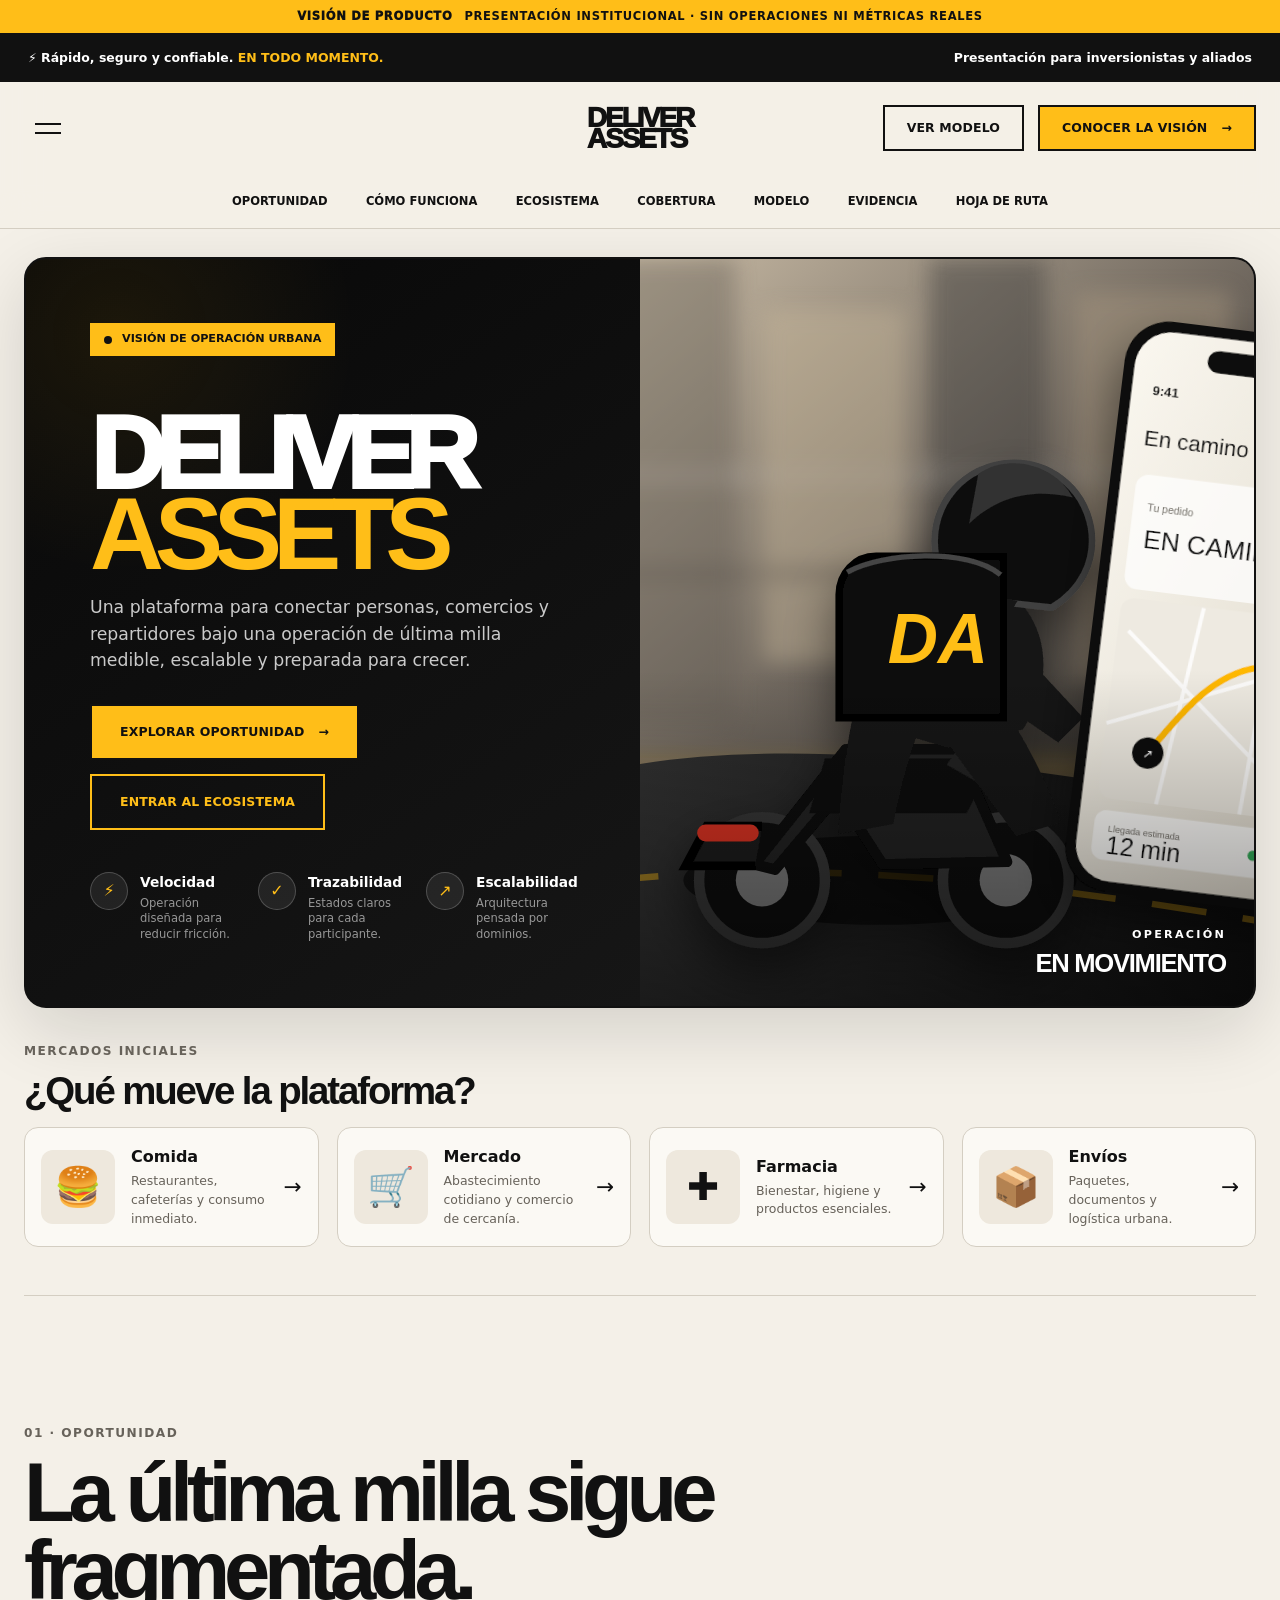
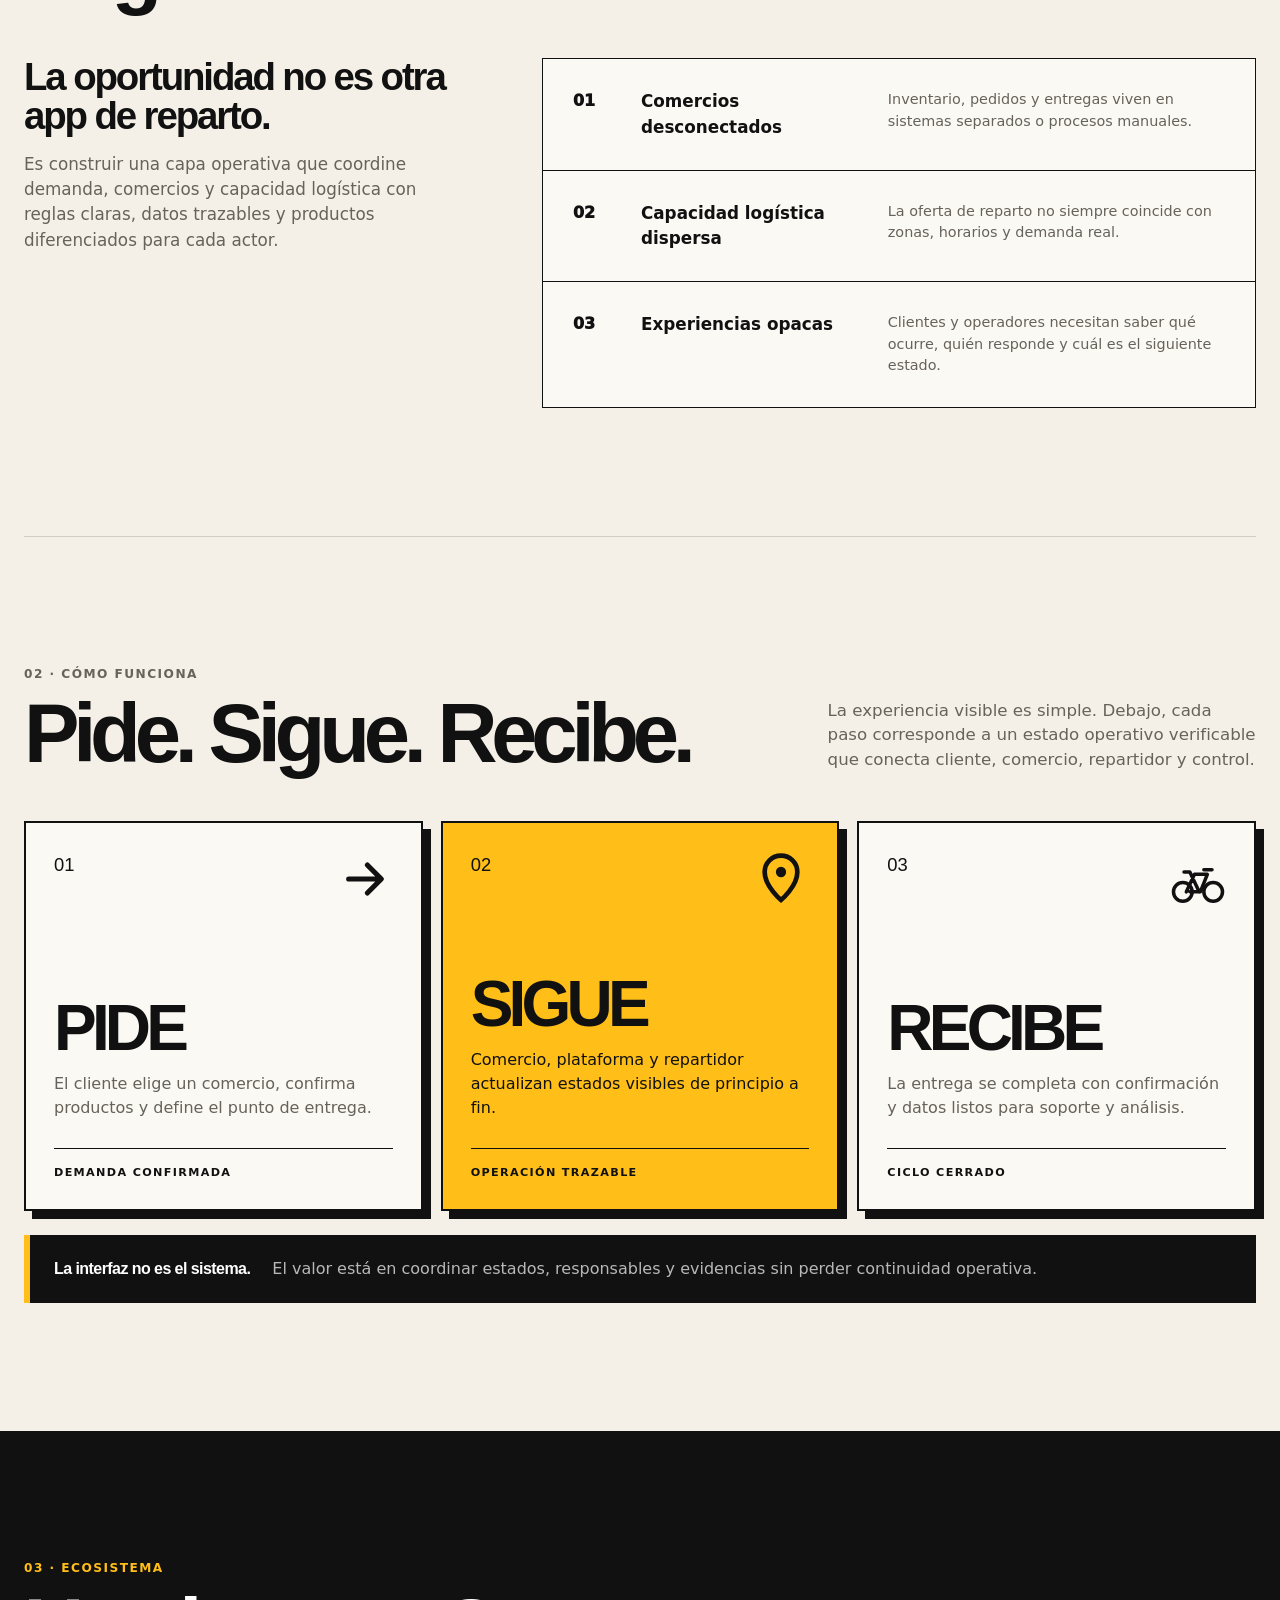
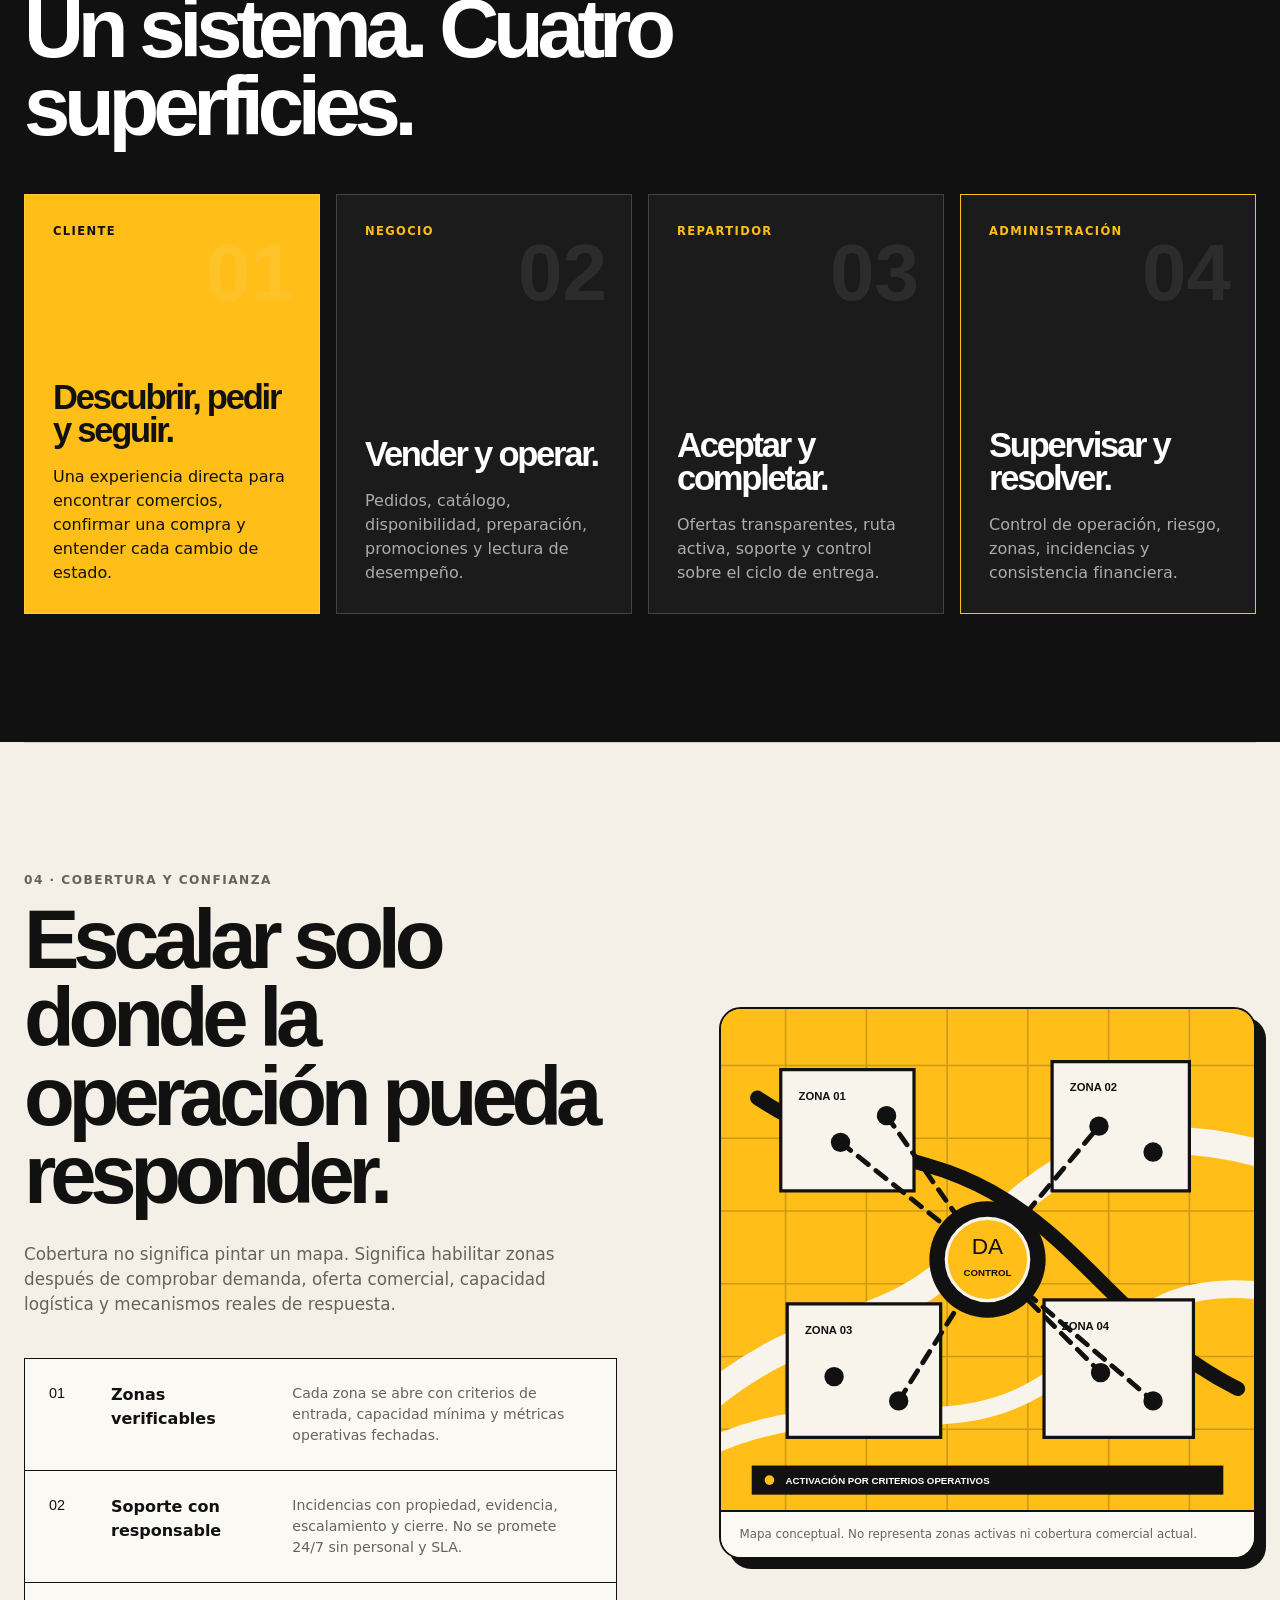
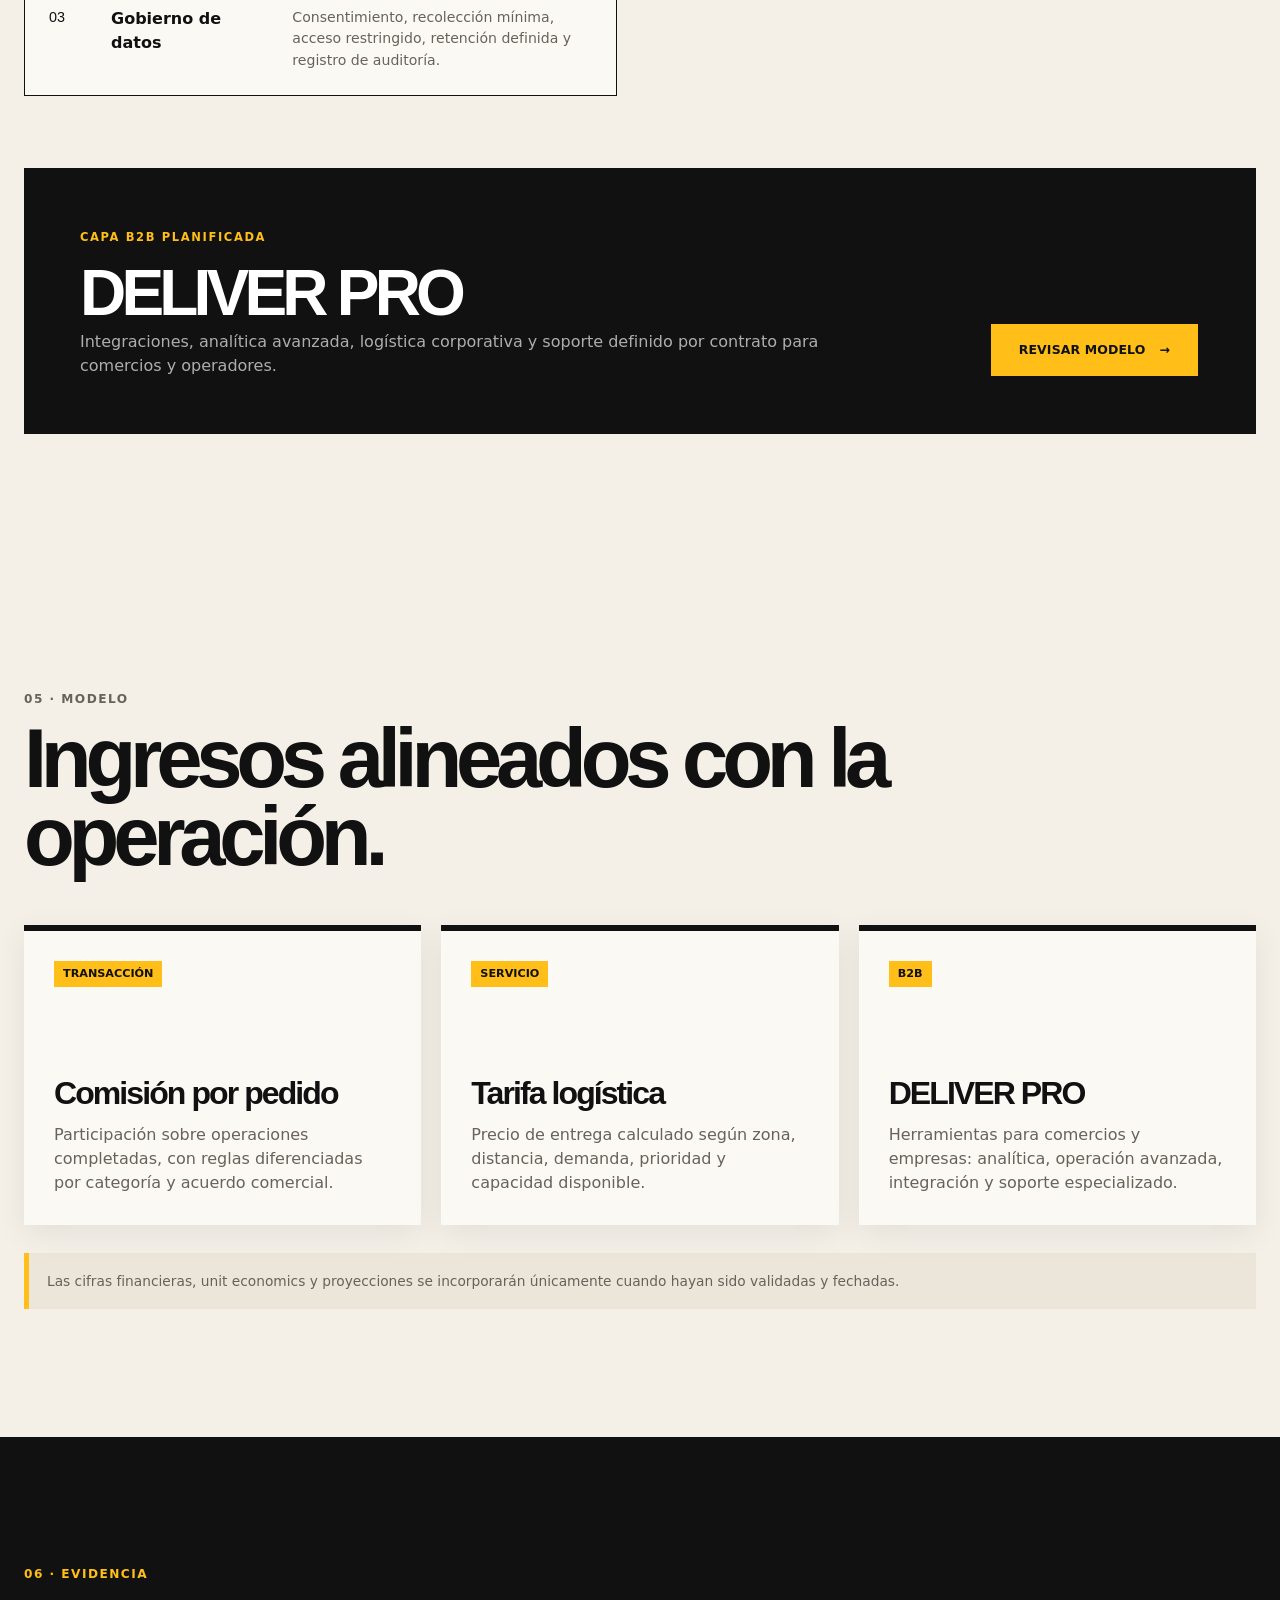
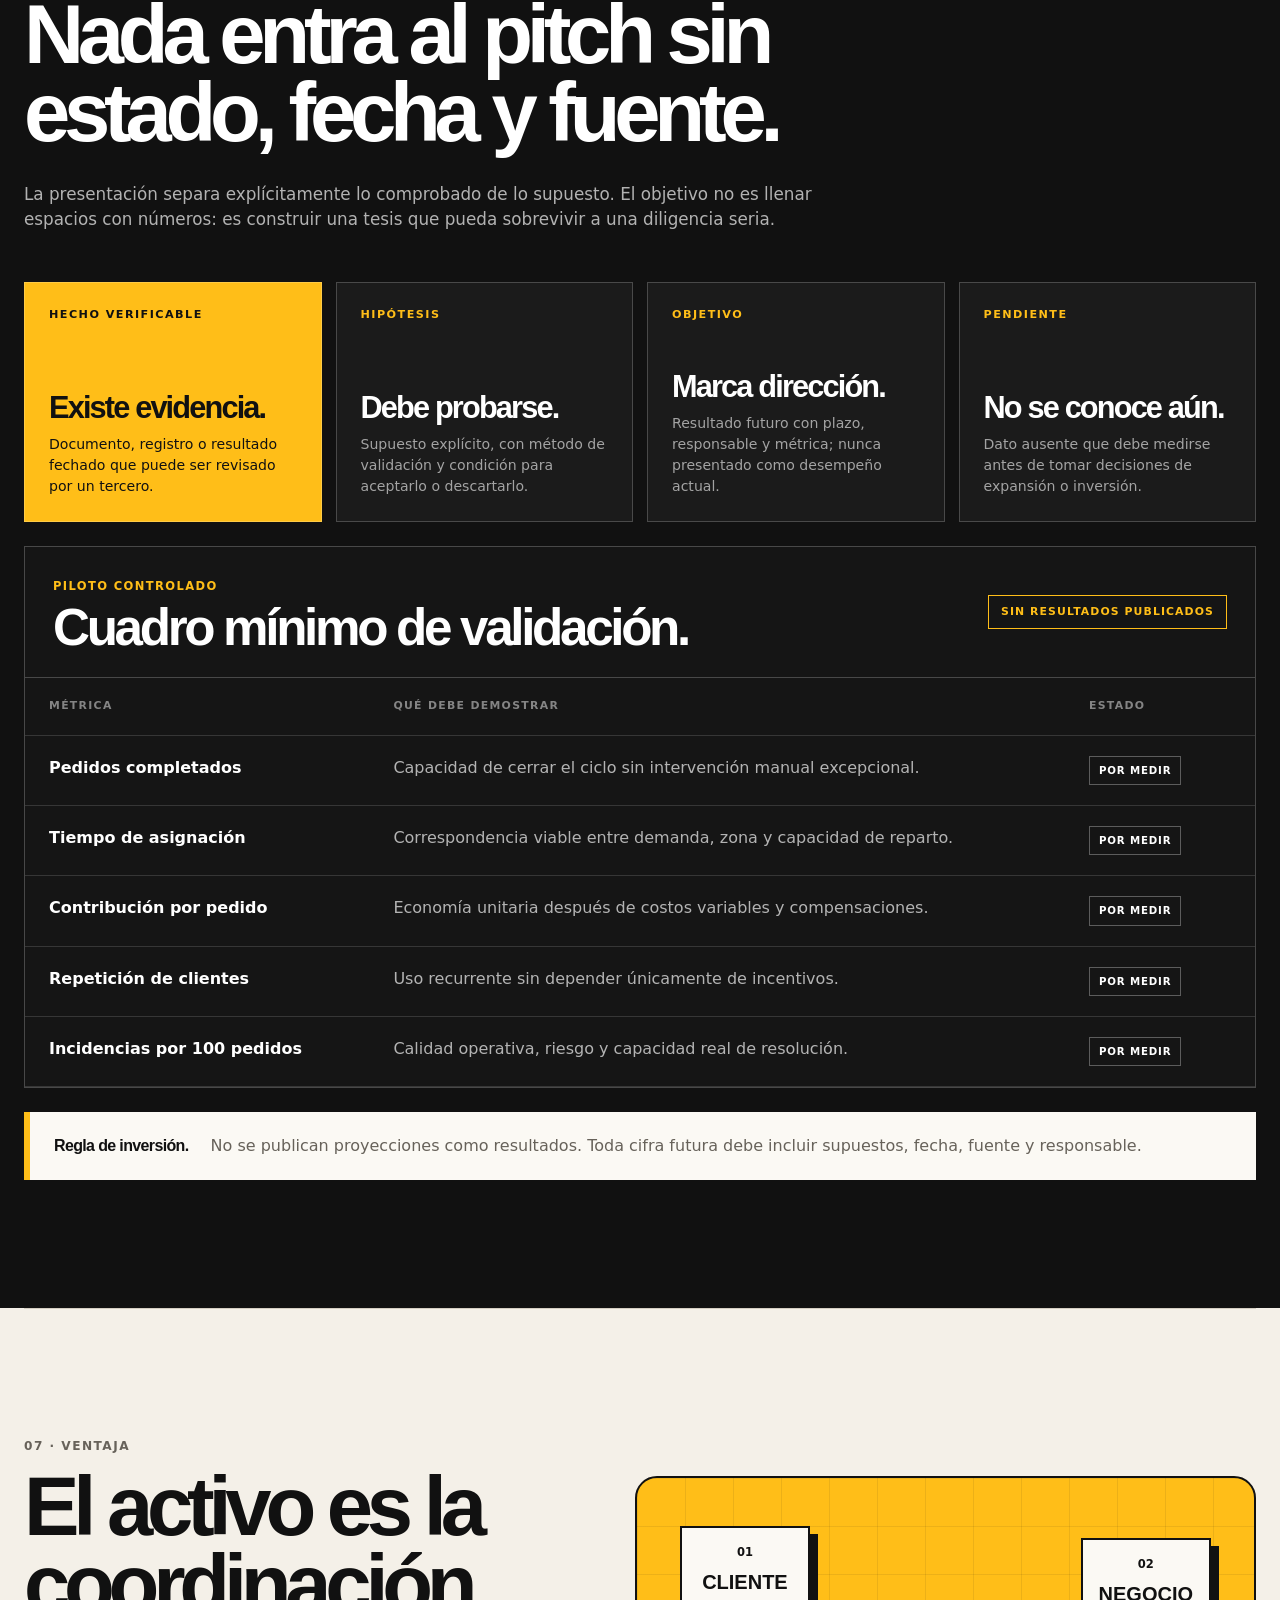
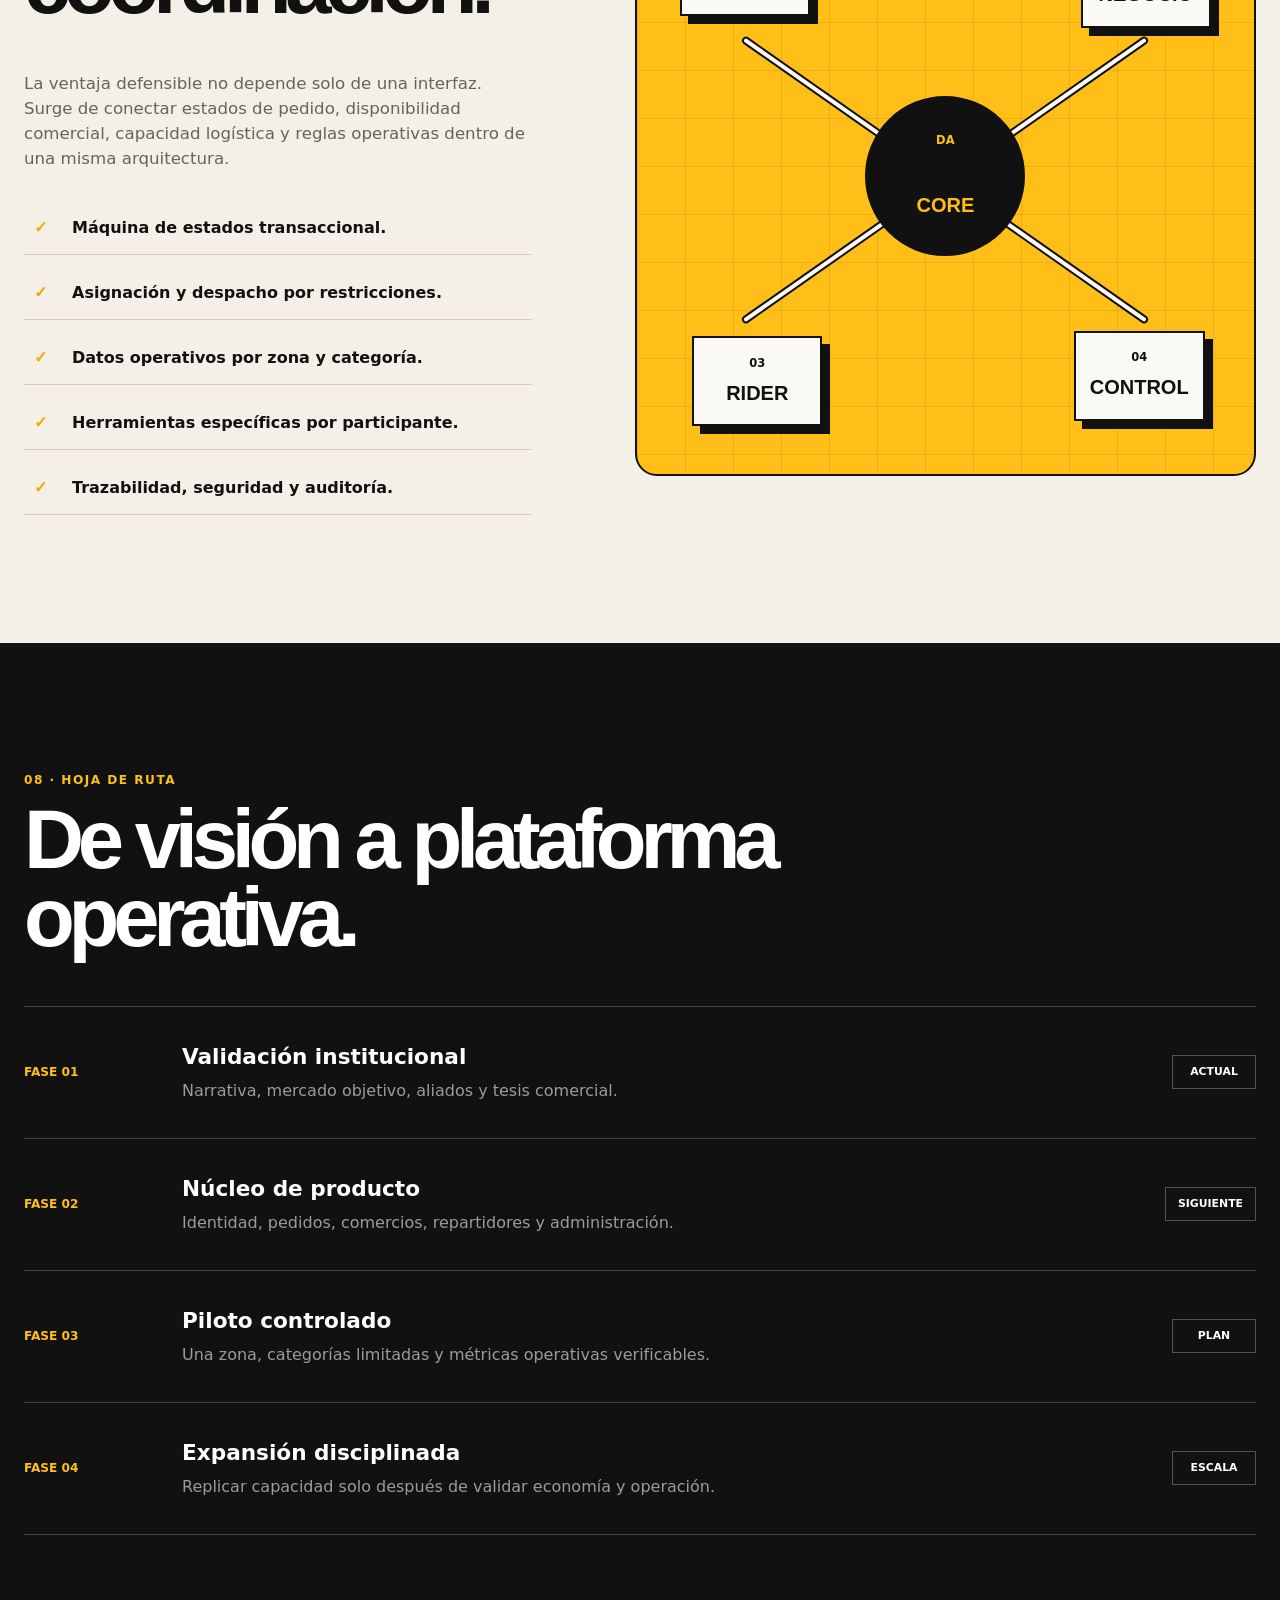
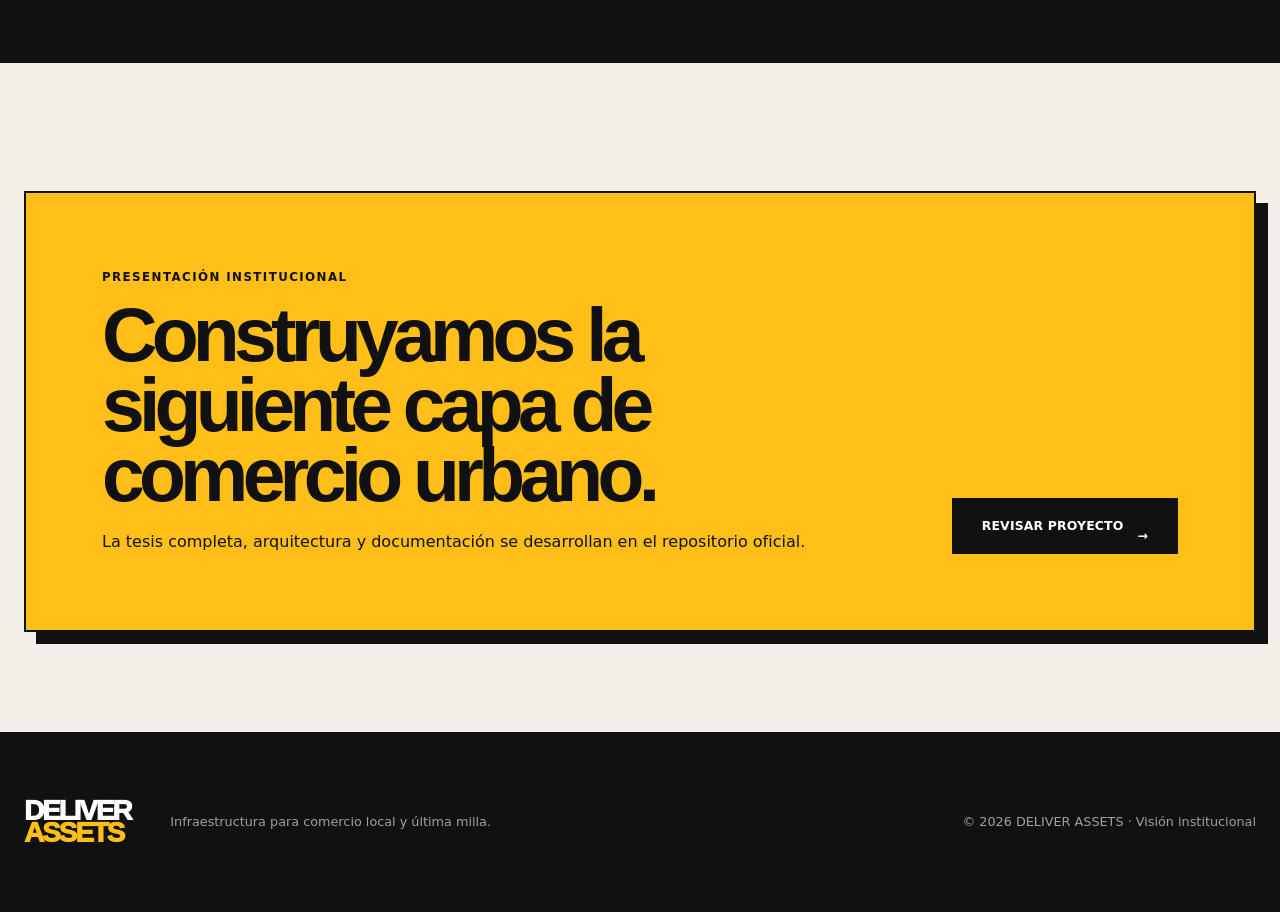
==== index.html @ 35130254 "feat: add evidence and controlled pilot framework" ====
<!doctype html>
<html lang="es">
  <head>
    <meta charset="utf-8" />
    <meta name="viewport" content="width=device-width, initial-scale=1" />
    <meta name="description" content="DELIVER ASSETS conecta clientes, comercios y repartidores bajo una visión operativa de última milla para ciudades latinoamericanas." />
    <meta name="theme-color" content="#111111" />
    <meta property="og:title" content="DELIVER ASSETS — Infraestructura para la última milla" />
    <meta property="og:description" content="Visión institucional de una plataforma para comercio local, entregas urbanas y operación de última milla." />
    <meta property="og:type" content="website" />
    <title>DELIVER ASSETS — Visión institucional</title>
    <link rel="stylesheet" href="./styles.css" />
    <link rel="stylesheet" href="./process.css" />
    <link rel="stylesheet" href="./trust.css" />
    <link rel="stylesheet" href="./evidence.css" />
    <script src="./script.js" defer></script>
  </head>
  <body>
    <a class="skip-link" href="#contenido">Saltar al contenido</a>

    <div class="vision-banner" role="note">
      <span>VISIÓN DE PRODUCTO</span>
      <strong>Presentación institucional · Sin operaciones ni métricas reales</strong>
    </div>

    <header class="site-header" data-header>
      <div class="utility-bar">
        <p><span aria-hidden="true">⚡</span> Rápido, seguro y confiable. <strong>En todo momento.</strong></p>
        <p>Presentación para inversionistas y aliados</p>
      </div>

      <div class="primary-nav-shell">
        <button class="menu-toggle" type="button" aria-expanded="false" aria-controls="primary-navigation" data-menu-toggle>
          <span class="menu-icon" aria-hidden="true"><i></i><i></i></span>
          <span class="sr-only">Abrir navegación</span>
        </button>

        <a class="brand" href="#inicio" aria-label="DELIVER ASSETS, ir al inicio">
          <span>DELIVER</span>
          <span>ASSETS</span>
        </a>

        <div class="header-actions">
          <a class="button button-ghost" href="#modelo">Ver modelo</a>
          <a class="button button-accent" href="#contacto">Conocer la visión <span aria-hidden="true">→</span></a>
        </div>
      </div>

      <nav class="primary-navigation" id="primary-navigation" aria-label="Navegación principal" data-navigation>
        <a href="#oportunidad">Oportunidad</a>
        <a href="#como-funciona">Cómo funciona</a>
        <a href="#ecosistema">Ecosistema</a>
        <a href="#cobertura">Cobertura</a>
        <a href="#modelo">Modelo</a>
        <a href="#evidencia">Evidencia</a>
        <a href="#hoja-ruta">Hoja de ruta</a>
      </nav>
    </header>

    <main id="contenido">
      <section class="hero" id="inicio" aria-labelledby="hero-title">
        <div class="hero-copy">
          <div class="live-chip"><span aria-hidden="true"></span> Visión de operación urbana</div>
          <h1 id="hero-title"><span>DELIVER</span><strong>ASSETS</strong></h1>
          <p class="hero-lead">Una plataforma para conectar personas, comercios y repartidores bajo una operación de última milla medible, escalable y preparada para crecer.</p>
          <div class="hero-actions">
            <a class="button button-accent button-large" href="#oportunidad">Explorar oportunidad <span aria-hidden="true">→</span></a>
            <a class="button button-dark-outline button-large" href="#ecosistema">Entrar al ecosistema</a>
          </div>
          <ul class="hero-trust" aria-label="Principios de producto">
            <li><i aria-hidden="true">⚡</i><span><strong>Velocidad</strong><small>Operación diseñada para reducir fricción.</small></span></li>
            <li><i aria-hidden="true">✓</i><span><strong>Trazabilidad</strong><small>Estados claros para cada participante.</small></span></li>
            <li><i aria-hidden="true">↗</i><span><strong>Escalabilidad</strong><small>Arquitectura pensada por dominios.</small></span></li>
          </ul>
        </div>

        <div class="hero-visual" aria-label="Concepto visual de repartidor y seguimiento móvil">
          <img src="./assets/hero-vision.svg" alt="Repartidor urbano junto a una interfaz móvil de seguimiento de entrega" width="663" height="570" />
          <div class="hero-visual-label"><span>OPERACIÓN</span><strong>EN MOVIMIENTO</strong></div>
        </div>
      </section>

      <section class="category-strip" aria-labelledby="category-title">
        <div class="section-heading compact-heading">
          <p>Mercados iniciales</p>
          <h2 id="category-title">¿Qué mueve la plataforma?</h2>
        </div>
        <div class="category-grid">
          <article><i aria-hidden="true">🍔</i><div><h3>Comida</h3><p>Restaurantes, cafeterías y consumo inmediato.</p></div><span aria-hidden="true">→</span></article>
          <article><i aria-hidden="true">🛒</i><div><h3>Mercado</h3><p>Abastecimiento cotidiano y comercio de cercanía.</p></div><span aria-hidden="true">→</span></article>
          <article><i aria-hidden="true">✚</i><div><h3>Farmacia</h3><p>Bienestar, higiene y productos esenciales.</p></div><span aria-hidden="true">→</span></article>
          <article><i aria-hidden="true">📦</i><div><h3>Envíos</h3><p>Paquetes, documentos y logística urbana.</p></div><span aria-hidden="true">→</span></article>
        </div>
      </section>

      <section class="opportunity section" id="oportunidad" aria-labelledby="opportunity-title">
        <div class="section-heading">
          <p>01 · Oportunidad</p>
          <h2 id="opportunity-title">La última milla sigue fragmentada.</h2>
        </div>
        <div class="opportunity-layout">
          <div class="opportunity-statement">
            <strong>La oportunidad no es otra app de reparto.</strong>
            <p>Es construir una capa operativa que coordine demanda, comercios y capacidad logística con reglas claras, datos trazables y productos diferenciados para cada actor.</p>
          </div>
          <div class="problem-grid">
            <article><span>01</span><h3>Comercios desconectados</h3><p>Inventario, pedidos y entregas viven en sistemas separados o procesos manuales.</p></article>
            <article><span>02</span><h3>Capacidad logística dispersa</h3><p>La oferta de reparto no siempre coincide con zonas, horarios y demanda real.</p></article>
            <article><span>03</span><h3>Experiencias opacas</h3><p>Clientes y operadores necesitan saber qué ocurre, quién responde y cuál es el siguiente estado.</p></article>
          </div>
        </div>
      </section>

      <section class="process section" id="como-funciona" aria-labelledby="process-title">
        <div class="process-intro">
          <div class="section-heading">
            <p>02 · Cómo funciona</p>
            <h2 id="process-title">Pide. Sigue. Recibe.</h2>
          </div>
          <p>La experiencia visible es simple. Debajo, cada paso corresponde a un estado operativo verificable que conecta cliente, comercio, repartidor y control.</p>
        </div>

        <ol class="process-grid">
          <li class="process-card">
            <div class="process-card-top">
              <span>01</span>
              <img src="./assets/icon-order.svg" alt="" width="56" height="56" aria-hidden="true" />
            </div>
            <h3>PIDE</h3>
            <p>El cliente elige un comercio, confirma productos y define el punto de entrega.</p>
            <small>Demanda confirmada</small>
          </li>
          <li class="process-card process-card-accent">
            <div class="process-card-top">
              <span>02</span>
              <img src="./assets/icon-track.svg" alt="" width="56" height="56" aria-hidden="true" />
            </div>
            <h3>SIGUE</h3>
            <p>Comercio, plataforma y repartidor actualizan estados visibles de principio a fin.</p>
            <small>Operación trazable</small>
          </li>
          <li class="process-card">
            <div class="process-card-top">
              <span>03</span>
              <img src="./assets/icon-receive.svg" alt="" width="56" height="56" aria-hidden="true" />
            </div>
            <h3>RECIBE</h3>
            <p>La entrega se completa con confirmación y datos listos para soporte y análisis.</p>
            <small>Ciclo cerrado</small>
          </li>
        </ol>

        <div class="process-system-note" role="note">
          <strong>La interfaz no es el sistema.</strong>
          <span>El valor está en coordinar estados, responsables y evidencias sin perder continuidad operativa.</span>
        </div>
      </section>

      <section class="ecosystem section dark-section" id="ecosistema" aria-labelledby="ecosystem-title">
        <div class="section-heading light-heading">
          <p>03 · Ecosistema</p>
          <h2 id="ecosystem-title">Un sistema. Cuatro superficies.</h2>
        </div>
        <div class="ecosystem-grid">
          <article class="ecosystem-card accent-yellow"><span>CLIENTE</span><h3>Descubrir, pedir y seguir.</h3><p>Una experiencia directa para encontrar comercios, confirmar una compra y entender cada cambio de estado.</p><b>01</b></article>
          <article class="ecosystem-card"><span>NEGOCIO</span><h3>Vender y operar.</h3><p>Pedidos, catálogo, disponibilidad, preparación, promociones y lectura de desempeño.</p><b>02</b></article>
          <article class="ecosystem-card"><span>REPARTIDOR</span><h3>Aceptar y completar.</h3><p>Ofertas transparentes, ruta activa, soporte y control sobre el ciclo de entrega.</p><b>03</b></article>
          <article class="ecosystem-card accent-outline"><span>ADMINISTRACIÓN</span><h3>Supervisar y resolver.</h3><p>Control de operación, riesgo, zonas, incidencias y consistencia financiera.</p><b>04</b></article>
        </div>
      </section>

      <section class="trust section" id="cobertura" aria-labelledby="trust-title">
        <div class="trust-layout">
          <div class="trust-copy">
            <div class="section-heading">
              <p>04 · Cobertura y confianza</p>
              <h2 id="trust-title">Escalar solo donde la operación pueda responder.</h2>
            </div>
            <p class="trust-lead">Cobertura no significa pintar un mapa. Significa habilitar zonas después de comprobar demanda, oferta comercial, capacidad logística y mecanismos reales de respuesta.</p>

            <div class="trust-principles">
              <article>
                <span>01</span>
                <h3>Zonas verificables</h3>
                <p>Cada zona se abre con criterios de entrada, capacidad mínima y métricas operativas fechadas.</p>
              </article>
              <article>
                <span>02</span>
                <h3>Soporte con responsable</h3>
                <p>Incidencias con propiedad, evidencia, escalamiento y cierre. No se promete 24/7 sin personal y SLA.</p>
              </article>
              <article>
                <span>03</span>
                <h3>Gobierno de datos</h3>
                <p>Consentimiento, recolección mínima, acceso restringido, retención definida y registro de auditoría.</p>
              </article>
            </div>
          </div>

          <figure class="coverage-figure">
            <img src="./assets/coverage-map.svg" alt="Mapa conceptual de una operación urbana organizada por zonas, nodos comerciales y rutas" width="660" height="620" />
            <figcaption>Mapa conceptual. No representa zonas activas ni cobertura comercial actual.</figcaption>
          </figure>
        </div>

        <div class="deliver-pro-band">
          <div>
            <span>CAPA B2B PLANIFICADA</span>
            <h3>DELIVER PRO</h3>
            <p>Integraciones, analítica avanzada, logística corporativa y soporte definido por contrato para comercios y operadores.</p>
          </div>
          <a class="button button-accent button-large" href="#modelo">Revisar modelo <span aria-hidden="true">→</span></a>
        </div>
      </section>

      <section class="model section" id="modelo" aria-labelledby="model-title">
        <div class="section-heading">
          <p>05 · Modelo</p>
          <h2 id="model-title">Ingresos alineados con la operación.</h2>
        </div>
        <div class="model-grid">
          <article><span>Transacción</span><h3>Comisión por pedido</h3><p>Participación sobre operaciones completadas, con reglas diferenciadas por categoría y acuerdo comercial.</p></article>
          <article><span>Servicio</span><h3>Tarifa logística</h3><p>Precio de entrega calculado según zona, distancia, demanda, prioridad y capacidad disponible.</p></article>
          <article><span>B2B</span><h3>DELIVER PRO</h3><p>Herramientas para comercios y empresas: analítica, operación avanzada, integración y soporte especializado.</p></article>
        </div>
        <p class="model-note">Las cifras financieras, unit economics y proyecciones se incorporarán únicamente cuando hayan sido validadas y fechadas.</p>
      </section>

      <section class="evidence section" id="evidencia" aria-labelledby="evidence-title">
        <div class="section-heading light-heading">
          <p>06 · Evidencia</p>
          <h2 id="evidence-title">Nada entra al pitch sin estado, fecha y fuente.</h2>
        </div>
        <p class="evidence-intro">La presentación separa explícitamente lo comprobado de lo supuesto. El objetivo no es llenar espacios con números: es construir una tesis que pueda sobrevivir a una diligencia seria.</p>

        <div class="evidence-legend" aria-label="Estados de evidencia">
          <article class="evidence-status evidence-status-fact">
            <span>HECHO VERIFICABLE</span>
            <h3>Existe evidencia.</h3>
            <p>Documento, registro o resultado fechado que puede ser revisado por un tercero.</p>
          </article>
          <article class="evidence-status">
            <span>HIPÓTESIS</span>
            <h3>Debe probarse.</h3>
            <p>Supuesto explícito, con método de validación y condición para aceptarlo o descartarlo.</p>
          </article>
          <article class="evidence-status">
            <span>OBJETIVO</span>
            <h3>Marca dirección.</h3>
            <p>Resultado futuro con plazo, responsable y métrica; nunca presentado como desempeño actual.</p>
          </article>
          <article class="evidence-status">
            <span>PENDIENTE</span>
            <h3>No se conoce aún.</h3>
            <p>Dato ausente que debe medirse antes de tomar decisiones de expansión o inversión.</p>
          </article>
        </div>

        <div class="pilot-panel">
          <div class="pilot-panel-header">
            <div>
              <span>PILOTO CONTROLADO</span>
              <h3>Cuadro mínimo de validación.</h3>
            </div>
            <strong>SIN RESULTADOS PUBLICADOS</strong>
          </div>

          <table class="evidence-table">
            <thead>
              <tr><th>Métrica</th><th>Qué debe demostrar</th><th>Estado</th></tr>
            </thead>
            <tbody>
              <tr>
                <td data-label="Métrica">Pedidos completados</td>
                <td data-label="Qué debe demostrar">Capacidad de cerrar el ciclo sin intervención manual excepcional.</td>
                <td data-label="Estado"><span class="measurement-status">POR MEDIR</span></td>
              </tr>
              <tr>
                <td data-label="Métrica">Tiempo de asignación</td>
                <td data-label="Qué debe demostrar">Correspondencia viable entre demanda, zona y capacidad de reparto.</td>
                <td data-label="Estado"><span class="measurement-status">POR MEDIR</span></td>
              </tr>
              <tr>
                <td data-label="Métrica">Contribución por pedido</td>
                <td data-label="Qué debe demostrar">Economía unitaria después de costos variables y compensaciones.</td>
                <td data-label="Estado"><span class="measurement-status">POR MEDIR</span></td>
              </tr>
              <tr>
                <td data-label="Métrica">Repetición de clientes</td>
                <td data-label="Qué debe demostrar">Uso recurrente sin depender únicamente de incentivos.</td>
                <td data-label="Estado"><span class="measurement-status">POR MEDIR</span></td>
              </tr>
              <tr>
                <td data-label="Métrica">Incidencias por 100 pedidos</td>
                <td data-label="Qué debe demostrar">Calidad operativa, riesgo y capacidad real de resolución.</td>
                <td data-label="Estado"><span class="measurement-status">POR MEDIR</span></td>
              </tr>
            </tbody>
          </table>
        </div>

        <div class="evidence-rule" role="note">
          <strong>Regla de inversión.</strong>
          <span>No se publican proyecciones como resultados. Toda cifra futura debe incluir supuestos, fecha, fuente y responsable.</span>
        </div>
      </section>

      <section class="advantage section split-section" id="ventaja" aria-labelledby="advantage-title">
        <div class="advantage-copy">
          <div class="section-heading">
            <p>07 · Ventaja</p>
            <h2 id="advantage-title">El activo es la coordinación.</h2>
          </div>
          <p>La ventaja defensible no depende solo de una interfaz. Surge de conectar estados de pedido, disponibilidad comercial, capacidad logística y reglas operativas dentro de una misma arquitectura.</p>
          <ul class="check-list">
            <li>Máquina de estados transaccional.</li>
            <li>Asignación y despacho por restricciones.</li>
            <li>Datos operativos por zona y categoría.</li>
            <li>Herramientas específicas por participante.</li>
            <li>Trazabilidad, seguridad y auditoría.</li>
          </ul>
        </div>
        <div class="system-map" aria-label="Diagrama conceptual del sistema">
          <div class="system-node node-core"><span>DA</span><strong>CORE</strong></div>
          <div class="system-node node-customer"><span>01</span><strong>CLIENTE</strong></div>
          <div class="system-node node-merchant"><span>02</span><strong>NEGOCIO</strong></div>
          <div class="system-node node-rider"><span>03</span><strong>RIDER</strong></div>
          <div class="system-node node-admin"><span>04</span><strong>CONTROL</strong></div>
          <i class="system-line line-a" aria-hidden="true"></i>
          <i class="system-line line-b" aria-hidden="true"></i>
          <i class="system-line line-c" aria-hidden="true"></i>
          <i class="system-line line-d" aria-hidden="true"></i>
        </div>
      </section>

      <section class="roadmap section dark-section" id="hoja-ruta" aria-labelledby="roadmap-title">
        <div class="section-heading light-heading">
          <p>08 · Hoja de ruta</p>
          <h2 id="roadmap-title">De visión a plataforma operativa.</h2>
        </div>
        <ol class="roadmap-list">
          <li><span>FASE 01</span><div><h3>Validación institucional</h3><p>Narrativa, mercado objetivo, aliados y tesis comercial.</p></div><b>ACTUAL</b></li>
          <li><span>FASE 02</span><div><h3>Núcleo de producto</h3><p>Identidad, pedidos, comercios, repartidores y administración.</p></div><b>SIGUIENTE</b></li>
          <li><span>FASE 03</span><div><h3>Piloto controlado</h3><p>Una zona, categorías limitadas y métricas operativas verificables.</p></div><b>PLAN</b></li>
          <li><span>FASE 04</span><div><h3>Expansión disciplinada</h3><p>Replicar capacidad solo después de validar economía y operación.</p></div><b>ESCALA</b></li>
        </ol>
      </section>

      <section class="contact section" id="contacto" aria-labelledby="contact-title">
        <div class="contact-panel">
          <div>
            <p>Presentación institucional</p>
            <h2 id="contact-title">Construyamos la siguiente capa de comercio urbano.</h2>
            <span>La tesis completa, arquitectura y documentación se desarrollan en el repositorio oficial.</span>
          </div>
          <a class="button button-accent button-large" href="https://github.com/morimilpabfelon-cell/DELIVER-ASESSET-prime">Revisar proyecto <span aria-hidden="true">→</span></a>
        </div>
      </section>
    </main>

    <footer class="site-footer">
      <a class="brand footer-brand" href="#inicio"><span>DELIVER</span><span>ASSETS</span></a>
      <p>Infraestructura para comercio local y última milla.</p>
      <p>© <span data-year></span> DELIVER ASSETS · Visión institucional</p>
    </footer>
  </body>
</html>
---- styles.css ----
:root {
  --ink: #111111;
  --ink-soft: #1b1b1b;
  --paper: #f4f0e8;
  --paper-light: #fbf9f4;
  --accent: #ffbe18;
  --accent-strong: #f4a900;
  --line: #d4cec2;
  --muted: #67625a;
  --white: #ffffff;
  --max-width: 1360px;
  --radius: 22px;
  --shadow: 0 22px 70px rgba(17, 17, 17, 0.14);
  --font-display: "Arial Black", "Helvetica Neue", Arial, sans-serif;
  --font-body: Inter, ui-sans-serif, system-ui, -apple-system, BlinkMacSystemFont, "Segoe UI", sans-serif;
}

* { box-sizing: border-box; }
html { scroll-behavior: smooth; scroll-padding-top: 160px; }
body { margin: 0; background: var(--paper); color: var(--ink); font-family: var(--font-body); line-height: 1.5; text-rendering: optimizeLegibility; }
body.menu-open { overflow: hidden; }
img { display: block; max-width: 100%; }
a { color: inherit; text-decoration: none; }
button, a { -webkit-tap-highlight-color: transparent; }
button, input, select, textarea { font: inherit; }
button:focus-visible, a:focus-visible { outline: 3px solid var(--accent); outline-offset: 4px; }

.sr-only { position: absolute; width: 1px; height: 1px; padding: 0; margin: -1px; overflow: hidden; clip: rect(0, 0, 0, 0); white-space: nowrap; border: 0; }
.skip-link { position: fixed; z-index: 1000; top: 12px; left: 12px; padding: 12px 16px; background: var(--accent); color: var(--ink); font-weight: 900; transform: translateY(-160%); }
.skip-link:focus { transform: translateY(0); }

.vision-banner { display: flex; justify-content: center; gap: 12px; padding: 8px 20px; background: var(--accent); border-bottom: 1px solid var(--ink); font-size: .72rem; letter-spacing: .06em; text-transform: uppercase; }
.vision-banner span { font-weight: 950; }
.vision-banner strong { font-weight: 700; }
.site-header { position: sticky; z-index: 100; top: 0; background: rgba(244, 240, 232, .96); border-bottom: 1px solid var(--line); backdrop-filter: blur(18px); }
.utility-bar { min-height: 48px; display: flex; align-items: center; justify-content: space-between; gap: 24px; padding: 0 max(28px, calc((100vw - var(--max-width)) / 2)); background: var(--ink); color: var(--white); font-size: .78rem; font-weight: 750; }
.utility-bar p { margin: 0; }
.utility-bar strong { color: var(--accent); text-transform: uppercase; }
.primary-nav-shell { width: min(calc(100% - 48px), var(--max-width)); min-height: 92px; margin: 0 auto; display: grid; grid-template-columns: 1fr auto 1fr; align-items: center; gap: 24px; }
.brand { display: inline-flex; flex-direction: column; align-items: flex-start; width: max-content; font-family: var(--font-display); font-size: clamp(1.35rem, 2.2vw, 2.1rem); font-weight: 950; letter-spacing: -.08em; line-height: .77; }
.primary-nav-shell > .brand { justify-self: center; }
.menu-toggle { width: 48px; height: 48px; display: grid; place-items: center; border: 0; background: transparent; cursor: pointer; }
.menu-icon { display: grid; gap: 7px; width: 26px; }
.menu-icon i { display: block; height: 2px; background: var(--ink); transition: transform 180ms ease; }
.menu-toggle[aria-expanded="true"] .menu-icon i:first-child { transform: translateY(4.5px) rotate(45deg); }
.menu-toggle[aria-expanded="true"] .menu-icon i:last-child { transform: translateY(-4.5px) rotate(-45deg); }
.header-actions { justify-self: end; display: flex; gap: 14px; }
.button { min-height: 46px; display: inline-flex; align-items: center; justify-content: center; gap: 14px; padding: 0 22px; border: 2px solid var(--ink); font-size: .78rem; font-weight: 900; letter-spacing: .01em; text-transform: uppercase; transition: transform 160ms ease, background 160ms ease, color 160ms ease; }
.button:hover { transform: translateY(-2px); }
.button-accent { background: var(--accent); color: var(--ink); }
.button-accent:hover { background: var(--accent-strong); }
.button-ghost { background: transparent; }
.button-dark-outline { border-color: var(--accent); background: transparent; color: var(--accent); }
.button-large { min-height: 56px; padding-inline: 28px; }
.primary-navigation { width: min(calc(100% - 48px), 760px); min-height: 54px; margin: 0 auto; display: flex; align-items: center; justify-content: center; gap: clamp(22px, 4vw, 52px); font-size: .72rem; font-weight: 900; text-transform: uppercase; }
.primary-navigation a { position: relative; padding: 16px 0; }
.primary-navigation a::after { content: ""; position: absolute; right: 0; bottom: 9px; left: 0; height: 2px; background: var(--accent); transform: scaleX(0); transform-origin: left; transition: transform 160ms ease; }
.primary-navigation a:hover::after, .primary-navigation a:focus-visible::after { transform: scaleX(1); }

.hero { width: min(calc(100% - 48px), var(--max-width)); min-height: 610px; margin: 28px auto 0; display: grid; grid-template-columns: 1fr 1fr; overflow: hidden; border: 2px solid var(--ink); border-radius: var(--radius); background: var(--ink); box-shadow: var(--shadow); }
.hero-copy { padding: clamp(38px, 5vw, 72px); display: flex; flex-direction: column; color: var(--white); background: radial-gradient(circle at 15% 10%, rgba(255, 190, 24, .08), transparent 28%), linear-gradient(145deg, #080808, #161616); }
.live-chip { width: max-content; display: flex; align-items: center; gap: 10px; padding: 8px 14px; background: var(--accent); color: var(--ink); font-size: .7rem; font-weight: 900; text-transform: uppercase; }
.live-chip span { width: 8px; height: 8px; border-radius: 50%; background: var(--ink); }
.hero h1 { margin: clamp(34px, 5vw, 58px) 0 20px; display: flex; flex-direction: column; font-family: var(--font-display); font-size: clamp(4rem, 8vw, 8.2rem); font-weight: 950; letter-spacing: -.09em; line-height: .78; }
.hero h1 span { color: var(--white); }
.hero h1 strong { color: var(--accent); }
.hero-lead { max-width: 620px; margin: 0; color: rgba(255, 255, 255, .78); font-size: clamp(1rem, 1.35vw, 1.22rem); line-height: 1.55; }
.hero-actions { display: flex; flex-wrap: wrap; gap: 14px; margin-top: 30px; }
.hero-trust { margin: auto 0 0; padding: 42px 0 0; display: grid; grid-template-columns: repeat(3, 1fr); gap: 18px; list-style: none; }
.hero-trust li { min-width: 0; display: flex; gap: 12px; align-items: flex-start; }
.hero-trust i { flex: 0 0 38px; width: 38px; height: 38px; display: grid; place-items: center; border: 1px solid rgba(255, 255, 255, .2); border-radius: 50%; background: rgba(255, 255, 255, .08); color: var(--accent); font-style: normal; }
.hero-trust span { display: grid; gap: 3px; }
.hero-trust strong { font-size: .86rem; }
.hero-trust small { color: rgba(255, 255, 255, .56); font-size: .72rem; line-height: 1.35; }
.hero-visual { position: relative; min-height: 610px; overflow: hidden; background: #2c2c2c; }
.hero-visual img { width: 100%; height: 100%; object-fit: cover; }
.hero-visual::after { content: ""; position: absolute; inset: 0; background: linear-gradient(180deg, transparent 55%, rgba(0, 0, 0, .46)); pointer-events: none; }
.hero-visual-label { position: absolute; z-index: 2; right: 28px; bottom: 24px; display: grid; justify-items: end; color: var(--white); }
.hero-visual-label span { font-size: .7rem; font-weight: 900; letter-spacing: .2em; }
.hero-visual-label strong { font-family: var(--font-display); font-size: clamp(1.3rem, 2vw, 2.2rem); letter-spacing: -.05em; }

.category-strip, .section { width: min(calc(100% - 48px), var(--max-width)); margin-inline: auto; }
.category-strip { padding: 34px 0 48px; }
.section { padding: clamp(80px, 10vw, 140px) 0; }
.section-heading { max-width: 980px; margin-bottom: 48px; }
.compact-heading { margin-bottom: 18px; }
.section-heading > p { margin: 0 0 12px; color: var(--muted); font-size: .76rem; font-weight: 900; letter-spacing: .12em; text-transform: uppercase; }
.section-heading h2 { margin: 0; font-family: var(--font-display); font-size: clamp(2.5rem, 6.5vw, 6.4rem); letter-spacing: -.075em; line-height: .94; }
.compact-heading h2 { font-size: clamp(1.8rem, 3vw, 2.7rem); letter-spacing: -.055em; }
.category-grid { display: grid; grid-template-columns: repeat(4, 1fr); gap: 18px; }
.category-grid article { min-height: 120px; padding: 16px; display: grid; grid-template-columns: 74px 1fr auto; align-items: center; gap: 16px; border: 1px solid var(--line); border-radius: 14px; background: var(--paper-light); }
.category-grid article > i { width: 74px; height: 74px; display: grid; place-items: center; border-radius: 12px; background: #eee8dd; font-size: 2.4rem; font-style: normal; }
.category-grid h3, .category-grid p { margin: 0; }
.category-grid h3 { font-size: 1rem; }
.category-grid p { margin-top: 3px; color: var(--muted); font-size: .78rem; }
.category-grid article > span { font-size: 1.35rem; }

.opportunity { border-top: 1px solid var(--line); }
.opportunity-layout { display: grid; grid-template-columns: .75fr 1.25fr; gap: clamp(36px, 7vw, 110px); }
.opportunity-statement strong { display: block; font-family: var(--font-display); font-size: clamp(1.8rem, 3vw, 3.4rem); letter-spacing: -.055em; line-height: 1; }
.opportunity-statement p { color: var(--muted); font-size: 1.05rem; }
.problem-grid { display: grid; gap: 1px; background: var(--ink); border: 1px solid var(--ink); }
.problem-grid article { padding: 30px; display: grid; grid-template-columns: 46px .8fr 1.2fr; gap: 22px; align-items: start; background: var(--paper-light); }
.problem-grid span { font-weight: 950; }
.problem-grid h3, .problem-grid p { margin: 0; }
.problem-grid h3 { font-size: 1.05rem; }
.problem-grid p { color: var(--muted); font-size: .9rem; }

.dark-section { position: relative; width: 100%; max-width: none; padding-inline: max(24px, calc((100vw - var(--max-width)) / 2)); background: var(--ink); color: var(--white); }
.light-heading > p { color: var(--accent); }
.ecosystem-grid { display: grid; grid-template-columns: repeat(4, 1fr); gap: 16px; }
.ecosystem-card { position: relative; min-height: 420px; padding: 28px; display: flex; flex-direction: column; border: 1px solid rgba(255, 255, 255, .18); background: var(--ink-soft); }
.ecosystem-card > span { color: var(--accent); font-size: .72rem; font-weight: 900; letter-spacing: .12em; }
.ecosystem-card h3 { margin: auto 0 18px; font-family: var(--font-display); font-size: clamp(1.7rem, 2.7vw, 3.2rem); letter-spacing: -.065em; line-height: .95; }
.ecosystem-card p { margin: 0; color: rgba(255, 255, 255, .64); }
.ecosystem-card b { position: absolute; right: 24px; top: 18px; color: rgba(255, 255, 255, .08); font-family: var(--font-display); font-size: 5rem; }
.accent-yellow { background: var(--accent); color: var(--ink); }
.accent-yellow > span, .accent-yellow p { color: var(--ink); }
.accent-outline { border-color: var(--accent); }

.model-grid { display: grid; grid-template-columns: repeat(3, 1fr); gap: 20px; }
.model-grid article { min-height: 300px; padding: 30px; display: flex; flex-direction: column; border-top: 6px solid var(--ink); background: var(--paper-light); box-shadow: 0 8px 30px rgba(17, 17, 17, .07); }
.model-grid span { width: max-content; padding: 5px 9px; background: var(--accent); font-size: .7rem; font-weight: 900; text-transform: uppercase; }
.model-grid h3 { margin: auto 0 14px; font-family: var(--font-display); font-size: clamp(1.7rem, 2.5vw, 2.8rem); letter-spacing: -.06em; line-height: .96; }
.model-grid p { margin: 0; color: var(--muted); }
.model-note { margin: 28px 0 0; padding: 18px; border-left: 5px solid var(--accent); background: #ebe5da; color: var(--muted); font-size: .86rem; }

.split-section { display: grid; grid-template-columns: .9fr 1.1fr; gap: clamp(50px, 8vw, 120px); align-items: center; border-top: 1px solid var(--line); }
.advantage-copy > p { max-width: 680px; color: var(--muted); font-size: 1.04rem; }
.check-list { margin: 30px 0 0; padding: 0; display: grid; gap: 12px; list-style: none; }
.check-list li { padding: 14px 16px 14px 48px; position: relative; border-bottom: 1px solid var(--line); font-weight: 800; }
.check-list li::before { content: "✓"; position: absolute; left: 10px; color: var(--accent-strong); font-weight: 950; }
.system-map { position: relative; min-height: 600px; overflow: hidden; border: 2px solid var(--ink); border-radius: var(--radius); background: linear-gradient(rgba(17, 17, 17, .08) 1px, transparent 1px), linear-gradient(90deg, rgba(17, 17, 17, .08) 1px, transparent 1px), var(--accent); background-size: 48px 48px; }
.system-node { position: absolute; z-index: 3; min-width: 130px; min-height: 90px; padding: 14px; display: grid; place-items: center; border: 2px solid var(--ink); background: var(--paper-light); box-shadow: 8px 8px 0 var(--ink); }
.system-node span { font-size: .72rem; font-weight: 900; }
.system-node strong { font-family: var(--font-display); font-size: 1.25rem; }
.node-core { left: 50%; top: 50%; width: 160px; height: 160px; transform: translate(-50%, -50%); border-radius: 50%; background: var(--ink); color: var(--accent); box-shadow: none; }
.node-customer { left: 7%; top: 8%; }
.node-merchant { right: 7%; top: 10%; }
.node-rider { left: 9%; bottom: 8%; }
.node-admin { right: 8%; bottom: 9%; }
.system-line { position: absolute; z-index: 1; left: 50%; top: 50%; width: 40%; height: 8px; border: 2px solid var(--ink); border-radius: 999px; background: var(--paper-light); transform-origin: left center; }
.line-a { transform: rotate(-145deg); }
.line-b { transform: rotate(-35deg); }
.line-c { transform: rotate(145deg); }
.line-d { transform: rotate(35deg); }

.roadmap-list { margin: 0; padding: 0; list-style: none; border-top: 1px solid rgba(255, 255, 255, .2); }
.roadmap-list li { min-height: 132px; padding: 24px 0; display: grid; grid-template-columns: 130px 1fr auto; gap: 28px; align-items: center; border-bottom: 1px solid rgba(255, 255, 255, .2); }
.roadmap-list > li > span { color: var(--accent); font-size: .76rem; font-weight: 900; }
.roadmap-list h3, .roadmap-list p { margin: 0; }
.roadmap-list h3 { font-size: 1.35rem; }
.roadmap-list p { margin-top: 5px; color: rgba(255, 255, 255, .58); }
.roadmap-list b { min-width: 84px; padding: 8px 12px; border: 1px solid rgba(255, 255, 255, .28); text-align: center; font-size: .68rem; }

.contact { padding-bottom: 100px; }
.contact-panel { padding: clamp(34px, 6vw, 76px); display: grid; grid-template-columns: 1fr auto; gap: 40px; align-items: end; border: 2px solid var(--ink); background: var(--accent); box-shadow: 12px 12px 0 var(--ink); }
.contact-panel p { margin: 0 0 14px; font-size: .74rem; font-weight: 900; letter-spacing: .12em; text-transform: uppercase; }
.contact-panel h2 { max-width: 900px; margin: 0; font-family: var(--font-display); font-size: clamp(2.6rem, 6vw, 6.2rem); letter-spacing: -.075em; line-height: .91; }
.contact-panel span { display: block; max-width: 760px; margin-top: 20px; }
.contact-panel .button { background: var(--ink); color: var(--white); }
.site-footer { min-height: 180px; padding: 44px max(24px, calc((100vw - var(--max-width)) / 2)); display: grid; grid-template-columns: auto 1fr auto; gap: 40px; align-items: center; background: var(--ink); color: var(--white); }
.footer-brand span:first-child { color: var(--white); }
.footer-brand span:last-child { color: var(--accent); }
.site-footer p { margin: 0; color: rgba(255, 255, 255, .6); font-size: .8rem; }
.site-footer p:last-child { text-align: right; }

@media (max-width: 1120px) {
  .header-actions .button-ghost { display: none; }
  .hero { grid-template-columns: 1.08fr .92fr; }
  .hero-trust { grid-template-columns: 1fr; }
  .category-grid, .ecosystem-grid { grid-template-columns: repeat(2, 1fr); }
  .model-grid { grid-template-columns: 1fr; }
  .model-grid article { min-height: 230px; }
}

@media (max-width: 820px) {
  html { scroll-padding-top: 110px; }
  .vision-banner { display: grid; gap: 2px; text-align: center; }
  .utility-bar { min-height: 38px; padding-inline: 16px; justify-content: center; }
  .utility-bar p:last-child { display: none; }
  .primary-nav-shell { width: calc(100% - 28px); min-height: 72px; grid-template-columns: auto 1fr auto; }
  .primary-nav-shell > .brand { justify-self: center; font-size: 1.25rem; }
  .header-actions .button { min-height: 42px; padding-inline: 14px; font-size: .66rem; }
  .primary-navigation { position: fixed; inset: auto 0 0; width: 100%; height: calc(100vh - 112px); padding: 34px; display: flex; flex-direction: column; align-items: stretch; justify-content: flex-start; gap: 0; background: var(--ink); color: var(--white); transform: translateX(-100%); transition: transform 200ms ease; }
  .primary-navigation.is-open { transform: translateX(0); }
  .primary-navigation a { padding: 22px 0; border-bottom: 1px solid rgba(255, 255, 255, .16); font-size: 1rem; }
  .hero { width: calc(100% - 28px); grid-template-columns: 1fr; }
  .hero-copy { min-height: 620px; }
  .hero-visual { min-height: 500px; }
  .category-strip, .section { width: calc(100% - 28px); }
  .dark-section { width: 100%; padding-inline: 14px; }
  .opportunity-layout, .split-section { grid-template-columns: 1fr; }
  .problem-grid article { grid-template-columns: 38px 1fr; }
  .problem-grid p { grid-column: 2; }
  .contact-panel { grid-template-columns: 1fr; align-items: start; }
  .contact-panel .button { justify-self: start; }
  .site-footer { grid-template-columns: 1fr; text-align: left; }
  .site-footer p:last-child { text-align: left; }
}

@media (max-width: 560px) {
  .header-actions .button { display: none; }
  .primary-nav-shell { grid-template-columns: auto 1fr auto; }
  .primary-nav-shell::after { content: ""; width: 48px; }
  .hero-copy { padding: 30px 22px; }
  .hero h1 { font-size: clamp(3.7rem, 20vw, 5.8rem); }
  .hero-actions { display: grid; }
  .hero-actions .button { width: 100%; }
  .hero-visual { min-height: 400px; }
  .category-grid, .ecosystem-grid { grid-template-columns: 1fr; }
  .category-grid article { grid-template-columns: 64px 1fr auto; }
  .category-grid article > i { width: 64px; height: 64px; }
  .ecosystem-card { min-height: 330px; }
  .roadmap-list li { grid-template-columns: 1fr; gap: 10px; }
  .roadmap-list b { justify-self: start; }
  .system-map { min-height: 500px; }
  .system-node { min-width: 106px; min-height: 76px; }
  .node-customer { left: 3%; top: 5%; }
  .node-merchant { right: 3%; top: 7%; }
  .node-rider { left: 4%; bottom: 5%; }
  .node-admin { right: 3%; bottom: 7%; }
}

@media (prefers-reduced-motion: reduce) {
  *, *::before, *::after { scroll-behavior: auto !important; transition-duration: .01ms !important; animation-duration: .01ms !important; animation-iteration-count: 1 !important; }
}
---- process.css ----
.primary-navigation {
  width: min(calc(100% - 48px), 920px);
  gap: clamp(18px, 3vw, 42px);
}

.process {
  border-top: 1px solid var(--line);
}

.process-intro {
  display: grid;
  grid-template-columns: 1.25fr .75fr;
  gap: clamp(36px, 7vw, 110px);
  align-items: end;
  margin-bottom: 48px;
}

.process-intro .section-heading {
  margin-bottom: 0;
}

.process-intro > p {
  margin: 0;
  color: var(--muted);
  font-size: 1.04rem;
}

.process-grid {
  margin: 0;
  padding: 0;
  display: grid;
  grid-template-columns: repeat(3, 1fr);
  gap: 18px;
  list-style: none;
}

.process-card {
  min-height: 390px;
  padding: 28px;
  display: flex;
  flex-direction: column;
  border: 2px solid var(--ink);
  background: var(--paper-light);
  box-shadow: 8px 8px 0 var(--ink);
}

.process-card-accent {
  background: var(--accent);
}

.process-card-top {
  display: flex;
  justify-content: space-between;
  align-items: flex-start;
}

.process-card-top > span {
  font-family: var(--font-display);
  font-size: 1.15rem;
}

.process-card-top img {
  width: 56px;
  height: 56px;
}

.process-card h3 {
  margin: auto 0 16px;
  font-family: var(--font-display);
  font-size: clamp(2.5rem, 5vw, 5.2rem);
  letter-spacing: -.075em;
  line-height: .85;
}

.process-card p {
  margin: 0;
  color: var(--muted);
}

.process-card-accent p {
  color: var(--ink);
}

.process-card small {
  margin-top: 28px;
  padding-top: 16px;
  border-top: 1px solid currentColor;
  font-size: .7rem;
  font-weight: 900;
  letter-spacing: .12em;
  text-transform: uppercase;
}

.process-system-note {
  margin-top: 24px;
  padding: 22px 24px;
  display: grid;
  grid-template-columns: auto 1fr;
  gap: 22px;
  align-items: center;
  border-left: 6px solid var(--accent);
  background: var(--ink);
  color: var(--white);
}

.process-system-note strong {
  font-family: var(--font-display);
  letter-spacing: -.035em;
}

.process-system-note span {
  color: rgba(255, 255, 255, .7);
}

@media (max-width: 960px) {
  .primary-navigation {
    gap: 22px;
    font-size: .66rem;
  }

  .process-intro {
    grid-template-columns: 1fr;
  }

  .process-grid {
    grid-template-columns: 1fr;
  }

  .process-card {
    min-height: 300px;
  }
}

@media (max-width: 820px) {
  .primary-navigation {
    width: 100%;
    font-size: 1rem;
  }

  .process-system-note {
    grid-template-columns: 1fr;
  }
}
---- trust.css ----
.trust {
  border-top: 1px solid var(--line);
}

.trust-layout {
  display: grid;
  grid-template-columns: 1.05fr .95fr;
  gap: clamp(48px, 8vw, 120px);
  align-items: center;
}

.trust-copy .section-heading {
  margin-bottom: 28px;
}

.trust-lead {
  max-width: 760px;
  margin: 0;
  color: var(--muted);
  font-size: 1.05rem;
}

.trust-principles {
  margin-top: 40px;
  display: grid;
  gap: 1px;
  border: 1px solid var(--ink);
  background: var(--ink);
}

.trust-principles article {
  padding: 24px;
  display: grid;
  grid-template-columns: 42px .7fr 1.3fr;
  gap: 20px;
  align-items: start;
  background: var(--paper-light);
}

.trust-principles span {
  font-family: var(--font-display);
  font-size: .9rem;
}

.trust-principles h3,
.trust-principles p {
  margin: 0;
}

.trust-principles h3 {
  font-size: 1rem;
}

.trust-principles p {
  color: var(--muted);
  font-size: .88rem;
}

.coverage-figure {
  margin: 0;
  overflow: hidden;
  border: 2px solid var(--ink);
  border-radius: var(--radius);
  background: var(--accent);
  box-shadow: 10px 10px 0 var(--ink);
}

.coverage-figure img {
  width: 100%;
  height: auto;
  aspect-ratio: auto;
  object-fit: contain;
  object-position: center;
}

.coverage-figure figcaption {
  padding: 14px 18px;
  border-top: 2px solid var(--ink);
  background: var(--paper-light);
  color: var(--muted);
  font-size: .74rem;
}

.deliver-pro-band {
  margin-top: 72px;
  padding: clamp(30px, 5vw, 56px);
  display: grid;
  grid-template-columns: 1fr auto;
  gap: 36px;
  align-items: end;
  background: var(--ink);
  color: var(--white);
}

.deliver-pro-band > div > span {
  color: var(--accent);
  font-size: .72rem;
  font-weight: 900;
  letter-spacing: .14em;
}

.deliver-pro-band h3 {
  margin: 18px 0 10px;
  font-family: var(--font-display);
  font-size: clamp(2.5rem, 5vw, 5.3rem);
  letter-spacing: -.075em;
  line-height: .85;
}

.deliver-pro-band p {
  max-width: 760px;
  margin: 0;
  color: rgba(255, 255, 255, .66);
}

@media (max-width: 980px) {
  .trust-layout {
    grid-template-columns: 1fr;
  }

  .coverage-figure {
    max-width: 760px;
  }
}

@media (max-width: 820px) {
  .trust-principles article {
    grid-template-columns: 36px 1fr;
  }

  .trust-principles p {
    grid-column: 2;
  }

  .deliver-pro-band {
    grid-template-columns: 1fr;
    align-items: start;
  }

  .deliver-pro-band .button {
    justify-self: start;
  }
}

@media (max-width: 560px) {
  .trust-principles article {
    padding: 22px 18px;
  }

  .coverage-figure {
    border-radius: 14px;
    box-shadow: 6px 6px 0 var(--ink);
  }

  .deliver-pro-band {
    margin-top: 48px;
  }

  .deliver-pro-band .button {
    width: 100%;
  }
}
---- evidence.css ----
.evidence {
  width: 100%;
  max-width: none;
  padding-inline: max(24px, calc((100vw - var(--max-width)) / 2));
  background: var(--ink);
  color: var(--white);
}

.evidence .section-heading > p {
  color: var(--accent);
}

.evidence-intro {
  max-width: 820px;
  margin: -18px 0 50px;
  color: rgba(255, 255, 255, .68);
  font-size: 1.05rem;
}

.evidence-legend {
  display: grid;
  grid-template-columns: repeat(4, 1fr);
  gap: 14px;
}

.evidence-status {
  min-height: 240px;
  padding: 24px;
  display: flex;
  flex-direction: column;
  border: 1px solid rgba(255, 255, 255, .2);
  background: var(--ink-soft);
}

.evidence-status > span {
  color: var(--accent);
  font-size: .7rem;
  font-weight: 900;
  letter-spacing: .13em;
}

.evidence-status h3 {
  margin: auto 0 12px;
  font-family: var(--font-display);
  font-size: clamp(1.6rem, 2.4vw, 2.8rem);
  letter-spacing: -.06em;
  line-height: .95;
}

.evidence-status p {
  margin: 0;
  color: rgba(255, 255, 255, .6);
  font-size: .88rem;
}

.evidence-status-fact {
  background: var(--accent);
  color: var(--ink);
}

.evidence-status-fact > span,
.evidence-status-fact p {
  color: var(--ink);
}

.pilot-panel {
  margin-top: 24px;
  border: 1px solid rgba(255, 255, 255, .22);
  background: #151515;
}

.pilot-panel-header {
  padding: 26px 28px;
  display: grid;
  grid-template-columns: 1fr auto;
  gap: 24px;
  align-items: center;
  border-bottom: 1px solid rgba(255, 255, 255, .22);
}

.pilot-panel-header span {
  color: var(--accent);
  font-size: .72rem;
  font-weight: 900;
  letter-spacing: .12em;
}

.pilot-panel-header h3 {
  margin: 8px 0 0;
  font-family: var(--font-display);
  font-size: clamp(2rem, 4vw, 4.2rem);
  letter-spacing: -.065em;
  line-height: .9;
}

.pilot-panel-header strong {
  padding: 8px 12px;
  border: 1px solid var(--accent);
  color: var(--accent);
  font-size: .68rem;
  letter-spacing: .1em;
}

.evidence-table {
  width: 100%;
  border-collapse: collapse;
}

.evidence-table th,
.evidence-table td {
  padding: 20px 24px;
  border-bottom: 1px solid rgba(255, 255, 255, .14);
  text-align: left;
  vertical-align: top;
}

.evidence-table th {
  color: rgba(255, 255, 255, .48);
  font-size: .68rem;
  letter-spacing: .12em;
  text-transform: uppercase;
}

.evidence-table td:first-child {
  width: 28%;
  font-weight: 850;
}

.evidence-table td:nth-child(2) {
  color: rgba(255, 255, 255, .68);
}

.evidence-table td:last-child {
  width: 190px;
}

.measurement-status {
  display: inline-flex;
  padding: 6px 9px;
  border: 1px solid rgba(255, 255, 255, .3);
  font-size: .64rem;
  font-weight: 900;
  letter-spacing: .08em;
  white-space: nowrap;
}

.evidence-rule {
  margin-top: 24px;
  padding: 22px 24px;
  display: grid;
  grid-template-columns: auto 1fr;
  gap: 22px;
  border-left: 6px solid var(--accent);
  background: var(--paper-light);
  color: var(--ink);
}

.evidence-rule strong {
  font-family: var(--font-display);
  letter-spacing: -.04em;
}

.evidence-rule span {
  color: var(--muted);
}

@media (max-width: 1080px) {
  .evidence-legend {
    grid-template-columns: repeat(2, 1fr);
  }
}

@media (max-width: 700px) {
  .evidence {
    padding-inline: 14px;
  }

  .evidence-legend {
    grid-template-columns: 1fr;
  }

  .evidence-status {
    min-height: 220px;
  }

  .pilot-panel-header {
    grid-template-columns: 1fr;
  }

  .pilot-panel-header strong {
    justify-self: start;
  }

  .evidence-table,
  .evidence-table tbody,
  .evidence-table tr,
  .evidence-table td {
    display: block;
    width: 100%;
  }

  .evidence-table thead {
    display: none;
  }

  .evidence-table tr {
    padding: 18px;
    border-bottom: 1px solid rgba(255, 255, 255, .18);
  }

  .evidence-table td,
  .evidence-table td:first-child,
  .evidence-table td:last-child {
    width: 100%;
    padding: 7px 0;
    border: 0;
  }

  .evidence-table td::before {
    content: attr(data-label);
    display: block;
    margin-bottom: 4px;
    color: rgba(255, 255, 255, .42);
    font-size: .62rem;
    font-weight: 900;
    letter-spacing: .1em;
    text-transform: uppercase;
  }

  .evidence-rule {
    grid-template-columns: 1fr;
  }
}
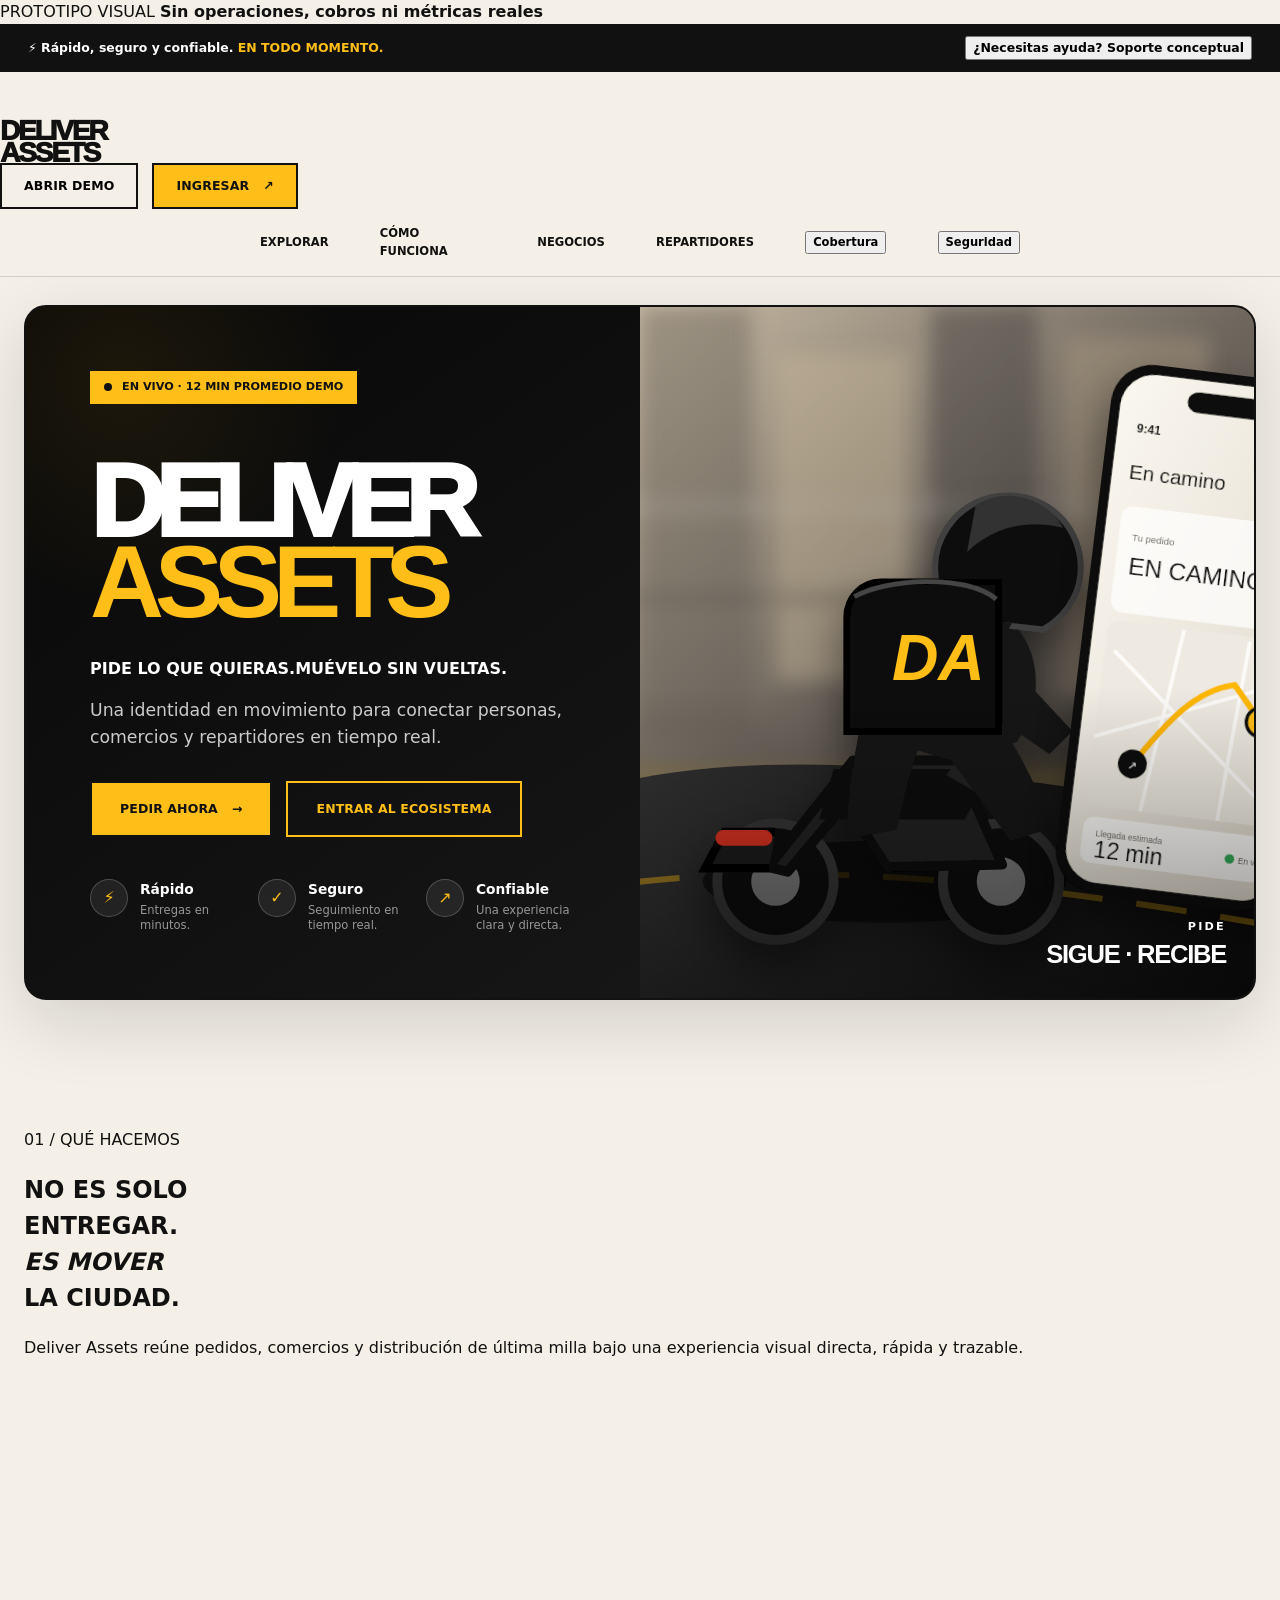
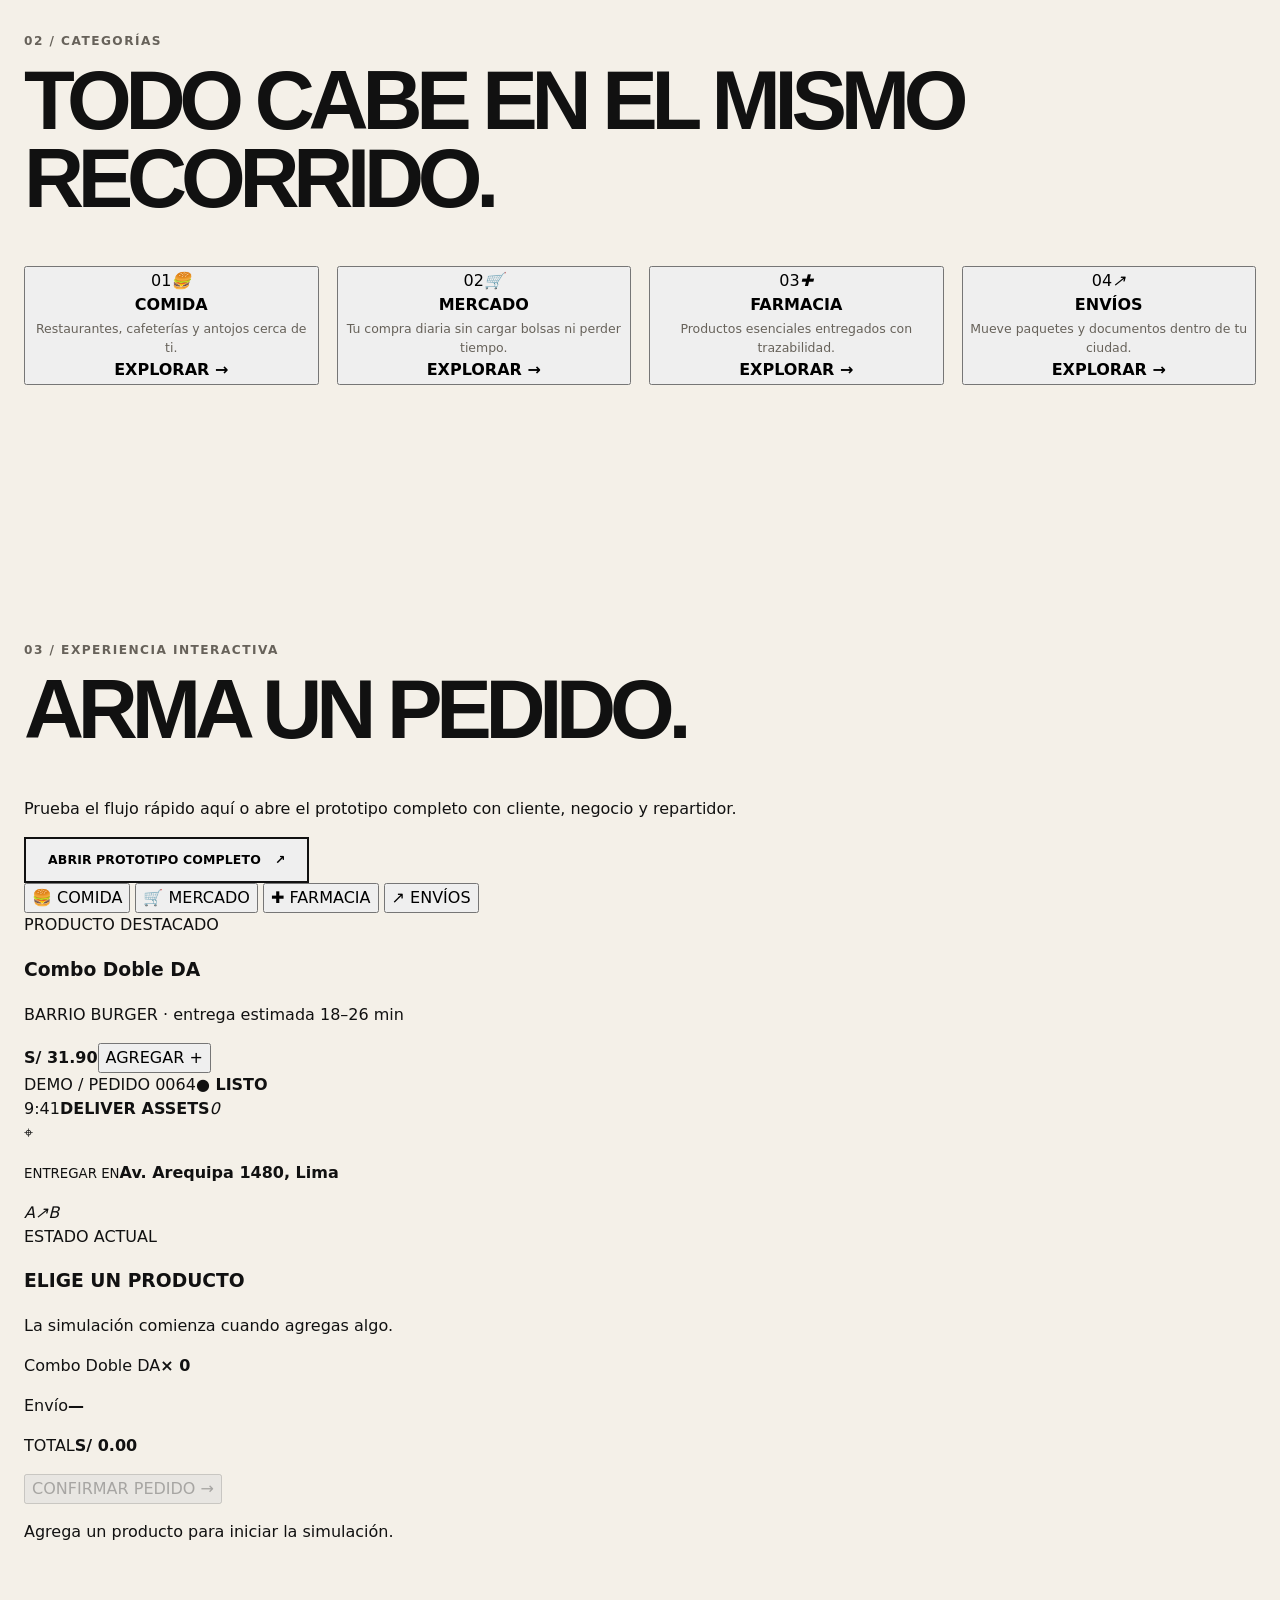
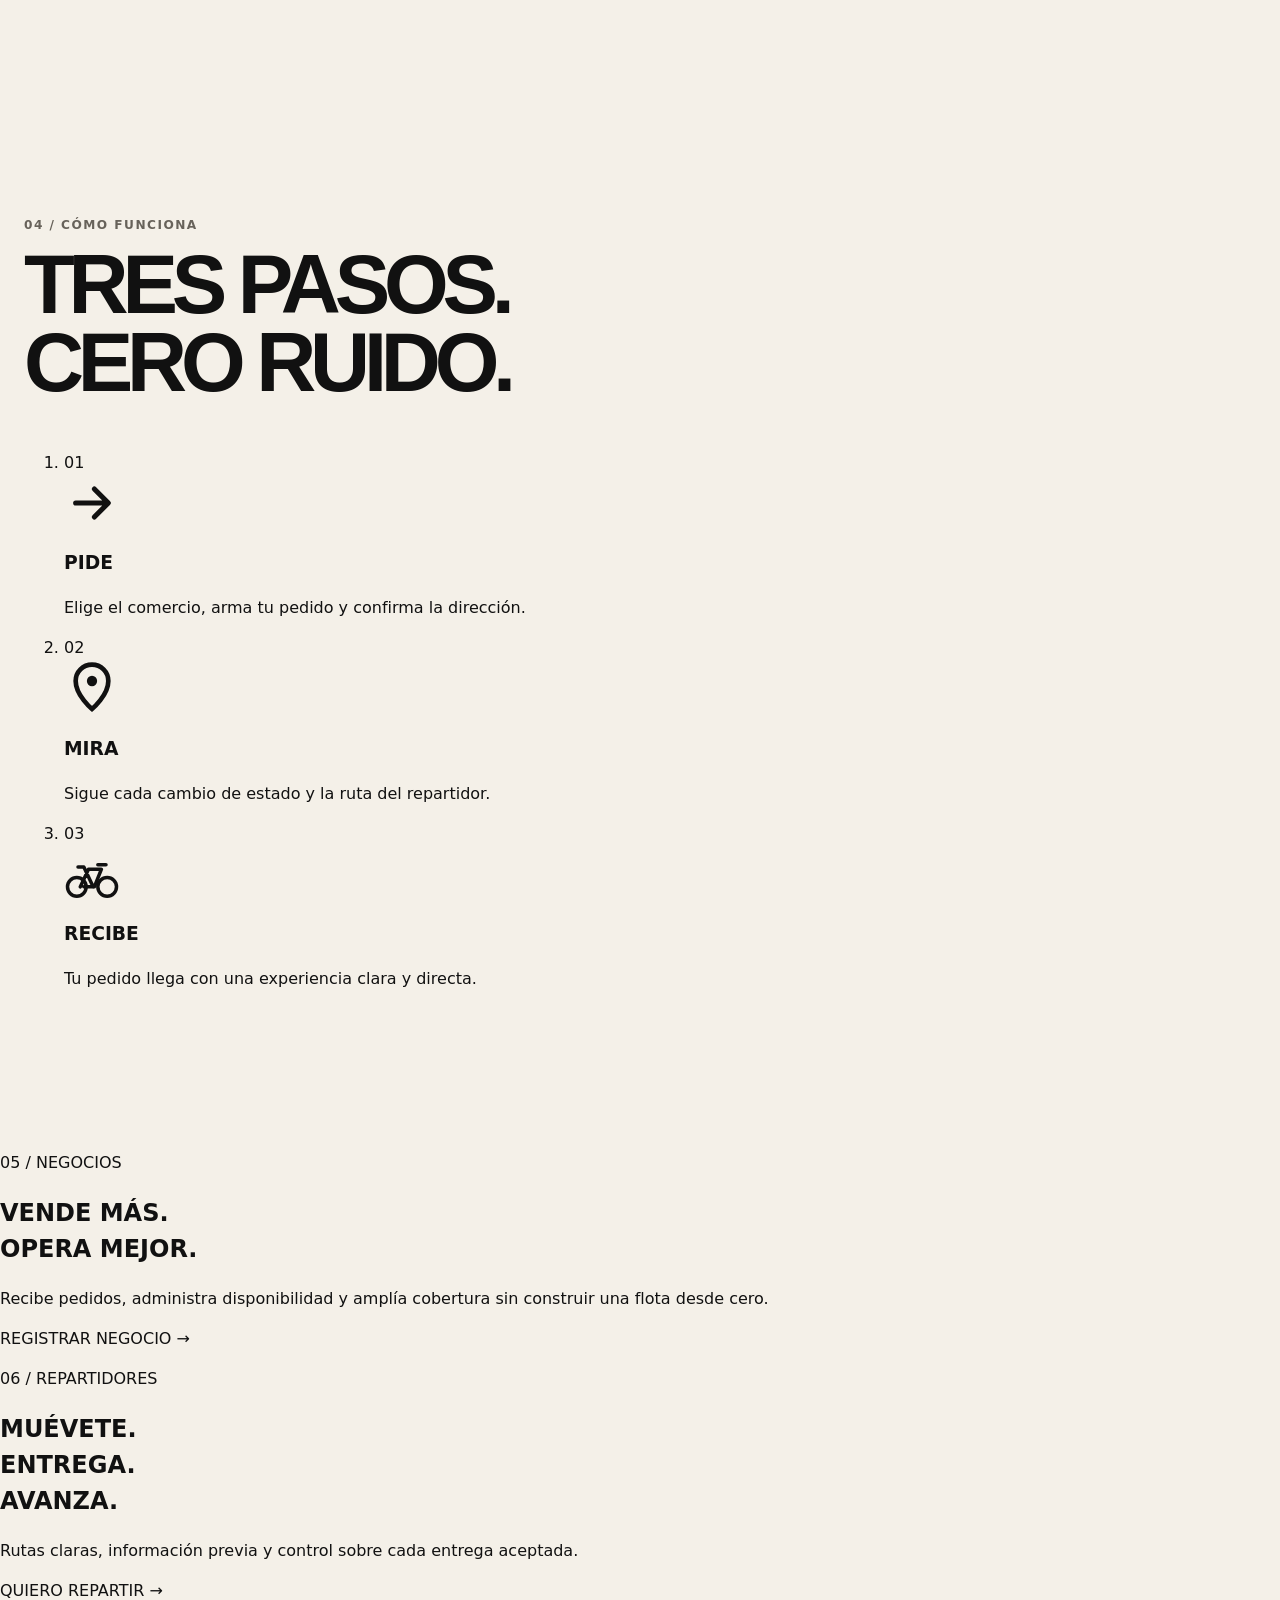
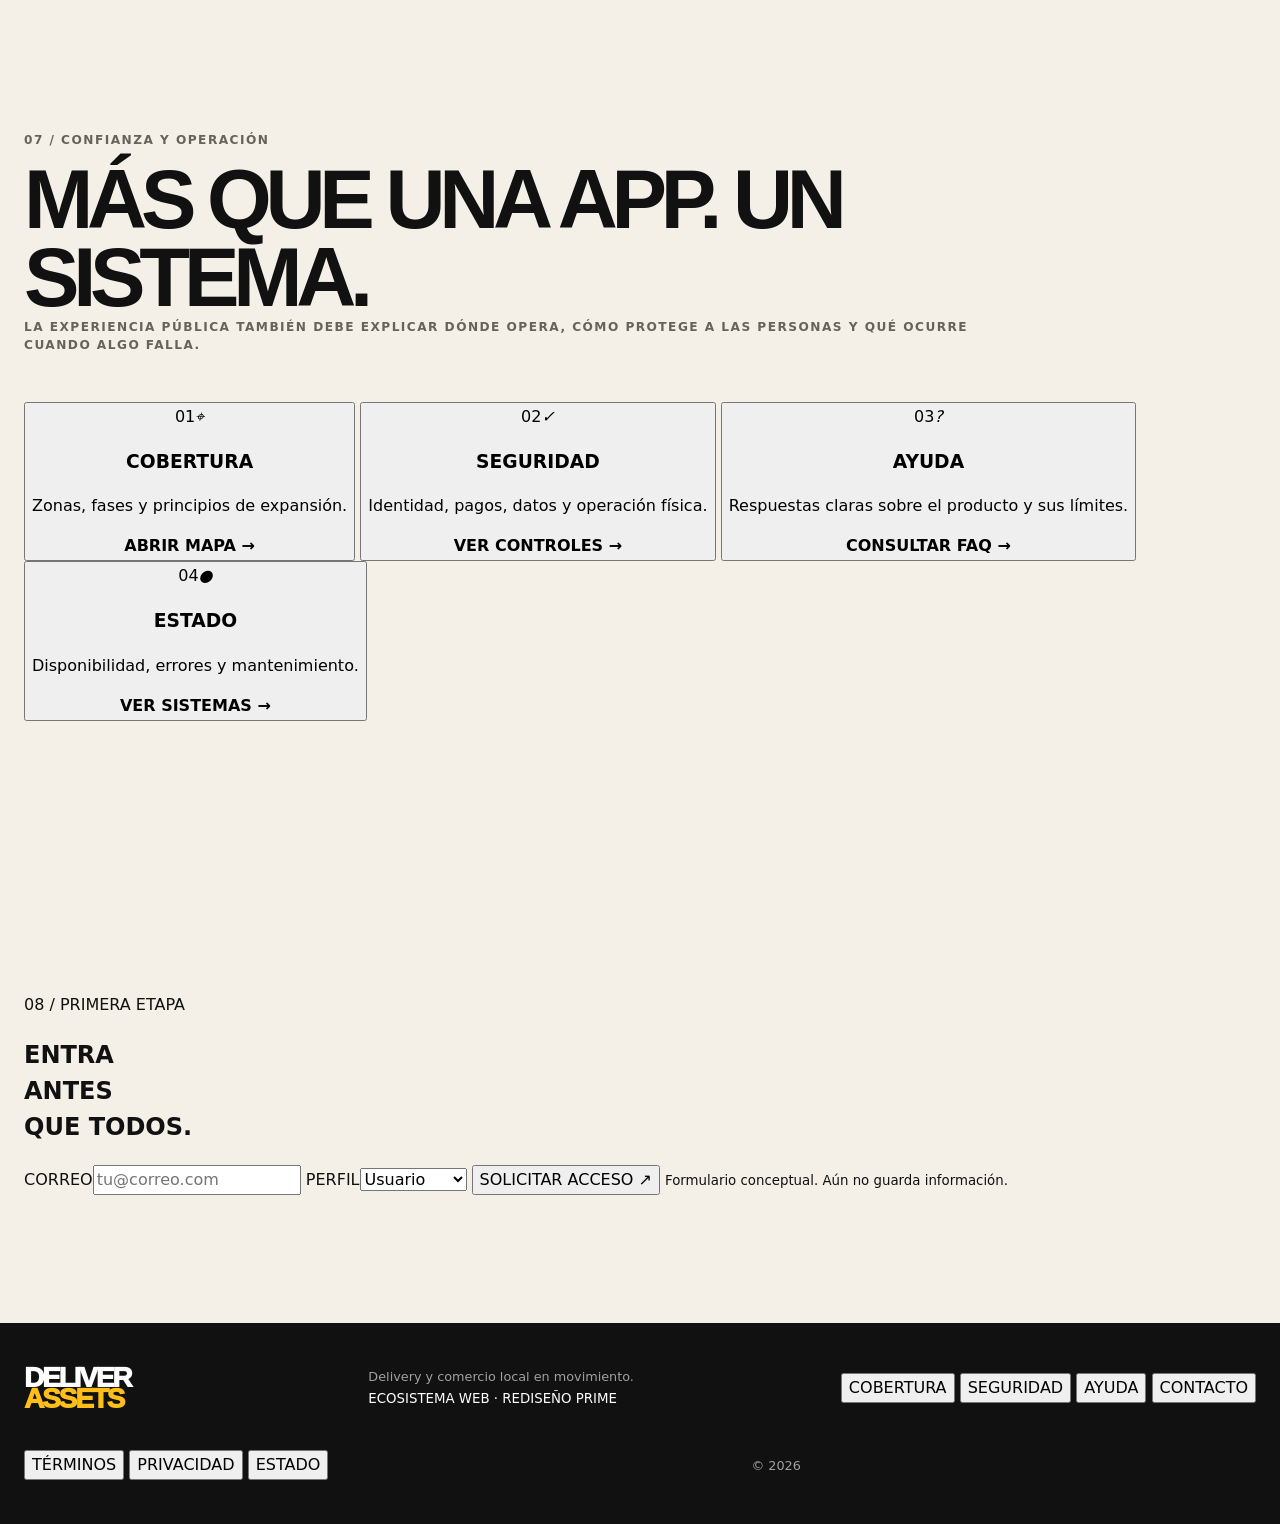
==== commit 39e2c121: "feat: restore original public content architecture" ====
--- a/index.html
+++ b/index.html
@@ -3,35 +3,32 @@
   <head>
     <meta charset="utf-8" />
     <meta name="viewport" content="width=device-width, initial-scale=1" />
-    <meta name="description" content="DELIVER ASSETS conecta clientes, comercios y repartidores bajo una visión operativa de última milla para ciudades latinoamericanas." />
+    <meta name="description" content="DELIVER ASSETS conecta personas, comercios y repartidores en una experiencia urbana de pedidos, seguimiento y entrega." />
     <meta name="theme-color" content="#111111" />
-    <meta property="og:title" content="DELIVER ASSETS — Infraestructura para la última milla" />
-    <meta property="og:description" content="Visión institucional de una plataforma para comercio local, entregas urbanas y operación de última milla." />
+    <meta property="og:title" content="DELIVER ASSETS — Delivery y comercio local en movimiento" />
+    <meta property="og:description" content="Pide lo que quieras. Muévelo sin vueltas." />
     <meta property="og:type" content="website" />
-    <title>DELIVER ASSETS — Visión institucional</title>
+    <title>DELIVER ASSETS — Pide. Mira. Recibe.</title>
     <link rel="stylesheet" href="./styles.css" />
-    <link rel="stylesheet" href="./process.css" />
-    <link rel="stylesheet" href="./trust.css" />
-    <link rel="stylesheet" href="./evidence.css" />
     <script src="./script.js" defer></script>
   </head>
   <body>
     <a class="skip-link" href="#contenido">Saltar al contenido</a>
 
-    <div class="vision-banner" role="note">
-      <span>VISIÓN DE PRODUCTO</span>
-      <strong>Presentación institucional · Sin operaciones ni métricas reales</strong>
+    <div class="demo-notice" role="note">
+      <span>PROTOTIPO VISUAL</span>
+      <strong>Sin operaciones, cobros ni métricas reales</strong>
     </div>
 
     <header class="site-header" data-header>
       <div class="utility-bar">
         <p><span aria-hidden="true">⚡</span> Rápido, seguro y confiable. <strong>En todo momento.</strong></p>
-        <p>Presentación para inversionistas y aliados</p>
-      </div>
-
-      <div class="primary-nav-shell">
+        <button type="button" data-open-public="help">¿Necesitas ayuda? <b>Soporte conceptual</b></button>
+      </div>
+
+      <div class="header-main">
         <button class="menu-toggle" type="button" aria-expanded="false" aria-controls="primary-navigation" data-menu-toggle>
-          <span class="menu-icon" aria-hidden="true"><i></i><i></i></span>
+          <span aria-hidden="true"><i></i><i></i></span>
           <span class="sr-only">Abrir navegación</span>
         </button>
 
@@ -41,327 +38,216 @@
         </a>
 
         <div class="header-actions">
-          <a class="button button-ghost" href="#modelo">Ver modelo</a>
-          <a class="button button-accent" href="#contacto">Conocer la visión <span aria-hidden="true">→</span></a>
+          <button class="button button-ghost" type="button" data-open-demo>ABRIR DEMO</button>
+          <a class="button button-accent" href="#registro">INGRESAR <span aria-hidden="true">↗</span></a>
         </div>
       </div>
 
       <nav class="primary-navigation" id="primary-navigation" aria-label="Navegación principal" data-navigation>
-        <a href="#oportunidad">Oportunidad</a>
+        <a href="#explorar">Explorar</a>
         <a href="#como-funciona">Cómo funciona</a>
-        <a href="#ecosistema">Ecosistema</a>
-        <a href="#cobertura">Cobertura</a>
-        <a href="#modelo">Modelo</a>
-        <a href="#evidencia">Evidencia</a>
-        <a href="#hoja-ruta">Hoja de ruta</a>
+        <a href="#negocios">Negocios</a>
+        <a href="#repartidores">Repartidores</a>
+        <button type="button" data-open-public="coverage">Cobertura</button>
+        <button type="button" data-open-public="security">Seguridad</button>
       </nav>
     </header>
 
     <main id="contenido">
       <section class="hero" id="inicio" aria-labelledby="hero-title">
         <div class="hero-copy">
-          <div class="live-chip"><span aria-hidden="true"></span> Visión de operación urbana</div>
+          <div class="live-chip"><span aria-hidden="true"></span> En vivo · 12 min promedio demo</div>
           <h1 id="hero-title"><span>DELIVER</span><strong>ASSETS</strong></h1>
-          <p class="hero-lead">Una plataforma para conectar personas, comercios y repartidores bajo una operación de última milla medible, escalable y preparada para crecer.</p>
+          <p class="hero-slogan"><strong>PIDE LO QUE QUIERAS.</strong><strong>MUÉVELO SIN VUELTAS.</strong></p>
+          <p class="hero-lead">Una identidad en movimiento para conectar personas, comercios y repartidores en tiempo real.</p>
           <div class="hero-actions">
-            <a class="button button-accent button-large" href="#oportunidad">Explorar oportunidad <span aria-hidden="true">→</span></a>
-            <a class="button button-dark-outline button-large" href="#ecosistema">Entrar al ecosistema</a>
-          </div>
-          <ul class="hero-trust" aria-label="Principios de producto">
-            <li><i aria-hidden="true">⚡</i><span><strong>Velocidad</strong><small>Operación diseñada para reducir fricción.</small></span></li>
-            <li><i aria-hidden="true">✓</i><span><strong>Trazabilidad</strong><small>Estados claros para cada participante.</small></span></li>
-            <li><i aria-hidden="true">↗</i><span><strong>Escalabilidad</strong><small>Arquitectura pensada por dominios.</small></span></li>
+            <a class="button button-accent button-large" href="#explorar">PEDIR AHORA <span aria-hidden="true">→</span></a>
+            <button class="button button-dark-outline button-large" type="button" data-open-demo>ENTRAR AL ECOSISTEMA</button>
+          </div>
+          <ul class="hero-trust" aria-label="Principios del producto">
+            <li><i aria-hidden="true">⚡</i><span><strong>Rápido</strong><small>Entregas en minutos.</small></span></li>
+            <li><i aria-hidden="true">✓</i><span><strong>Seguro</strong><small>Seguimiento en tiempo real.</small></span></li>
+            <li><i aria-hidden="true">↗</i><span><strong>Confiable</strong><small>Una experiencia clara y directa.</small></span></li>
           </ul>
         </div>
 
-        <div class="hero-visual" aria-label="Concepto visual de repartidor y seguimiento móvil">
-          <img src="./assets/hero-vision.svg" alt="Repartidor urbano junto a una interfaz móvil de seguimiento de entrega" width="663" height="570" />
-          <div class="hero-visual-label"><span>OPERACIÓN</span><strong>EN MOVIMIENTO</strong></div>
-        </div>
-      </section>
-
-      <section class="category-strip" aria-labelledby="category-title">
-        <div class="section-heading compact-heading">
-          <p>Mercados iniciales</p>
-          <h2 id="category-title">¿Qué mueve la plataforma?</h2>
-        </div>
-        <div class="category-grid">
-          <article><i aria-hidden="true">🍔</i><div><h3>Comida</h3><p>Restaurantes, cafeterías y consumo inmediato.</p></div><span aria-hidden="true">→</span></article>
-          <article><i aria-hidden="true">🛒</i><div><h3>Mercado</h3><p>Abastecimiento cotidiano y comercio de cercanía.</p></div><span aria-hidden="true">→</span></article>
-          <article><i aria-hidden="true">✚</i><div><h3>Farmacia</h3><p>Bienestar, higiene y productos esenciales.</p></div><span aria-hidden="true">→</span></article>
-          <article><i aria-hidden="true">📦</i><div><h3>Envíos</h3><p>Paquetes, documentos y logística urbana.</p></div><span aria-hidden="true">→</span></article>
-        </div>
-      </section>
-
-      <section class="opportunity section" id="oportunidad" aria-labelledby="opportunity-title">
+        <div class="hero-visual" aria-label="Concepto visual de una entrega en movimiento">
+          <img src="./assets/hero-vision.svg" alt="Repartidor urbano junto a una interfaz móvil de seguimiento" width="663" height="570" />
+          <div class="hero-visual-label"><span>PIDE</span><strong>SIGUE · RECIBE</strong></div>
+        </div>
+      </section>
+
+      <section class="manifesto section" aria-labelledby="manifesto-title">
+        <div class="section-index">01 / QUÉ HACEMOS</div>
+        <div class="manifesto-layout">
+          <h2 id="manifesto-title">NO ES SOLO<br />ENTREGAR.<br /><em>ES MOVER</em><br />LA CIUDAD.</h2>
+          <p>Deliver Assets reúne pedidos, comercios y distribución de última milla bajo una experiencia visual directa, rápida y trazable.</p>
+        </div>
+      </section>
+
+      <section class="categories section" id="explorar" aria-labelledby="categories-title">
         <div class="section-heading">
-          <p>01 · Oportunidad</p>
-          <h2 id="opportunity-title">La última milla sigue fragmentada.</h2>
-        </div>
-        <div class="opportunity-layout">
-          <div class="opportunity-statement">
-            <strong>La oportunidad no es otra app de reparto.</strong>
-            <p>Es construir una capa operativa que coordine demanda, comercios y capacidad logística con reglas claras, datos trazables y productos diferenciados para cada actor.</p>
-          </div>
-          <div class="problem-grid">
-            <article><span>01</span><h3>Comercios desconectados</h3><p>Inventario, pedidos y entregas viven en sistemas separados o procesos manuales.</p></article>
-            <article><span>02</span><h3>Capacidad logística dispersa</h3><p>La oferta de reparto no siempre coincide con zonas, horarios y demanda real.</p></article>
-            <article><span>03</span><h3>Experiencias opacas</h3><p>Clientes y operadores necesitan saber qué ocurre, quién responde y cuál es el siguiente estado.</p></article>
-          </div>
+          <p>02 / CATEGORÍAS</p>
+          <h2 id="categories-title">TODO CABE EN EL MISMO <span>RECORRIDO.</span></h2>
+        </div>
+        <div class="category-grid" data-category-grid>
+          <button class="category-card is-active" type="button" data-category="comida">
+            <span>01</span><i aria-hidden="true">🍔</i><h3>COMIDA</h3><p>Restaurantes, cafeterías y antojos cerca de ti.</p><b>EXPLORAR →</b>
+          </button>
+          <button class="category-card" type="button" data-category="mercado">
+            <span>02</span><i aria-hidden="true">🛒</i><h3>MERCADO</h3><p>Tu compra diaria sin cargar bolsas ni perder tiempo.</p><b>EXPLORAR →</b>
+          </button>
+          <button class="category-card" type="button" data-category="farmacia">
+            <span>03</span><i aria-hidden="true">✚</i><h3>FARMACIA</h3><p>Productos esenciales entregados con trazabilidad.</p><b>EXPLORAR →</b>
+          </button>
+          <button class="category-card" type="button" data-category="envios">
+            <span>04</span><i aria-hidden="true">↗</i><h3>ENVÍOS</h3><p>Mueve paquetes y documentos dentro de tu ciudad.</p><b>EXPLORAR →</b>
+          </button>
+        </div>
+      </section>
+
+      <section class="product-lab section" aria-labelledby="lab-title">
+        <div class="lab-intro">
+          <div class="section-heading">
+            <p>03 / EXPERIENCIA INTERACTIVA</p>
+            <h2 id="lab-title">ARMA UN <span>PEDIDO.</span></h2>
+          </div>
+          <p>Prueba el flujo rápido aquí o abre el prototipo completo con cliente, negocio y repartidor.</p>
+          <button class="button button-dark" type="button" data-open-demo>ABRIR PROTOTIPO COMPLETO <span aria-hidden="true">↗</span></button>
+        </div>
+
+        <div class="lab-shell">
+          <div class="lab-catalog">
+            <div class="category-tabs" role="tablist" aria-label="Categorías de pedido">
+              <button type="button" role="tab" aria-selected="true" data-tab="comida">🍔 COMIDA</button>
+              <button type="button" role="tab" aria-selected="false" data-tab="mercado">🛒 MERCADO</button>
+              <button type="button" role="tab" aria-selected="false" data-tab="farmacia">✚ FARMACIA</button>
+              <button type="button" role="tab" aria-selected="false" data-tab="envios">↗ ENVÍOS</button>
+            </div>
+
+            <div class="store-list" data-store-list aria-live="polite"></div>
+
+            <div class="selected-product" data-selected-product>
+              <div><span>PRODUCTO DESTACADO</span><h3>Combo Doble DA</h3><p>BARRIO BURGER · entrega estimada 18–26 min</p></div>
+              <div><strong>S/ 31.90</strong><button type="button" data-add-item>AGREGAR +</button></div>
+            </div>
+          </div>
+
+          <aside class="order-console" aria-label="Simulación de pedido">
+            <div class="console-head"><span>DEMO / PEDIDO 0064</span><b data-live-status>● LISTO</b></div>
+            <div class="demo-phone">
+              <div class="phone-top"><span>9:41</span><strong>DELIVER ASSETS</strong><i data-cart-count>0</i></div>
+              <div class="demo-address"><span aria-hidden="true">⌖</span><p><small>ENTREGAR EN</small><strong>Av. Arequipa 1480, Lima</strong></p></div>
+              <div class="demo-map" data-demo-map><i class="point point-a">A</i><span></span><i class="rider-dot">↗</i><span></span><i class="point point-b">B</i></div>
+              <div class="tracking-copy"><span>ESTADO ACTUAL</span><h3 data-order-label>ELIGE UN PRODUCTO</h3><p data-order-detail>La simulación comienza cuando agregas algo.</p></div>
+              <div class="progress-track" aria-label="Progreso del pedido" data-progress><i></i><i></i><i></i><i></i><i></i></div>
+            </div>
+            <div class="order-summary"><p><span data-order-item>Combo Doble DA</span><b>× <span data-order-quantity>0</span></b></p><p><span>Envío</span><b data-delivery-fee>—</b></p><p class="order-total"><span>TOTAL</span><strong data-order-total>S/ 0.00</strong></p></div>
+            <button class="confirm-order" type="button" data-confirm-order disabled>CONFIRMAR PEDIDO <span aria-hidden="true">→</span></button>
+            <button class="reset-order" type="button" data-reset-order hidden>NUEVO PEDIDO ↻</button>
+            <p class="console-hint" data-console-hint>Agrega un producto para iniciar la simulación.</p>
+          </aside>
         </div>
       </section>
 
       <section class="process section" id="como-funciona" aria-labelledby="process-title">
-        <div class="process-intro">
-          <div class="section-heading">
-            <p>02 · Cómo funciona</p>
-            <h2 id="process-title">Pide. Sigue. Recibe.</h2>
-          </div>
-          <p>La experiencia visible es simple. Debajo, cada paso corresponde a un estado operativo verificable que conecta cliente, comercio, repartidor y control.</p>
-        </div>
-
+        <div class="section-heading">
+          <p>04 / CÓMO FUNCIONA</p>
+          <h2 id="process-title">TRES PASOS.<br />CERO RUIDO.</h2>
+        </div>
         <ol class="process-grid">
-          <li class="process-card">
-            <div class="process-card-top">
-              <span>01</span>
-              <img src="./assets/icon-order.svg" alt="" width="56" height="56" aria-hidden="true" />
-            </div>
-            <h3>PIDE</h3>
-            <p>El cliente elige un comercio, confirma productos y define el punto de entrega.</p>
-            <small>Demanda confirmada</small>
-          </li>
-          <li class="process-card process-card-accent">
-            <div class="process-card-top">
-              <span>02</span>
-              <img src="./assets/icon-track.svg" alt="" width="56" height="56" aria-hidden="true" />
-            </div>
-            <h3>SIGUE</h3>
-            <p>Comercio, plataforma y repartidor actualizan estados visibles de principio a fin.</p>
-            <small>Operación trazable</small>
-          </li>
-          <li class="process-card">
-            <div class="process-card-top">
-              <span>03</span>
-              <img src="./assets/icon-receive.svg" alt="" width="56" height="56" aria-hidden="true" />
-            </div>
-            <h3>RECIBE</h3>
-            <p>La entrega se completa con confirmación y datos listos para soporte y análisis.</p>
-            <small>Ciclo cerrado</small>
-          </li>
+          <li><span>01</span><img src="./assets/icon-order.svg" alt="" width="56" height="56" aria-hidden="true" /><h3>PIDE</h3><p>Elige el comercio, arma tu pedido y confirma la dirección.</p></li>
+          <li class="process-accent"><span>02</span><img src="./assets/icon-track.svg" alt="" width="56" height="56" aria-hidden="true" /><h3>MIRA</h3><p>Sigue cada cambio de estado y la ruta del repartidor.</p></li>
+          <li><span>03</span><img src="./assets/icon-receive.svg" alt="" width="56" height="56" aria-hidden="true" /><h3>RECIBE</h3><p>Tu pedido llega con una experiencia clara y directa.</p></li>
         </ol>
-
-        <div class="process-system-note" role="note">
-          <strong>La interfaz no es el sistema.</strong>
-          <span>El valor está en coordinar estados, responsables y evidencias sin perder continuidad operativa.</span>
-        </div>
-      </section>
-
-      <section class="ecosystem section dark-section" id="ecosistema" aria-labelledby="ecosystem-title">
-        <div class="section-heading light-heading">
-          <p>03 · Ecosistema</p>
-          <h2 id="ecosystem-title">Un sistema. Cuatro superficies.</h2>
-        </div>
-        <div class="ecosystem-grid">
-          <article class="ecosystem-card accent-yellow"><span>CLIENTE</span><h3>Descubrir, pedir y seguir.</h3><p>Una experiencia directa para encontrar comercios, confirmar una compra y entender cada cambio de estado.</p><b>01</b></article>
-          <article class="ecosystem-card"><span>NEGOCIO</span><h3>Vender y operar.</h3><p>Pedidos, catálogo, disponibilidad, preparación, promociones y lectura de desempeño.</p><b>02</b></article>
-          <article class="ecosystem-card"><span>REPARTIDOR</span><h3>Aceptar y completar.</h3><p>Ofertas transparentes, ruta activa, soporte y control sobre el ciclo de entrega.</p><b>03</b></article>
-          <article class="ecosystem-card accent-outline"><span>ADMINISTRACIÓN</span><h3>Supervisar y resolver.</h3><p>Control de operación, riesgo, zonas, incidencias y consistencia financiera.</p><b>04</b></article>
-        </div>
-      </section>
-
-      <section class="trust section" id="cobertura" aria-labelledby="trust-title">
-        <div class="trust-layout">
-          <div class="trust-copy">
-            <div class="section-heading">
-              <p>04 · Cobertura y confianza</p>
-              <h2 id="trust-title">Escalar solo donde la operación pueda responder.</h2>
-            </div>
-            <p class="trust-lead">Cobertura no significa pintar un mapa. Significa habilitar zonas después de comprobar demanda, oferta comercial, capacidad logística y mecanismos reales de respuesta.</p>
-
-            <div class="trust-principles">
-              <article>
-                <span>01</span>
-                <h3>Zonas verificables</h3>
-                <p>Cada zona se abre con criterios de entrada, capacidad mínima y métricas operativas fechadas.</p>
-              </article>
-              <article>
-                <span>02</span>
-                <h3>Soporte con responsable</h3>
-                <p>Incidencias con propiedad, evidencia, escalamiento y cierre. No se promete 24/7 sin personal y SLA.</p>
-              </article>
-              <article>
-                <span>03</span>
-                <h3>Gobierno de datos</h3>
-                <p>Consentimiento, recolección mínima, acceso restringido, retención definida y registro de auditoría.</p>
-              </article>
-            </div>
-          </div>
-
-          <figure class="coverage-figure">
-            <img src="./assets/coverage-map.svg" alt="Mapa conceptual de una operación urbana organizada por zonas, nodos comerciales y rutas" width="660" height="620" />
-            <figcaption>Mapa conceptual. No representa zonas activas ni cobertura comercial actual.</figcaption>
-          </figure>
-        </div>
-
-        <div class="deliver-pro-band">
-          <div>
-            <span>CAPA B2B PLANIFICADA</span>
-            <h3>DELIVER PRO</h3>
-            <p>Integraciones, analítica avanzada, logística corporativa y soporte definido por contrato para comercios y operadores.</p>
-          </div>
-          <a class="button button-accent button-large" href="#modelo">Revisar modelo <span aria-hidden="true">→</span></a>
-        </div>
-      </section>
-
-      <section class="model section" id="modelo" aria-labelledby="model-title">
+      </section>
+
+      <section class="ecosystem" aria-label="Negocios y repartidores">
+        <article class="ecosystem-panel business-panel" id="negocios">
+          <p>05 / NEGOCIOS</p>
+          <h2>VENDE MÁS.<br />OPERA MEJOR.</h2>
+          <p>Recibe pedidos, administra disponibilidad y amplía cobertura sin construir una flota desde cero.</p>
+          <a href="#registro">REGISTRAR NEGOCIO <span aria-hidden="true">→</span></a>
+          <div class="panel-bars" aria-hidden="true"><i></i><i></i><i></i><i></i><i></i></div>
+        </article>
+        <article class="ecosystem-panel rider-panel" id="repartidores">
+          <p>06 / REPARTIDORES</p>
+          <h2>MUÉVETE.<br />ENTREGA.<br />AVANZA.</h2>
+          <p>Rutas claras, información previa y control sobre cada entrega aceptada.</p>
+          <a href="#registro">QUIERO REPARTIR <span aria-hidden="true">→</span></a>
+          <div class="route-graphic" aria-hidden="true"><span></span><i></i><span></span><i></i><span></span></div>
+        </article>
+      </section>
+
+      <section class="public-hub section" aria-labelledby="public-hub-title">
         <div class="section-heading">
-          <p>05 · Modelo</p>
-          <h2 id="model-title">Ingresos alineados con la operación.</h2>
-        </div>
-        <div class="model-grid">
-          <article><span>Transacción</span><h3>Comisión por pedido</h3><p>Participación sobre operaciones completadas, con reglas diferenciadas por categoría y acuerdo comercial.</p></article>
-          <article><span>Servicio</span><h3>Tarifa logística</h3><p>Precio de entrega calculado según zona, distancia, demanda, prioridad y capacidad disponible.</p></article>
-          <article><span>B2B</span><h3>DELIVER PRO</h3><p>Herramientas para comercios y empresas: analítica, operación avanzada, integración y soporte especializado.</p></article>
-        </div>
-        <p class="model-note">Las cifras financieras, unit economics y proyecciones se incorporarán únicamente cuando hayan sido validadas y fechadas.</p>
-      </section>
-
-      <section class="evidence section" id="evidencia" aria-labelledby="evidence-title">
-        <div class="section-heading light-heading">
-          <p>06 · Evidencia</p>
-          <h2 id="evidence-title">Nada entra al pitch sin estado, fecha y fuente.</h2>
-        </div>
-        <p class="evidence-intro">La presentación separa explícitamente lo comprobado de lo supuesto. El objetivo no es llenar espacios con números: es construir una tesis que pueda sobrevivir a una diligencia seria.</p>
-
-        <div class="evidence-legend" aria-label="Estados de evidencia">
-          <article class="evidence-status evidence-status-fact">
-            <span>HECHO VERIFICABLE</span>
-            <h3>Existe evidencia.</h3>
-            <p>Documento, registro o resultado fechado que puede ser revisado por un tercero.</p>
-          </article>
-          <article class="evidence-status">
-            <span>HIPÓTESIS</span>
-            <h3>Debe probarse.</h3>
-            <p>Supuesto explícito, con método de validación y condición para aceptarlo o descartarlo.</p>
-          </article>
-          <article class="evidence-status">
-            <span>OBJETIVO</span>
-            <h3>Marca dirección.</h3>
-            <p>Resultado futuro con plazo, responsable y métrica; nunca presentado como desempeño actual.</p>
-          </article>
-          <article class="evidence-status">
-            <span>PENDIENTE</span>
-            <h3>No se conoce aún.</h3>
-            <p>Dato ausente que debe medirse antes de tomar decisiones de expansión o inversión.</p>
-          </article>
-        </div>
-
-        <div class="pilot-panel">
-          <div class="pilot-panel-header">
-            <div>
-              <span>PILOTO CONTROLADO</span>
-              <h3>Cuadro mínimo de validación.</h3>
-            </div>
-            <strong>SIN RESULTADOS PUBLICADOS</strong>
-          </div>
-
-          <table class="evidence-table">
-            <thead>
-              <tr><th>Métrica</th><th>Qué debe demostrar</th><th>Estado</th></tr>
-            </thead>
-            <tbody>
-              <tr>
-                <td data-label="Métrica">Pedidos completados</td>
-                <td data-label="Qué debe demostrar">Capacidad de cerrar el ciclo sin intervención manual excepcional.</td>
-                <td data-label="Estado"><span class="measurement-status">POR MEDIR</span></td>
-              </tr>
-              <tr>
-                <td data-label="Métrica">Tiempo de asignación</td>
-                <td data-label="Qué debe demostrar">Correspondencia viable entre demanda, zona y capacidad de reparto.</td>
-                <td data-label="Estado"><span class="measurement-status">POR MEDIR</span></td>
-              </tr>
-              <tr>
-                <td data-label="Métrica">Contribución por pedido</td>
-                <td data-label="Qué debe demostrar">Economía unitaria después de costos variables y compensaciones.</td>
-                <td data-label="Estado"><span class="measurement-status">POR MEDIR</span></td>
-              </tr>
-              <tr>
-                <td data-label="Métrica">Repetición de clientes</td>
-                <td data-label="Qué debe demostrar">Uso recurrente sin depender únicamente de incentivos.</td>
-                <td data-label="Estado"><span class="measurement-status">POR MEDIR</span></td>
-              </tr>
-              <tr>
-                <td data-label="Métrica">Incidencias por 100 pedidos</td>
-                <td data-label="Qué debe demostrar">Calidad operativa, riesgo y capacidad real de resolución.</td>
-                <td data-label="Estado"><span class="measurement-status">POR MEDIR</span></td>
-              </tr>
-            </tbody>
-          </table>
-        </div>
-
-        <div class="evidence-rule" role="note">
-          <strong>Regla de inversión.</strong>
-          <span>No se publican proyecciones como resultados. Toda cifra futura debe incluir supuestos, fecha, fuente y responsable.</span>
-        </div>
-      </section>
-
-      <section class="advantage section split-section" id="ventaja" aria-labelledby="advantage-title">
-        <div class="advantage-copy">
-          <div class="section-heading">
-            <p>07 · Ventaja</p>
-            <h2 id="advantage-title">El activo es la coordinación.</h2>
-          </div>
-          <p>La ventaja defensible no depende solo de una interfaz. Surge de conectar estados de pedido, disponibilidad comercial, capacidad logística y reglas operativas dentro de una misma arquitectura.</p>
-          <ul class="check-list">
-            <li>Máquina de estados transaccional.</li>
-            <li>Asignación y despacho por restricciones.</li>
-            <li>Datos operativos por zona y categoría.</li>
-            <li>Herramientas específicas por participante.</li>
-            <li>Trazabilidad, seguridad y auditoría.</li>
-          </ul>
-        </div>
-        <div class="system-map" aria-label="Diagrama conceptual del sistema">
-          <div class="system-node node-core"><span>DA</span><strong>CORE</strong></div>
-          <div class="system-node node-customer"><span>01</span><strong>CLIENTE</strong></div>
-          <div class="system-node node-merchant"><span>02</span><strong>NEGOCIO</strong></div>
-          <div class="system-node node-rider"><span>03</span><strong>RIDER</strong></div>
-          <div class="system-node node-admin"><span>04</span><strong>CONTROL</strong></div>
-          <i class="system-line line-a" aria-hidden="true"></i>
-          <i class="system-line line-b" aria-hidden="true"></i>
-          <i class="system-line line-c" aria-hidden="true"></i>
-          <i class="system-line line-d" aria-hidden="true"></i>
-        </div>
-      </section>
-
-      <section class="roadmap section dark-section" id="hoja-ruta" aria-labelledby="roadmap-title">
-        <div class="section-heading light-heading">
-          <p>08 · Hoja de ruta</p>
-          <h2 id="roadmap-title">De visión a plataforma operativa.</h2>
-        </div>
-        <ol class="roadmap-list">
-          <li><span>FASE 01</span><div><h3>Validación institucional</h3><p>Narrativa, mercado objetivo, aliados y tesis comercial.</p></div><b>ACTUAL</b></li>
-          <li><span>FASE 02</span><div><h3>Núcleo de producto</h3><p>Identidad, pedidos, comercios, repartidores y administración.</p></div><b>SIGUIENTE</b></li>
-          <li><span>FASE 03</span><div><h3>Piloto controlado</h3><p>Una zona, categorías limitadas y métricas operativas verificables.</p></div><b>PLAN</b></li>
-          <li><span>FASE 04</span><div><h3>Expansión disciplinada</h3><p>Replicar capacidad solo después de validar economía y operación.</p></div><b>ESCALA</b></li>
-        </ol>
-      </section>
-
-      <section class="contact section" id="contacto" aria-labelledby="contact-title">
-        <div class="contact-panel">
-          <div>
-            <p>Presentación institucional</p>
-            <h2 id="contact-title">Construyamos la siguiente capa de comercio urbano.</h2>
-            <span>La tesis completa, arquitectura y documentación se desarrollan en el repositorio oficial.</span>
-          </div>
-          <a class="button button-accent button-large" href="https://github.com/morimilpabfelon-cell/DELIVER-ASESSET-prime">Revisar proyecto <span aria-hidden="true">→</span></a>
-        </div>
+          <p>07 / CONFIANZA Y OPERACIÓN</p>
+          <h2 id="public-hub-title">MÁS QUE UNA APP. <span>UN SISTEMA.</span></h2>
+          <p>La experiencia pública también debe explicar dónde opera, cómo protege a las personas y qué ocurre cuando algo falla.</p>
+        </div>
+        <div class="public-hub-grid">
+          <button type="button" data-open-public="coverage"><span>01</span><i>⌖</i><h3>COBERTURA</h3><p>Zonas, fases y principios de expansión.</p><b>ABRIR MAPA →</b></button>
+          <button type="button" data-open-public="security"><span>02</span><i>✓</i><h3>SEGURIDAD</h3><p>Identidad, pagos, datos y operación física.</p><b>VER CONTROLES →</b></button>
+          <button type="button" data-open-public="help"><span>03</span><i>?</i><h3>AYUDA</h3><p>Respuestas claras sobre el producto y sus límites.</p><b>CONSULTAR FAQ →</b></button>
+          <button type="button" data-open-public="status"><span>04</span><i>●</i><h3>ESTADO</h3><p>Disponibilidad, errores y mantenimiento.</p><b>VER SISTEMAS →</b></button>
+        </div>
+      </section>
+
+      <section class="signup section" id="registro" aria-labelledby="signup-title">
+        <div>
+          <p>08 / PRIMERA ETAPA</p>
+          <h2 id="signup-title">ENTRA<br />ANTES<br />QUE TODOS.</h2>
+        </div>
+        <form class="signup-form" data-signup-form>
+          <div data-form-fields>
+            <label><span>CORREO</span><input type="email" required placeholder="tu@correo.com" /></label>
+            <label><span>PERFIL</span><select><option>Usuario</option><option>Negocio</option><option>Repartidor</option></select></label>
+            <button type="submit">SOLICITAR ACCESO <span aria-hidden="true">↗</span></button>
+            <small>Formulario conceptual. Aún no guarda información.</small>
+          </div>
+          <div class="form-success" data-form-success hidden><span>✓</span><h3>REGISTRO RECIBIDO.</h3><p>La interfaz está lista. La conexión real con base de datos se implementará en la siguiente fase.</p><button type="button" data-form-reset>VOLVER</button></div>
+        </form>
       </section>
     </main>
 
     <footer class="site-footer">
       <a class="brand footer-brand" href="#inicio"><span>DELIVER</span><span>ASSETS</span></a>
-      <p>Infraestructura para comercio local y última milla.</p>
-      <p>© <span data-year></span> DELIVER ASSETS · Visión institucional</p>
+      <div><p>Delivery y comercio local en movimiento.</p><small>ECOSISTEMA WEB · REDISEÑO PRIME</small></div>
+      <nav aria-label="Enlaces públicos">
+        <button type="button" data-open-public="coverage">COBERTURA</button>
+        <button type="button" data-open-public="security">SEGURIDAD</button>
+        <button type="button" data-open-public="help">AYUDA</button>
+        <button type="button" data-open-public="contact">CONTACTO</button>
+      </nav>
+      <nav aria-label="Enlaces legales">
+        <button type="button" data-open-public="terms">TÉRMINOS</button>
+        <button type="button" data-open-public="privacy">PRIVACIDAD</button>
+        <button type="button" data-open-public="status">ESTADO</button>
+      </nav>
+      <p>© <span data-year></span></p>
     </footer>
+
+    <dialog class="modal" data-public-modal aria-labelledby="public-modal-title">
+      <div class="modal-shell">
+        <header><a class="brand" href="#inicio"><span>DELIVER</span><span>ASSETS</span></a><button type="button" aria-label="Cerrar" data-close-modal>×</button></header>
+        <div class="modal-body" data-public-content></div>
+      </div>
+    </dialog>
+
+    <dialog class="modal demo-modal" data-demo-modal aria-labelledby="demo-title">
+      <div class="modal-shell">
+        <header><a class="brand" href="#inicio"><span>DELIVER</span><span>ASSETS</span></a><button type="button" aria-label="Cerrar" data-close-demo>×</button></header>
+        <div class="demo-content">
+          <div class="section-heading"><p>ECOSISTEMA DELIVER ID</p><h2 id="demo-title">UN SISTEMA. CUATRO ROLES.</h2><p>Cada perfil entra únicamente a los módulos necesarios.</p></div>
+          <div class="role-grid">
+            <article><span>C</span><small>PEDIDOS Y CUENTA PERSONAL</small><h3>Cliente</h3><p>Explora comercios, compra, sigue pedidos y administra tu perfil.</p></article>
+            <article><span>N</span><small>OPERACIÓN COMERCIAL</small><h3>Negocio</h3><p>Administra pedidos, catálogo, inventario, horarios y métricas.</p></article>
+            <article><span>R</span><small>ENTREGAS Y GANANCIAS</small><h3>Repartidor</h3><p>Recibe ofertas, completa rutas y controla tus pagos.</p></article>
+            <article><span>A</span><small>CONTROL CENTRAL</small><h3>Administración</h3><p>Supervisa todo el ecosistema, finanzas, zonas, usuarios y riesgo.</p></article>
+          </div>
+          <a class="button button-accent button-large" href="https://github.com/morimilpabfelon-cell/DELIVER-ASSETS" target="_blank" rel="noreferrer">ABRIR PROTOTIPO ORIGINAL <span aria-hidden="true">↗</span></a>
+        </div>
+      </div>
+    </dialog>
   </body>
 </html>
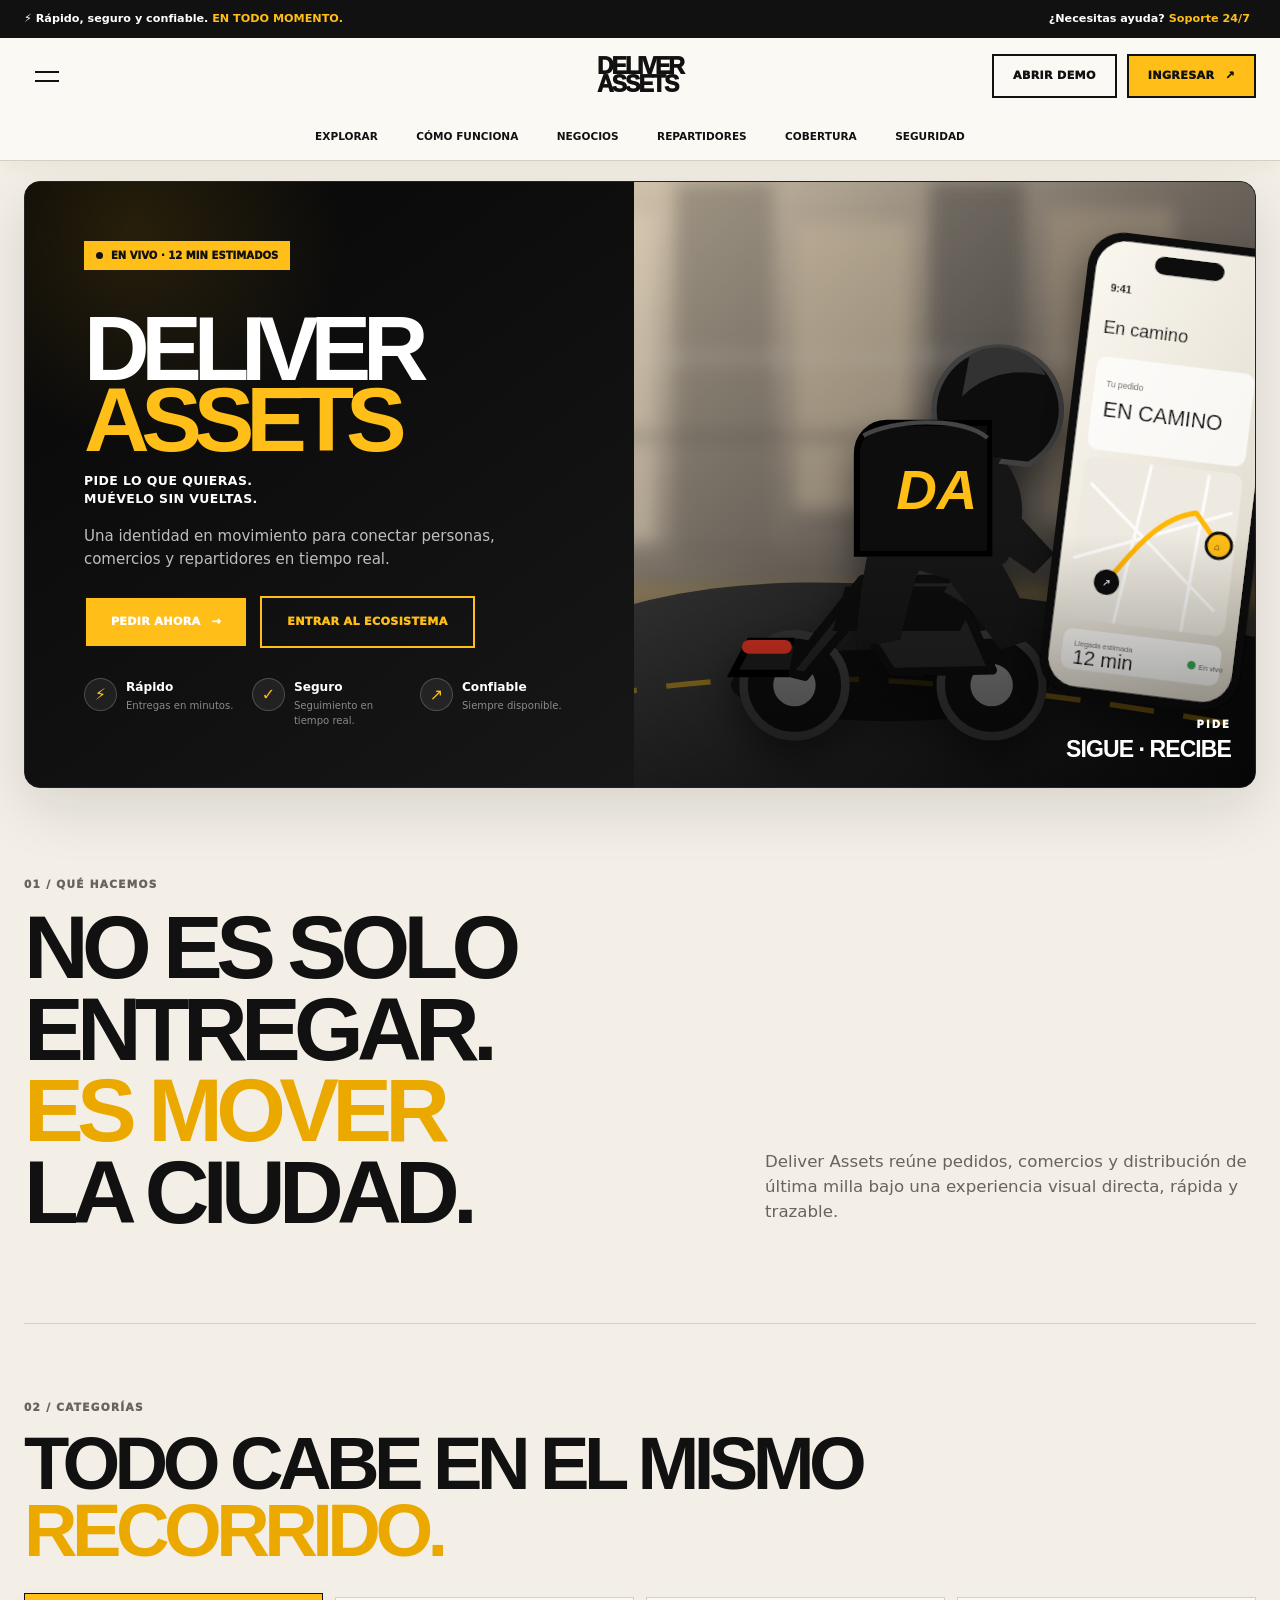
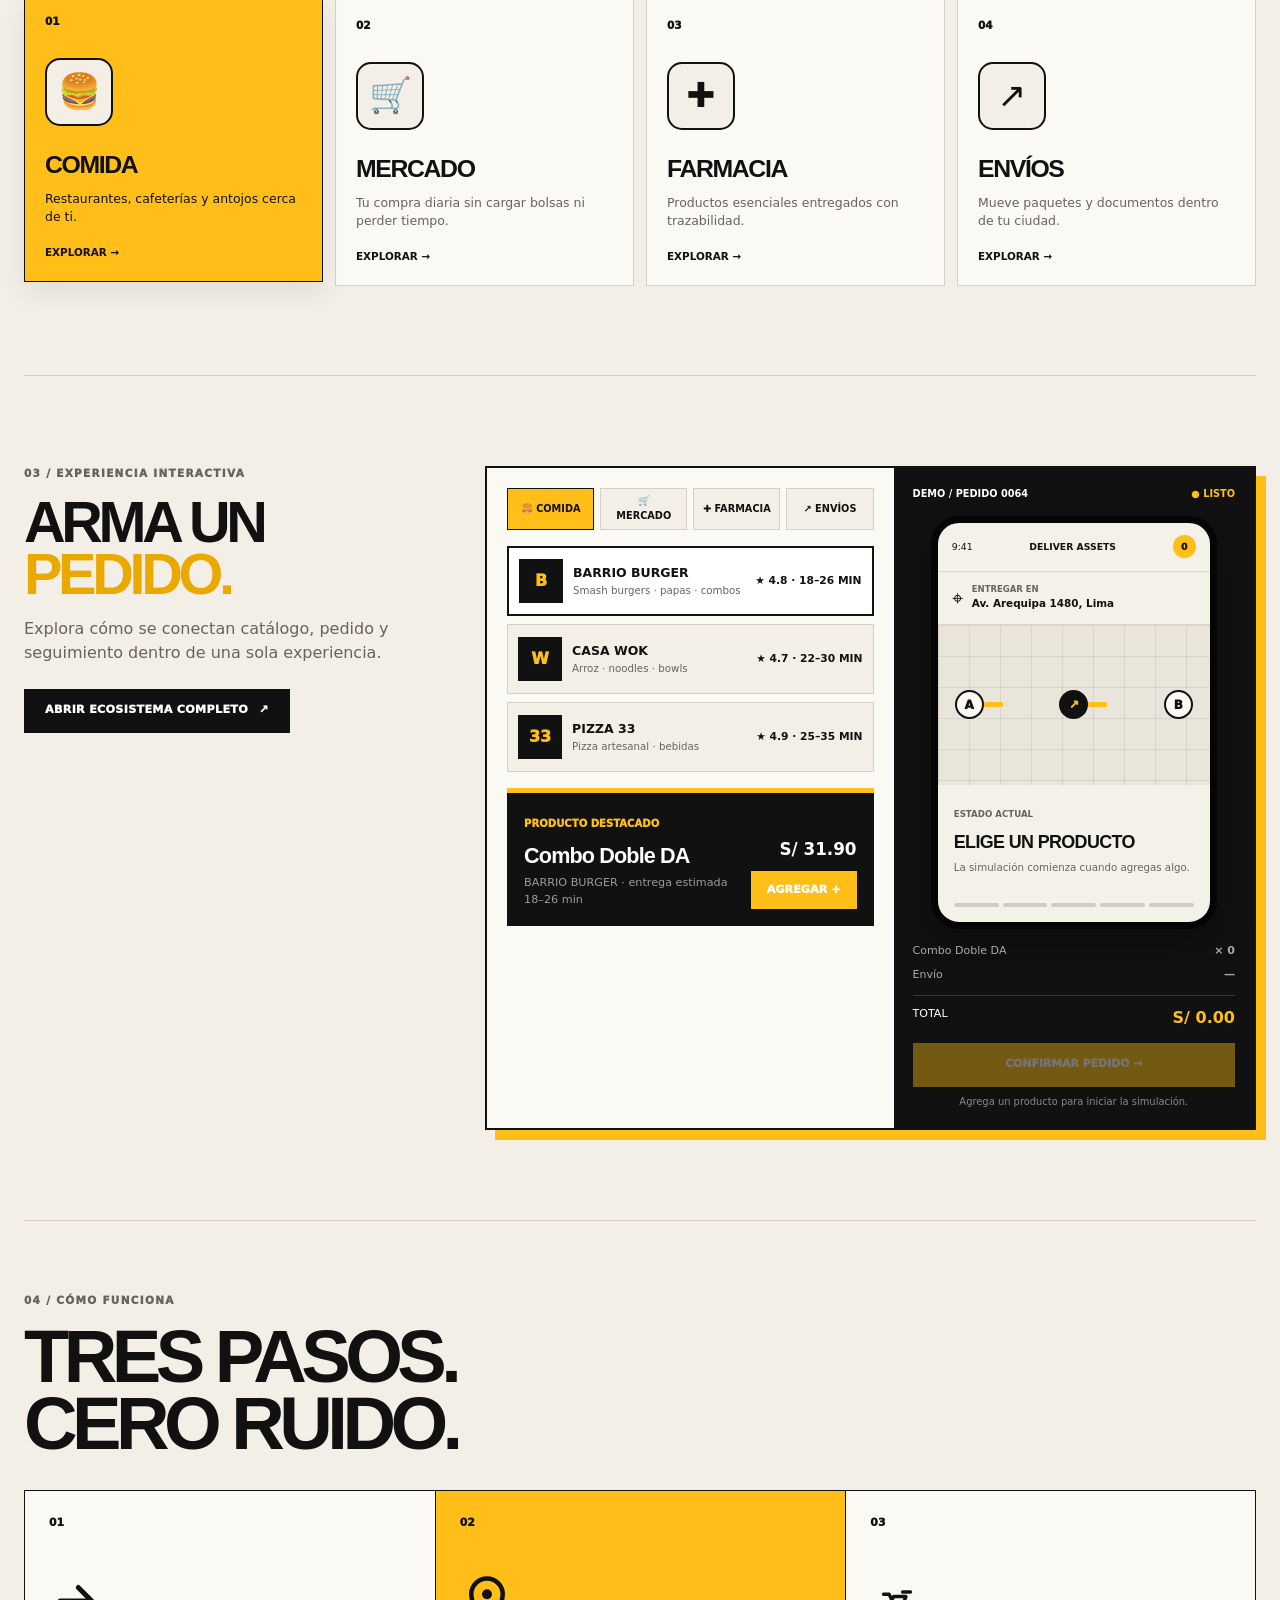
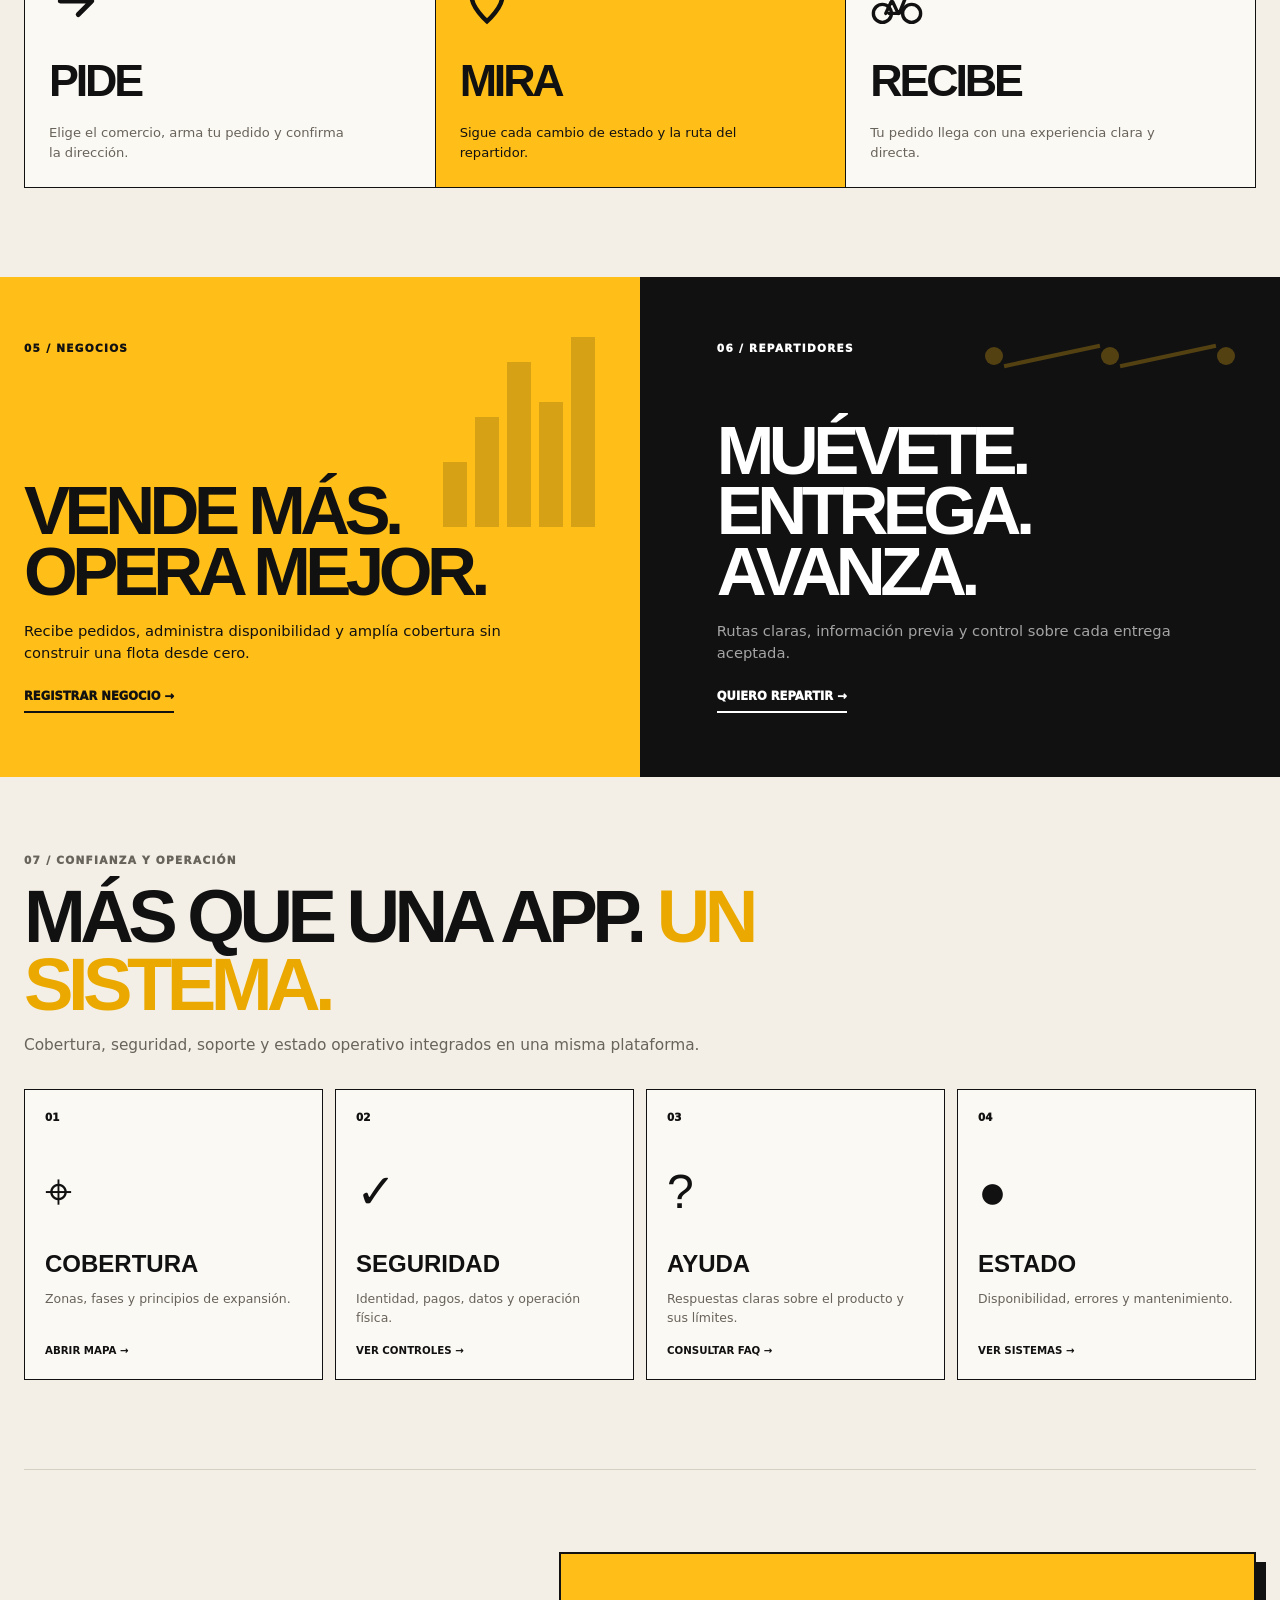
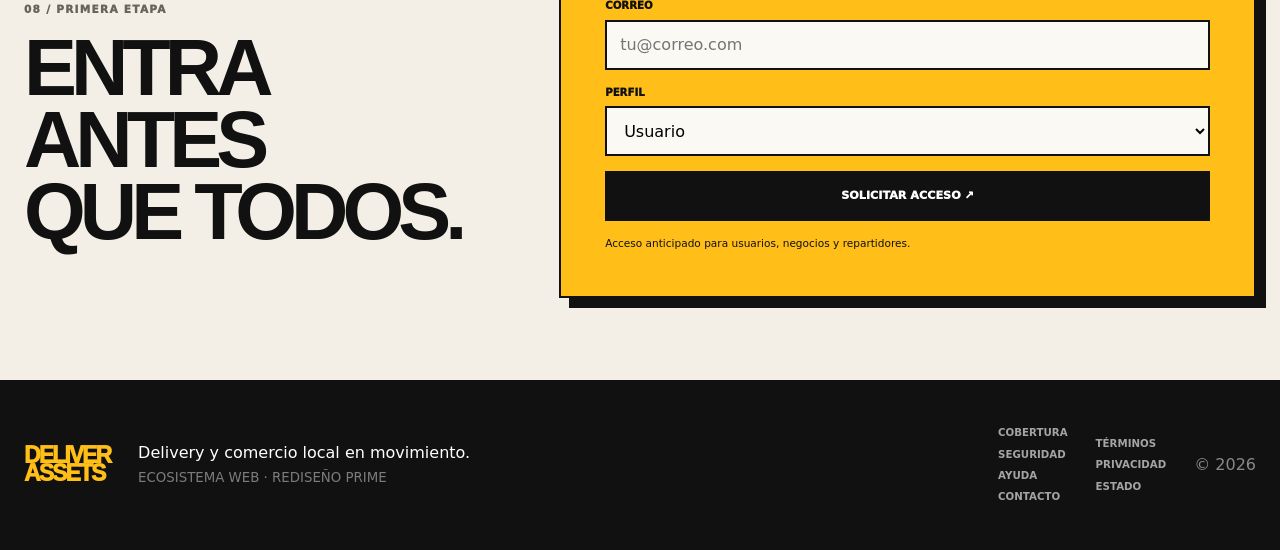
==== commit af9443d9: "fix: remove prototype notice from source and consolidate copy" ====
--- a/index.html
+++ b/index.html
@@ -15,15 +15,10 @@
   <body>
     <a class="skip-link" href="#contenido">Saltar al contenido</a>
 
-    <div class="demo-notice" role="note">
-      <span>PROTOTIPO VISUAL</span>
-      <strong>Sin operaciones, cobros ni métricas reales</strong>
-    </div>
-
     <header class="site-header" data-header>
       <div class="utility-bar">
         <p><span aria-hidden="true">⚡</span> Rápido, seguro y confiable. <strong>En todo momento.</strong></p>
-        <button type="button" data-open-public="help">¿Necesitas ayuda? <b>Soporte conceptual</b></button>
+        <button type="button" data-open-public="help">¿Necesitas ayuda? <b>Soporte 24/7</b></button>
       </div>
 
       <div class="header-main">
@@ -56,7 +51,7 @@
     <main id="contenido">
       <section class="hero" id="inicio" aria-labelledby="hero-title">
         <div class="hero-copy">
-          <div class="live-chip"><span aria-hidden="true"></span> En vivo · 12 min promedio demo</div>
+          <div class="live-chip"><span aria-hidden="true"></span> En vivo · 12 min estimados</div>
           <h1 id="hero-title"><span>DELIVER</span><strong>ASSETS</strong></h1>
           <p class="hero-slogan"><strong>PIDE LO QUE QUIERAS.</strong><strong>MUÉVELO SIN VUELTAS.</strong></p>
           <p class="hero-lead">Una identidad en movimiento para conectar personas, comercios y repartidores en tiempo real.</p>
@@ -67,7 +62,7 @@
           <ul class="hero-trust" aria-label="Principios del producto">
             <li><i aria-hidden="true">⚡</i><span><strong>Rápido</strong><small>Entregas en minutos.</small></span></li>
             <li><i aria-hidden="true">✓</i><span><strong>Seguro</strong><small>Seguimiento en tiempo real.</small></span></li>
-            <li><i aria-hidden="true">↗</i><span><strong>Confiable</strong><small>Una experiencia clara y directa.</small></span></li>
+            <li><i aria-hidden="true">↗</i><span><strong>Confiable</strong><small>Siempre disponible.</small></span></li>
           </ul>
         </div>
 
@@ -112,8 +107,8 @@
             <p>03 / EXPERIENCIA INTERACTIVA</p>
             <h2 id="lab-title">ARMA UN <span>PEDIDO.</span></h2>
           </div>
-          <p>Prueba el flujo rápido aquí o abre el prototipo completo con cliente, negocio y repartidor.</p>
-          <button class="button button-dark" type="button" data-open-demo>ABRIR PROTOTIPO COMPLETO <span aria-hidden="true">↗</span></button>
+          <p>Explora cómo se conectan catálogo, pedido y seguimiento dentro de una sola experiencia.</p>
+          <button class="button button-dark" type="button" data-open-demo>ABRIR ECOSISTEMA COMPLETO <span aria-hidden="true">↗</span></button>
         </div>
 
         <div class="lab-shell">
@@ -183,7 +178,7 @@
         <div class="section-heading">
           <p>07 / CONFIANZA Y OPERACIÓN</p>
           <h2 id="public-hub-title">MÁS QUE UNA APP. <span>UN SISTEMA.</span></h2>
-          <p>La experiencia pública también debe explicar dónde opera, cómo protege a las personas y qué ocurre cuando algo falla.</p>
+          <p>Cobertura, seguridad, soporte y estado operativo integrados en una misma plataforma.</p>
         </div>
         <div class="public-hub-grid">
           <button type="button" data-open-public="coverage"><span>01</span><i>⌖</i><h3>COBERTURA</h3><p>Zonas, fases y principios de expansión.</p><b>ABRIR MAPA →</b></button>
@@ -203,9 +198,9 @@
             <label><span>CORREO</span><input type="email" required placeholder="tu@correo.com" /></label>
             <label><span>PERFIL</span><select><option>Usuario</option><option>Negocio</option><option>Repartidor</option></select></label>
             <button type="submit">SOLICITAR ACCESO <span aria-hidden="true">↗</span></button>
-            <small>Formulario conceptual. Aún no guarda información.</small>
-          </div>
-          <div class="form-success" data-form-success hidden><span>✓</span><h3>REGISTRO RECIBIDO.</h3><p>La interfaz está lista. La conexión real con base de datos se implementará en la siguiente fase.</p><button type="button" data-form-reset>VOLVER</button></div>
+            <small>Acceso anticipado para usuarios, negocios y repartidores.</small>
+          </div>
+          <div class="form-success" data-form-success hidden><span>✓</span><h3>REGISTRO RECIBIDO.</h3><p>Gracias por sumarte a la visión de DELIVER ASSETS.</p><button type="button" data-form-reset>VOLVER</button></div>
         </form>
       </section>
     </main>
--- a/styles.css
+++ b/styles.css
@@ -1,227 +1,107 @@
 :root {
   --ink: #111111;
   --ink-soft: #1b1b1b;
-  --paper: #f4f0e8;
+  --paper: #f3efe7;
   --paper-light: #fbf9f4;
   --accent: #ffbe18;
-  --accent-strong: #f4a900;
-  --line: #d4cec2;
-  --muted: #67625a;
+  --accent-strong: #eba900;
+  --line: #d6d0c4;
+  --muted: #68635b;
   --white: #ffffff;
-  --max-width: 1360px;
-  --radius: 22px;
-  --shadow: 0 22px 70px rgba(17, 17, 17, 0.14);
-  --font-display: "Arial Black", "Helvetica Neue", Arial, sans-serif;
-  --font-body: Inter, ui-sans-serif, system-ui, -apple-system, BlinkMacSystemFont, "Segoe UI", sans-serif;
+  --red: #e34b35;
+  --blue: #4876d9;
+  --mint: #6bcdb7;
+  --max: 1360px;
+  --radius: 16px;
+  --display: "Arial Black", Impact, "Helvetica Neue", Arial, sans-serif;
+  --body: Inter, ui-sans-serif, system-ui, -apple-system, BlinkMacSystemFont, "Segoe UI", sans-serif;
+  --shadow: 0 20px 60px rgba(17, 17, 17, .12);
 }
 
 * { box-sizing: border-box; }
-html { scroll-behavior: smooth; scroll-padding-top: 160px; }
-body { margin: 0; background: var(--paper); color: var(--ink); font-family: var(--font-body); line-height: 1.5; text-rendering: optimizeLegibility; }
-body.menu-open { overflow: hidden; }
+html { scroll-behavior: smooth; scroll-padding-top: 166px; }
+body { margin: 0; overflow-x: hidden; background: var(--paper); color: var(--ink); font-family: var(--body); line-height: 1.5; text-rendering: optimizeLegibility; }
+body.modal-open, body.menu-open { overflow: hidden; }
 img { display: block; max-width: 100%; }
 a { color: inherit; text-decoration: none; }
+button, input, select { font: inherit; }
+button { color: inherit; }
 button, a { -webkit-tap-highlight-color: transparent; }
-button, input, select, textarea { font: inherit; }
-button:focus-visible, a:focus-visible { outline: 3px solid var(--accent); outline-offset: 4px; }
+button:focus-visible, a:focus-visible, input:focus-visible, select:focus-visible { outline: 3px solid var(--accent); outline-offset: 4px; }
+[hidden] { display: none !important; }
 
 .sr-only { position: absolute; width: 1px; height: 1px; padding: 0; margin: -1px; overflow: hidden; clip: rect(0, 0, 0, 0); white-space: nowrap; border: 0; }
-.skip-link { position: fixed; z-index: 1000; top: 12px; left: 12px; padding: 12px 16px; background: var(--accent); color: var(--ink); font-weight: 900; transform: translateY(-160%); }
+.skip-link { position: fixed; z-index: 2000; top: 12px; left: 12px; padding: 12px 16px; background: var(--accent); font-weight: 900; transform: translateY(-180%); }
 .skip-link:focus { transform: translateY(0); }
+.demo-notice { display: none !important; }
 
-.vision-banner { display: flex; justify-content: center; gap: 12px; padding: 8px 20px; background: var(--accent); border-bottom: 1px solid var(--ink); font-size: .72rem; letter-spacing: .06em; text-transform: uppercase; }
-.vision-banner span { font-weight: 950; }
-.vision-banner strong { font-weight: 700; }
-.site-header { position: sticky; z-index: 100; top: 0; background: rgba(244, 240, 232, .96); border-bottom: 1px solid var(--line); backdrop-filter: blur(18px); }
-.utility-bar { min-height: 48px; display: flex; align-items: center; justify-content: space-between; gap: 24px; padding: 0 max(28px, calc((100vw - var(--max-width)) / 2)); background: var(--ink); color: var(--white); font-size: .78rem; font-weight: 750; }
+.site-header { position: sticky; z-index: 100; top: 0; border-bottom: 1px solid var(--line); background: rgba(251, 249, 244, .97); backdrop-filter: blur(18px); box-shadow: 0 6px 20px rgba(17, 17, 17, .04); }
+.utility-bar { min-height: 38px; padding: 0 max(24px, calc((100vw - var(--max)) / 2)); display: flex; align-items: center; justify-content: space-between; gap: 20px; background: var(--ink); color: var(--white); font-size: .7rem; font-weight: 760; }
 .utility-bar p { margin: 0; }
-.utility-bar strong { color: var(--accent); text-transform: uppercase; }
-.primary-nav-shell { width: min(calc(100% - 48px), var(--max-width)); min-height: 92px; margin: 0 auto; display: grid; grid-template-columns: 1fr auto 1fr; align-items: center; gap: 24px; }
-.brand { display: inline-flex; flex-direction: column; align-items: flex-start; width: max-content; font-family: var(--font-display); font-size: clamp(1.35rem, 2.2vw, 2.1rem); font-weight: 950; letter-spacing: -.08em; line-height: .77; }
-.primary-nav-shell > .brand { justify-self: center; }
-.menu-toggle { width: 48px; height: 48px; display: grid; place-items: center; border: 0; background: transparent; cursor: pointer; }
-.menu-icon { display: grid; gap: 7px; width: 26px; }
-.menu-icon i { display: block; height: 2px; background: var(--ink); transition: transform 180ms ease; }
-.menu-toggle[aria-expanded="true"] .menu-icon i:first-child { transform: translateY(4.5px) rotate(45deg); }
-.menu-toggle[aria-expanded="true"] .menu-icon i:last-child { transform: translateY(-4.5px) rotate(-45deg); }
-.header-actions { justify-self: end; display: flex; gap: 14px; }
-.button { min-height: 46px; display: inline-flex; align-items: center; justify-content: center; gap: 14px; padding: 0 22px; border: 2px solid var(--ink); font-size: .78rem; font-weight: 900; letter-spacing: .01em; text-transform: uppercase; transition: transform 160ms ease, background 160ms ease, color 160ms ease; }
-.button:hover { transform: translateY(-2px); }
-.button-accent { background: var(--accent); color: var(--ink); }
+.utility-bar p strong { color: var(--accent); text-transform: uppercase; }
+.utility-bar button { border: 0; background: transparent; color: var(--white); cursor: pointer; }
+.utility-bar button b { color: var(--accent); }
+.header-main { width: min(calc(100% - 48px), var(--max)); min-height: 76px; margin: 0 auto; display: grid; grid-template-columns: 1fr auto 1fr; align-items: center; gap: 24px; }
+.brand { width: max-content; display: inline-flex; flex-direction: column; align-items: flex-start; font-family: var(--display); font-size: clamp(1.2rem, 1.8vw, 1.72rem); font-weight: 950; letter-spacing: -.085em; line-height: .76; }
+.header-main > .brand { justify-self: center; }
+.menu-toggle { width: 46px; height: 46px; display: grid; place-items: center; border: 0; background: transparent; cursor: pointer; }
+.menu-toggle > span:first-child { width: 24px; display: grid; gap: 7px; }
+.menu-toggle i { display: block; height: 2px; background: var(--ink); transition: transform 180ms ease; }
+.menu-toggle[aria-expanded="true"] i:first-child { transform: translateY(4.5px) rotate(45deg); }
+.menu-toggle[aria-expanded="true"] i:last-child { transform: translateY(-4.5px) rotate(-45deg); }
+.header-actions { justify-self: end; display: flex; gap: 10px; }
+.button { min-height: 44px; padding: 0 19px; display: inline-flex; align-items: center; justify-content: center; gap: 11px; border: 2px solid var(--ink); background: transparent; font-size: .7rem; font-weight: 950; letter-spacing: .025em; text-transform: uppercase; cursor: pointer; transition: transform 160ms ease, background 160ms ease, box-shadow 160ms ease; }
+.button:hover { transform: translateY(-2px); box-shadow: 0 7px 0 rgba(17, 17, 17, .08); }
+.button-accent { background: var(--accent); }
 .button-accent:hover { background: var(--accent-strong); }
-.button-ghost { background: transparent; }
-.button-dark-outline { border-color: var(--accent); background: transparent; color: var(--accent); }
-.button-large { min-height: 56px; padding-inline: 28px; }
-.primary-navigation { width: min(calc(100% - 48px), 760px); min-height: 54px; margin: 0 auto; display: flex; align-items: center; justify-content: center; gap: clamp(22px, 4vw, 52px); font-size: .72rem; font-weight: 900; text-transform: uppercase; }
-.primary-navigation a { position: relative; padding: 16px 0; }
-.primary-navigation a::after { content: ""; position: absolute; right: 0; bottom: 9px; left: 0; height: 2px; background: var(--accent); transform: scaleX(0); transform-origin: left; transition: transform 160ms ease; }
-.primary-navigation a:hover::after, .primary-navigation a:focus-visible::after { transform: scaleX(1); }
+.button-dark { background: var(--ink); color: var(--white); }
+.button-dark-outline { border-color: var(--accent); color: var(--accent); }
+.button-large { min-height: 52px; padding-inline: 25px; }
+.primary-navigation { width: min(calc(100% - 48px), 820px); min-height: 46px; margin: 0 auto; display: flex; align-items: center; justify-content: center; gap: clamp(18px, 3vw, 40px); font-size: .66rem; font-weight: 900; text-transform: uppercase; }
+.primary-navigation a, .primary-navigation button { position: relative; padding: 13px 0; border: 0; background: transparent; cursor: pointer; text-transform: uppercase; }
+.primary-navigation a::after, .primary-navigation button::after { content: ""; position: absolute; right: 0; bottom: 7px; left: 0; height: 2px; background: var(--accent); transform: scaleX(0); transform-origin: left; transition: transform 160ms ease; }
+.primary-navigation a:hover::after, .primary-navigation button:hover::after, .primary-navigation a:focus-visible::after, .primary-navigation button:focus-visible::after { transform: scaleX(1); }
 
-.hero { width: min(calc(100% - 48px), var(--max-width)); min-height: 610px; margin: 28px auto 0; display: grid; grid-template-columns: 1fr 1fr; overflow: hidden; border: 2px solid var(--ink); border-radius: var(--radius); background: var(--ink); box-shadow: var(--shadow); }
-.hero-copy { padding: clamp(38px, 5vw, 72px); display: flex; flex-direction: column; color: var(--white); background: radial-gradient(circle at 15% 10%, rgba(255, 190, 24, .08), transparent 28%), linear-gradient(145deg, #080808, #161616); }
-.live-chip { width: max-content; display: flex; align-items: center; gap: 10px; padding: 8px 14px; background: var(--accent); color: var(--ink); font-size: .7rem; font-weight: 900; text-transform: uppercase; }
-.live-chip span { width: 8px; height: 8px; border-radius: 50%; background: var(--ink); }
-.hero h1 { margin: clamp(34px, 5vw, 58px) 0 20px; display: flex; flex-direction: column; font-family: var(--font-display); font-size: clamp(4rem, 8vw, 8.2rem); font-weight: 950; letter-spacing: -.09em; line-height: .78; }
-.hero h1 span { color: var(--white); }
+.hero { width: min(calc(100% - 48px), var(--max)); min-height: 570px; margin: 20px auto 0; display: grid; grid-template-columns: .99fr 1.01fr; overflow: hidden; border: 1px solid #242424; border-radius: var(--radius); background: var(--ink); box-shadow: var(--shadow); }
+.hero-copy { min-width: 0; padding: clamp(38px, 4.6vw, 62px); display: flex; flex-direction: column; color: var(--white); background: radial-gradient(circle at 18% 8%, rgba(255, 190, 24, .12), transparent 28%), linear-gradient(145deg, #070707, #171717); }
+.live-chip { width: max-content; display: flex; align-items: center; gap: 8px; padding: 7px 12px; background: var(--accent); color: var(--ink); font-size: .63rem; font-weight: 950; text-transform: uppercase; }
+.live-chip span { width: 7px; height: 7px; border-radius: 50%; background: var(--ink); }
+.hero h1 { margin: clamp(28px, 4vw, 44px) 0 16px; display: flex; flex-direction: column; font-family: var(--display); font-size: clamp(4.1rem, 7.1vw, 7.2rem); letter-spacing: -.09em; line-height: .78; }
 .hero h1 strong { color: var(--accent); }
-.hero-lead { max-width: 620px; margin: 0; color: rgba(255, 255, 255, .78); font-size: clamp(1rem, 1.35vw, 1.22rem); line-height: 1.55; }
-.hero-actions { display: flex; flex-wrap: wrap; gap: 14px; margin-top: 30px; }
-.hero-trust { margin: auto 0 0; padding: 42px 0 0; display: grid; grid-template-columns: repeat(3, 1fr); gap: 18px; list-style: none; }
-.hero-trust li { min-width: 0; display: flex; gap: 12px; align-items: flex-start; }
-.hero-trust i { flex: 0 0 38px; width: 38px; height: 38px; display: grid; place-items: center; border: 1px solid rgba(255, 255, 255, .2); border-radius: 50%; background: rgba(255, 255, 255, .08); color: var(--accent); font-style: normal; }
-.hero-trust span { display: grid; gap: 3px; }
-.hero-trust strong { font-size: .86rem; }
-.hero-trust small { color: rgba(255, 255, 255, .56); font-size: .72rem; line-height: 1.35; }
-.hero-visual { position: relative; min-height: 610px; overflow: hidden; background: #2c2c2c; }
+.hero-slogan { margin: 0 0 16px; display: grid; color: var(--white); font-size: clamp(.78rem, .95vw, .94rem); letter-spacing: .035em; }
+.hero-lead { max-width: 520px; margin: 0; color: rgba(255, 255, 255, .73); font-size: clamp(.94rem, 1.12vw, 1.08rem); }
+.hero-actions { margin-top: 26px; display: flex; flex-wrap: wrap; gap: 12px; }
+.hero-trust { margin: auto 0 0; padding: 30px 0 0; display: grid; grid-template-columns: repeat(3, 1fr); gap: 13px; list-style: none; }
+.hero-trust li { min-width: 0; display: flex; align-items: flex-start; gap: 9px; }
+.hero-trust i { flex: 0 0 33px; width: 33px; height: 33px; display: grid; place-items: center; border: 1px solid rgba(255, 255, 255, .2); border-radius: 50%; background: rgba(255, 255, 255, .07); color: var(--accent); font-style: normal; }
+.hero-trust span { min-width: 0; display: grid; gap: 1px; }
+.hero-trust strong { font-size: .76rem; }
+.hero-trust small { color: rgba(255, 255, 255, .5); font-size: .63rem; }
+.hero-visual { position: relative; min-height: 570px; overflow: hidden; background: #2c2c2c; }
 .hero-visual img { width: 100%; height: 100%; object-fit: cover; }
-.hero-visual::after { content: ""; position: absolute; inset: 0; background: linear-gradient(180deg, transparent 55%, rgba(0, 0, 0, .46)); pointer-events: none; }
-.hero-visual-label { position: absolute; z-index: 2; right: 28px; bottom: 24px; display: grid; justify-items: end; color: var(--white); }
-.hero-visual-label span { font-size: .7rem; font-weight: 900; letter-spacing: .2em; }
-.hero-visual-label strong { font-family: var(--font-display); font-size: clamp(1.3rem, 2vw, 2.2rem); letter-spacing: -.05em; }
+.hero-visual::after { content: ""; position: absolute; inset: 0; background: linear-gradient(180deg, transparent 58%, rgba(0, 0, 0, .5)); pointer-events: none; }
+.hero-visual-label { position: absolute; z-index: 2; right: 24px; bottom: 20px; display: grid; justify-items: end; color: var(--white); }
+.hero-visual-label span { font-size: .63rem; font-weight: 950; letter-spacing: .2em; }
+.hero-visual-label strong { font-family: var(--display); font-size: clamp(1.15rem, 1.8vw, 1.8rem); letter-spacing: -.04em; }
 
-.category-strip, .section { width: min(calc(100% - 48px), var(--max-width)); margin-inline: auto; }
-.category-strip { padding: 34px 0 48px; }
-.section { padding: clamp(80px, 10vw, 140px) 0; }
-.section-heading { max-width: 980px; margin-bottom: 48px; }
-.compact-heading { margin-bottom: 18px; }
-.section-heading > p { margin: 0 0 12px; color: var(--muted); font-size: .76rem; font-weight: 900; letter-spacing: .12em; text-transform: uppercase; }
-.section-heading h2 { margin: 0; font-family: var(--font-display); font-size: clamp(2.5rem, 6.5vw, 6.4rem); letter-spacing: -.075em; line-height: .94; }
-.compact-heading h2 { font-size: clamp(1.8rem, 3vw, 2.7rem); letter-spacing: -.055em; }
-.category-grid { display: grid; grid-template-columns: repeat(4, 1fr); gap: 18px; }
-.category-grid article { min-height: 120px; padding: 16px; display: grid; grid-template-columns: 74px 1fr auto; align-items: center; gap: 16px; border: 1px solid var(--line); border-radius: 14px; background: var(--paper-light); }
-.category-grid article > i { width: 74px; height: 74px; display: grid; place-items: center; border-radius: 12px; background: #eee8dd; font-size: 2.4rem; font-style: normal; }
-.category-grid h3, .category-grid p { margin: 0; }
-.category-grid h3 { font-size: 1rem; }
-.category-grid p { margin-top: 3px; color: var(--muted); font-size: .78rem; }
-.category-grid article > span { font-size: 1.35rem; }
-
-.opportunity { border-top: 1px solid var(--line); }
-.opportunity-layout { display: grid; grid-template-columns: .75fr 1.25fr; gap: clamp(36px, 7vw, 110px); }
-.opportunity-statement strong { display: block; font-family: var(--font-display); font-size: clamp(1.8rem, 3vw, 3.4rem); letter-spacing: -.055em; line-height: 1; }
-.opportunity-statement p { color: var(--muted); font-size: 1.05rem; }
-.problem-grid { display: grid; gap: 1px; background: var(--ink); border: 1px solid var(--ink); }
-.problem-grid article { padding: 30px; display: grid; grid-template-columns: 46px .8fr 1.2fr; gap: 22px; align-items: start; background: var(--paper-light); }
-.problem-grid span { font-weight: 950; }
-.problem-grid h3, .problem-grid p { margin: 0; }
-.problem-grid h3 { font-size: 1.05rem; }
-.problem-grid p { color: var(--muted); font-size: .9rem; }
-
-.dark-section { position: relative; width: 100%; max-width: none; padding-inline: max(24px, calc((100vw - var(--max-width)) / 2)); background: var(--ink); color: var(--white); }
-.light-heading > p { color: var(--accent); }
-.ecosystem-grid { display: grid; grid-template-columns: repeat(4, 1fr); gap: 16px; }
-.ecosystem-card { position: relative; min-height: 420px; padding: 28px; display: flex; flex-direction: column; border: 1px solid rgba(255, 255, 255, .18); background: var(--ink-soft); }
-.ecosystem-card > span { color: var(--accent); font-size: .72rem; font-weight: 900; letter-spacing: .12em; }
-.ecosystem-card h3 { margin: auto 0 18px; font-family: var(--font-display); font-size: clamp(1.7rem, 2.7vw, 3.2rem); letter-spacing: -.065em; line-height: .95; }
-.ecosystem-card p { margin: 0; color: rgba(255, 255, 255, .64); }
-.ecosystem-card b { position: absolute; right: 24px; top: 18px; color: rgba(255, 255, 255, .08); font-family: var(--font-display); font-size: 5rem; }
-.accent-yellow { background: var(--accent); color: var(--ink); }
-.accent-yellow > span, .accent-yellow p { color: var(--ink); }
-.accent-outline { border-color: var(--accent); }
-
-.model-grid { display: grid; grid-template-columns: repeat(3, 1fr); gap: 20px; }
-.model-grid article { min-height: 300px; padding: 30px; display: flex; flex-direction: column; border-top: 6px solid var(--ink); background: var(--paper-light); box-shadow: 0 8px 30px rgba(17, 17, 17, .07); }
-.model-grid span { width: max-content; padding: 5px 9px; background: var(--accent); font-size: .7rem; font-weight: 900; text-transform: uppercase; }
-.model-grid h3 { margin: auto 0 14px; font-family: var(--font-display); font-size: clamp(1.7rem, 2.5vw, 2.8rem); letter-spacing: -.06em; line-height: .96; }
-.model-grid p { margin: 0; color: var(--muted); }
-.model-note { margin: 28px 0 0; padding: 18px; border-left: 5px solid var(--accent); background: #ebe5da; color: var(--muted); font-size: .86rem; }
-
-.split-section { display: grid; grid-template-columns: .9fr 1.1fr; gap: clamp(50px, 8vw, 120px); align-items: center; border-top: 1px solid var(--line); }
-.advantage-copy > p { max-width: 680px; color: var(--muted); font-size: 1.04rem; }
-.check-list { margin: 30px 0 0; padding: 0; display: grid; gap: 12px; list-style: none; }
-.check-list li { padding: 14px 16px 14px 48px; position: relative; border-bottom: 1px solid var(--line); font-weight: 800; }
-.check-list li::before { content: "✓"; position: absolute; left: 10px; color: var(--accent-strong); font-weight: 950; }
-.system-map { position: relative; min-height: 600px; overflow: hidden; border: 2px solid var(--ink); border-radius: var(--radius); background: linear-gradient(rgba(17, 17, 17, .08) 1px, transparent 1px), linear-gradient(90deg, rgba(17, 17, 17, .08) 1px, transparent 1px), var(--accent); background-size: 48px 48px; }
-.system-node { position: absolute; z-index: 3; min-width: 130px; min-height: 90px; padding: 14px; display: grid; place-items: center; border: 2px solid var(--ink); background: var(--paper-light); box-shadow: 8px 8px 0 var(--ink); }
-.system-node span { font-size: .72rem; font-weight: 900; }
-.system-node strong { font-family: var(--font-display); font-size: 1.25rem; }
-.node-core { left: 50%; top: 50%; width: 160px; height: 160px; transform: translate(-50%, -50%); border-radius: 50%; background: var(--ink); color: var(--accent); box-shadow: none; }
-.node-customer { left: 7%; top: 8%; }
-.node-merchant { right: 7%; top: 10%; }
-.node-rider { left: 9%; bottom: 8%; }
-.node-admin { right: 8%; bottom: 9%; }
-.system-line { position: absolute; z-index: 1; left: 50%; top: 50%; width: 40%; height: 8px; border: 2px solid var(--ink); border-radius: 999px; background: var(--paper-light); transform-origin: left center; }
-.line-a { transform: rotate(-145deg); }
-.line-b { transform: rotate(-35deg); }
-.line-c { transform: rotate(145deg); }
-.line-d { transform: rotate(35deg); }
-
-.roadmap-list { margin: 0; padding: 0; list-style: none; border-top: 1px solid rgba(255, 255, 255, .2); }
-.roadmap-list li { min-height: 132px; padding: 24px 0; display: grid; grid-template-columns: 130px 1fr auto; gap: 28px; align-items: center; border-bottom: 1px solid rgba(255, 255, 255, .2); }
-.roadmap-list > li > span { color: var(--accent); font-size: .76rem; font-weight: 900; }
-.roadmap-list h3, .roadmap-list p { margin: 0; }
-.roadmap-list h3 { font-size: 1.35rem; }
-.roadmap-list p { margin-top: 5px; color: rgba(255, 255, 255, .58); }
-.roadmap-list b { min-width: 84px; padding: 8px 12px; border: 1px solid rgba(255, 255, 255, .28); text-align: center; font-size: .68rem; }
-
-.contact { padding-bottom: 100px; }
-.contact-panel { padding: clamp(34px, 6vw, 76px); display: grid; grid-template-columns: 1fr auto; gap: 40px; align-items: end; border: 2px solid var(--ink); background: var(--accent); box-shadow: 12px 12px 0 var(--ink); }
-.contact-panel p { margin: 0 0 14px; font-size: .74rem; font-weight: 900; letter-spacing: .12em; text-transform: uppercase; }
-.contact-panel h2 { max-width: 900px; margin: 0; font-family: var(--font-display); font-size: clamp(2.6rem, 6vw, 6.2rem); letter-spacing: -.075em; line-height: .91; }
-.contact-panel span { display: block; max-width: 760px; margin-top: 20px; }
-.contact-panel .button { background: var(--ink); color: var(--white); }
-.site-footer { min-height: 180px; padding: 44px max(24px, calc((100vw - var(--max-width)) / 2)); display: grid; grid-template-columns: auto 1fr auto; gap: 40px; align-items: center; background: var(--ink); color: var(--white); }
-.footer-brand span:first-child { color: var(--white); }
-.footer-brand span:last-child { color: var(--accent); }
-.site-footer p { margin: 0; color: rgba(255, 255, 255, .6); font-size: .8rem; }
-.site-footer p:last-child { text-align: right; }
-
-@media (max-width: 1120px) {
-  .header-actions .button-ghost { display: none; }
-  .hero { grid-template-columns: 1.08fr .92fr; }
-  .hero-trust { grid-template-columns: 1fr; }
-  .category-grid, .ecosystem-grid { grid-template-columns: repeat(2, 1fr); }
-  .model-grid { grid-template-columns: 1fr; }
-  .model-grid article { min-height: 230px; }
-}
-
-@media (max-width: 820px) {
-  html { scroll-padding-top: 110px; }
-  .vision-banner { display: grid; gap: 2px; text-align: center; }
-  .utility-bar { min-height: 38px; padding-inline: 16px; justify-content: center; }
-  .utility-bar p:last-child { display: none; }
-  .primary-nav-shell { width: calc(100% - 28px); min-height: 72px; grid-template-columns: auto 1fr auto; }
-  .primary-nav-shell > .brand { justify-self: center; font-size: 1.25rem; }
-  .header-actions .button { min-height: 42px; padding-inline: 14px; font-size: .66rem; }
-  .primary-navigation { position: fixed; inset: auto 0 0; width: 100%; height: calc(100vh - 112px); padding: 34px; display: flex; flex-direction: column; align-items: stretch; justify-content: flex-start; gap: 0; background: var(--ink); color: var(--white); transform: translateX(-100%); transition: transform 200ms ease; }
-  .primary-navigation.is-open { transform: translateX(0); }
-  .primary-navigation a { padding: 22px 0; border-bottom: 1px solid rgba(255, 255, 255, .16); font-size: 1rem; }
-  .hero { width: calc(100% - 28px); grid-template-columns: 1fr; }
-  .hero-copy { min-height: 620px; }
-  .hero-visual { min-height: 500px; }
-  .category-strip, .section { width: calc(100% - 28px); }
-  .dark-section { width: 100%; padding-inline: 14px; }
-  .opportunity-layout, .split-section { grid-template-columns: 1fr; }
-  .problem-grid article { grid-template-columns: 38px 1fr; }
-  .problem-grid p { grid-column: 2; }
-  .contact-panel { grid-template-columns: 1fr; align-items: start; }
-  .contact-panel .button { justify-self: start; }
-  .site-footer { grid-template-columns: 1fr; text-align: left; }
-  .site-footer p:last-child { text-align: left; }
-}
-
-@media (max-width: 560px) {
-  .header-actions .button { display: none; }
-  .primary-nav-shell { grid-template-columns: auto 1fr auto; }
-  .primary-nav-shell::after { content: ""; width: 48px; }
-  .hero-copy { padding: 30px 22px; }
-  .hero h1 { font-size: clamp(3.7rem, 20vw, 5.8rem); }
-  .hero-actions { display: grid; }
-  .hero-actions .button { width: 100%; }
-  .hero-visual { min-height: 400px; }
-  .category-grid, .ecosystem-grid { grid-template-columns: 1fr; }
-  .category-grid article { grid-template-columns: 64px 1fr auto; }
-  .category-grid article > i { width: 64px; height: 64px; }
-  .ecosystem-card { min-height: 330px; }
-  .roadmap-list li { grid-template-columns: 1fr; gap: 10px; }
-  .roadmap-list b { justify-self: start; }
-  .system-map { min-height: 500px; }
-  .system-node { min-width: 106px; min-height: 76px; }
-  .node-customer { left: 3%; top: 5%; }
-  .node-merchant { right: 3%; top: 7%; }
-  .node-rider { left: 4%; bottom: 5%; }
-  .node-admin { right: 3%; bottom: 7%; }
-}
-
-@media (prefers-reduced-motion: reduce) {
-  *, *::before, *::after { scroll-behavior: auto !important; transition-duration: .01ms !important; animation-duration: .01ms !important; animation-iteration-count: 1 !important; }
-}
+.section { width: min(calc(100% - 48px), var(--max)); margin-inline: auto; padding: clamp(68px, 7vw, 100px) 0; }
+.section-index, .section-heading > p, .signup > div > p { margin: 0 0 14px; color: var(--muted); font-size: .66rem; font-weight: 950; letter-spacing: .12em; text-transform: uppercase; }
+.section-heading { max-width: 980px; margin-bottom: 32px; }
+.section-heading h2, .manifesto h2, .signup h2 { margin: 0; font-family: var(--display); font-size: clamp(2.55rem, 5.8vw, 5.7rem); letter-spacing: -.075em; line-height: .91; }
+.section-heading h2 span, .manifesto h2 em { color: var(--accent-strong); font-style: normal; }
+.section-heading > p:last-child { max-width: 720px; margin-top: 16px; color: var(--muted); font-size: .96rem; font-weight: 500; letter-spacing: 0; text-transform: none; }
+.manifesto { padding-block: clamp(76px, 7vw, 104px); border-bottom: 1px solid var(--line); }
+.manifesto-layout { display: grid; grid-template-columns: 1.15fr .85fr; gap: clamp(36px, 6vw, 84px); align-items: end; }
+.manifesto h2 { max-width: 850px; font-size: clamp(3.25rem, 7vw, 6.8rem); }
+.manifesto p { max-width: 500px; margin: 0 0 8px; color: var(--muted); font-size: clamp(.96rem, 1.3vw, 1.16rem); }
+.categories { padding-top: 76px; }
+.category-grid { display: grid; grid-template-columns: repeat(4, 1fr); gap: 12px; }
+.category-card { min-height: 248px; padding: 20px; display: flex; flex-direction: column; align-items: flex-start; border: 1px solid var(--line); background: var(--paper-light); cursor: pointer; text-align: left; transition: transform 160ms ease, border-color 160ms ease, background 160ms ease, box-shadow 160ms ease; }
+.category-card:hover, .category-card.is-active { transform: translateY(-4px); border-color: var(--ink); box-shadow: 0 12px 26px rgba(17, 17, 17, .07); }
+.category-card.is-active { background: var(--accent); }
+.category-card > span { font-size: .66rem; font-weight: 950; }
+.category-card i { width: 68px; height: 68px; margin: 28px 0 20px; display: grid; place-items: center; border: 2px solid var(--ink); border-radius: 15px; background: var(--paper); font-size: 2.15rem; font-style: normal; }
+.category-card h3 { margin: 0; font-family: var(--display); font-size: 1.55rem; letter-spacing: -.055em; }
+.category-card p { margin: 7px 0 18px; color: var(--muted); font-size: .78rem; }
+.category-card.is-active p { color: var(--ink); }
+.category-card b { margin-top: auto; font-size: .65rem; }
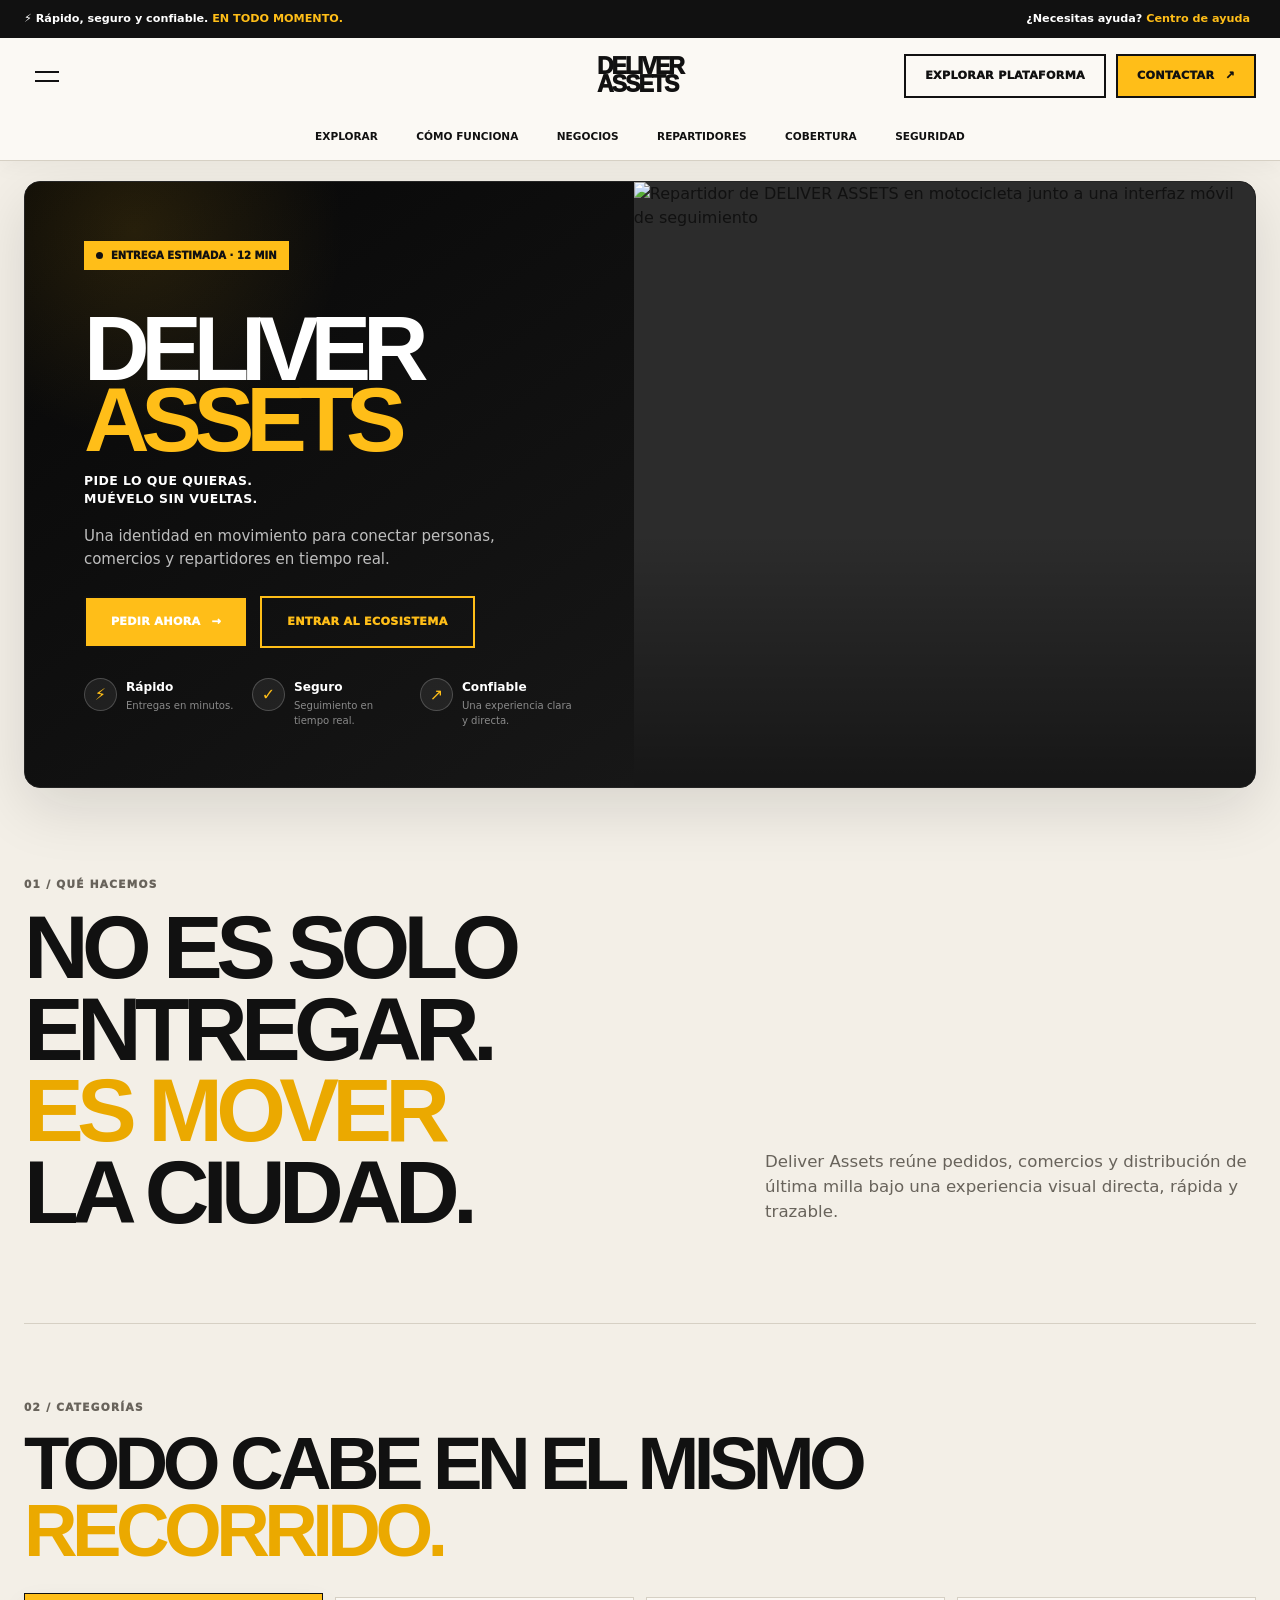
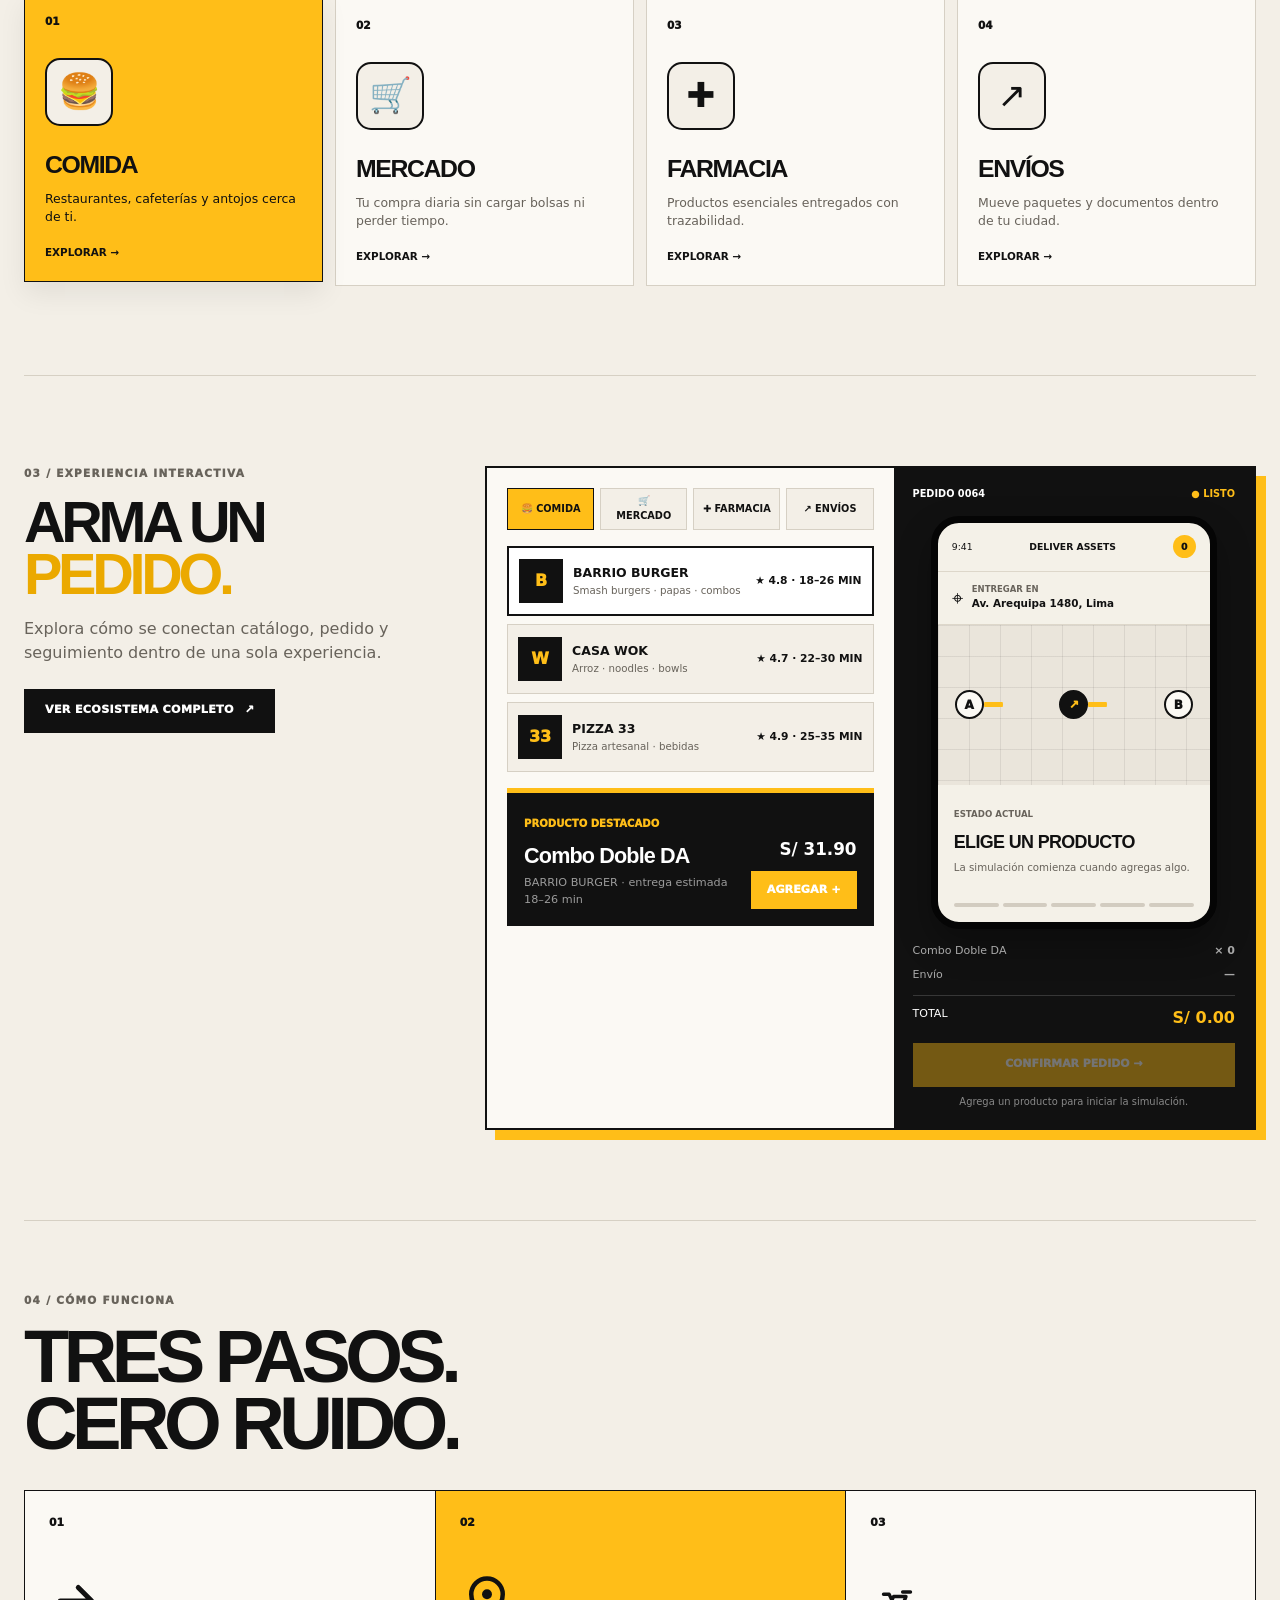
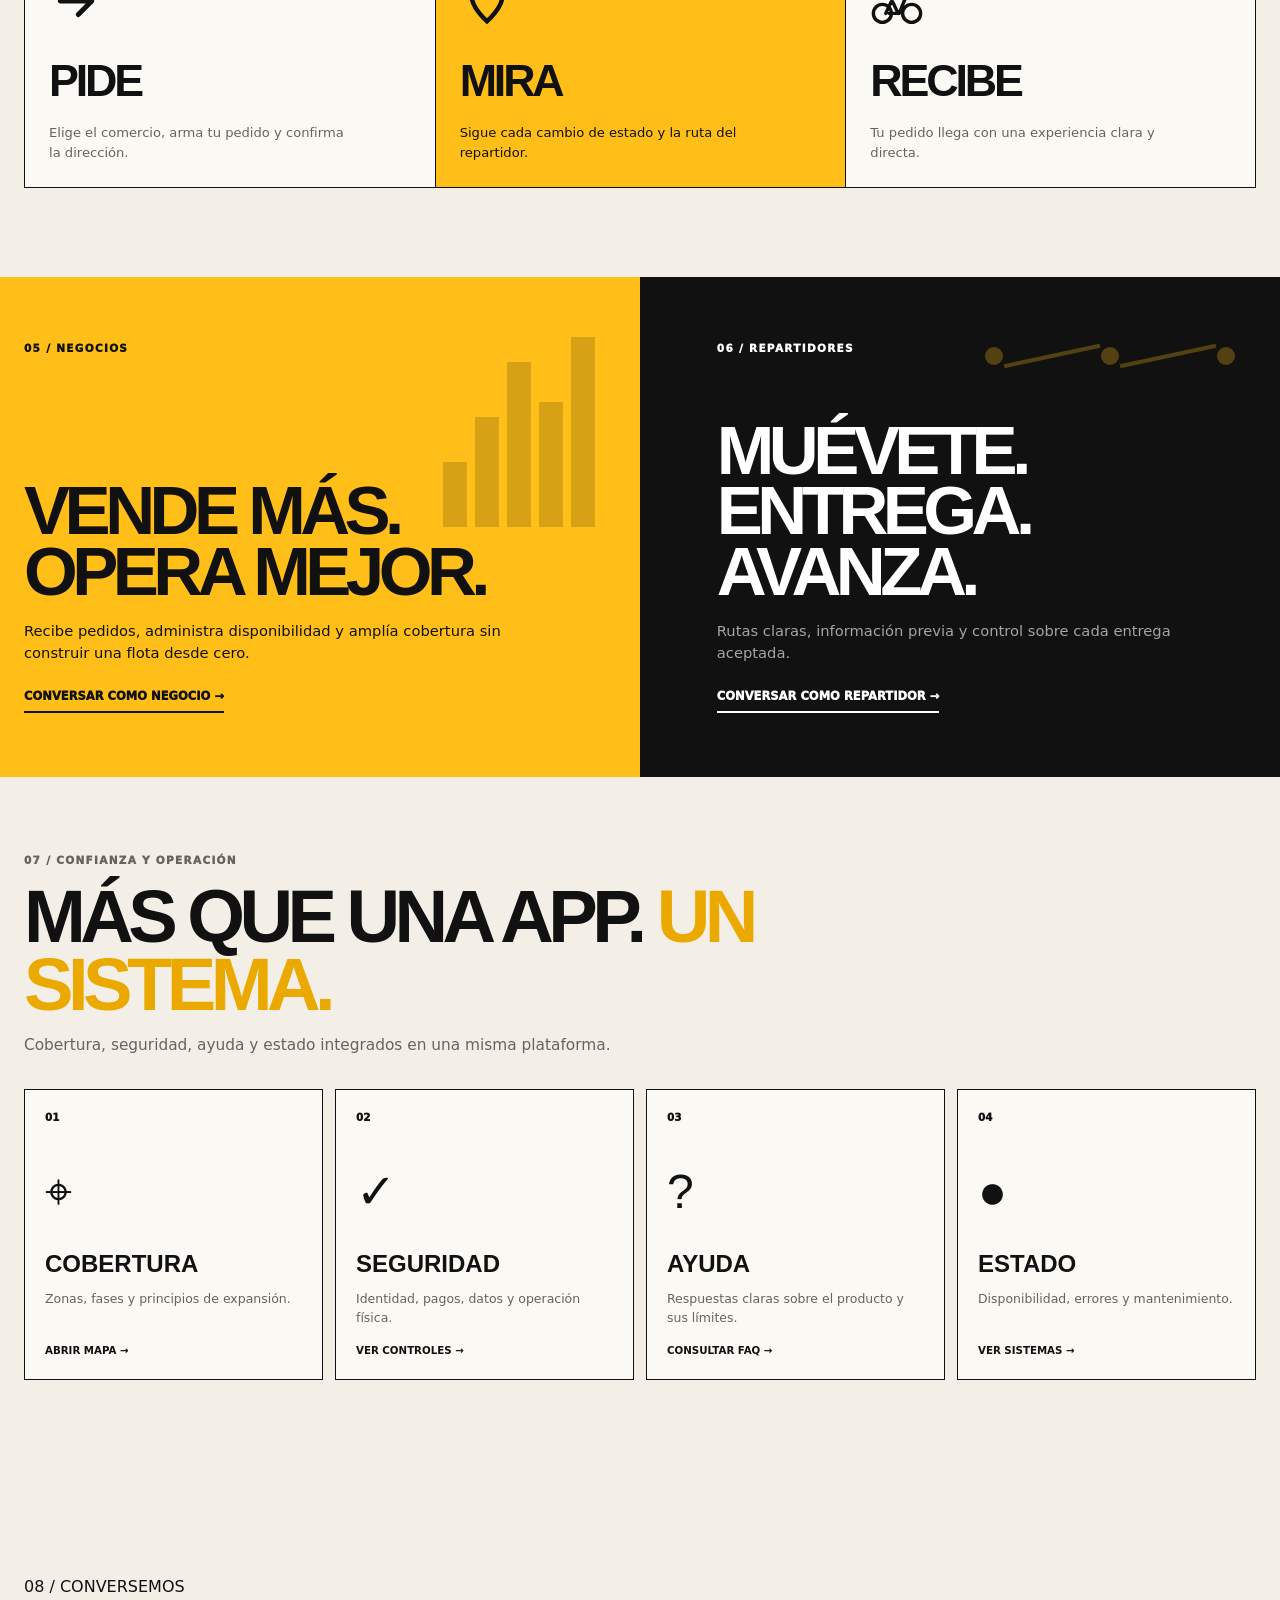
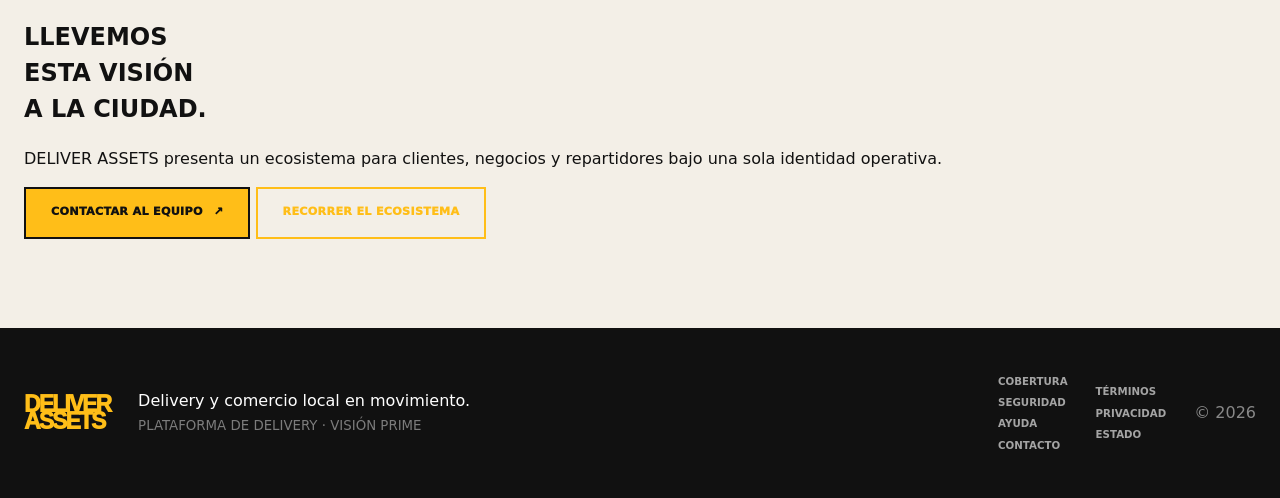
==== commit 192e75d5: "feat: align commercial messaging and official hero" ====
--- a/index.html
+++ b/index.html
@@ -8,6 +8,7 @@
     <meta property="og:title" content="DELIVER ASSETS — Delivery y comercio local en movimiento" />
     <meta property="og:description" content="Pide lo que quieras. Muévelo sin vueltas." />
     <meta property="og:type" content="website" />
+    <meta property="og:image" content="https://morimilpabfelon-cell.github.io/DELIVER-ASESSET-prime/assets/hero-official.svg" />
     <title>DELIVER ASSETS — Pide. Mira. Recibe.</title>
     <link rel="stylesheet" href="./styles.css" />
     <script src="./script.js" defer></script>
@@ -18,7 +19,7 @@
     <header class="site-header" data-header>
       <div class="utility-bar">
         <p><span aria-hidden="true">⚡</span> Rápido, seguro y confiable. <strong>En todo momento.</strong></p>
-        <button type="button" data-open-public="help">¿Necesitas ayuda? <b>Soporte 24/7</b></button>
+        <button type="button" data-open-public="help">¿Necesitas ayuda? <b>Centro de ayuda</b></button>
       </div>
 
       <div class="header-main">
@@ -33,8 +34,8 @@
         </a>
 
         <div class="header-actions">
-          <button class="button button-ghost" type="button" data-open-demo>ABRIR DEMO</button>
-          <a class="button button-accent" href="#registro">INGRESAR <span aria-hidden="true">↗</span></a>
+          <button class="button button-ghost" type="button" data-open-demo>EXPLORAR PLATAFORMA</button>
+          <button class="button button-accent" type="button" data-open-public="contact">CONTACTAR <span aria-hidden="true">↗</span></button>
         </div>
       </div>
 
@@ -51,7 +52,7 @@
     <main id="contenido">
       <section class="hero" id="inicio" aria-labelledby="hero-title">
         <div class="hero-copy">
-          <div class="live-chip"><span aria-hidden="true"></span> En vivo · 12 min estimados</div>
+          <div class="live-chip"><span aria-hidden="true"></span> ENTREGA ESTIMADA · 12 MIN</div>
           <h1 id="hero-title"><span>DELIVER</span><strong>ASSETS</strong></h1>
           <p class="hero-slogan"><strong>PIDE LO QUE QUIERAS.</strong><strong>MUÉVELO SIN VUELTAS.</strong></p>
           <p class="hero-lead">Una identidad en movimiento para conectar personas, comercios y repartidores en tiempo real.</p>
@@ -62,13 +63,12 @@
           <ul class="hero-trust" aria-label="Principios del producto">
             <li><i aria-hidden="true">⚡</i><span><strong>Rápido</strong><small>Entregas en minutos.</small></span></li>
             <li><i aria-hidden="true">✓</i><span><strong>Seguro</strong><small>Seguimiento en tiempo real.</small></span></li>
-            <li><i aria-hidden="true">↗</i><span><strong>Confiable</strong><small>Siempre disponible.</small></span></li>
+            <li><i aria-hidden="true">↗</i><span><strong>Confiable</strong><small>Una experiencia clara y directa.</small></span></li>
           </ul>
         </div>
 
-        <div class="hero-visual" aria-label="Concepto visual de una entrega en movimiento">
-          <img src="./assets/hero-vision.svg" alt="Repartidor urbano junto a una interfaz móvil de seguimiento" width="663" height="570" />
-          <div class="hero-visual-label"><span>PIDE</span><strong>SIGUE · RECIBE</strong></div>
+        <div class="hero-visual" aria-label="Entrega urbana y seguimiento en una sola experiencia">
+          <img src="./assets/hero-official.svg" alt="Repartidor de DELIVER ASSETS en motocicleta junto a una interfaz móvil de seguimiento" width="684" height="570" />
         </div>
       </section>
 
@@ -101,14 +101,14 @@
         </div>
       </section>
 
-      <section class="product-lab section" aria-labelledby="lab-title">
+      <section class="product-lab section" id="experiencia" aria-labelledby="lab-title">
         <div class="lab-intro">
           <div class="section-heading">
             <p>03 / EXPERIENCIA INTERACTIVA</p>
             <h2 id="lab-title">ARMA UN <span>PEDIDO.</span></h2>
           </div>
           <p>Explora cómo se conectan catálogo, pedido y seguimiento dentro de una sola experiencia.</p>
-          <button class="button button-dark" type="button" data-open-demo>ABRIR ECOSISTEMA COMPLETO <span aria-hidden="true">↗</span></button>
+          <button class="button button-dark" type="button" data-open-demo>VER ECOSISTEMA COMPLETO <span aria-hidden="true">↗</span></button>
         </div>
 
         <div class="lab-shell">
@@ -128,19 +128,19 @@
             </div>
           </div>
 
-          <aside class="order-console" aria-label="Simulación de pedido">
-            <div class="console-head"><span>DEMO / PEDIDO 0064</span><b data-live-status>● LISTO</b></div>
+          <aside class="order-console" aria-label="Seguimiento del pedido">
+            <div class="console-head"><span>PEDIDO 0064</span><b data-live-status>● LISTO</b></div>
             <div class="demo-phone">
               <div class="phone-top"><span>9:41</span><strong>DELIVER ASSETS</strong><i data-cart-count>0</i></div>
               <div class="demo-address"><span aria-hidden="true">⌖</span><p><small>ENTREGAR EN</small><strong>Av. Arequipa 1480, Lima</strong></p></div>
               <div class="demo-map" data-demo-map><i class="point point-a">A</i><span></span><i class="rider-dot">↗</i><span></span><i class="point point-b">B</i></div>
-              <div class="tracking-copy"><span>ESTADO ACTUAL</span><h3 data-order-label>ELIGE UN PRODUCTO</h3><p data-order-detail>La simulación comienza cuando agregas algo.</p></div>
+              <div class="tracking-copy"><span>ESTADO ACTUAL</span><h3 data-order-label>ELIGE UN PRODUCTO</h3><p data-order-detail>El recorrido comienza cuando agregas un producto.</p></div>
               <div class="progress-track" aria-label="Progreso del pedido" data-progress><i></i><i></i><i></i><i></i><i></i></div>
             </div>
             <div class="order-summary"><p><span data-order-item>Combo Doble DA</span><b>× <span data-order-quantity>0</span></b></p><p><span>Envío</span><b data-delivery-fee>—</b></p><p class="order-total"><span>TOTAL</span><strong data-order-total>S/ 0.00</strong></p></div>
             <button class="confirm-order" type="button" data-confirm-order disabled>CONFIRMAR PEDIDO <span aria-hidden="true">→</span></button>
             <button class="reset-order" type="button" data-reset-order hidden>NUEVO PEDIDO ↻</button>
-            <p class="console-hint" data-console-hint>Agrega un producto para iniciar la simulación.</p>
+            <p class="console-hint" data-console-hint>Agrega un producto para iniciar el recorrido.</p>
           </aside>
         </div>
       </section>
@@ -162,14 +162,14 @@
           <p>05 / NEGOCIOS</p>
           <h2>VENDE MÁS.<br />OPERA MEJOR.</h2>
           <p>Recibe pedidos, administra disponibilidad y amplía cobertura sin construir una flota desde cero.</p>
-          <a href="#registro">REGISTRAR NEGOCIO <span aria-hidden="true">→</span></a>
+          <a href="#contacto">CONVERSAR COMO NEGOCIO <span aria-hidden="true">→</span></a>
           <div class="panel-bars" aria-hidden="true"><i></i><i></i><i></i><i></i><i></i></div>
         </article>
         <article class="ecosystem-panel rider-panel" id="repartidores">
           <p>06 / REPARTIDORES</p>
           <h2>MUÉVETE.<br />ENTREGA.<br />AVANZA.</h2>
           <p>Rutas claras, información previa y control sobre cada entrega aceptada.</p>
-          <a href="#registro">QUIERO REPARTIR <span aria-hidden="true">→</span></a>
+          <a href="#contacto">CONVERSAR COMO REPARTIDOR <span aria-hidden="true">→</span></a>
           <div class="route-graphic" aria-hidden="true"><span></span><i></i><span></span><i></i><span></span></div>
         </article>
       </section>
@@ -178,7 +178,7 @@
         <div class="section-heading">
           <p>07 / CONFIANZA Y OPERACIÓN</p>
           <h2 id="public-hub-title">MÁS QUE UNA APP. <span>UN SISTEMA.</span></h2>
-          <p>Cobertura, seguridad, soporte y estado operativo integrados en una misma plataforma.</p>
+          <p>Cobertura, seguridad, ayuda y estado integrados en una misma plataforma.</p>
         </div>
         <div class="public-hub-grid">
           <button type="button" data-open-public="coverage"><span>01</span><i>⌖</i><h3>COBERTURA</h3><p>Zonas, fases y principios de expansión.</p><b>ABRIR MAPA →</b></button>
@@ -188,26 +188,22 @@
         </div>
       </section>
 
-      <section class="signup section" id="registro" aria-labelledby="signup-title">
+      <section class="contact-cta section" id="contacto" aria-labelledby="contact-title">
         <div>
-          <p>08 / PRIMERA ETAPA</p>
-          <h2 id="signup-title">ENTRA<br />ANTES<br />QUE TODOS.</h2>
-        </div>
-        <form class="signup-form" data-signup-form>
-          <div data-form-fields>
-            <label><span>CORREO</span><input type="email" required placeholder="tu@correo.com" /></label>
-            <label><span>PERFIL</span><select><option>Usuario</option><option>Negocio</option><option>Repartidor</option></select></label>
-            <button type="submit">SOLICITAR ACCESO <span aria-hidden="true">↗</span></button>
-            <small>Acceso anticipado para usuarios, negocios y repartidores.</small>
-          </div>
-          <div class="form-success" data-form-success hidden><span>✓</span><h3>REGISTRO RECIBIDO.</h3><p>Gracias por sumarte a la visión de DELIVER ASSETS.</p><button type="button" data-form-reset>VOLVER</button></div>
-        </form>
+          <p>08 / CONVERSEMOS</p>
+          <h2 id="contact-title">LLEVEMOS<br />ESTA VISIÓN<br />A LA CIUDAD.</h2>
+        </div>
+        <div class="contact-actions">
+          <p>DELIVER ASSETS presenta un ecosistema para clientes, negocios y repartidores bajo una sola identidad operativa.</p>
+          <button class="button button-accent button-large" type="button" data-open-public="contact">CONTACTAR AL EQUIPO <span aria-hidden="true">↗</span></button>
+          <button class="button button-dark-outline button-large" type="button" data-open-demo>RECORRER EL ECOSISTEMA</button>
+        </div>
       </section>
     </main>
 
     <footer class="site-footer">
       <a class="brand footer-brand" href="#inicio"><span>DELIVER</span><span>ASSETS</span></a>
-      <div><p>Delivery y comercio local en movimiento.</p><small>ECOSISTEMA WEB · REDISEÑO PRIME</small></div>
+      <div><p>Delivery y comercio local en movimiento.</p><small>PLATAFORMA DE DELIVERY · VISIÓN PRIME</small></div>
       <nav aria-label="Enlaces públicos">
         <button type="button" data-open-public="coverage">COBERTURA</button>
         <button type="button" data-open-public="security">SEGURIDAD</button>
@@ -240,7 +236,7 @@
             <article><span>R</span><small>ENTREGAS Y GANANCIAS</small><h3>Repartidor</h3><p>Recibe ofertas, completa rutas y controla tus pagos.</p></article>
             <article><span>A</span><small>CONTROL CENTRAL</small><h3>Administración</h3><p>Supervisa todo el ecosistema, finanzas, zonas, usuarios y riesgo.</p></article>
           </div>
-          <a class="button button-accent button-large" href="https://github.com/morimilpabfelon-cell/DELIVER-ASSETS" target="_blank" rel="noreferrer">ABRIR PROTOTIPO ORIGINAL <span aria-hidden="true">↗</span></a>
+          <a class="button button-accent button-large" href="https://github.com/morimilpabfelon-cell/DELIVER-ASSETS" target="_blank" rel="noreferrer">VER PRODUCTO ORIGINAL <span aria-hidden="true">↗</span></a>
         </div>
       </div>
     </dialog>
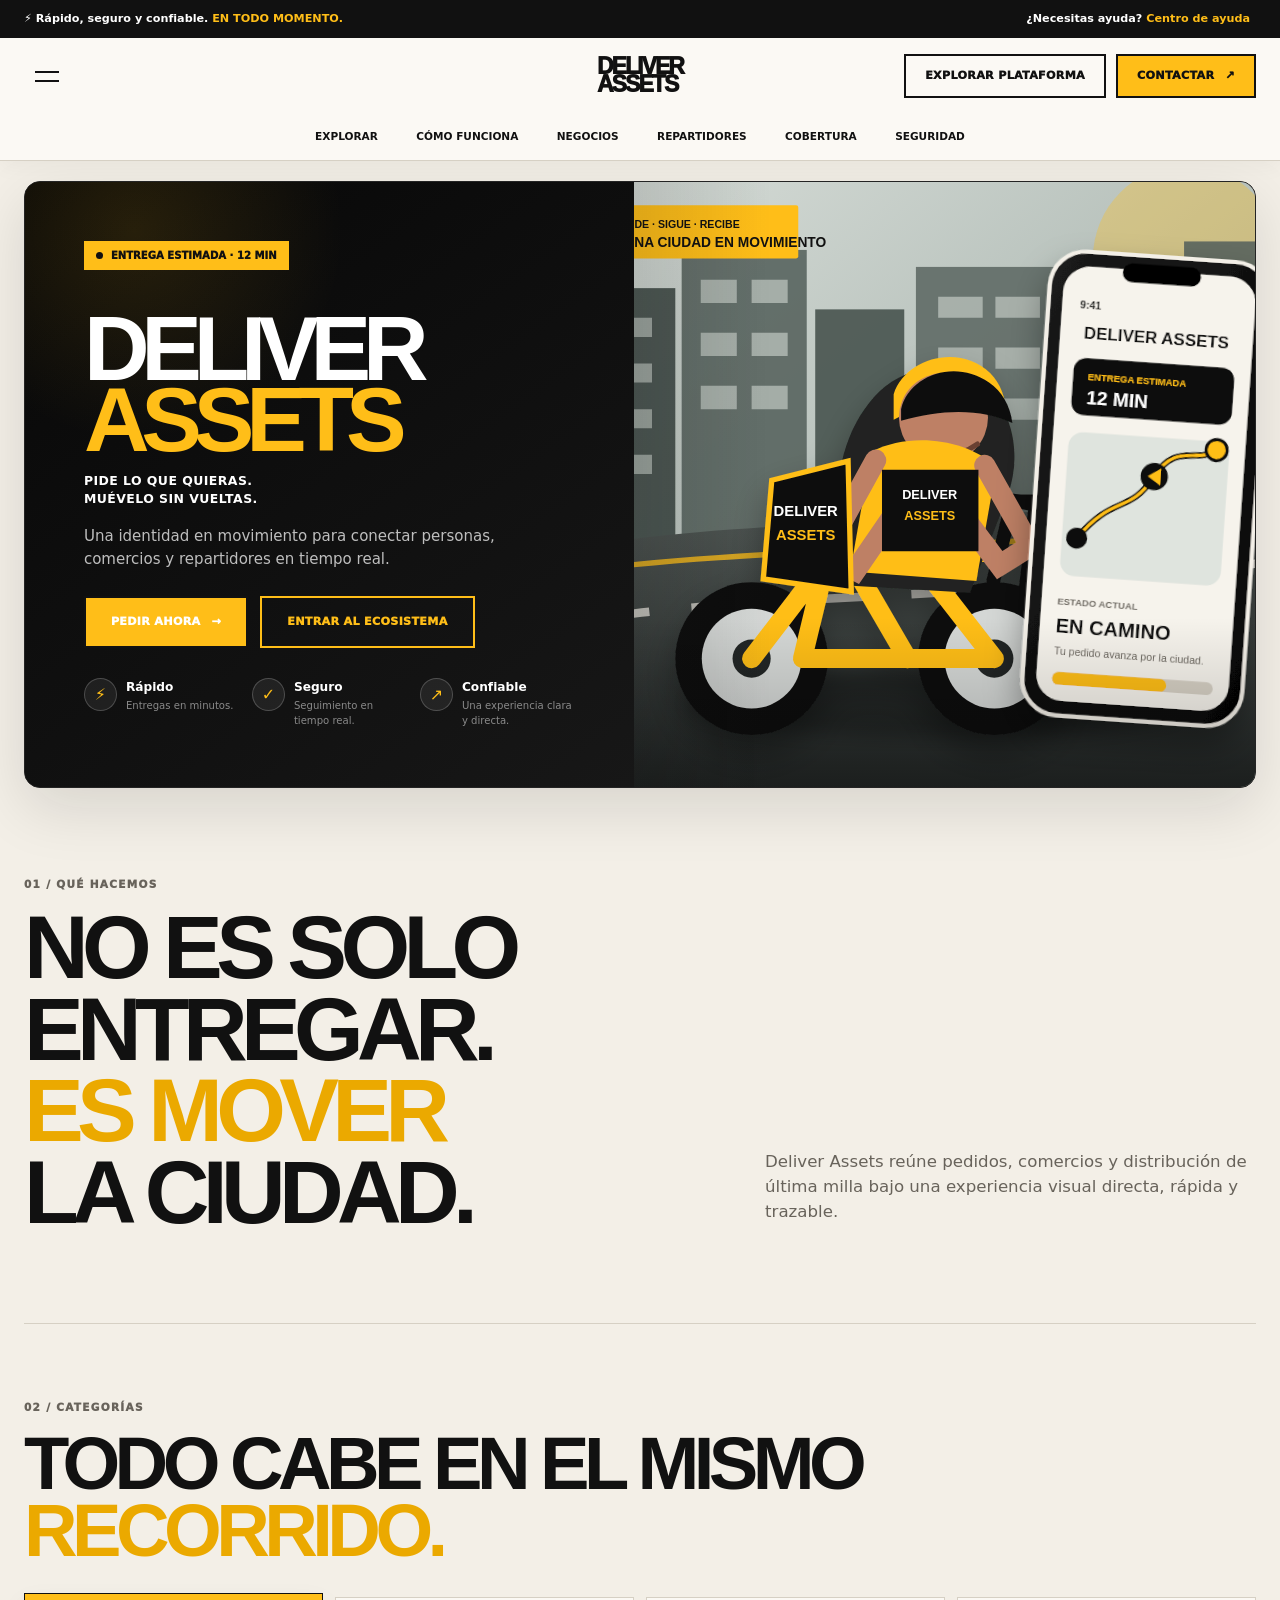
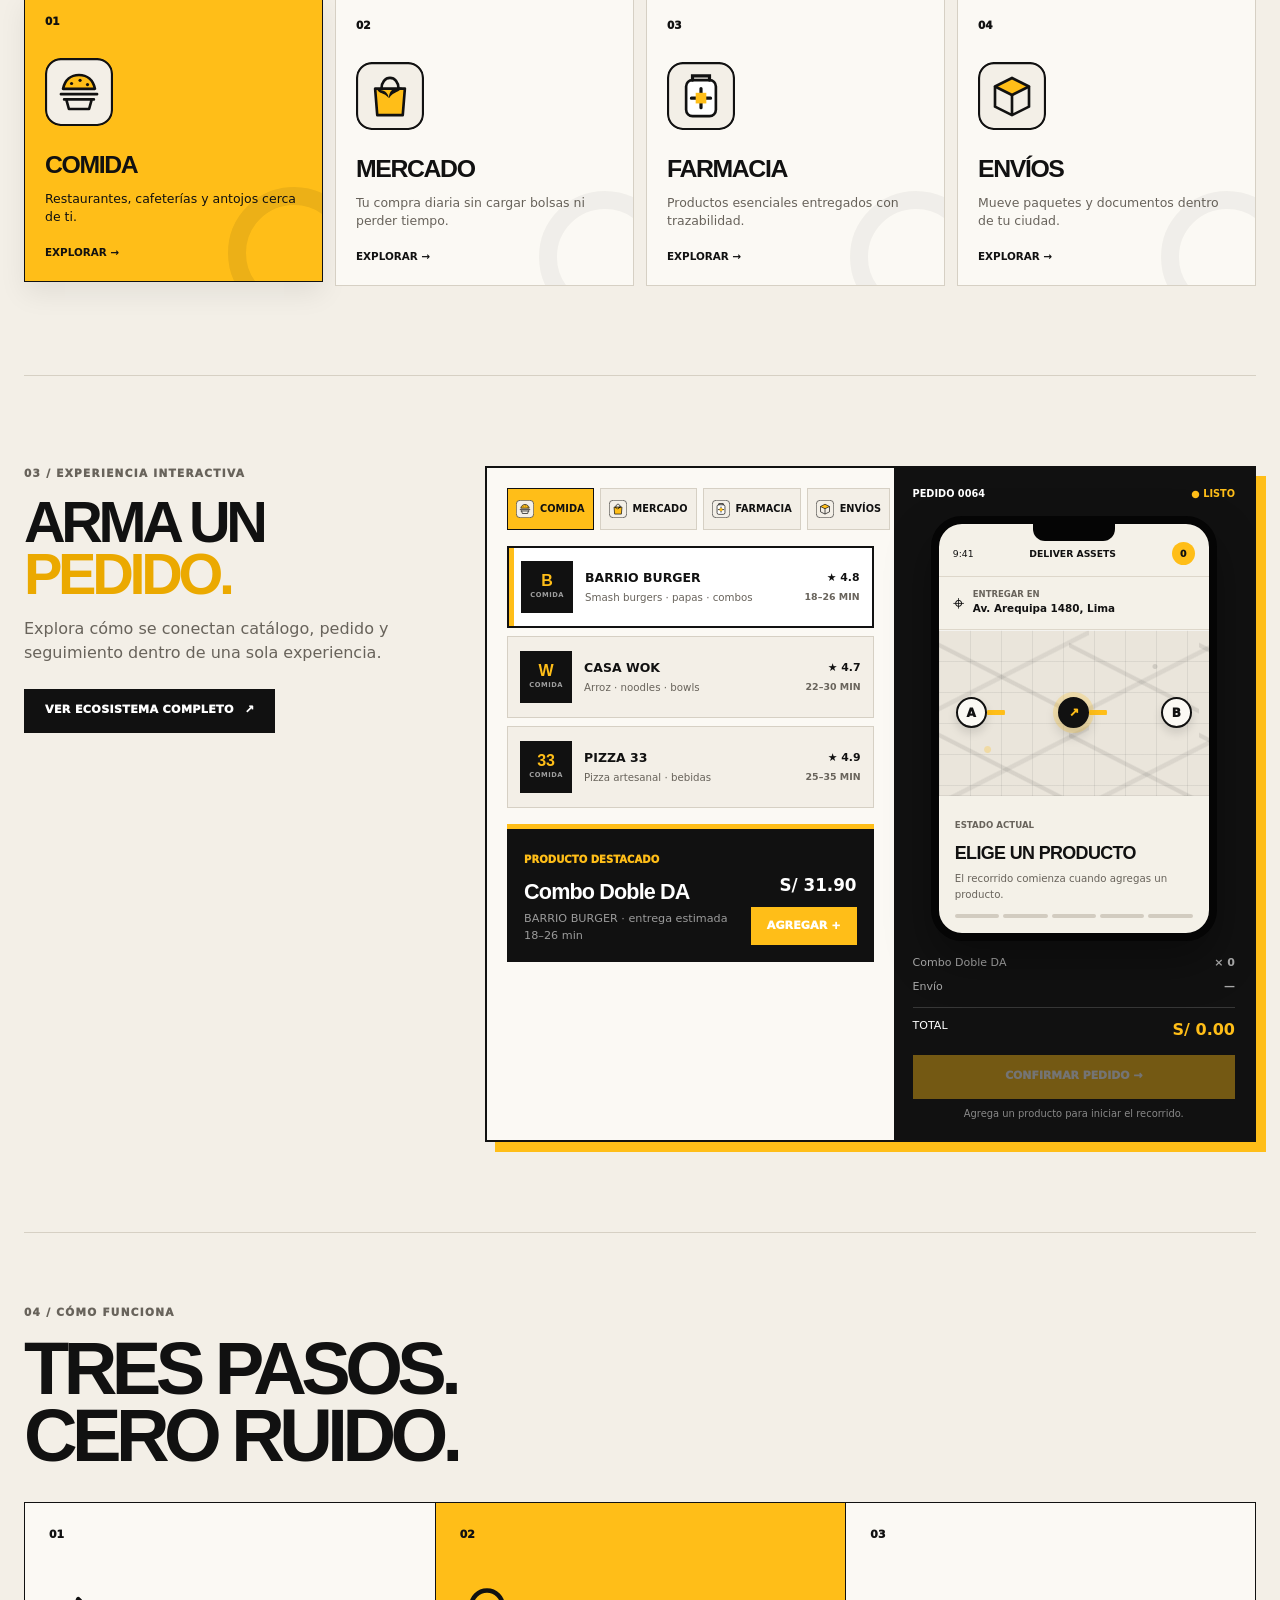
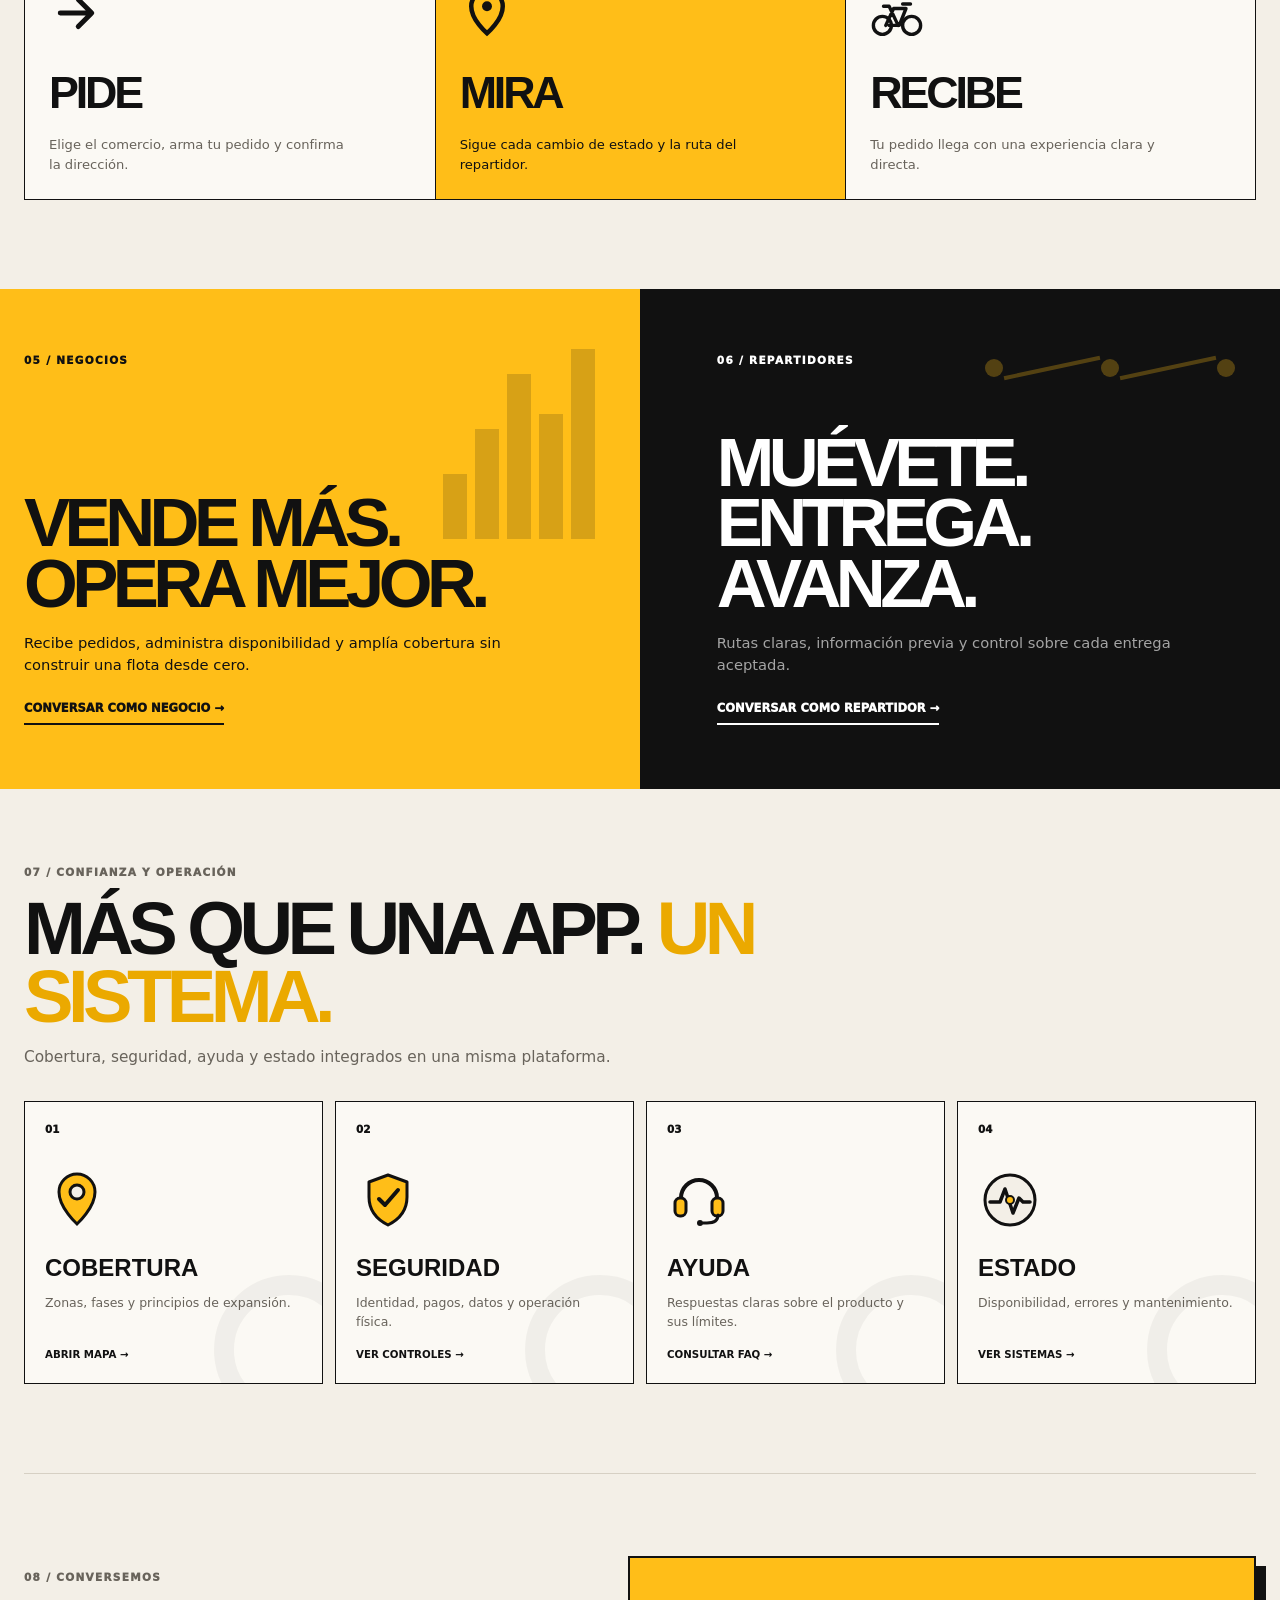
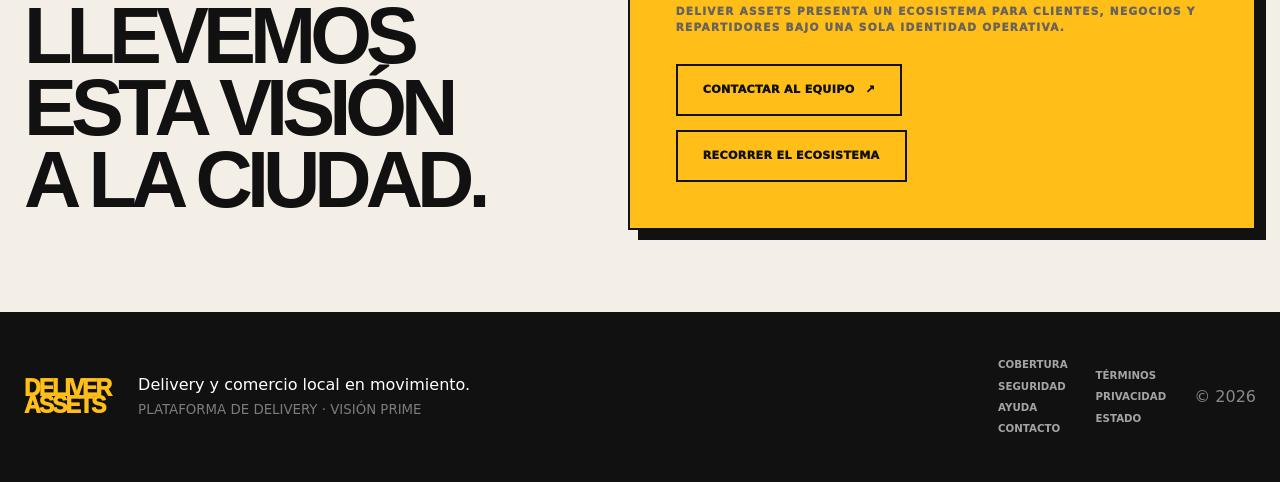
==== commit 7e349182: "style: finalize Prime visual polish and Pages metadata" ====
--- a/index.html
+++ b/index.html
@@ -5,11 +5,23 @@
     <meta name="viewport" content="width=device-width, initial-scale=1" />
     <meta name="description" content="DELIVER ASSETS conecta personas, comercios y repartidores en una experiencia urbana de pedidos, seguimiento y entrega." />
     <meta name="theme-color" content="#111111" />
+    <meta name="robots" content="index, follow, max-image-preview:large" />
+    <link rel="canonical" href="https://morimilpabfelon-cell.github.io/DELIVER-ASESSET-prime/" />
+    <meta property="og:site_name" content="DELIVER ASSETS" />
     <meta property="og:title" content="DELIVER ASSETS — Delivery y comercio local en movimiento" />
     <meta property="og:description" content="Pide lo que quieras. Muévelo sin vueltas." />
     <meta property="og:type" content="website" />
-    <meta property="og:image" content="https://morimilpabfelon-cell.github.io/DELIVER-ASESSET-prime/assets/hero-official.svg" />
+    <meta property="og:url" content="https://morimilpabfelon-cell.github.io/DELIVER-ASESSET-prime/" />
+    <meta property="og:image" content="https://morimilpabfelon-cell.github.io/DELIVER-ASESSET-prime/assets/og-deliver-assets.svg" />
+    <meta property="og:image:width" content="1200" />
+    <meta property="og:image:height" content="630" />
+    <meta name="twitter:card" content="summary_large_image" />
+    <meta name="twitter:title" content="DELIVER ASSETS — Pide. Mira. Recibe." />
+    <meta name="twitter:description" content="Delivery y comercio local en movimiento." />
+    <meta name="twitter:image" content="https://morimilpabfelon-cell.github.io/DELIVER-ASESSET-prime/assets/og-deliver-assets.svg" />
     <title>DELIVER ASSETS — Pide. Mira. Recibe.</title>
+    <link rel="icon" href="./assets/favicon.svg" type="image/svg+xml" />
+    <link rel="manifest" href="./site.webmanifest" />
     <link rel="stylesheet" href="./styles.css" />
     <script src="./script.js" defer></script>
   </head>
@@ -87,16 +99,16 @@
         </div>
         <div class="category-grid" data-category-grid>
           <button class="category-card is-active" type="button" data-category="comida">
-            <span>01</span><i aria-hidden="true">🍔</i><h3>COMIDA</h3><p>Restaurantes, cafeterías y antojos cerca de ti.</p><b>EXPLORAR →</b>
+            <span>01</span><svg class="category-icon" width="68" height="68" viewBox="0 0 64 64" aria-hidden="true"><rect x="1" y="1" width="62" height="62" rx="14" fill="#f3efe7" stroke="#111" stroke-width="2"/><path d="M17 29c1.7-8.3 7.4-13 15-13s13.3 4.7 15 13H17Z" fill="#ffbe18" stroke="#111" stroke-width="2.5" stroke-linejoin="round"/><path d="M15 34h34M18 39h28M20 39l2.5 9h19L44 39" fill="none" stroke="#111" stroke-width="2.5" stroke-linecap="round" stroke-linejoin="round"/><circle cx="25" cy="24" r="1.5" fill="#111"/><circle cx="33" cy="21" r="1.5" fill="#111"/><circle cx="40" cy="25" r="1.5" fill="#111"/></svg><h3>COMIDA</h3><p>Restaurantes, cafeterías y antojos cerca de ti.</p><b>EXPLORAR →</b>
           </button>
           <button class="category-card" type="button" data-category="mercado">
-            <span>02</span><i aria-hidden="true">🛒</i><h3>MERCADO</h3><p>Tu compra diaria sin cargar bolsas ni perder tiempo.</p><b>EXPLORAR →</b>
+            <span>02</span><svg class="category-icon" width="68" height="68" viewBox="0 0 64 64" aria-hidden="true"><rect x="1" y="1" width="62" height="62" rx="14" fill="#f3efe7" stroke="#111" stroke-width="2"/><path d="M18 25h28l-2 25H20l-2-25Z" fill="#ffbe18" stroke="#111" stroke-width="2.5" stroke-linejoin="round"/><path d="M24 25c0-6 3.5-10 8-10s8 4 8 10" fill="none" stroke="#111" stroke-width="2.5" stroke-linecap="round"/><path d="M31 34c5-7 10-5 12-10-7 0-12 2-12 10Z" fill="#111"/><path d="M31 34c-5-6-9-4-11-8 6 0 10 2 11 8Z" fill="#111"/></svg><h3>MERCADO</h3><p>Tu compra diaria sin cargar bolsas ni perder tiempo.</p><b>EXPLORAR →</b>
           </button>
           <button class="category-card" type="button" data-category="farmacia">
-            <span>03</span><i aria-hidden="true">✚</i><h3>FARMACIA</h3><p>Productos esenciales entregados con trazabilidad.</p><b>EXPLORAR →</b>
+            <span>03</span><svg class="category-icon" width="68" height="68" viewBox="0 0 64 64" aria-hidden="true"><rect x="1" y="1" width="62" height="62" rx="14" fill="#f3efe7" stroke="#111" stroke-width="2"/><rect x="18" y="17" width="28" height="34" rx="6" fill="#fff" stroke="#111" stroke-width="2.5"/><path d="M24 17v-4h16v4M32 25v18M23 34h18" fill="none" stroke="#111" stroke-width="3" stroke-linecap="round"/><rect x="27" y="29" width="10" height="10" fill="#ffbe18"/></svg><h3>FARMACIA</h3><p>Productos esenciales entregados con trazabilidad.</p><b>EXPLORAR →</b>
           </button>
           <button class="category-card" type="button" data-category="envios">
-            <span>04</span><i aria-hidden="true">↗</i><h3>ENVÍOS</h3><p>Mueve paquetes y documentos dentro de tu ciudad.</p><b>EXPLORAR →</b>
+            <span>04</span><svg class="category-icon" width="68" height="68" viewBox="0 0 64 64" aria-hidden="true"><rect x="1" y="1" width="62" height="62" rx="14" fill="#f3efe7" stroke="#111" stroke-width="2"/><path d="M16 23 32 15l16 8-16 8-16-8Z" fill="#ffbe18" stroke="#111" stroke-width="2.5" stroke-linejoin="round"/><path d="M16 23v19l16 8 16-8V23M32 31v19" fill="none" stroke="#111" stroke-width="2.5" stroke-linejoin="round"/></svg><h3>ENVÍOS</h3><p>Mueve paquetes y documentos dentro de tu ciudad.</p><b>EXPLORAR →</b>
           </button>
         </div>
       </section>
@@ -114,10 +126,10 @@
         <div class="lab-shell">
           <div class="lab-catalog">
             <div class="category-tabs" role="tablist" aria-label="Categorías de pedido">
-              <button type="button" role="tab" aria-selected="true" data-tab="comida">🍔 COMIDA</button>
-              <button type="button" role="tab" aria-selected="false" data-tab="mercado">🛒 MERCADO</button>
-              <button type="button" role="tab" aria-selected="false" data-tab="farmacia">✚ FARMACIA</button>
-              <button type="button" role="tab" aria-selected="false" data-tab="envios">↗ ENVÍOS</button>
+              <button type="button" role="tab" aria-selected="true" data-tab="comida"><svg class="tab-icon" width="18" height="18" viewBox="0 0 64 64" aria-hidden="true"><rect x="1" y="1" width="62" height="62" rx="14" fill="#f3efe7" stroke="#111" stroke-width="2"/><path d="M17 29c1.7-8.3 7.4-13 15-13s13.3 4.7 15 13H17Z" fill="#ffbe18" stroke="#111" stroke-width="2.5" stroke-linejoin="round"/><path d="M15 34h34M18 39h28M20 39l2.5 9h19L44 39" fill="none" stroke="#111" stroke-width="2.5" stroke-linecap="round" stroke-linejoin="round"/><circle cx="25" cy="24" r="1.5" fill="#111"/><circle cx="33" cy="21" r="1.5" fill="#111"/><circle cx="40" cy="25" r="1.5" fill="#111"/></svg>COMIDA</button>
+              <button type="button" role="tab" aria-selected="false" data-tab="mercado"><svg class="tab-icon" width="18" height="18" viewBox="0 0 64 64" aria-hidden="true"><rect x="1" y="1" width="62" height="62" rx="14" fill="#f3efe7" stroke="#111" stroke-width="2"/><path d="M18 25h28l-2 25H20l-2-25Z" fill="#ffbe18" stroke="#111" stroke-width="2.5" stroke-linejoin="round"/><path d="M24 25c0-6 3.5-10 8-10s8 4 8 10" fill="none" stroke="#111" stroke-width="2.5" stroke-linecap="round"/><path d="M31 34c5-7 10-5 12-10-7 0-12 2-12 10Z" fill="#111"/><path d="M31 34c-5-6-9-4-11-8 6 0 10 2 11 8Z" fill="#111"/></svg>MERCADO</button>
+              <button type="button" role="tab" aria-selected="false" data-tab="farmacia"><svg class="tab-icon" width="18" height="18" viewBox="0 0 64 64" aria-hidden="true"><rect x="1" y="1" width="62" height="62" rx="14" fill="#f3efe7" stroke="#111" stroke-width="2"/><rect x="18" y="17" width="28" height="34" rx="6" fill="#fff" stroke="#111" stroke-width="2.5"/><path d="M24 17v-4h16v4M32 25v18M23 34h18" fill="none" stroke="#111" stroke-width="3" stroke-linecap="round"/><rect x="27" y="29" width="10" height="10" fill="#ffbe18"/></svg>FARMACIA</button>
+              <button type="button" role="tab" aria-selected="false" data-tab="envios"><svg class="tab-icon" width="18" height="18" viewBox="0 0 64 64" aria-hidden="true"><rect x="1" y="1" width="62" height="62" rx="14" fill="#f3efe7" stroke="#111" stroke-width="2"/><path d="M16 23 32 15l16 8-16 8-16-8Z" fill="#ffbe18" stroke="#111" stroke-width="2.5" stroke-linejoin="round"/><path d="M16 23v19l16 8 16-8V23M32 31v19" fill="none" stroke="#111" stroke-width="2.5" stroke-linejoin="round"/></svg>ENVÍOS</button>
             </div>
 
             <div class="store-list" data-store-list aria-live="polite"></div>
@@ -133,7 +145,7 @@
             <div class="demo-phone">
               <div class="phone-top"><span>9:41</span><strong>DELIVER ASSETS</strong><i data-cart-count>0</i></div>
               <div class="demo-address"><span aria-hidden="true">⌖</span><p><small>ENTREGAR EN</small><strong>Av. Arequipa 1480, Lima</strong></p></div>
-              <div class="demo-map" data-demo-map><i class="point point-a">A</i><span></span><i class="rider-dot">↗</i><span></span><i class="point point-b">B</i></div>
+              <div class="demo-map" data-demo-map aria-hidden="true"><i class="point point-a">A</i><span></span><i class="rider-dot">↗</i><span></span><i class="point point-b">B</i></div>
               <div class="tracking-copy"><span>ESTADO ACTUAL</span><h3 data-order-label>ELIGE UN PRODUCTO</h3><p data-order-detail>El recorrido comienza cuando agregas un producto.</p></div>
               <div class="progress-track" aria-label="Progreso del pedido" data-progress><i></i><i></i><i></i><i></i><i></i></div>
             </div>
@@ -181,10 +193,10 @@
           <p>Cobertura, seguridad, ayuda y estado integrados en una misma plataforma.</p>
         </div>
         <div class="public-hub-grid">
-          <button type="button" data-open-public="coverage"><span>01</span><i>⌖</i><h3>COBERTURA</h3><p>Zonas, fases y principios de expansión.</p><b>ABRIR MAPA →</b></button>
-          <button type="button" data-open-public="security"><span>02</span><i>✓</i><h3>SEGURIDAD</h3><p>Identidad, pagos, datos y operación física.</p><b>VER CONTROLES →</b></button>
-          <button type="button" data-open-public="help"><span>03</span><i>?</i><h3>AYUDA</h3><p>Respuestas claras sobre el producto y sus límites.</p><b>CONSULTAR FAQ →</b></button>
-          <button type="button" data-open-public="status"><span>04</span><i>●</i><h3>ESTADO</h3><p>Disponibilidad, errores y mantenimiento.</p><b>VER SISTEMAS →</b></button>
+          <button type="button" data-open-public="coverage"><span>01</span><svg class="hub-icon" width="64" height="64" viewBox="0 0 64 64" aria-hidden="true"><path d="M32 56s18-16.2 18-32A18 18 0 1 0 14 24c0 15.8 18 32 18 32Z" fill="#ffbe18" stroke="#111" stroke-width="3"/><circle cx="32" cy="24" r="7" fill="#f3efe7" stroke="#111" stroke-width="3"/></svg><h3>COBERTURA</h3><p>Zonas, fases y principios de expansión.</p><b>ABRIR MAPA →</b></button>
+          <button type="button" data-open-public="security"><span>02</span><svg class="hub-icon" width="64" height="64" viewBox="0 0 64 64" aria-hidden="true"><path d="M32 7 51 14v15c0 13-7.6 22.3-19 28-11.4-5.7-19-15-19-28V14L32 7Z" fill="#ffbe18" stroke="#111" stroke-width="3" stroke-linejoin="round"/><path d="m23 31 6 6 13-15" fill="none" stroke="#111" stroke-width="4" stroke-linecap="round" stroke-linejoin="round"/></svg><h3>SEGURIDAD</h3><p>Identidad, pagos, datos y operación física.</p><b>VER CONTROLES →</b></button>
+          <button type="button" data-open-public="help"><span>03</span><svg class="hub-icon" width="64" height="64" viewBox="0 0 64 64" aria-hidden="true"><path d="M14 34v-4a18 18 0 0 1 36 0v4" fill="none" stroke="#111" stroke-width="4" stroke-linecap="round"/><rect x="8" y="30" width="11" height="18" rx="5" fill="#ffbe18" stroke="#111" stroke-width="3"/><rect x="45" y="30" width="11" height="18" rx="5" fill="#ffbe18" stroke="#111" stroke-width="3"/><path d="M51 47c0 6-5 8-11 8h-4" fill="none" stroke="#111" stroke-width="3" stroke-linecap="round"/><circle cx="33" cy="55" r="3" fill="#111"/></svg><h3>AYUDA</h3><p>Respuestas claras sobre el producto y sus límites.</p><b>CONSULTAR FAQ →</b></button>
+          <button type="button" data-open-public="status"><span>04</span><svg class="hub-icon" width="64" height="64" viewBox="0 0 64 64" aria-hidden="true"><circle cx="32" cy="32" r="25" fill="#f3efe7" stroke="#111" stroke-width="3"/><path d="M12 34h10l5-13 8 24 6-15 4 4h7" fill="none" stroke="#111" stroke-width="3.5" stroke-linecap="round" stroke-linejoin="round"/><circle cx="32" cy="32" r="4" fill="#ffbe18" stroke="#111" stroke-width="2"/></svg><h3>ESTADO</h3><p>Disponibilidad, errores y mantenimiento.</p><b>VER SISTEMAS →</b></button>
         </div>
       </section>
 
--- a/styles.css
+++ b/styles.css
@@ -33,8 +33,6 @@
 .sr-only { position: absolute; width: 1px; height: 1px; padding: 0; margin: -1px; overflow: hidden; clip: rect(0, 0, 0, 0); white-space: nowrap; border: 0; }
 .skip-link { position: fixed; z-index: 2000; top: 12px; left: 12px; padding: 12px 16px; background: var(--accent); font-weight: 900; transform: translateY(-180%); }
 .skip-link:focus { transform: translateY(0); }
-.demo-notice { display: none !important; }
-
 .site-header { position: sticky; z-index: 100; top: 0; border-bottom: 1px solid var(--line); background: rgba(251, 249, 244, .97); backdrop-filter: blur(18px); box-shadow: 0 6px 20px rgba(17, 17, 17, .04); }
 .utility-bar { min-height: 38px; padding: 0 max(24px, calc((100vw - var(--max)) / 2)); display: flex; align-items: center; justify-content: space-between; gap: 20px; background: var(--ink); color: var(--white); font-size: .7rem; font-weight: 760; }
 .utility-bar p { margin: 0; }
@@ -78,16 +76,13 @@
 .hero-trust strong { font-size: .76rem; }
 .hero-trust small { color: rgba(255, 255, 255, .5); font-size: .63rem; }
 .hero-visual { position: relative; min-height: 570px; overflow: hidden; background: #2c2c2c; }
-.hero-visual img { width: 100%; height: 100%; object-fit: cover; }
-.hero-visual::after { content: ""; position: absolute; inset: 0; background: linear-gradient(180deg, transparent 58%, rgba(0, 0, 0, .5)); pointer-events: none; }
-.hero-visual-label { position: absolute; z-index: 2; right: 24px; bottom: 20px; display: grid; justify-items: end; color: var(--white); }
-.hero-visual-label span { font-size: .63rem; font-weight: 950; letter-spacing: .2em; }
-.hero-visual-label strong { font-family: var(--display); font-size: clamp(1.15rem, 1.8vw, 1.8rem); letter-spacing: -.04em; }
+.hero-visual img { width: 100%; height: 100%; object-fit: cover; object-position: center; }
+.hero-visual::after { content: ""; position: absolute; inset: 0; background: linear-gradient(90deg, rgba(17, 17, 17, .14), transparent 22%), linear-gradient(180deg, transparent 72%, rgba(0, 0, 0, .24)); pointer-events: none; }
 
 .section { width: min(calc(100% - 48px), var(--max)); margin-inline: auto; padding: clamp(68px, 7vw, 100px) 0; }
-.section-index, .section-heading > p, .signup > div > p { margin: 0 0 14px; color: var(--muted); font-size: .66rem; font-weight: 950; letter-spacing: .12em; text-transform: uppercase; }
+.section-index, .section-heading > p, .contact-cta > div > p { margin: 0 0 14px; color: var(--muted); font-size: .66rem; font-weight: 950; letter-spacing: .12em; text-transform: uppercase; }
 .section-heading { max-width: 980px; margin-bottom: 32px; }
-.section-heading h2, .manifesto h2, .signup h2 { margin: 0; font-family: var(--display); font-size: clamp(2.55rem, 5.8vw, 5.7rem); letter-spacing: -.075em; line-height: .91; }
+.section-heading h2, .manifesto h2, .contact-cta h2 { margin: 0; font-family: var(--display); font-size: clamp(2.55rem, 5.8vw, 5.7rem); letter-spacing: -.075em; line-height: .91; }
 .section-heading h2 span, .manifesto h2 em { color: var(--accent-strong); font-style: normal; }
 .section-heading > p:last-child { max-width: 720px; margin-top: 16px; color: var(--muted); font-size: .96rem; font-weight: 500; letter-spacing: 0; text-transform: none; }
 .manifesto { padding-block: clamp(76px, 7vw, 104px); border-bottom: 1px solid var(--line); }
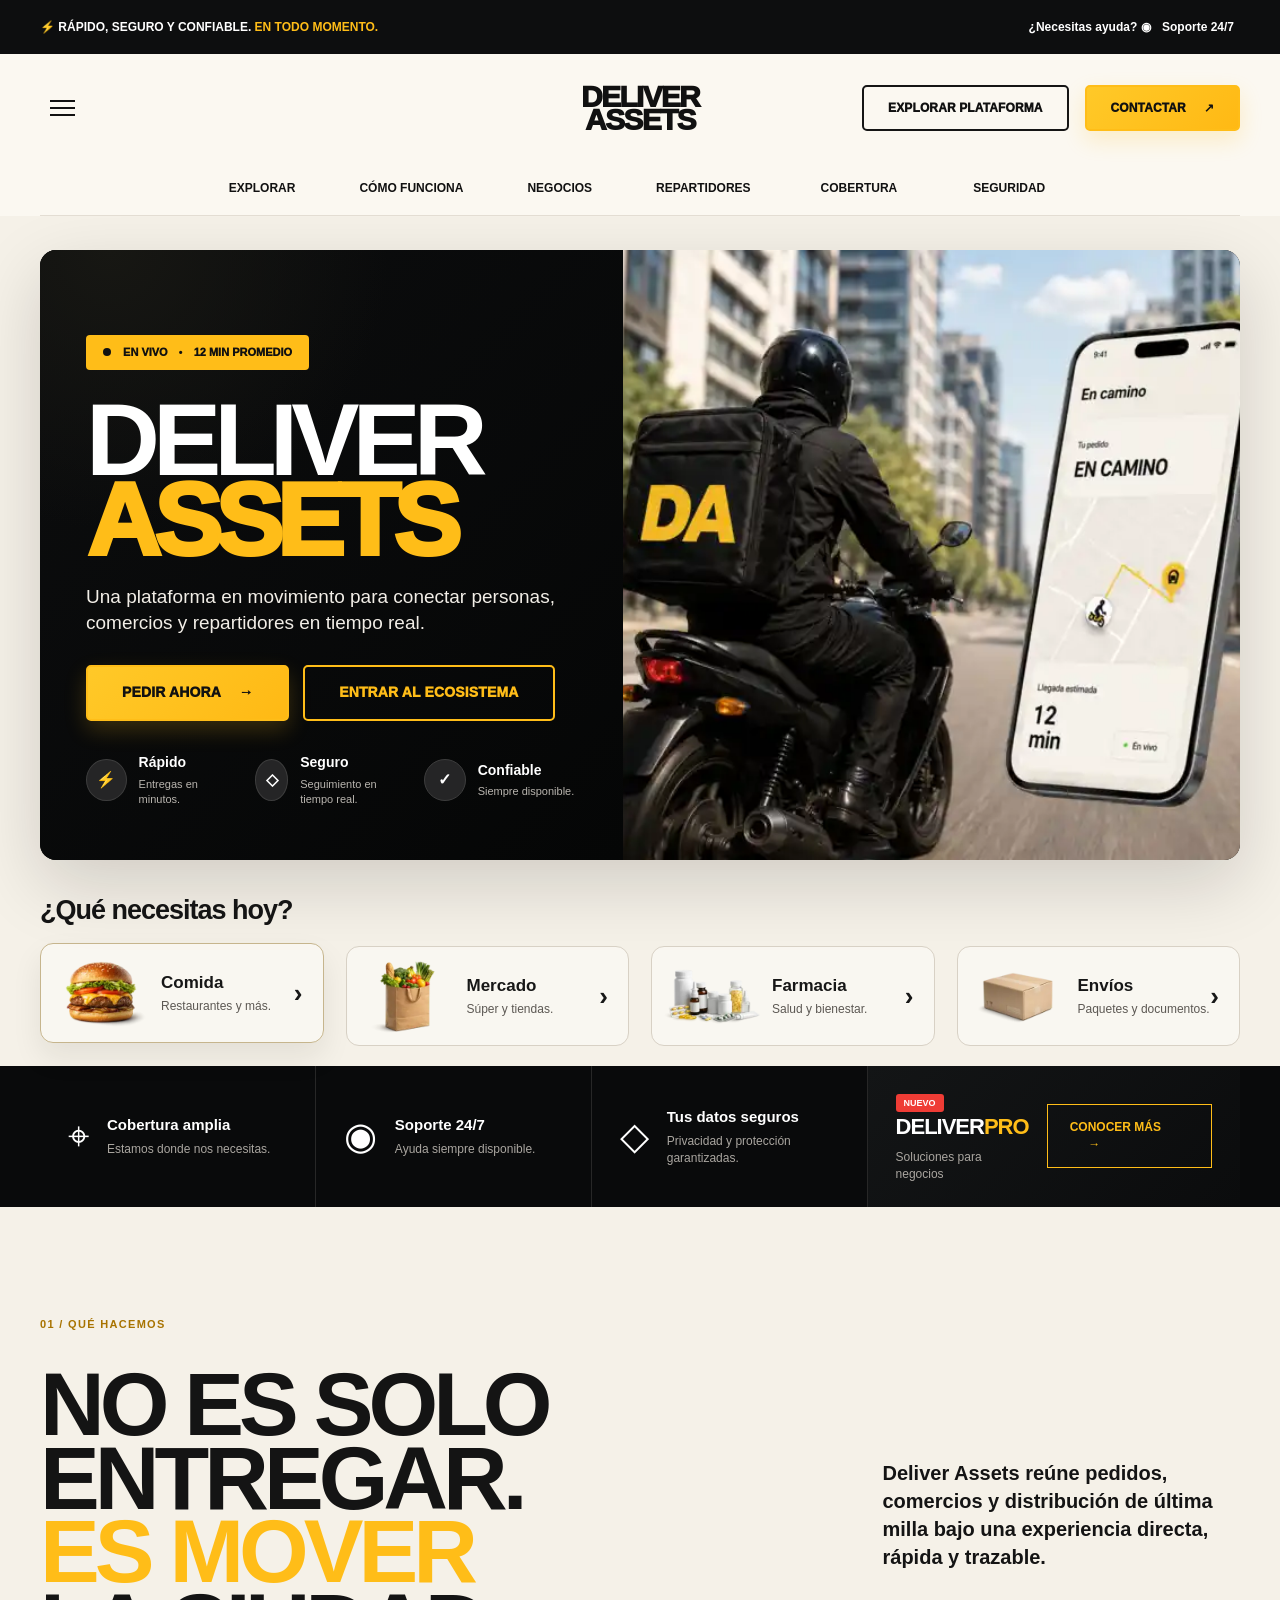
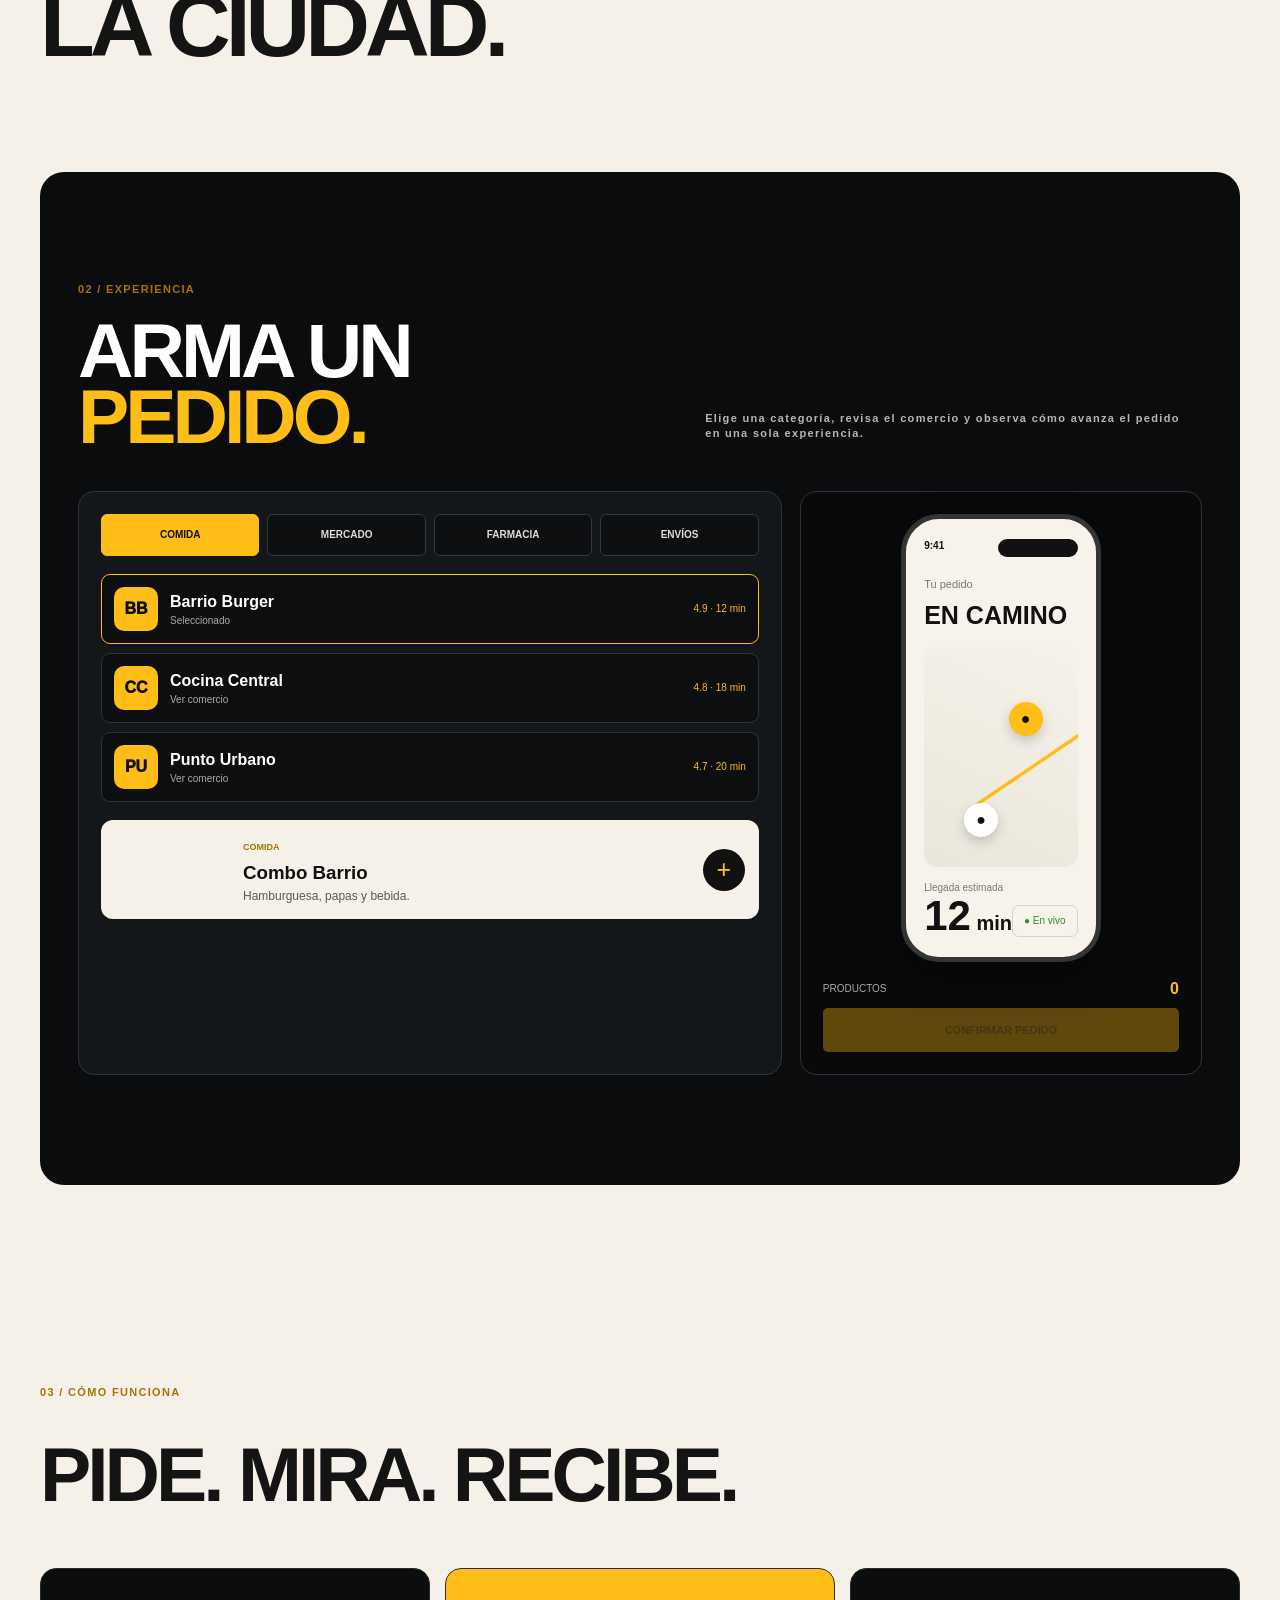
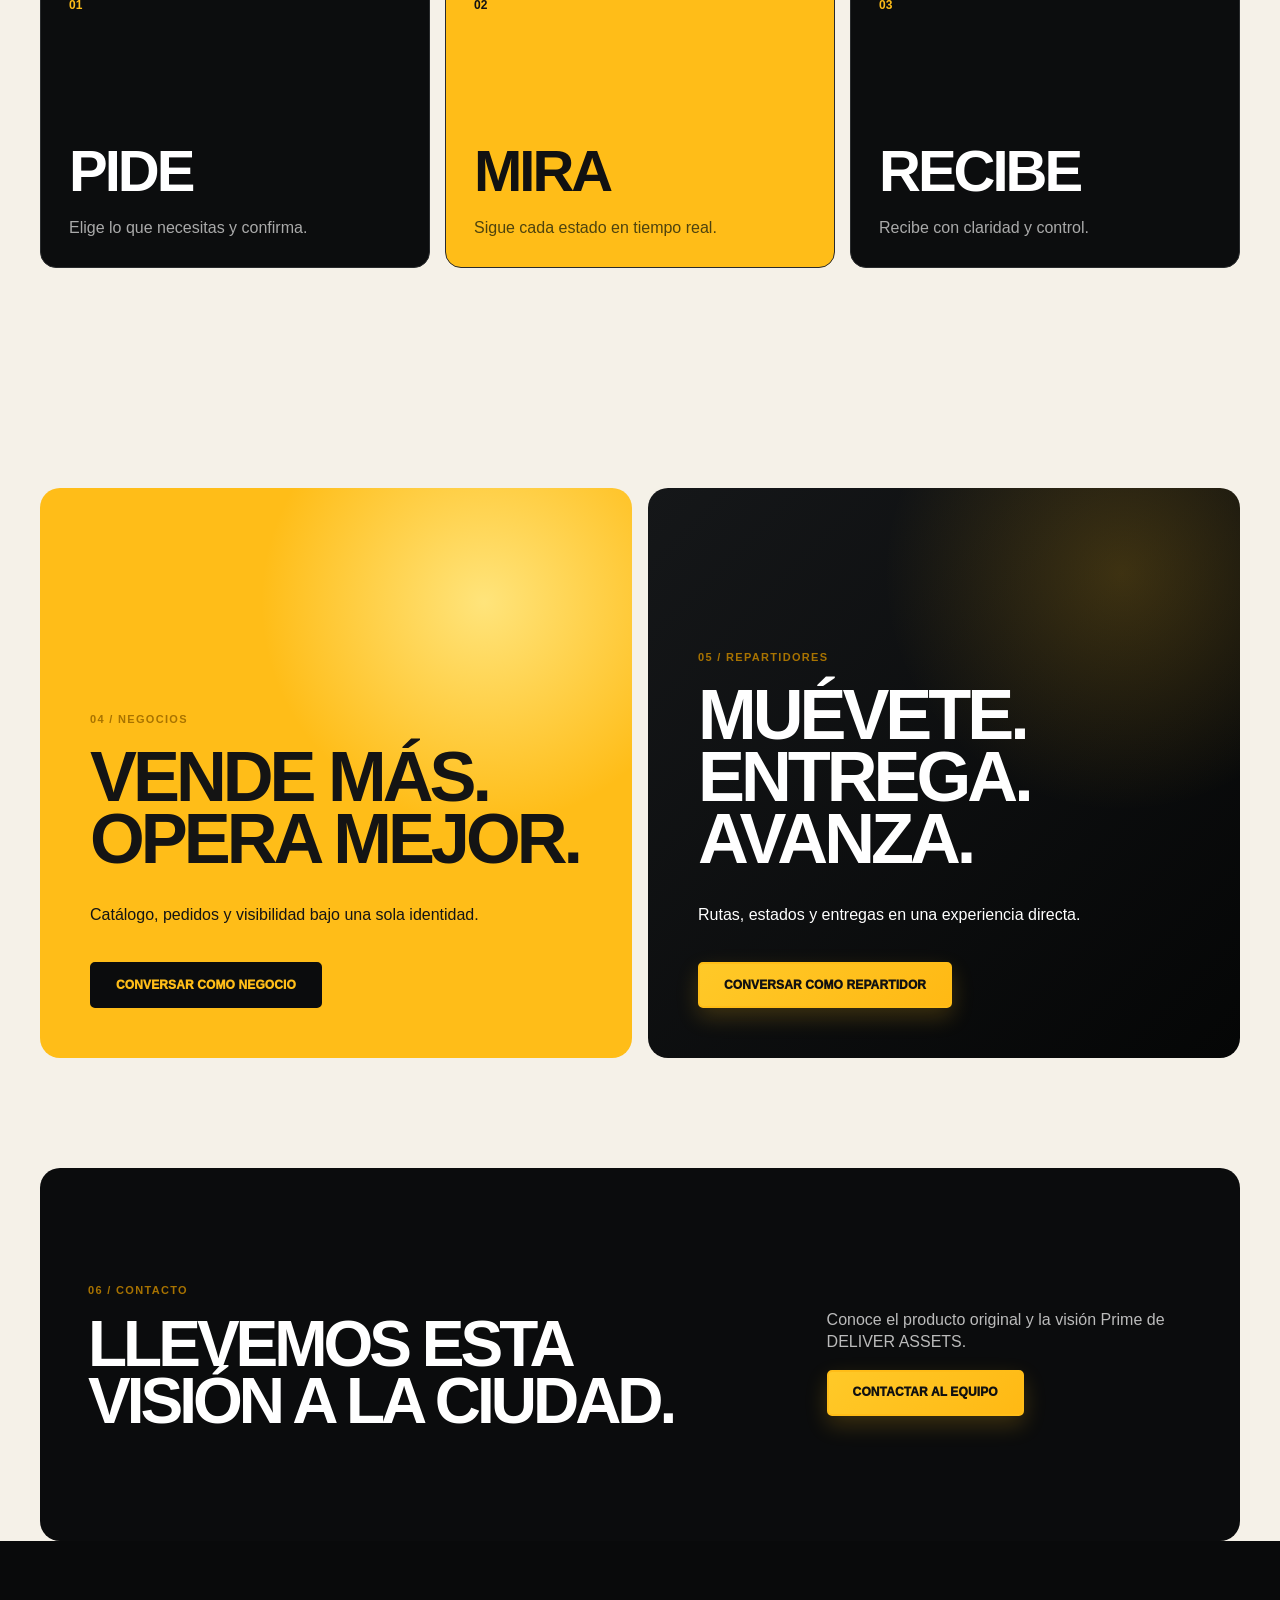
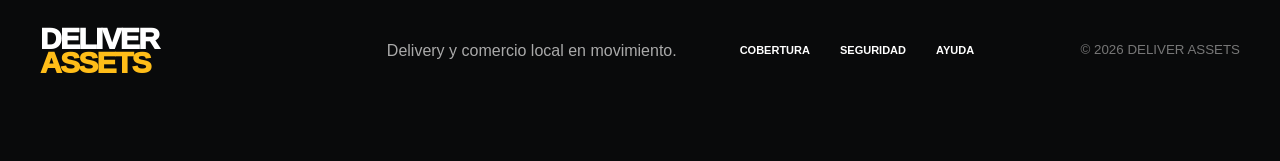
==== commit 1c71d8b6: "feat: rebuild homepage from approved light vision" ====
--- a/index.html
+++ b/index.html
@@ -1,256 +1,213 @@
 <!doctype html>
 <html lang="es">
-  <head>
-    <meta charset="utf-8" />
-    <meta name="viewport" content="width=device-width, initial-scale=1" />
-    <meta name="description" content="DELIVER ASSETS conecta personas, comercios y repartidores en una experiencia urbana de pedidos, seguimiento y entrega." />
-    <meta name="theme-color" content="#111111" />
-    <meta name="robots" content="index, follow, max-image-preview:large" />
-    <link rel="canonical" href="https://morimilpabfelon-cell.github.io/DELIVER-ASESSET-prime/" />
-    <meta property="og:site_name" content="DELIVER ASSETS" />
-    <meta property="og:title" content="DELIVER ASSETS — Delivery y comercio local en movimiento" />
-    <meta property="og:description" content="Pide lo que quieras. Muévelo sin vueltas." />
-    <meta property="og:type" content="website" />
-    <meta property="og:url" content="https://morimilpabfelon-cell.github.io/DELIVER-ASESSET-prime/" />
-    <meta property="og:image" content="https://morimilpabfelon-cell.github.io/DELIVER-ASESSET-prime/assets/og-deliver-assets.svg" />
-    <meta property="og:image:width" content="1200" />
-    <meta property="og:image:height" content="630" />
-    <meta name="twitter:card" content="summary_large_image" />
-    <meta name="twitter:title" content="DELIVER ASSETS — Pide. Mira. Recibe." />
-    <meta name="twitter:description" content="Delivery y comercio local en movimiento." />
-    <meta name="twitter:image" content="https://morimilpabfelon-cell.github.io/DELIVER-ASESSET-prime/assets/og-deliver-assets.svg" />
-    <title>DELIVER ASSETS — Pide. Mira. Recibe.</title>
-    <link rel="icon" href="./assets/favicon.svg" type="image/svg+xml" />
-    <link rel="manifest" href="./site.webmanifest" />
-    <link rel="stylesheet" href="./styles.css" />
-    <script src="./script.js" defer></script>
-  </head>
-  <body>
-    <a class="skip-link" href="#contenido">Saltar al contenido</a>
-
-    <header class="site-header" data-header>
-      <div class="utility-bar">
-        <p><span aria-hidden="true">⚡</span> Rápido, seguro y confiable. <strong>En todo momento.</strong></p>
-        <button type="button" data-open-public="help">¿Necesitas ayuda? <b>Centro de ayuda</b></button>
-      </div>
-
-      <div class="header-main">
-        <button class="menu-toggle" type="button" aria-expanded="false" aria-controls="primary-navigation" data-menu-toggle>
-          <span aria-hidden="true"><i></i><i></i></span>
-          <span class="sr-only">Abrir navegación</span>
-        </button>
-
-        <a class="brand" href="#inicio" aria-label="DELIVER ASSETS, ir al inicio">
-          <span>DELIVER</span>
-          <span>ASSETS</span>
-        </a>
-
-        <div class="header-actions">
-          <button class="button button-ghost" type="button" data-open-demo>EXPLORAR PLATAFORMA</button>
-          <button class="button button-accent" type="button" data-open-public="contact">CONTACTAR <span aria-hidden="true">↗</span></button>
+<head>
+  <meta charset="utf-8" />
+  <meta name="viewport" content="width=device-width, initial-scale=1" />
+  <meta name="description" content="DELIVER ASSETS conecta personas, comercios y repartidores en una experiencia de pedido, seguimiento y entrega." />
+  <meta name="theme-color" content="#f5f1e8" />
+  <meta name="robots" content="index, follow, max-image-preview:large" />
+  <link rel="canonical" href="https://morimilpabfelon-cell.github.io/DELIVER-ASESSET-prime/" />
+  <meta property="og:site_name" content="DELIVER ASSETS" />
+  <meta property="og:title" content="DELIVER ASSETS — Pide. Mira. Recibe." />
+  <meta property="og:description" content="Una plataforma en movimiento para personas, comercios y repartidores." />
+  <meta property="og:type" content="website" />
+  <meta property="og:url" content="https://morimilpabfelon-cell.github.io/DELIVER-ASESSET-prime/" />
+  <meta property="og:image" content="https://morimilpabfelon-cell.github.io/DELIVER-ASESSET-prime/assets/og-deliver-assets.svg" />
+  <meta name="twitter:card" content="summary_large_image" />
+  <title>DELIVER ASSETS — Pide. Mira. Recibe.</title>
+  <link rel="icon" href="./assets/favicon.svg" type="image/svg+xml" />
+  <link rel="manifest" href="./site.webmanifest" />
+  <link rel="stylesheet" href="./prime-v4.css" />
+  <script src="./prime-v4.js" defer></script>
+</head>
+<body>
+  <a class="skip-link" href="#contenido">Saltar al contenido</a>
+
+  <header class="site-header" data-header>
+    <div class="utility-bar">
+      <p><span aria-hidden="true">⚡</span> RÁPIDO, SEGURO Y CONFIABLE. <strong>EN TODO MOMENTO.</strong></p>
+      <button type="button" data-open-panel="help">¿Necesitas ayuda? <span aria-hidden="true">◉</span> <b>Soporte 24/7</b></button>
+    </div>
+
+    <div class="header-main shell">
+      <button class="menu-toggle" type="button" aria-expanded="false" aria-controls="primary-navigation" data-menu-toggle>
+        <span></span><span></span><span></span><span class="sr-only">Abrir navegación</span>
+      </button>
+
+      <a class="brand" href="#inicio" aria-label="DELIVER ASSETS, ir al inicio">
+        <span>DELIVER</span><strong>ASSETS</strong>
+      </a>
+
+      <div class="header-actions">
+        <button class="button button-outline" type="button" data-open-ecosystem>EXPLORAR PLATAFORMA</button>
+        <button class="button button-yellow" type="button" data-open-panel="contact">CONTACTAR <span aria-hidden="true">↗</span></button>
+      </div>
+    </div>
+
+    <nav class="primary-navigation shell" id="primary-navigation" aria-label="Navegación principal" data-navigation>
+      <a href="#explorar">EXPLORAR</a>
+      <a href="#como-funciona">CÓMO FUNCIONA</a>
+      <a href="#negocios">NEGOCIOS</a>
+      <a href="#repartidores">REPARTIDORES</a>
+      <button type="button" data-open-panel="coverage">COBERTURA</button>
+      <button type="button" data-open-panel="security">SEGURIDAD</button>
+    </nav>
+  </header>
+
+  <main id="contenido">
+    <section class="hero shell" id="inicio" aria-labelledby="hero-title">
+      <div class="hero-copy">
+        <div class="live-chip"><span></span> EN VIVO <b>•</b> 12 MIN PROMEDIO</div>
+        <h1 id="hero-title"><span>DELIVER</span><strong>ASSETS</strong></h1>
+        <p class="hero-lead">Una plataforma en movimiento para conectar personas, comercios y repartidores en tiempo real.</p>
+        <div class="hero-actions">
+          <a class="button button-yellow button-large" href="#explorar">PEDIR AHORA <span aria-hidden="true">→</span></a>
+          <button class="button button-hero-outline button-large" type="button" data-open-ecosystem>ENTRAR AL ECOSISTEMA</button>
         </div>
-      </div>
-
-      <nav class="primary-navigation" id="primary-navigation" aria-label="Navegación principal" data-navigation>
-        <a href="#explorar">Explorar</a>
-        <a href="#como-funciona">Cómo funciona</a>
-        <a href="#negocios">Negocios</a>
-        <a href="#repartidores">Repartidores</a>
-        <button type="button" data-open-public="coverage">Cobertura</button>
-        <button type="button" data-open-public="security">Seguridad</button>
-      </nav>
-    </header>
-
-    <main id="contenido">
-      <section class="hero" id="inicio" aria-labelledby="hero-title">
-        <div class="hero-copy">
-          <div class="live-chip"><span aria-hidden="true"></span> ENTREGA ESTIMADA · 12 MIN</div>
-          <h1 id="hero-title"><span>DELIVER</span><strong>ASSETS</strong></h1>
-          <p class="hero-slogan"><strong>PIDE LO QUE QUIERAS.</strong><strong>MUÉVELO SIN VUELTAS.</strong></p>
-          <p class="hero-lead">Una identidad en movimiento para conectar personas, comercios y repartidores en tiempo real.</p>
-          <div class="hero-actions">
-            <a class="button button-accent button-large" href="#explorar">PEDIR AHORA <span aria-hidden="true">→</span></a>
-            <button class="button button-dark-outline button-large" type="button" data-open-demo>ENTRAR AL ECOSISTEMA</button>
+        <ul class="hero-trust" aria-label="Principios del producto">
+          <li><i aria-hidden="true">⚡</i><span><strong>Rápido</strong><small>Entregas en minutos.</small></span></li>
+          <li><i aria-hidden="true">◇</i><span><strong>Seguro</strong><small>Seguimiento en tiempo real.</small></span></li>
+          <li><i aria-hidden="true">✓</i><span><strong>Confiable</strong><small>Siempre disponible.</small></span></li>
+        </ul>
+      </div>
+      <div class="hero-media" role="img" aria-label="Repartidor de DELIVER ASSETS en motocicleta junto a un teléfono con seguimiento del pedido"></div>
+    </section>
+
+    <section class="quick-access shell" id="explorar" aria-labelledby="quick-title">
+      <h2 id="quick-title">¿Qué necesitas hoy?</h2>
+      <div class="quick-grid" data-category-grid>
+        <button class="quick-card is-active" type="button" data-category="comida">
+          <span class="quick-image category-food" role="img" aria-label="Hamburguesa"></span>
+          <span class="quick-copy"><strong>Comida</strong><small>Restaurantes y más.</small></span><b aria-hidden="true">›</b>
+        </button>
+        <button class="quick-card" type="button" data-category="mercado">
+          <span class="quick-image category-market" role="img" aria-label="Bolsa con frutas y verduras"></span>
+          <span class="quick-copy"><strong>Mercado</strong><small>Súper y tiendas.</small></span><b aria-hidden="true">›</b>
+        </button>
+        <button class="quick-card" type="button" data-category="farmacia">
+          <span class="quick-image category-pharmacy" role="img" aria-label="Productos de farmacia"></span>
+          <span class="quick-copy"><strong>Farmacia</strong><small>Salud y bienestar.</small></span><b aria-hidden="true">›</b>
+        </button>
+        <button class="quick-card" type="button" data-category="envios">
+          <span class="quick-image category-shipping" role="img" aria-label="Caja para envío"></span>
+          <span class="quick-copy"><strong>Envíos</strong><small>Paquetes y documentos.</small></span><b aria-hidden="true">›</b>
+        </button>
+      </div>
+    </section>
+
+    <section class="trust-strip" aria-label="Confianza y soluciones">
+      <div class="shell trust-grid">
+        <article><span class="trust-icon">⌖</span><div><strong>Cobertura amplia</strong><small>Estamos donde nos necesitas.</small></div></article>
+        <article><span class="trust-icon">◉</span><div><strong>Soporte 24/7</strong><small>Ayuda siempre disponible.</small></div></article>
+        <article><span class="trust-icon">◇</span><div><strong>Tus datos seguros</strong><small>Privacidad y protección garantizadas.</small></div></article>
+        <article class="deliver-pro"><span><b>NUEVO</b><strong>DELIVER<span>PRO</span></strong><small>Soluciones para negocios</small></span><a href="#negocios">CONOCER MÁS <i>→</i></a></article>
+      </div>
+    </section>
+
+    <section class="manifesto shell section" aria-labelledby="manifesto-title">
+      <div class="section-label">01 / QUÉ HACEMOS</div>
+      <div class="manifesto-layout">
+        <h2 id="manifesto-title">NO ES SOLO<br />ENTREGAR.<br /><em>ES MOVER</em><br />LA CIUDAD.</h2>
+        <p>Deliver Assets reúne pedidos, comercios y distribución de última milla bajo una experiencia directa, rápida y trazable.</p>
+      </div>
+    </section>
+
+    <section class="experience shell section" aria-labelledby="experience-title">
+      <div class="section-heading">
+        <p>02 / EXPERIENCIA</p>
+        <h2 id="experience-title">ARMA UN <span>PEDIDO.</span></h2>
+        <p>Elige una categoría, revisa el comercio y observa cómo avanza el pedido en una sola experiencia.</p>
+      </div>
+
+      <div class="experience-shell">
+        <div class="catalog-panel">
+          <div class="category-tabs" role="tablist" aria-label="Categorías">
+            <button type="button" role="tab" aria-selected="true" data-tab="comida">COMIDA</button>
+            <button type="button" role="tab" aria-selected="false" data-tab="mercado">MERCADO</button>
+            <button type="button" role="tab" aria-selected="false" data-tab="farmacia">FARMACIA</button>
+            <button type="button" role="tab" aria-selected="false" data-tab="envios">ENVÍOS</button>
           </div>
-          <ul class="hero-trust" aria-label="Principios del producto">
-            <li><i aria-hidden="true">⚡</i><span><strong>Rápido</strong><small>Entregas en minutos.</small></span></li>
-            <li><i aria-hidden="true">✓</i><span><strong>Seguro</strong><small>Seguimiento en tiempo real.</small></span></li>
-            <li><i aria-hidden="true">↗</i><span><strong>Confiable</strong><small>Una experiencia clara y directa.</small></span></li>
-          </ul>
+          <div class="store-list" data-store-list></div>
+          <article class="selected-product">
+            <div data-product-image class="product-visual category-food" role="img" aria-label="Producto seleccionado"></div>
+            <div><small data-product-category>COMIDA</small><h3 data-product-title>Combo Barrio</h3><p data-product-description>Hamburguesa, papas y bebida.</p></div>
+            <button type="button" data-add-item aria-label="Agregar producto">+</button>
+          </article>
         </div>
 
-        <div class="hero-visual" aria-label="Entrega urbana y seguimiento en una sola experiencia">
-          <img src="./assets/hero-official.svg" alt="Repartidor de DELIVER ASSETS en motocicleta junto a una interfaz móvil de seguimiento" width="684" height="570" />
+        <div class="tracking-panel">
+          <div class="phone-frame">
+            <div class="phone-top"><span>9:41</span><i></i></div>
+            <p>Tu pedido</p><h3 data-order-state>EN CAMINO</h3>
+            <div class="map-card"><span class="route-line"></span><i class="rider-dot">●</i><b class="destination-dot">●</b></div>
+            <div class="eta"><span>Llegada estimada</span><strong>12<small> min</small></strong><em>● En vivo</em></div>
+          </div>
+          <div class="order-summary"><span>PRODUCTOS</span><strong data-item-count>0</strong><button type="button" data-confirm-order disabled>CONFIRMAR PEDIDO</button></div>
         </div>
-      </section>
-
-      <section class="manifesto section" aria-labelledby="manifesto-title">
-        <div class="section-index">01 / QUÉ HACEMOS</div>
-        <div class="manifesto-layout">
-          <h2 id="manifesto-title">NO ES SOLO<br />ENTREGAR.<br /><em>ES MOVER</em><br />LA CIUDAD.</h2>
-          <p>Deliver Assets reúne pedidos, comercios y distribución de última milla bajo una experiencia visual directa, rápida y trazable.</p>
-        </div>
-      </section>
-
-      <section class="categories section" id="explorar" aria-labelledby="categories-title">
-        <div class="section-heading">
-          <p>02 / CATEGORÍAS</p>
-          <h2 id="categories-title">TODO CABE EN EL MISMO <span>RECORRIDO.</span></h2>
-        </div>
-        <div class="category-grid" data-category-grid>
-          <button class="category-card is-active" type="button" data-category="comida">
-            <span>01</span><svg class="category-icon" width="68" height="68" viewBox="0 0 64 64" aria-hidden="true"><rect x="1" y="1" width="62" height="62" rx="14" fill="#f3efe7" stroke="#111" stroke-width="2"/><path d="M17 29c1.7-8.3 7.4-13 15-13s13.3 4.7 15 13H17Z" fill="#ffbe18" stroke="#111" stroke-width="2.5" stroke-linejoin="round"/><path d="M15 34h34M18 39h28M20 39l2.5 9h19L44 39" fill="none" stroke="#111" stroke-width="2.5" stroke-linecap="round" stroke-linejoin="round"/><circle cx="25" cy="24" r="1.5" fill="#111"/><circle cx="33" cy="21" r="1.5" fill="#111"/><circle cx="40" cy="25" r="1.5" fill="#111"/></svg><h3>COMIDA</h3><p>Restaurantes, cafeterías y antojos cerca de ti.</p><b>EXPLORAR →</b>
-          </button>
-          <button class="category-card" type="button" data-category="mercado">
-            <span>02</span><svg class="category-icon" width="68" height="68" viewBox="0 0 64 64" aria-hidden="true"><rect x="1" y="1" width="62" height="62" rx="14" fill="#f3efe7" stroke="#111" stroke-width="2"/><path d="M18 25h28l-2 25H20l-2-25Z" fill="#ffbe18" stroke="#111" stroke-width="2.5" stroke-linejoin="round"/><path d="M24 25c0-6 3.5-10 8-10s8 4 8 10" fill="none" stroke="#111" stroke-width="2.5" stroke-linecap="round"/><path d="M31 34c5-7 10-5 12-10-7 0-12 2-12 10Z" fill="#111"/><path d="M31 34c-5-6-9-4-11-8 6 0 10 2 11 8Z" fill="#111"/></svg><h3>MERCADO</h3><p>Tu compra diaria sin cargar bolsas ni perder tiempo.</p><b>EXPLORAR →</b>
-          </button>
-          <button class="category-card" type="button" data-category="farmacia">
-            <span>03</span><svg class="category-icon" width="68" height="68" viewBox="0 0 64 64" aria-hidden="true"><rect x="1" y="1" width="62" height="62" rx="14" fill="#f3efe7" stroke="#111" stroke-width="2"/><rect x="18" y="17" width="28" height="34" rx="6" fill="#fff" stroke="#111" stroke-width="2.5"/><path d="M24 17v-4h16v4M32 25v18M23 34h18" fill="none" stroke="#111" stroke-width="3" stroke-linecap="round"/><rect x="27" y="29" width="10" height="10" fill="#ffbe18"/></svg><h3>FARMACIA</h3><p>Productos esenciales entregados con trazabilidad.</p><b>EXPLORAR →</b>
-          </button>
-          <button class="category-card" type="button" data-category="envios">
-            <span>04</span><svg class="category-icon" width="68" height="68" viewBox="0 0 64 64" aria-hidden="true"><rect x="1" y="1" width="62" height="62" rx="14" fill="#f3efe7" stroke="#111" stroke-width="2"/><path d="M16 23 32 15l16 8-16 8-16-8Z" fill="#ffbe18" stroke="#111" stroke-width="2.5" stroke-linejoin="round"/><path d="M16 23v19l16 8 16-8V23M32 31v19" fill="none" stroke="#111" stroke-width="2.5" stroke-linejoin="round"/></svg><h3>ENVÍOS</h3><p>Mueve paquetes y documentos dentro de tu ciudad.</p><b>EXPLORAR →</b>
-          </button>
-        </div>
-      </section>
-
-      <section class="product-lab section" id="experiencia" aria-labelledby="lab-title">
-        <div class="lab-intro">
-          <div class="section-heading">
-            <p>03 / EXPERIENCIA INTERACTIVA</p>
-            <h2 id="lab-title">ARMA UN <span>PEDIDO.</span></h2>
-          </div>
-          <p>Explora cómo se conectan catálogo, pedido y seguimiento dentro de una sola experiencia.</p>
-          <button class="button button-dark" type="button" data-open-demo>VER ECOSISTEMA COMPLETO <span aria-hidden="true">↗</span></button>
-        </div>
-
-        <div class="lab-shell">
-          <div class="lab-catalog">
-            <div class="category-tabs" role="tablist" aria-label="Categorías de pedido">
-              <button type="button" role="tab" aria-selected="true" data-tab="comida"><svg class="tab-icon" width="18" height="18" viewBox="0 0 64 64" aria-hidden="true"><rect x="1" y="1" width="62" height="62" rx="14" fill="#f3efe7" stroke="#111" stroke-width="2"/><path d="M17 29c1.7-8.3 7.4-13 15-13s13.3 4.7 15 13H17Z" fill="#ffbe18" stroke="#111" stroke-width="2.5" stroke-linejoin="round"/><path d="M15 34h34M18 39h28M20 39l2.5 9h19L44 39" fill="none" stroke="#111" stroke-width="2.5" stroke-linecap="round" stroke-linejoin="round"/><circle cx="25" cy="24" r="1.5" fill="#111"/><circle cx="33" cy="21" r="1.5" fill="#111"/><circle cx="40" cy="25" r="1.5" fill="#111"/></svg>COMIDA</button>
-              <button type="button" role="tab" aria-selected="false" data-tab="mercado"><svg class="tab-icon" width="18" height="18" viewBox="0 0 64 64" aria-hidden="true"><rect x="1" y="1" width="62" height="62" rx="14" fill="#f3efe7" stroke="#111" stroke-width="2"/><path d="M18 25h28l-2 25H20l-2-25Z" fill="#ffbe18" stroke="#111" stroke-width="2.5" stroke-linejoin="round"/><path d="M24 25c0-6 3.5-10 8-10s8 4 8 10" fill="none" stroke="#111" stroke-width="2.5" stroke-linecap="round"/><path d="M31 34c5-7 10-5 12-10-7 0-12 2-12 10Z" fill="#111"/><path d="M31 34c-5-6-9-4-11-8 6 0 10 2 11 8Z" fill="#111"/></svg>MERCADO</button>
-              <button type="button" role="tab" aria-selected="false" data-tab="farmacia"><svg class="tab-icon" width="18" height="18" viewBox="0 0 64 64" aria-hidden="true"><rect x="1" y="1" width="62" height="62" rx="14" fill="#f3efe7" stroke="#111" stroke-width="2"/><rect x="18" y="17" width="28" height="34" rx="6" fill="#fff" stroke="#111" stroke-width="2.5"/><path d="M24 17v-4h16v4M32 25v18M23 34h18" fill="none" stroke="#111" stroke-width="3" stroke-linecap="round"/><rect x="27" y="29" width="10" height="10" fill="#ffbe18"/></svg>FARMACIA</button>
-              <button type="button" role="tab" aria-selected="false" data-tab="envios"><svg class="tab-icon" width="18" height="18" viewBox="0 0 64 64" aria-hidden="true"><rect x="1" y="1" width="62" height="62" rx="14" fill="#f3efe7" stroke="#111" stroke-width="2"/><path d="M16 23 32 15l16 8-16 8-16-8Z" fill="#ffbe18" stroke="#111" stroke-width="2.5" stroke-linejoin="round"/><path d="M16 23v19l16 8 16-8V23M32 31v19" fill="none" stroke="#111" stroke-width="2.5" stroke-linejoin="round"/></svg>ENVÍOS</button>
-            </div>
-
-            <div class="store-list" data-store-list aria-live="polite"></div>
-
-            <div class="selected-product" data-selected-product>
-              <div><span>PRODUCTO DESTACADO</span><h3>Combo Doble DA</h3><p>BARRIO BURGER · entrega estimada 18–26 min</p></div>
-              <div><strong>S/ 31.90</strong><button type="button" data-add-item>AGREGAR +</button></div>
-            </div>
-          </div>
-
-          <aside class="order-console" aria-label="Seguimiento del pedido">
-            <div class="console-head"><span>PEDIDO 0064</span><b data-live-status>● LISTO</b></div>
-            <div class="demo-phone">
-              <div class="phone-top"><span>9:41</span><strong>DELIVER ASSETS</strong><i data-cart-count>0</i></div>
-              <div class="demo-address"><span aria-hidden="true">⌖</span><p><small>ENTREGAR EN</small><strong>Av. Arequipa 1480, Lima</strong></p></div>
-              <div class="demo-map" data-demo-map aria-hidden="true"><i class="point point-a">A</i><span></span><i class="rider-dot">↗</i><span></span><i class="point point-b">B</i></div>
-              <div class="tracking-copy"><span>ESTADO ACTUAL</span><h3 data-order-label>ELIGE UN PRODUCTO</h3><p data-order-detail>El recorrido comienza cuando agregas un producto.</p></div>
-              <div class="progress-track" aria-label="Progreso del pedido" data-progress><i></i><i></i><i></i><i></i><i></i></div>
-            </div>
-            <div class="order-summary"><p><span data-order-item>Combo Doble DA</span><b>× <span data-order-quantity>0</span></b></p><p><span>Envío</span><b data-delivery-fee>—</b></p><p class="order-total"><span>TOTAL</span><strong data-order-total>S/ 0.00</strong></p></div>
-            <button class="confirm-order" type="button" data-confirm-order disabled>CONFIRMAR PEDIDO <span aria-hidden="true">→</span></button>
-            <button class="reset-order" type="button" data-reset-order hidden>NUEVO PEDIDO ↻</button>
-            <p class="console-hint" data-console-hint>Agrega un producto para iniciar el recorrido.</p>
-          </aside>
-        </div>
-      </section>
-
-      <section class="process section" id="como-funciona" aria-labelledby="process-title">
-        <div class="section-heading">
-          <p>04 / CÓMO FUNCIONA</p>
-          <h2 id="process-title">TRES PASOS.<br />CERO RUIDO.</h2>
-        </div>
-        <ol class="process-grid">
-          <li><span>01</span><img src="./assets/icon-order.svg" alt="" width="56" height="56" aria-hidden="true" /><h3>PIDE</h3><p>Elige el comercio, arma tu pedido y confirma la dirección.</p></li>
-          <li class="process-accent"><span>02</span><img src="./assets/icon-track.svg" alt="" width="56" height="56" aria-hidden="true" /><h3>MIRA</h3><p>Sigue cada cambio de estado y la ruta del repartidor.</p></li>
-          <li><span>03</span><img src="./assets/icon-receive.svg" alt="" width="56" height="56" aria-hidden="true" /><h3>RECIBE</h3><p>Tu pedido llega con una experiencia clara y directa.</p></li>
-        </ol>
-      </section>
-
-      <section class="ecosystem" aria-label="Negocios y repartidores">
-        <article class="ecosystem-panel business-panel" id="negocios">
-          <p>05 / NEGOCIOS</p>
-          <h2>VENDE MÁS.<br />OPERA MEJOR.</h2>
-          <p>Recibe pedidos, administra disponibilidad y amplía cobertura sin construir una flota desde cero.</p>
-          <a href="#contacto">CONVERSAR COMO NEGOCIO <span aria-hidden="true">→</span></a>
-          <div class="panel-bars" aria-hidden="true"><i></i><i></i><i></i><i></i><i></i></div>
-        </article>
-        <article class="ecosystem-panel rider-panel" id="repartidores">
-          <p>06 / REPARTIDORES</p>
-          <h2>MUÉVETE.<br />ENTREGA.<br />AVANZA.</h2>
-          <p>Rutas claras, información previa y control sobre cada entrega aceptada.</p>
-          <a href="#contacto">CONVERSAR COMO REPARTIDOR <span aria-hidden="true">→</span></a>
-          <div class="route-graphic" aria-hidden="true"><span></span><i></i><span></span><i></i><span></span></div>
-        </article>
-      </section>
-
-      <section class="public-hub section" aria-labelledby="public-hub-title">
-        <div class="section-heading">
-          <p>07 / CONFIANZA Y OPERACIÓN</p>
-          <h2 id="public-hub-title">MÁS QUE UNA APP. <span>UN SISTEMA.</span></h2>
-          <p>Cobertura, seguridad, ayuda y estado integrados en una misma plataforma.</p>
-        </div>
-        <div class="public-hub-grid">
-          <button type="button" data-open-public="coverage"><span>01</span><svg class="hub-icon" width="64" height="64" viewBox="0 0 64 64" aria-hidden="true"><path d="M32 56s18-16.2 18-32A18 18 0 1 0 14 24c0 15.8 18 32 18 32Z" fill="#ffbe18" stroke="#111" stroke-width="3"/><circle cx="32" cy="24" r="7" fill="#f3efe7" stroke="#111" stroke-width="3"/></svg><h3>COBERTURA</h3><p>Zonas, fases y principios de expansión.</p><b>ABRIR MAPA →</b></button>
-          <button type="button" data-open-public="security"><span>02</span><svg class="hub-icon" width="64" height="64" viewBox="0 0 64 64" aria-hidden="true"><path d="M32 7 51 14v15c0 13-7.6 22.3-19 28-11.4-5.7-19-15-19-28V14L32 7Z" fill="#ffbe18" stroke="#111" stroke-width="3" stroke-linejoin="round"/><path d="m23 31 6 6 13-15" fill="none" stroke="#111" stroke-width="4" stroke-linecap="round" stroke-linejoin="round"/></svg><h3>SEGURIDAD</h3><p>Identidad, pagos, datos y operación física.</p><b>VER CONTROLES →</b></button>
-          <button type="button" data-open-public="help"><span>03</span><svg class="hub-icon" width="64" height="64" viewBox="0 0 64 64" aria-hidden="true"><path d="M14 34v-4a18 18 0 0 1 36 0v4" fill="none" stroke="#111" stroke-width="4" stroke-linecap="round"/><rect x="8" y="30" width="11" height="18" rx="5" fill="#ffbe18" stroke="#111" stroke-width="3"/><rect x="45" y="30" width="11" height="18" rx="5" fill="#ffbe18" stroke="#111" stroke-width="3"/><path d="M51 47c0 6-5 8-11 8h-4" fill="none" stroke="#111" stroke-width="3" stroke-linecap="round"/><circle cx="33" cy="55" r="3" fill="#111"/></svg><h3>AYUDA</h3><p>Respuestas claras sobre el producto y sus límites.</p><b>CONSULTAR FAQ →</b></button>
-          <button type="button" data-open-public="status"><span>04</span><svg class="hub-icon" width="64" height="64" viewBox="0 0 64 64" aria-hidden="true"><circle cx="32" cy="32" r="25" fill="#f3efe7" stroke="#111" stroke-width="3"/><path d="M12 34h10l5-13 8 24 6-15 4 4h7" fill="none" stroke="#111" stroke-width="3.5" stroke-linecap="round" stroke-linejoin="round"/><circle cx="32" cy="32" r="4" fill="#ffbe18" stroke="#111" stroke-width="2"/></svg><h3>ESTADO</h3><p>Disponibilidad, errores y mantenimiento.</p><b>VER SISTEMAS →</b></button>
-        </div>
-      </section>
-
-      <section class="contact-cta section" id="contacto" aria-labelledby="contact-title">
-        <div>
-          <p>08 / CONVERSEMOS</p>
-          <h2 id="contact-title">LLEVEMOS<br />ESTA VISIÓN<br />A LA CIUDAD.</h2>
-        </div>
-        <div class="contact-actions">
-          <p>DELIVER ASSETS presenta un ecosistema para clientes, negocios y repartidores bajo una sola identidad operativa.</p>
-          <button class="button button-accent button-large" type="button" data-open-public="contact">CONTACTAR AL EQUIPO <span aria-hidden="true">↗</span></button>
-          <button class="button button-dark-outline button-large" type="button" data-open-demo>RECORRER EL ECOSISTEMA</button>
-        </div>
-      </section>
-    </main>
-
-    <footer class="site-footer">
-      <a class="brand footer-brand" href="#inicio"><span>DELIVER</span><span>ASSETS</span></a>
-      <div><p>Delivery y comercio local en movimiento.</p><small>PLATAFORMA DE DELIVERY · VISIÓN PRIME</small></div>
-      <nav aria-label="Enlaces públicos">
-        <button type="button" data-open-public="coverage">COBERTURA</button>
-        <button type="button" data-open-public="security">SEGURIDAD</button>
-        <button type="button" data-open-public="help">AYUDA</button>
-        <button type="button" data-open-public="contact">CONTACTO</button>
-      </nav>
-      <nav aria-label="Enlaces legales">
-        <button type="button" data-open-public="terms">TÉRMINOS</button>
-        <button type="button" data-open-public="privacy">PRIVACIDAD</button>
-        <button type="button" data-open-public="status">ESTADO</button>
-      </nav>
-      <p>© <span data-year></span></p>
-    </footer>
-
-    <dialog class="modal" data-public-modal aria-labelledby="public-modal-title">
-      <div class="modal-shell">
-        <header><a class="brand" href="#inicio"><span>DELIVER</span><span>ASSETS</span></a><button type="button" aria-label="Cerrar" data-close-modal>×</button></header>
-        <div class="modal-body" data-public-content></div>
-      </div>
-    </dialog>
-
-    <dialog class="modal demo-modal" data-demo-modal aria-labelledby="demo-title">
-      <div class="modal-shell">
-        <header><a class="brand" href="#inicio"><span>DELIVER</span><span>ASSETS</span></a><button type="button" aria-label="Cerrar" data-close-demo>×</button></header>
-        <div class="demo-content">
-          <div class="section-heading"><p>ECOSISTEMA DELIVER ID</p><h2 id="demo-title">UN SISTEMA. CUATRO ROLES.</h2><p>Cada perfil entra únicamente a los módulos necesarios.</p></div>
-          <div class="role-grid">
-            <article><span>C</span><small>PEDIDOS Y CUENTA PERSONAL</small><h3>Cliente</h3><p>Explora comercios, compra, sigue pedidos y administra tu perfil.</p></article>
-            <article><span>N</span><small>OPERACIÓN COMERCIAL</small><h3>Negocio</h3><p>Administra pedidos, catálogo, inventario, horarios y métricas.</p></article>
-            <article><span>R</span><small>ENTREGAS Y GANANCIAS</small><h3>Repartidor</h3><p>Recibe ofertas, completa rutas y controla tus pagos.</p></article>
-            <article><span>A</span><small>CONTROL CENTRAL</small><h3>Administración</h3><p>Supervisa todo el ecosistema, finanzas, zonas, usuarios y riesgo.</p></article>
-          </div>
-          <a class="button button-accent button-large" href="https://github.com/morimilpabfelon-cell/DELIVER-ASSETS" target="_blank" rel="noreferrer">VER PRODUCTO ORIGINAL <span aria-hidden="true">↗</span></a>
-        </div>
-      </div>
-    </dialog>
-  </body>
+      </div>
+    </section>
+
+    <section class="process shell section" id="como-funciona" aria-labelledby="process-title">
+      <div class="section-label">03 / CÓMO FUNCIONA</div>
+      <h2 id="process-title">PIDE. MIRA. RECIBE.</h2>
+      <ol>
+        <li><span>01</span><h3>PIDE</h3><p>Elige lo que necesitas y confirma.</p></li>
+        <li class="accent"><span>02</span><h3>MIRA</h3><p>Sigue cada estado en tiempo real.</p></li>
+        <li><span>03</span><h3>RECIBE</h3><p>Recibe con claridad y control.</p></li>
+      </ol>
+    </section>
+
+    <section class="ecosystem shell section" aria-label="Ecosistema DELIVER ASSETS">
+      <article class="business-card" id="negocios">
+        <small>04 / NEGOCIOS</small><h2>VENDE MÁS.<br />OPERA MEJOR.</h2><p>Catálogo, pedidos y visibilidad bajo una sola identidad.</p>
+        <button class="button button-black" type="button" data-open-panel="business">CONVERSAR COMO NEGOCIO</button>
+      </article>
+      <article class="rider-card" id="repartidores">
+        <small>05 / REPARTIDORES</small><h2>MUÉVETE.<br />ENTREGA.<br />AVANZA.</h2><p>Rutas, estados y entregas en una experiencia directa.</p>
+        <button class="button button-yellow" type="button" data-open-panel="rider">CONVERSAR COMO REPARTIDOR</button>
+      </article>
+    </section>
+
+    <section class="contact shell section" aria-labelledby="contact-title">
+      <div><small>06 / CONTACTO</small><h2 id="contact-title">LLEVEMOS ESTA VISIÓN A LA CIUDAD.</h2></div>
+      <div><p>Conoce el producto original y la visión Prime de DELIVER ASSETS.</p><button class="button button-yellow" type="button" data-open-panel="contact">CONTACTAR AL EQUIPO</button></div>
+    </section>
+  </main>
+
+  <footer class="site-footer">
+    <div class="shell footer-grid">
+      <a class="brand footer-brand" href="#inicio"><span>DELIVER</span><strong>ASSETS</strong></a>
+      <p>Delivery y comercio local en movimiento.</p>
+      <nav aria-label="Enlaces del pie"><button type="button" data-open-panel="coverage">COBERTURA</button><button type="button" data-open-panel="security">SEGURIDAD</button><button type="button" data-open-panel="help">AYUDA</button></nav>
+      <small>© <span data-year></span> DELIVER ASSETS</small>
+    </div>
+  </footer>
+
+  <dialog class="modal" data-info-modal aria-labelledby="modal-title">
+    <div class="modal-card">
+      <button class="modal-close" type="button" aria-label="Cerrar" data-close-modal>×</button>
+      <p data-modal-eyebrow>DELIVER ASSETS</p>
+      <h2 id="modal-title" data-modal-title>Información</h2>
+      <p data-modal-copy></p>
+      <div class="modal-actions" data-modal-actions>
+        <a class="button button-yellow" href="https://github.com/morimilpabfelon-cell/DELIVER-ASSETS" target="_blank" rel="noreferrer">VER PRODUCTO ORIGINAL ↗</a>
+        <button class="button button-outline" type="button" data-close-modal>CERRAR</button>
+      </div>
+    </div>
+  </dialog>
+
+  <dialog class="modal ecosystem-modal" data-ecosystem-modal aria-labelledby="ecosystem-title">
+    <div class="modal-card modal-wide">
+      <button class="modal-close" type="button" aria-label="Cerrar" data-close-ecosystem>×</button>
+      <p>ECOSISTEMA DELIVER ID</p><h2 id="ecosystem-title">UN SISTEMA. CUATRO ROLES.</h2>
+      <div class="role-grid">
+        <article><span>C</span><h3>Cliente</h3><p>Explora, compra y sigue pedidos.</p></article>
+        <article><span>N</span><h3>Negocio</h3><p>Administra pedidos y catálogo.</p></article>
+        <article><span>R</span><h3>Repartidor</h3><p>Gestiona rutas y entregas.</p></article>
+        <article><span>A</span><h3>Administración</h3><p>Supervisa el ecosistema.</p></article>
+      </div>
+      <a class="button button-yellow" href="https://github.com/morimilpabfelon-cell/DELIVER-ASSETS" target="_blank" rel="noreferrer">VER PRODUCTO ORIGINAL ↗</a>
+    </div>
+  </dialog>
+</body>
 </html>
--- a/prime-v4.css
+++ b/prime-v4.css
@@ -0,0 +1,23 @@
+:root {
+  --black:#090a0b; --black-2:#111315; --ink:#141414; --cream:#f5f1e8; --paper:#fbf8f1;
+  --yellow:#ffbd18; --yellow-2:#ffc928; --line:#d8d1c5; --muted:#696661; --white:#fff;
+  --radius:18px; --shadow:0 24px 70px rgba(16,14,10,.16); --shell:min(1480px,calc(100% - 80px));
+}
+*{box-sizing:border-box}html{scroll-behavior:smooth}body{margin:0;background:var(--cream);color:var(--ink);font-family:Arial,Helvetica,sans-serif;line-height:1.4}button,a{font:inherit}button{cursor:pointer}.shell{width:var(--shell);margin-inline:auto}.skip-link{position:fixed;top:10px;left:10px;z-index:1000;transform:translateY(-180%);padding:10px 14px;background:var(--yellow);color:#000;font-weight:800}.skip-link:focus{transform:none}.sr-only{position:absolute;width:1px;height:1px;padding:0;margin:-1px;overflow:hidden;clip:rect(0,0,0,0);white-space:nowrap;border:0}
+.site-header{background:var(--paper);position:relative;z-index:50}.utility-bar{min-height:54px;padding:0 max(40px,calc((100% - 1480px)/2));display:flex;align-items:center;justify-content:space-between;gap:20px;background:#0d0e0f;color:#fff;font-size:12px;font-weight:800;text-transform:uppercase}.utility-bar p{margin:0}.utility-bar strong{color:var(--yellow)}.utility-bar button{border:0;background:transparent;color:#fff}.utility-bar button b{margin-left:8px}.header-main{min-height:108px;display:grid;grid-template-columns:1fr auto 1fr;align-items:center}.brand{display:flex;flex-direction:column;align-items:center;color:#111;text-decoration:none;font-weight:950;font-size:30px;line-height:.78;letter-spacing:-1.7px}.brand strong{font:inherit}.header-actions{justify-self:end;display:flex;gap:16px}.menu-toggle{justify-self:start;width:44px;height:44px;padding:10px;border:0;background:transparent;display:grid;align-content:center;gap:5px}.menu-toggle span:not(.sr-only){display:block;width:25px;height:2px;background:#111}.primary-navigation{display:flex;justify-content:center;align-items:center;gap:64px;min-height:54px;border-bottom:1px solid #e3ddd3}.primary-navigation a,.primary-navigation button{border:0;background:transparent;color:#111;text-decoration:none;font-size:12px;font-weight:900}.primary-navigation a:hover,.primary-navigation button:hover{color:#a87100}.button{min-height:46px;padding:0 24px;border:2px solid transparent;border-radius:5px;display:inline-flex;align-items:center;justify-content:center;gap:18px;color:#111;text-decoration:none;font-size:12px;font-weight:950;letter-spacing:.01em}.button-yellow{background:linear-gradient(135deg,var(--yellow-2),#ffb914);border-color:var(--yellow);box-shadow:0 9px 22px rgba(255,189,24,.2)}.button-outline{background:transparent;border-color:#151515}.button-hero-outline{background:transparent;border-color:var(--yellow);color:var(--yellow)}.button-black{background:#0b0c0d;color:var(--yellow);border-color:#0b0c0d}.button-large{min-height:56px;padding-inline:34px;font-size:14px}.button:hover{transform:translateY(-2px)}
+.hero{margin-top:34px;display:grid;grid-template-columns:1fr 1.06fr;min-height:610px;border-radius:16px;overflow:hidden;background:#080909;box-shadow:var(--shadow)}.hero-copy{padding:70px 46px 38px;background:radial-gradient(circle at 12% 0%,#171713 0,transparent 35%),linear-gradient(135deg,#0c0d0e,#050606);color:#fff;display:flex;flex-direction:column;justify-content:center}.live-chip{align-self:flex-start;padding:10px 17px;border-radius:4px;background:var(--yellow);color:#111;font-size:11px;font-weight:950}.live-chip span{display:inline-block;width:8px;height:8px;margin-right:9px;border-radius:50%;background:#111}.live-chip b{margin:0 8px}.hero h1{margin:30px 0 10px;font-size:clamp(76px,8vw,138px);line-height:.79;letter-spacing:-7px}.hero h1 span,.hero h1 strong{display:block}.hero h1 strong{color:var(--yellow);font-weight:950}.hero-lead{max-width:600px;margin:12px 0 0;font-size:19px;color:#f2eee7}.hero-actions{display:flex;gap:14px;margin-top:28px}.hero-trust{display:grid;grid-template-columns:repeat(3,1fr);gap:16px;margin:32px 0 0;padding:0;list-style:none}.hero-trust li{display:flex;align-items:center;gap:12px}.hero-trust i{width:42px;height:42px;border-radius:50%;display:grid;place-items:center;background:#252526;border:1px solid #3d3d3d;color:#fff;font-style:normal;font-weight:900}.hero-trust strong,.hero-trust small{display:block}.hero-trust strong{font-size:14px}.hero-trust small{margin-top:4px;color:#b9b5af;font-size:11px}.hero-media{min-width:0;background:#d4cec1}.hero-media img{width:100%;height:100%;display:block;object-fit:cover;object-position:center}
+.quick-access{padding:32px 0 20px}.quick-access h2{margin:0 0 16px;font-size:27px;letter-spacing:-1px}.quick-grid{display:grid;grid-template-columns:repeat(4,1fr);gap:22px}.quick-card{min-height:100px;padding:0 20px 0 0;border:1px solid var(--line);border-radius:13px;background:rgba(255,255,255,.38);display:grid;grid-template-columns:120px 1fr auto;align-items:center;text-align:left;overflow:hidden;color:#171717;transition:.18s ease}.quick-card:hover,.quick-card.is-active{border-color:#c6b58d;box-shadow:0 14px 30px rgba(31,25,15,.08);transform:translateY(-3px)}.quick-image{height:100%;display:grid;place-items:center;background:linear-gradient(135deg,#ffc22c,#ffb817)}.quick-image img{width:112px;height:88px;object-fit:contain}.quick-copy strong,.quick-copy small{display:block}.quick-copy strong{font-size:17px}.quick-copy small{margin-top:4px;color:#5c5853;font-size:12px}.quick-card>b{font-size:26px}.trust-strip{margin-top:0;background:#090a0b;color:#fff}.trust-grid{min-height:126px;display:grid;grid-template-columns:1fr 1fr 1fr 1.35fr;align-items:stretch}.trust-grid article{display:flex;align-items:center;gap:18px;padding:24px 28px;border-right:1px solid #272727}.trust-grid article:last-child{border-right:0}.trust-icon{font-size:38px;color:#fff}.trust-grid strong,.trust-grid small{display:block}.trust-grid strong{font-size:15px}.trust-grid small{margin-top:6px;color:#aaa6a0;font-size:12px}.deliver-pro{justify-content:space-between;background:linear-gradient(135deg,#131516,#0b0c0d)}.deliver-pro>b{font-size:10px}.deliver-pro span>b{display:inline-block;padding:3px 8px;background:#ef3c35;color:#fff;border-radius:3px;font-size:9px}.deliver-pro span>strong{font-size:22px;letter-spacing:-1px}.deliver-pro span>strong span{color:var(--yellow)}.deliver-pro a{padding:14px 22px;border:1px solid var(--yellow);color:var(--yellow);text-decoration:none;font-size:12px;font-weight:900}.deliver-pro a i{margin-left:18px}
+.section{padding-top:110px;padding-bottom:110px}.section-label,.section-heading>p,.ecosystem small,.contact small{color:#a87300;font-weight:900;font-size:11px;letter-spacing:.12em}.manifesto-layout{display:grid;grid-template-columns:1.35fr .65fr;gap:100px;align-items:center;margin-top:36px}.manifesto h2{margin:0;font-size:clamp(62px,7vw,118px);line-height:.82;letter-spacing:-5px}.manifesto h2 em{color:var(--yellow);font-style:normal}.manifesto p{font-size:20px;font-weight:700}.experience{background:#0b0c0d;color:#fff;border-radius:24px;padding-inline:38px;margin-bottom:90px}.section-heading{display:grid;grid-template-columns:1.1fr .9fr;gap:20px;align-items:end;margin-bottom:42px}.section-heading>p:first-child{grid-column:1/-1;margin:0}.section-heading h2{margin:0;font-size:clamp(54px,6vw,94px);line-height:.86;letter-spacing:-4px}.section-heading h2 span{color:var(--yellow)}.section-heading>p:last-child{max-width:480px;margin:0 0 8px;color:#b9b6b0}.experience-shell{display:grid;grid-template-columns:1.4fr .8fr;gap:18px}.catalog-panel,.tracking-panel{border:1px solid #303235;border-radius:16px;background:#141719}.catalog-panel{padding:22px}.category-tabs{display:grid;grid-template-columns:repeat(4,1fr);gap:8px}.category-tabs button{min-height:42px;border:1px solid #35383b;background:#0c0e0f;color:#ddd;border-radius:6px;font-size:10px;font-weight:900}.category-tabs button[aria-selected="true"]{background:var(--yellow);border-color:var(--yellow);color:#111}.store-list{display:grid;gap:9px;margin-top:18px}.store-card{min-height:68px;padding:12px;border:1px solid #303235;border-radius:9px;background:#0c0e0f;color:#fff;display:grid;grid-template-columns:44px 1fr auto;gap:12px;align-items:center;text-align:left}.store-card.is-selected{border-color:var(--yellow)}.store-mark{width:44px;height:44px;border-radius:10px;display:grid;place-items:center;background:var(--yellow);color:#111;font-weight:950}.store-card strong,.store-card small{display:block}.store-card small{color:#a9a9a9;font-size:10px}.store-meta{text-align:right;color:var(--yellow);font-size:10px}.selected-product{margin-top:18px;padding:14px;border-radius:12px;background:#f7f2e9;color:#111;display:grid;grid-template-columns:112px 1fr auto;gap:16px;align-items:center}.selected-product img{width:112px;height:82px;object-fit:contain}.selected-product small{font-size:9px;font-weight:900;color:#a87300}.selected-product h3{margin:3px 0 2px}.selected-product p{margin:0;color:#5c5853;font-size:12px}.selected-product button{width:42px;height:42px;border:0;border-radius:50%;background:#111;color:var(--yellow);font-size:25px}.tracking-panel{padding:22px;background:#08090a;display:grid;grid-template-columns:1fr;gap:16px}.phone-frame{max-width:310px;margin:auto;padding:20px 18px;border:5px solid #343434;border-radius:38px;background:#f7f3eb;color:#111;box-shadow:0 18px 40px rgba(0,0,0,.3)}.phone-top{display:flex;justify-content:space-between;font-size:10px;font-weight:900}.phone-top i{width:80px;height:18px;border-radius:20px;background:#111}.phone-frame>p{margin:20px 0 5px;color:#777;font-size:11px}.phone-frame h3{margin:0 0 14px;font-size:25px}.map-card{position:relative;height:220px;border-radius:14px;overflow:hidden;background:linear-gradient(25deg,#ebe6dc,#f7f2e9);background-image:linear-gradient(25deg,#ebe6dc,#f7f2e9),repeating-linear-gradient(30deg,transparent 0 22px,#d5d0c8 23px 25px)}.route-line{position:absolute;left:56px;top:110px;width:130px;height:70px;border-top:4px solid var(--yellow);border-right:4px solid var(--yellow);transform:skewY(-25deg) rotate(-12deg)}.rider-dot,.destination-dot{position:absolute;width:34px;height:34px;border-radius:50%;display:grid;place-items:center;background:#fff;box-shadow:0 5px 12px rgba(0,0,0,.18);font-style:normal}.rider-dot{left:40px;bottom:30px}.destination-dot{right:35px;top:55px;background:var(--yellow)}.eta{display:grid;grid-template-columns:1fr auto;align-items:end;margin-top:14px}.eta span{grid-column:1/-1;font-size:10px;color:#777}.eta strong{font-size:42px;line-height:1}.eta strong small{font-size:20px}.eta em{padding:8px 11px;border:1px solid #d7d2ca;border-radius:7px;color:#378a34;font-size:10px;font-style:normal}.order-summary{display:grid;grid-template-columns:1fr auto;gap:8px;align-items:center}.order-summary span{font-size:10px;color:#aaa}.order-summary strong{color:var(--yellow)}.order-summary button{grid-column:1/-1;min-height:44px;border:0;border-radius:5px;background:var(--yellow);font-size:11px;font-weight:900}.order-summary button:disabled{opacity:.35;cursor:not-allowed}
+.process h2{margin:20px 0 40px;font-size:clamp(58px,6vw,94px);letter-spacing:-4px}.process ol{list-style:none;margin:0;padding:0;display:grid;grid-template-columns:repeat(3,1fr);gap:15px}.process li{min-height:300px;padding:28px;border:1px solid #292b2d;border-radius:16px;background:#0c0d0e;color:#fff;display:flex;flex-direction:column;justify-content:flex-end}.process li.accent{background:var(--yellow);color:#111}.process li span{margin-bottom:auto;color:var(--yellow);font-size:12px;font-weight:900}.process li.accent span{color:#111}.process h3{margin:0;font-size:58px;letter-spacing:-3px}.process p{margin:6px 0 0;color:#aaa}.process li.accent p{color:#4e430e}.ecosystem{display:grid;grid-template-columns:1fr 1fr;gap:16px}.ecosystem article{min-height:570px;padding:50px;border-radius:20px;display:flex;flex-direction:column;justify-content:flex-end;overflow:hidden}.business-card{background:radial-gradient(circle at 75% 20%,#ffe47b 0,transparent 35%),var(--yellow)}.rider-card{background:radial-gradient(circle at 80% 15%,rgba(255,189,24,.2),transparent 35%),linear-gradient(135deg,#151719,#050606);color:#fff}.ecosystem h2{margin:18px 0 18px;font-size:clamp(52px,5.5vw,86px);line-height:.88;letter-spacing:-4px}.ecosystem p{max-width:420px}.ecosystem .button{align-self:flex-start;margin-top:20px}.contact{display:grid;grid-template-columns:1.3fr .7fr;gap:60px;align-items:center;border-radius:20px;background:#0b0c0d;color:#fff;padding-inline:48px}.contact h2{margin:15px 0 0;font-size:clamp(50px,5vw,82px);line-height:.9;letter-spacing:-4px}.contact p{color:#bbb}.site-footer{background:#090a0b;color:#fff}.footer-grid{min-height:220px;display:grid;grid-template-columns:1fr 1fr 1fr auto;gap:30px;align-items:center}.footer-brand{align-items:flex-start;color:#fff}.footer-brand strong{color:var(--yellow)}.footer-grid p{color:#aaa}.footer-grid nav{display:flex;gap:18px;flex-wrap:wrap}.footer-grid nav button{border:0;background:transparent;color:#fff;font-size:11px;font-weight:900}.footer-grid small{color:#777}
+.modal{max-width:none;width:100%;height:100%;padding:0;border:0;background:rgba(0,0,0,.75)}.modal::backdrop{background:rgba(0,0,0,.75)}.modal-card{position:relative;width:min(680px,calc(100% - 32px));margin:10vh auto;padding:38px;border-radius:18px;background:#f7f3eb;color:#111}.modal-wide{width:min(980px,calc(100% - 32px))}.modal-close{position:absolute;top:14px;right:16px;border:0;background:transparent;font-size:32px}.modal-card>p:first-of-type{color:#a87300;font-size:11px;font-weight:900}.modal-card h2{font-size:44px;line-height:.95;letter-spacing:-2px}.modal-actions{display:flex;gap:12px;margin-top:26px}.role-grid{display:grid;grid-template-columns:repeat(4,1fr);gap:12px;margin:28px 0}.role-grid article{padding:20px;border-radius:12px;background:#101214;color:#fff}.role-grid span{width:36px;height:36px;border-radius:50%;display:grid;place-items:center;background:var(--yellow);color:#111;font-weight:900}.role-grid h3{margin-bottom:5px}.role-grid p{color:#aaa;font-size:12px}
+@media (max-width:1180px){:root{--shell:min(100% - 40px,1120px)}.primary-navigation{gap:32px}.hero{grid-template-columns:1fr}.hero-media{height:520px}.quick-grid{grid-template-columns:1fr 1fr}.trust-grid{grid-template-columns:1fr 1fr}.trust-grid article:nth-child(2){border-right:0}.section-heading{grid-template-columns:1fr}.experience-shell{grid-template-columns:1fr}.catalog-panel,.tracking-panel{min-width:0}.footer-grid{grid-template-columns:1fr 1fr}}
+@media (max-width:760px){:root{--shell:calc(100% - 28px)}.utility-bar{padding:0 14px;min-height:40px;font-size:9px}.utility-bar button{display:none}.header-main{min-height:74px;grid-template-columns:48px 1fr 48px}.brand{font-size:23px}.header-actions{display:none}.primary-navigation{display:none;padding:14px;flex-direction:column;align-items:stretch;gap:0;border-top:1px solid #ddd}.primary-navigation.is-open{display:flex}.primary-navigation a,.primary-navigation button{text-align:left;padding:14px}.hero{margin-top:14px;min-height:0}.hero-copy{padding:30px 22px 26px}.live-chip{font-size:9px}.hero h1{font-size:66px;letter-spacing:-4px}.hero-lead{font-size:15px}.hero-actions{flex-direction:column}.hero-actions .button{width:100%}.hero-trust{gap:8px}.hero-trust li{display:grid;justify-items:center;text-align:center}.hero-trust i{width:34px;height:34px}.hero-trust small{display:none}.hero-media{height:330px}.quick-access{padding-top:22px}.quick-grid{grid-template-columns:1fr;gap:10px}.quick-card{grid-template-columns:100px 1fr auto;min-height:88px}.quick-image img{width:95px;height:75px}.trust-grid{grid-template-columns:1fr 1fr}.trust-grid article{padding:18px 14px}.trust-icon{font-size:26px}.deliver-pro{grid-column:1/-1}.section{padding-top:76px;padding-bottom:76px}.manifesto-layout{grid-template-columns:1fr;gap:28px}.manifesto h2{font-size:58px}.manifesto p{font-size:16px}.experience{padding-inline:14px;border-radius:0;width:100%}.section-heading h2{font-size:54px}.category-tabs{grid-template-columns:1fr 1fr}.selected-product{grid-template-columns:80px 1fr auto}.selected-product img{width:80px;height:60px}.process ol{grid-template-columns:1fr}.process li{min-height:220px}.ecosystem{grid-template-columns:1fr}.ecosystem article{min-height:430px;padding:30px}.ecosystem h2{font-size:54px}.contact{grid-template-columns:1fr;padding-inline:26px}.contact h2{font-size:48px}.footer-grid{grid-template-columns:1fr;padding:45px 0}.role-grid{grid-template-columns:1fr 1fr}.modal-card{padding:28px 22px}.modal-actions{flex-direction:column}}
+@media (prefers-reduced-motion:reduce){html{scroll-behavior:auto}*,*::before,*::after{animation-duration:.01ms!important;transition-duration:.01ms!important}}
+
+/* Visual assets are loaded from compact base64 text files by prime-v4.js. */
+.hero-media{background-image:var(--asset-hero,linear-gradient(135deg,#25282a,#090a0b));background-size:cover;background-position:center;}
+.quick-image,.product-visual{background-repeat:no-repeat;background-position:center;background-size:contain;}
+.category-food{background-image:var(--asset-food);}
+.category-market{background-image:var(--asset-market);}
+.category-pharmacy{background-image:var(--asset-pharmacy);}
+.category-shipping{background-image:var(--asset-shipping);}
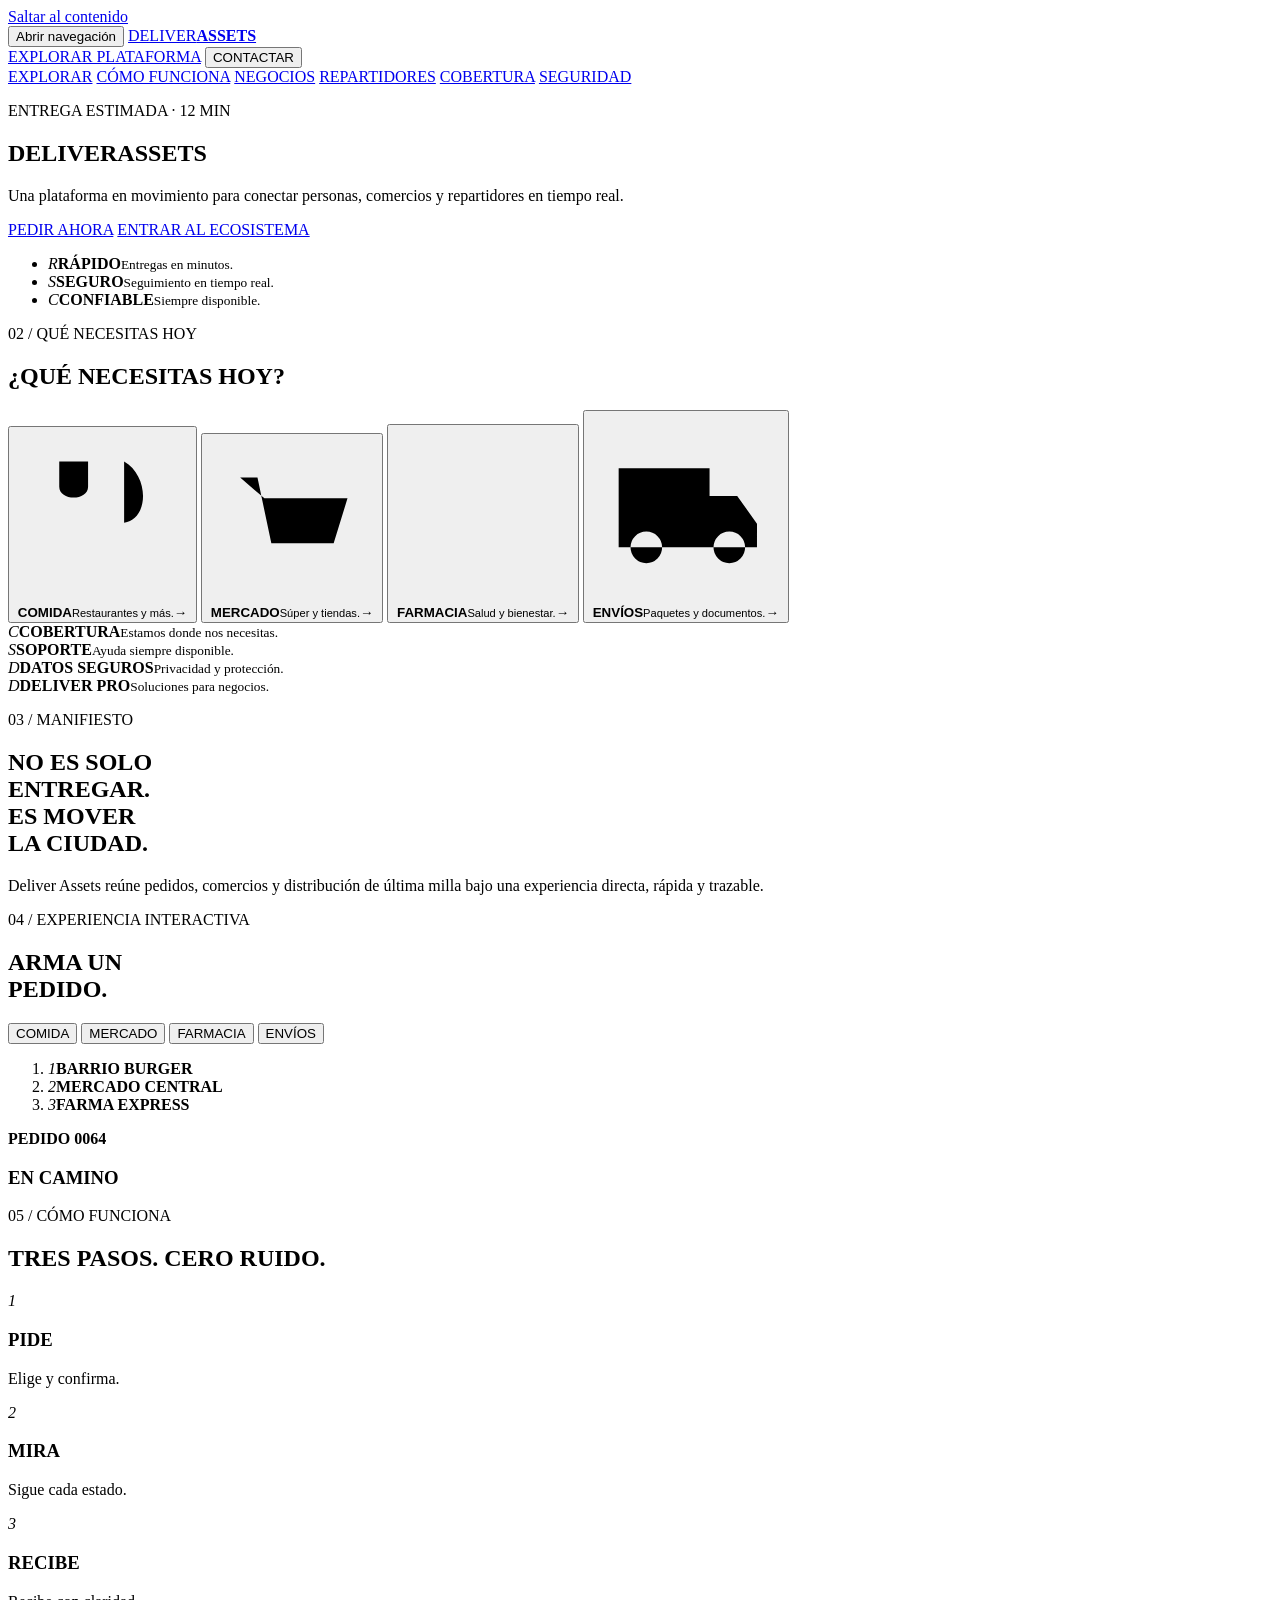
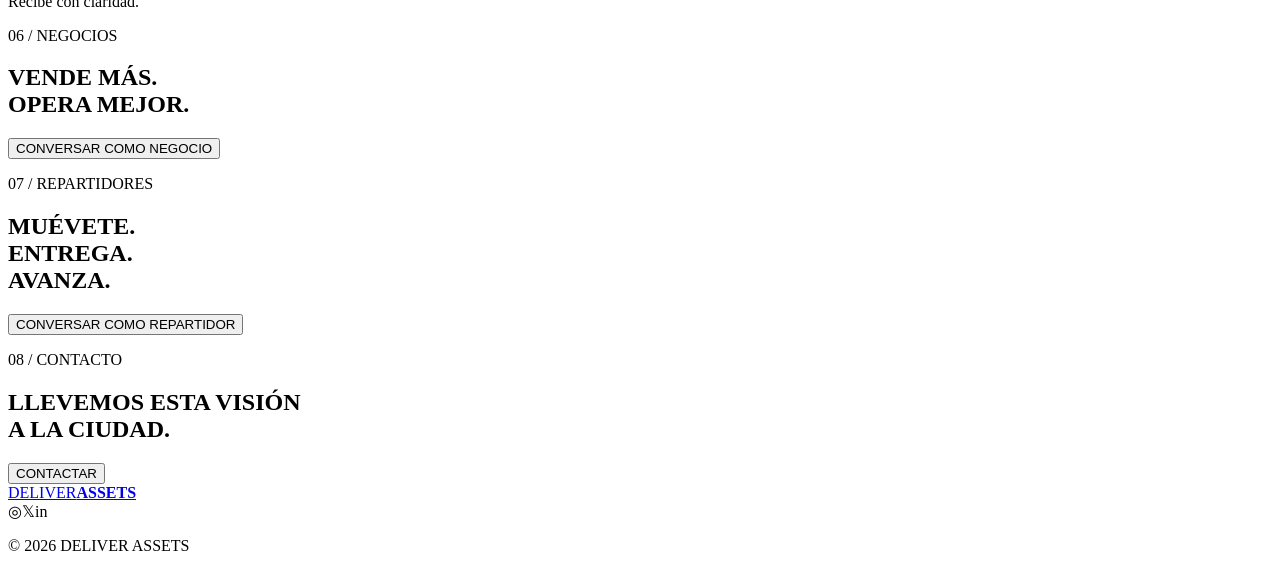
==== commit 60fdc287: "feat: rebuild night homepage from Figma structure" ====
--- a/index.html
+++ b/index.html
@@ -1,213 +1,172 @@
 <!doctype html>
-<html lang="es">
-<head>
-  <meta charset="utf-8" />
-  <meta name="viewport" content="width=device-width, initial-scale=1" />
-  <meta name="description" content="DELIVER ASSETS conecta personas, comercios y repartidores en una experiencia de pedido, seguimiento y entrega." />
-  <meta name="theme-color" content="#f5f1e8" />
-  <meta name="robots" content="index, follow, max-image-preview:large" />
-  <link rel="canonical" href="https://morimilpabfelon-cell.github.io/DELIVER-ASESSET-prime/" />
-  <meta property="og:site_name" content="DELIVER ASSETS" />
-  <meta property="og:title" content="DELIVER ASSETS — Pide. Mira. Recibe." />
-  <meta property="og:description" content="Una plataforma en movimiento para personas, comercios y repartidores." />
-  <meta property="og:type" content="website" />
-  <meta property="og:url" content="https://morimilpabfelon-cell.github.io/DELIVER-ASESSET-prime/" />
-  <meta property="og:image" content="https://morimilpabfelon-cell.github.io/DELIVER-ASESSET-prime/assets/og-deliver-assets.svg" />
-  <meta name="twitter:card" content="summary_large_image" />
-  <title>DELIVER ASSETS — Pide. Mira. Recibe.</title>
-  <link rel="icon" href="./assets/favicon.svg" type="image/svg+xml" />
-  <link rel="manifest" href="./site.webmanifest" />
-  <link rel="stylesheet" href="./prime-v4.css" />
-  <script src="./prime-v4.js" defer></script>
-</head>
-<body>
-  <a class="skip-link" href="#contenido">Saltar al contenido</a>
+<html lang="es" data-render="figma-night">
+  <head>
+    <meta charset="utf-8" />
+    <meta name="viewport" content="width=device-width, initial-scale=1" />
+    <meta name="description" content="DELIVER ASSETS conecta personas, comercios y repartidores en una experiencia urbana de pedidos, seguimiento y entrega." />
+    <meta name="theme-color" content="#060708" />
+    <meta name="robots" content="index, follow, max-image-preview:large" />
+    <link rel="canonical" href="https://morimilpabfelon-cell.github.io/DELIVER-ASESSET-prime/" />
+    <meta property="og:site_name" content="DELIVER ASSETS" />
+    <meta property="og:title" content="DELIVER ASSETS — Una plataforma en movimiento" />
+    <meta property="og:description" content="Pedidos, comercios y distribución de última milla en una experiencia directa y trazable." />
+    <meta property="og:type" content="website" />
+    <meta property="og:url" content="https://morimilpabfelon-cell.github.io/DELIVER-ASESSET-prime/" />
+    <meta property="og:image" content="https://morimilpabfelon-cell.github.io/DELIVER-ASESSET-prime/assets/og-deliver-assets.svg" />
+    <title>DELIVER ASSETS — Night Master</title>
+    <link rel="icon" href="./assets/favicon.svg" type="image/svg+xml" />
+    <link rel="preconnect" href="https://fonts.googleapis.com" />
+    <link rel="preconnect" href="https://fonts.gstatic.com" crossorigin />
+    <link href="https://fonts.googleapis.com/css2?family=Inter:wght@400;600;700;900&display=swap" rel="stylesheet" />
+    <link rel="stylesheet" href="./figma-night.css" />
+    <script src="./figma-night.js" defer></script>
+  </head>
+  <body>
+    <a class="skip-link" href="#contenido">Saltar al contenido</a>
+    <div class="site">
+      <div class="canvas-gap" aria-hidden="true"></div>
+      <header class="header" data-header>
+        <div class="header-main">
+          <button class="menu" type="button" aria-expanded="false" aria-controls="primary-nav" data-menu>
+            <span aria-hidden="true"></span><span aria-hidden="true"></span><span class="sr-only">Abrir navegación</span>
+          </button>
+          <a class="brand" href="#inicio" aria-label="DELIVER ASSETS, ir al inicio"><span>DELIVER</span><strong>ASSETS</strong></a>
+          <div class="header-actions">
+            <a class="btn btn-outline" href="#experiencia">EXPLORAR PLATAFORMA</a>
+            <button class="btn btn-yellow" type="button" data-contact>CONTACTAR</button>
+          </div>
+        </div>
+        <nav class="nav" id="primary-nav" aria-label="Navegación principal" data-nav>
+          <a class="is-active" href="#explorar">EXPLORAR</a>
+          <a href="#como-funciona">CÓMO FUNCIONA</a>
+          <a href="#negocios">NEGOCIOS</a>
+          <a href="#repartidores">REPARTIDORES</a>
+          <a href="#cobertura">COBERTURA</a>
+          <a href="#seguridad">SEGURIDAD</a>
+        </nav>
+      </header>
 
-  <header class="site-header" data-header>
-    <div class="utility-bar">
-      <p><span aria-hidden="true">⚡</span> RÁPIDO, SEGURO Y CONFIABLE. <strong>EN TODO MOMENTO.</strong></p>
-      <button type="button" data-open-panel="help">¿Necesitas ayuda? <span aria-hidden="true">◉</span> <b>Soporte 24/7</b></button>
+      <main id="contenido">
+        <section class="hero" id="inicio" aria-labelledby="hero-title">
+          <div class="hero-shade" aria-hidden="true"></div>
+          <div class="hero-content">
+            <p class="eyebrow-pill">ENTREGA ESTIMADA · 12 MIN</p>
+            <h1 id="hero-title"><span>DELIVER</span><strong>ASSETS</strong></h1>
+            <p class="hero-lead">Una plataforma en movimiento para conectar personas, comercios y repartidores en tiempo real.</p>
+            <div class="hero-actions">
+              <a class="btn btn-yellow" href="#explorar">PEDIR AHORA</a>
+              <a class="btn btn-outline" href="#experiencia">ENTRAR AL ECOSISTEMA</a>
+            </div>
+            <ul class="hero-trust" aria-label="Principios de la plataforma">
+              <li><i>R</i><span><b>RÁPIDO</b><small>Entregas en minutos.</small></span></li>
+              <li><i>S</i><span><b>SEGURO</b><small>Seguimiento en tiempo real.</small></span></li>
+              <li><i>C</i><span><b>CONFIABLE</b><small>Siempre disponible.</small></span></li>
+            </ul>
+          </div>
+        </section>
+
+        <section class="categories" id="explorar" aria-labelledby="categories-title">
+          <p class="section-kicker">02 / QUÉ NECESITAS HOY</p>
+          <h2 id="categories-title">¿QUÉ NECESITAS HOY?</h2>
+          <div class="category-grid">
+            <button class="category-card" type="button" data-category="comida">
+              <svg viewBox="0 0 48 48" aria-hidden="true"><path d="M16 9v13M12 9v7c0 4 8 4 8 0V9M16 22v17M30 9v30M30 9c7 4 7 16 0 17"/></svg>
+              <b>COMIDA</b><small>Restaurantes y más.</small><span>→</span>
+            </button>
+            <button class="category-card" type="button" data-category="mercado">
+              <svg viewBox="0 0 48 48" aria-hidden="true"><path d="M9 12h5l4 19h18l4-13H16M20 37h1M34 37h1"/></svg>
+              <b>MERCADO</b><small>Súper y tiendas.</small><span>→</span>
+            </button>
+            <button class="category-card" type="button" data-category="farmacia">
+              <svg viewBox="0 0 48 48" aria-hidden="true"><path d="M24 10v28M10 24h28"/></svg>
+              <b>FARMACIA</b><small>Salud y bienestar.</small><span>→</span>
+            </button>
+            <button class="category-card" type="button" data-category="envios">
+              <svg viewBox="0 0 48 48" aria-hidden="true"><path d="M7 14h23v20H7zM30 21h7l5 7v6H30zM14 38a4 4 0 1 0 0-8 4 4 0 0 0 0 8ZM35 38a4 4 0 1 0 0-8 4 4 0 0 0 0 8Z"/></svg>
+              <b>ENVÍOS</b><small>Paquetes y documentos.</small><span>→</span>
+            </button>
+          </div>
+        </section>
+
+        <section class="trust-strip" id="cobertura" aria-label="Confianza y soporte">
+          <article><i>C</i><span><b>COBERTURA</b><small>Estamos donde nos necesitas.</small></span></article>
+          <article><i>S</i><span><b>SOPORTE</b><small>Ayuda siempre disponible.</small></span></article>
+          <article id="seguridad"><i>D</i><span><b>DATOS SEGUROS</b><small>Privacidad y protección.</small></span></article>
+          <article><i>D</i><span><b class="accent">DELIVER PRO</b><small>Soluciones para negocios.</small></span></article>
+        </section>
+
+        <section class="manifesto" aria-labelledby="manifesto-title">
+          <div class="manifesto-overlay" aria-hidden="true"></div>
+          <p class="section-kicker">03 / MANIFIESTO</p>
+          <h2 id="manifesto-title">NO ES SOLO<br />ENTREGAR.<br />ES MOVER<br />LA CIUDAD.</h2>
+          <p class="manifesto-copy">Deliver Assets reúne pedidos, comercios y distribución de última milla bajo una experiencia directa, rápida y trazable.</p>
+        </section>
+
+        <section class="experience" id="experiencia" aria-labelledby="experience-title">
+          <p class="section-kicker">04 / EXPERIENCIA INTERACTIVA</p>
+          <h2 id="experience-title">ARMA UN<br />PEDIDO.</h2>
+          <div class="catalog" aria-label="Catálogo de comercios">
+            <div class="tabs" role="tablist" aria-label="Categorías">
+              <button class="is-active" type="button" role="tab" aria-selected="true" data-tab="comida">COMIDA</button>
+              <button type="button" role="tab" aria-selected="false" data-tab="mercado">MERCADO</button>
+              <button type="button" role="tab" aria-selected="false" data-tab="farmacia">FARMACIA</button>
+              <button type="button" role="tab" aria-selected="false" data-tab="envios">ENVÍOS</button>
+            </div>
+            <ol class="stores">
+              <li class="is-active"><i>1</i><b data-store="1">BARRIO BURGER</b></li>
+              <li><i>2</i><b data-store="2">MERCADO CENTRAL</b></li>
+              <li><i>3</i><b data-store="3">FARMA EXPRESS</b></li>
+            </ol>
+          </div>
+          <div class="tracking" aria-label="Seguimiento del pedido">
+            <b>PEDIDO 0064</b>
+            <div class="tracking-map" role="img" aria-label="Mapa de seguimiento urbano"></div>
+            <h3>EN CAMINO</h3>
+          </div>
+        </section>
+
+        <section class="process" id="como-funciona" aria-labelledby="process-title">
+          <p class="section-kicker">05 / CÓMO FUNCIONA</p>
+          <h2 id="process-title">TRES PASOS. CERO RUIDO.</h2>
+          <div class="process-grid">
+            <article class="process-card pide"><i>1</i><h3>PIDE</h3><p>Elige y confirma.</p></article>
+            <article class="process-card mira"><i>2</i><h3>MIRA</h3><p>Sigue cada estado.</p></article>
+            <article class="process-card recibe"><i>3</i><h3>RECIBE</h3><p>Recibe con claridad.</p></article>
+          </div>
+        </section>
+
+        <section class="ecosystem" aria-label="Ecosistema DELIVER ASSETS">
+          <article class="ecosystem-card business" id="negocios">
+            <p class="section-kicker">06 / NEGOCIOS</p>
+            <h2>VENDE MÁS.<br />OPERA MEJOR.</h2>
+            <button class="btn btn-outline" type="button" data-contact>CONVERSAR COMO NEGOCIO</button>
+          </article>
+          <article class="ecosystem-card rider" id="repartidores">
+            <p class="section-kicker">07 / REPARTIDORES</p>
+            <h2>MUÉVETE.<br />ENTREGA.<br />AVANZA.</h2>
+            <button class="btn btn-yellow" type="button" data-contact>CONVERSAR COMO REPARTIDOR</button>
+          </article>
+        </section>
+
+        <section class="contact" aria-labelledby="contact-title">
+          <div><p class="section-kicker">08 / CONTACTO</p><h2 id="contact-title">LLEVEMOS ESTA VISIÓN<br />A LA CIUDAD.</h2></div>
+          <button class="btn btn-yellow" type="button" data-contact>CONTACTAR</button>
+        </section>
+      </main>
+
+      <footer class="footer">
+        <div><a class="footer-brand" href="#inicio"><span>DELIVER</span><strong>ASSETS</strong></a><div class="social" aria-label="Redes sociales"><span>◎</span><span>𝕏</span><span>in</span></div></div>
+        <p>© 2026 DELIVER ASSETS</p>
+        <div class="footer-dots" aria-hidden="true"><i></i><i></i><i></i></div>
+      </footer>
     </div>
 
-    <div class="header-main shell">
-      <button class="menu-toggle" type="button" aria-expanded="false" aria-controls="primary-navigation" data-menu-toggle>
-        <span></span><span></span><span></span><span class="sr-only">Abrir navegación</span>
-      </button>
-
-      <a class="brand" href="#inicio" aria-label="DELIVER ASSETS, ir al inicio">
-        <span>DELIVER</span><strong>ASSETS</strong>
-      </a>
-
-      <div class="header-actions">
-        <button class="button button-outline" type="button" data-open-ecosystem>EXPLORAR PLATAFORMA</button>
-        <button class="button button-yellow" type="button" data-open-panel="contact">CONTACTAR <span aria-hidden="true">↗</span></button>
-      </div>
-    </div>
-
-    <nav class="primary-navigation shell" id="primary-navigation" aria-label="Navegación principal" data-navigation>
-      <a href="#explorar">EXPLORAR</a>
-      <a href="#como-funciona">CÓMO FUNCIONA</a>
-      <a href="#negocios">NEGOCIOS</a>
-      <a href="#repartidores">REPARTIDORES</a>
-      <button type="button" data-open-panel="coverage">COBERTURA</button>
-      <button type="button" data-open-panel="security">SEGURIDAD</button>
-    </nav>
-  </header>
-
-  <main id="contenido">
-    <section class="hero shell" id="inicio" aria-labelledby="hero-title">
-      <div class="hero-copy">
-        <div class="live-chip"><span></span> EN VIVO <b>•</b> 12 MIN PROMEDIO</div>
-        <h1 id="hero-title"><span>DELIVER</span><strong>ASSETS</strong></h1>
-        <p class="hero-lead">Una plataforma en movimiento para conectar personas, comercios y repartidores en tiempo real.</p>
-        <div class="hero-actions">
-          <a class="button button-yellow button-large" href="#explorar">PEDIR AHORA <span aria-hidden="true">→</span></a>
-          <button class="button button-hero-outline button-large" type="button" data-open-ecosystem>ENTRAR AL ECOSISTEMA</button>
-        </div>
-        <ul class="hero-trust" aria-label="Principios del producto">
-          <li><i aria-hidden="true">⚡</i><span><strong>Rápido</strong><small>Entregas en minutos.</small></span></li>
-          <li><i aria-hidden="true">◇</i><span><strong>Seguro</strong><small>Seguimiento en tiempo real.</small></span></li>
-          <li><i aria-hidden="true">✓</i><span><strong>Confiable</strong><small>Siempre disponible.</small></span></li>
-        </ul>
-      </div>
-      <div class="hero-media" role="img" aria-label="Repartidor de DELIVER ASSETS en motocicleta junto a un teléfono con seguimiento del pedido"></div>
-    </section>
-
-    <section class="quick-access shell" id="explorar" aria-labelledby="quick-title">
-      <h2 id="quick-title">¿Qué necesitas hoy?</h2>
-      <div class="quick-grid" data-category-grid>
-        <button class="quick-card is-active" type="button" data-category="comida">
-          <span class="quick-image category-food" role="img" aria-label="Hamburguesa"></span>
-          <span class="quick-copy"><strong>Comida</strong><small>Restaurantes y más.</small></span><b aria-hidden="true">›</b>
-        </button>
-        <button class="quick-card" type="button" data-category="mercado">
-          <span class="quick-image category-market" role="img" aria-label="Bolsa con frutas y verduras"></span>
-          <span class="quick-copy"><strong>Mercado</strong><small>Súper y tiendas.</small></span><b aria-hidden="true">›</b>
-        </button>
-        <button class="quick-card" type="button" data-category="farmacia">
-          <span class="quick-image category-pharmacy" role="img" aria-label="Productos de farmacia"></span>
-          <span class="quick-copy"><strong>Farmacia</strong><small>Salud y bienestar.</small></span><b aria-hidden="true">›</b>
-        </button>
-        <button class="quick-card" type="button" data-category="envios">
-          <span class="quick-image category-shipping" role="img" aria-label="Caja para envío"></span>
-          <span class="quick-copy"><strong>Envíos</strong><small>Paquetes y documentos.</small></span><b aria-hidden="true">›</b>
-        </button>
-      </div>
-    </section>
-
-    <section class="trust-strip" aria-label="Confianza y soluciones">
-      <div class="shell trust-grid">
-        <article><span class="trust-icon">⌖</span><div><strong>Cobertura amplia</strong><small>Estamos donde nos necesitas.</small></div></article>
-        <article><span class="trust-icon">◉</span><div><strong>Soporte 24/7</strong><small>Ayuda siempre disponible.</small></div></article>
-        <article><span class="trust-icon">◇</span><div><strong>Tus datos seguros</strong><small>Privacidad y protección garantizadas.</small></div></article>
-        <article class="deliver-pro"><span><b>NUEVO</b><strong>DELIVER<span>PRO</span></strong><small>Soluciones para negocios</small></span><a href="#negocios">CONOCER MÁS <i>→</i></a></article>
-      </div>
-    </section>
-
-    <section class="manifesto shell section" aria-labelledby="manifesto-title">
-      <div class="section-label">01 / QUÉ HACEMOS</div>
-      <div class="manifesto-layout">
-        <h2 id="manifesto-title">NO ES SOLO<br />ENTREGAR.<br /><em>ES MOVER</em><br />LA CIUDAD.</h2>
-        <p>Deliver Assets reúne pedidos, comercios y distribución de última milla bajo una experiencia directa, rápida y trazable.</p>
-      </div>
-    </section>
-
-    <section class="experience shell section" aria-labelledby="experience-title">
-      <div class="section-heading">
-        <p>02 / EXPERIENCIA</p>
-        <h2 id="experience-title">ARMA UN <span>PEDIDO.</span></h2>
-        <p>Elige una categoría, revisa el comercio y observa cómo avanza el pedido en una sola experiencia.</p>
-      </div>
-
-      <div class="experience-shell">
-        <div class="catalog-panel">
-          <div class="category-tabs" role="tablist" aria-label="Categorías">
-            <button type="button" role="tab" aria-selected="true" data-tab="comida">COMIDA</button>
-            <button type="button" role="tab" aria-selected="false" data-tab="mercado">MERCADO</button>
-            <button type="button" role="tab" aria-selected="false" data-tab="farmacia">FARMACIA</button>
-            <button type="button" role="tab" aria-selected="false" data-tab="envios">ENVÍOS</button>
-          </div>
-          <div class="store-list" data-store-list></div>
-          <article class="selected-product">
-            <div data-product-image class="product-visual category-food" role="img" aria-label="Producto seleccionado"></div>
-            <div><small data-product-category>COMIDA</small><h3 data-product-title>Combo Barrio</h3><p data-product-description>Hamburguesa, papas y bebida.</p></div>
-            <button type="button" data-add-item aria-label="Agregar producto">+</button>
-          </article>
-        </div>
-
-        <div class="tracking-panel">
-          <div class="phone-frame">
-            <div class="phone-top"><span>9:41</span><i></i></div>
-            <p>Tu pedido</p><h3 data-order-state>EN CAMINO</h3>
-            <div class="map-card"><span class="route-line"></span><i class="rider-dot">●</i><b class="destination-dot">●</b></div>
-            <div class="eta"><span>Llegada estimada</span><strong>12<small> min</small></strong><em>● En vivo</em></div>
-          </div>
-          <div class="order-summary"><span>PRODUCTOS</span><strong data-item-count>0</strong><button type="button" data-confirm-order disabled>CONFIRMAR PEDIDO</button></div>
-        </div>
-      </div>
-    </section>
-
-    <section class="process shell section" id="como-funciona" aria-labelledby="process-title">
-      <div class="section-label">03 / CÓMO FUNCIONA</div>
-      <h2 id="process-title">PIDE. MIRA. RECIBE.</h2>
-      <ol>
-        <li><span>01</span><h3>PIDE</h3><p>Elige lo que necesitas y confirma.</p></li>
-        <li class="accent"><span>02</span><h3>MIRA</h3><p>Sigue cada estado en tiempo real.</p></li>
-        <li><span>03</span><h3>RECIBE</h3><p>Recibe con claridad y control.</p></li>
-      </ol>
-    </section>
-
-    <section class="ecosystem shell section" aria-label="Ecosistema DELIVER ASSETS">
-      <article class="business-card" id="negocios">
-        <small>04 / NEGOCIOS</small><h2>VENDE MÁS.<br />OPERA MEJOR.</h2><p>Catálogo, pedidos y visibilidad bajo una sola identidad.</p>
-        <button class="button button-black" type="button" data-open-panel="business">CONVERSAR COMO NEGOCIO</button>
-      </article>
-      <article class="rider-card" id="repartidores">
-        <small>05 / REPARTIDORES</small><h2>MUÉVETE.<br />ENTREGA.<br />AVANZA.</h2><p>Rutas, estados y entregas en una experiencia directa.</p>
-        <button class="button button-yellow" type="button" data-open-panel="rider">CONVERSAR COMO REPARTIDOR</button>
-      </article>
-    </section>
-
-    <section class="contact shell section" aria-labelledby="contact-title">
-      <div><small>06 / CONTACTO</small><h2 id="contact-title">LLEVEMOS ESTA VISIÓN A LA CIUDAD.</h2></div>
-      <div><p>Conoce el producto original y la visión Prime de DELIVER ASSETS.</p><button class="button button-yellow" type="button" data-open-panel="contact">CONTACTAR AL EQUIPO</button></div>
-    </section>
-  </main>
-
-  <footer class="site-footer">
-    <div class="shell footer-grid">
-      <a class="brand footer-brand" href="#inicio"><span>DELIVER</span><strong>ASSETS</strong></a>
-      <p>Delivery y comercio local en movimiento.</p>
-      <nav aria-label="Enlaces del pie"><button type="button" data-open-panel="coverage">COBERTURA</button><button type="button" data-open-panel="security">SEGURIDAD</button><button type="button" data-open-panel="help">AYUDA</button></nav>
-      <small>© <span data-year></span> DELIVER ASSETS</small>
-    </div>
-  </footer>
-
-  <dialog class="modal" data-info-modal aria-labelledby="modal-title">
-    <div class="modal-card">
-      <button class="modal-close" type="button" aria-label="Cerrar" data-close-modal>×</button>
-      <p data-modal-eyebrow>DELIVER ASSETS</p>
-      <h2 id="modal-title" data-modal-title>Información</h2>
-      <p data-modal-copy></p>
-      <div class="modal-actions" data-modal-actions>
-        <a class="button button-yellow" href="https://github.com/morimilpabfelon-cell/DELIVER-ASSETS" target="_blank" rel="noreferrer">VER PRODUCTO ORIGINAL ↗</a>
-        <button class="button button-outline" type="button" data-close-modal>CERRAR</button>
-      </div>
-    </div>
-  </dialog>
-
-  <dialog class="modal ecosystem-modal" data-ecosystem-modal aria-labelledby="ecosystem-title">
-    <div class="modal-card modal-wide">
-      <button class="modal-close" type="button" aria-label="Cerrar" data-close-ecosystem>×</button>
-      <p>ECOSISTEMA DELIVER ID</p><h2 id="ecosystem-title">UN SISTEMA. CUATRO ROLES.</h2>
-      <div class="role-grid">
-        <article><span>C</span><h3>Cliente</h3><p>Explora, compra y sigue pedidos.</p></article>
-        <article><span>N</span><h3>Negocio</h3><p>Administra pedidos y catálogo.</p></article>
-        <article><span>R</span><h3>Repartidor</h3><p>Gestiona rutas y entregas.</p></article>
-        <article><span>A</span><h3>Administración</h3><p>Supervisa el ecosistema.</p></article>
-      </div>
-      <a class="button button-yellow" href="https://github.com/morimilpabfelon-cell/DELIVER-ASSETS" target="_blank" rel="noreferrer">VER PRODUCTO ORIGINAL ↗</a>
-    </div>
-  </dialog>
-</body>
-</html>
+    <dialog class="contact-dialog" data-dialog>
+      <button class="dialog-close" type="button" aria-label="Cerrar" data-close>×</button>
+      <p class="section-kicker">DELIVER ASSETS</p>
+      <h2>CONVERSEMOS.</h2>
+      <p>El canal público actual del proyecto es GitHub.</p>
+      <a class="btn btn-yellow" href="https://github.com/morimilpabfelon-cell/DELIVER-ASESSET-prime" target="_blank" rel="noreferrer">ABRIR PROYECTO</a>
+    </dialog>
+  </body>
+</html>
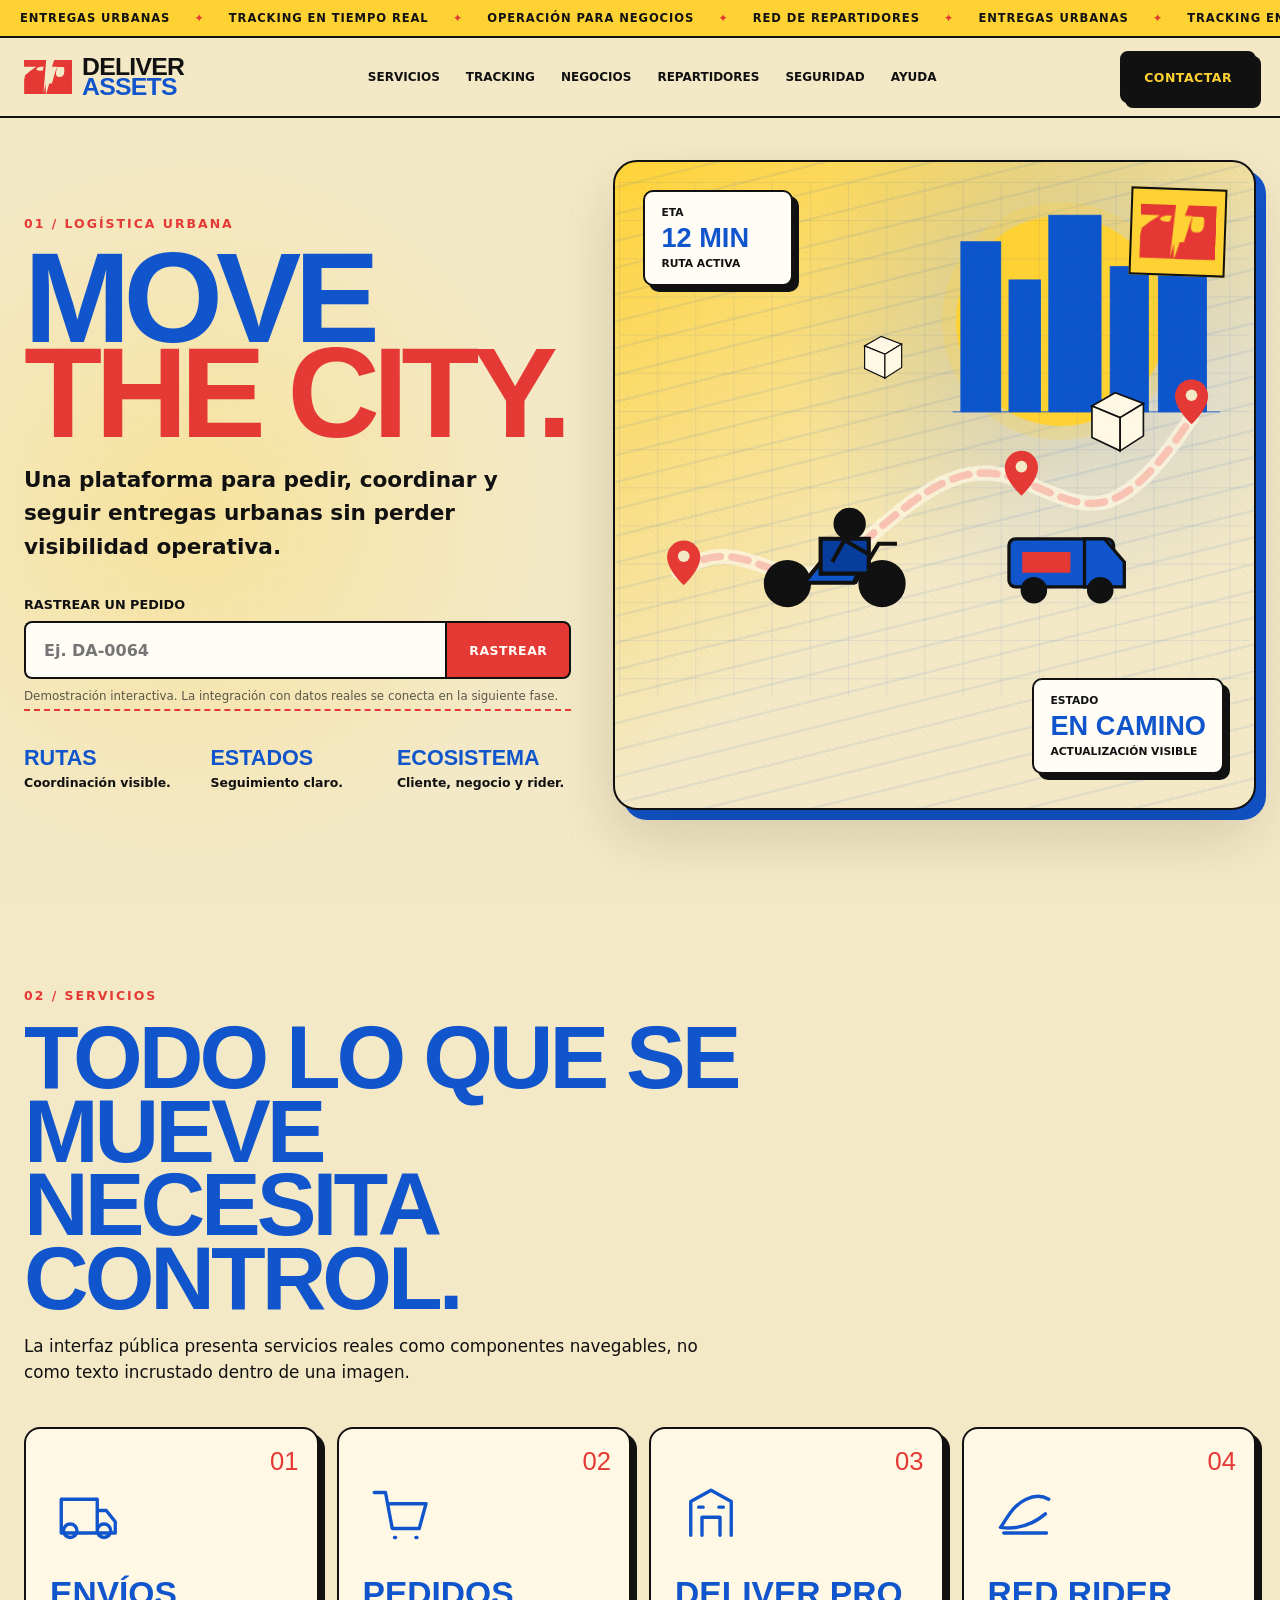
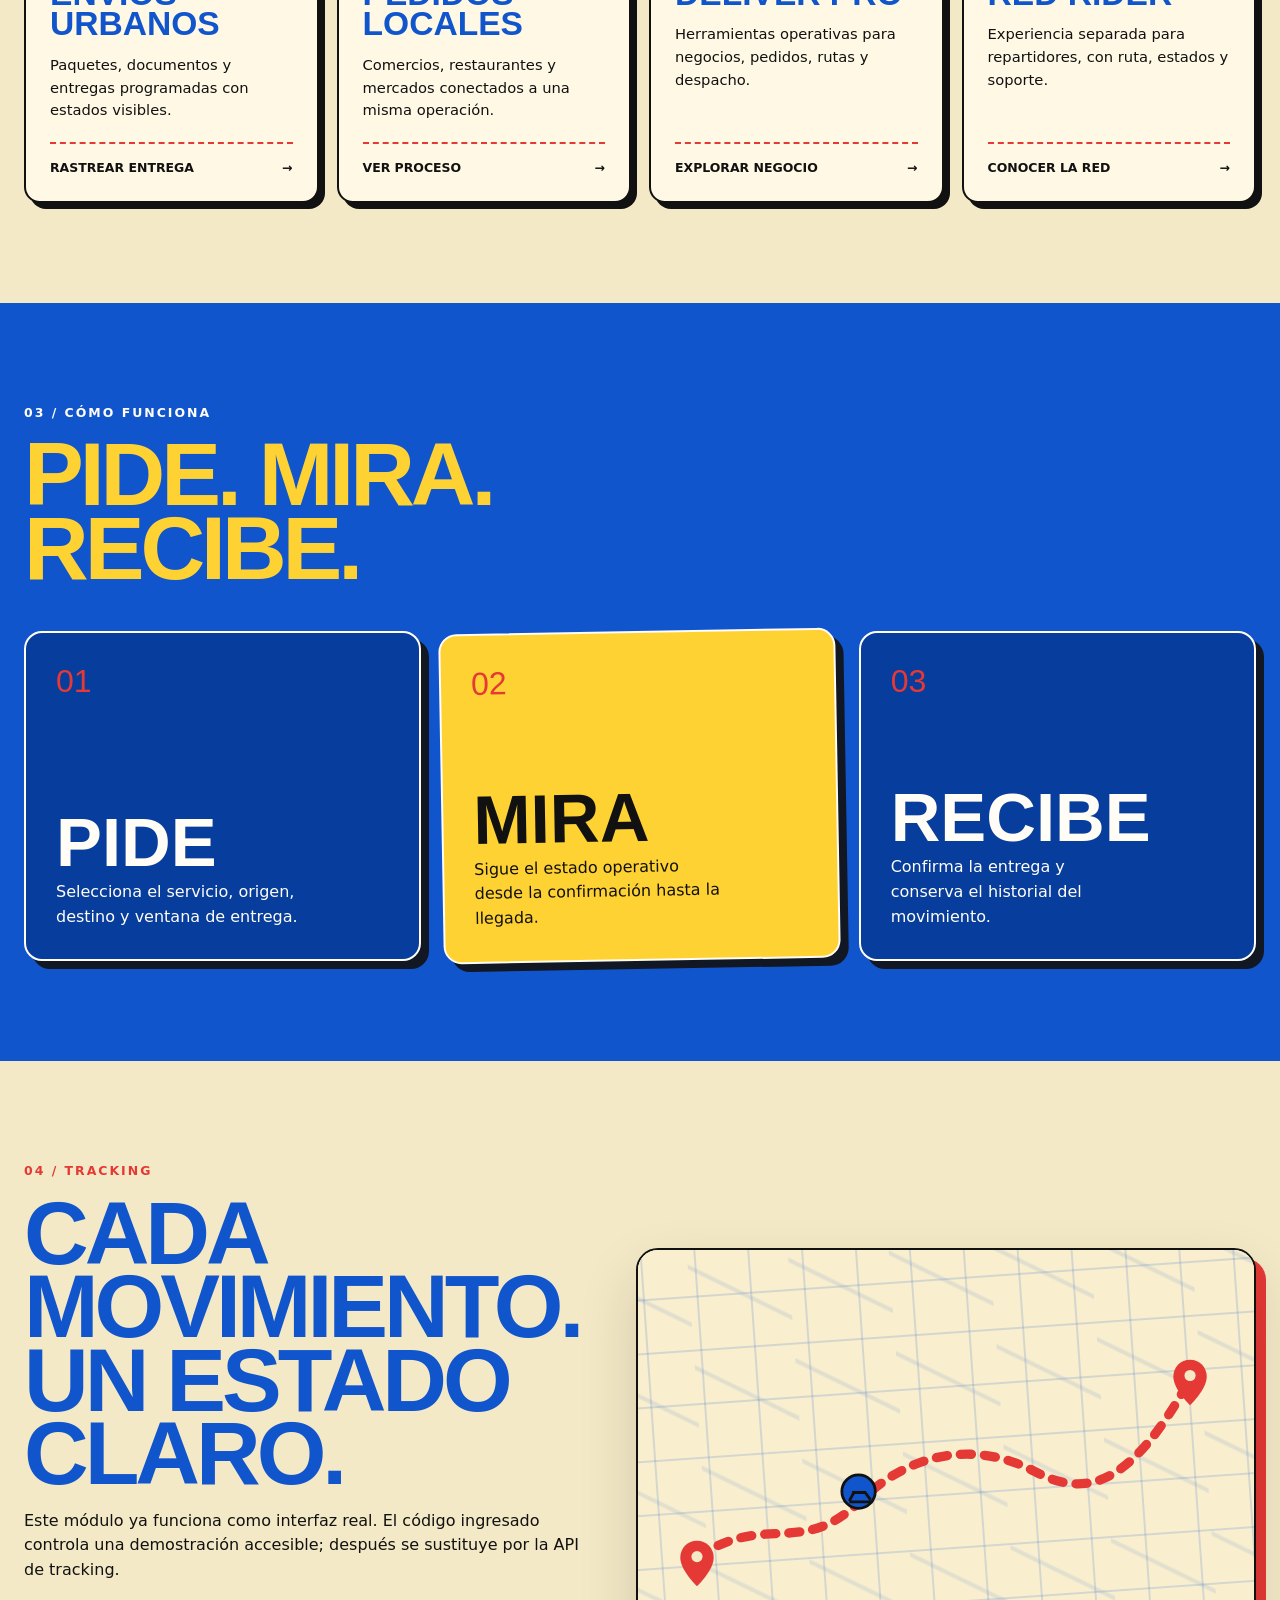
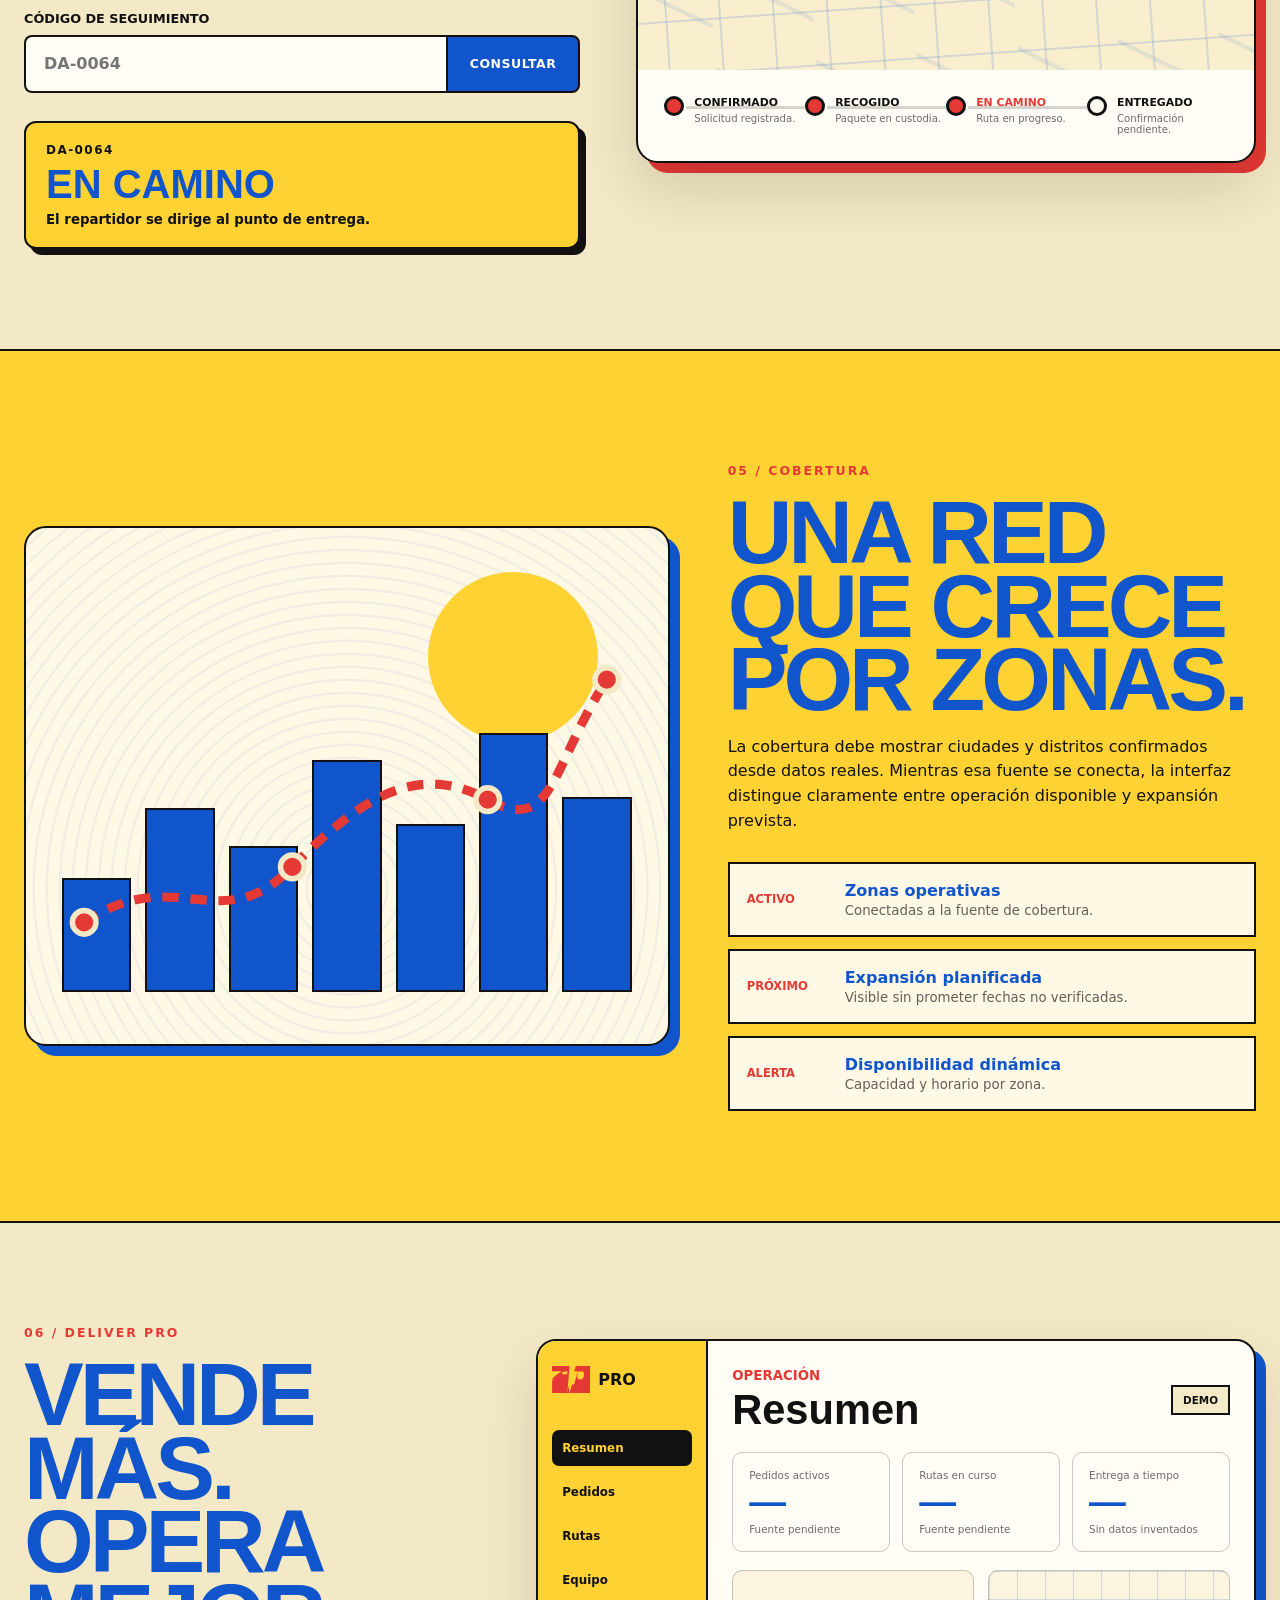
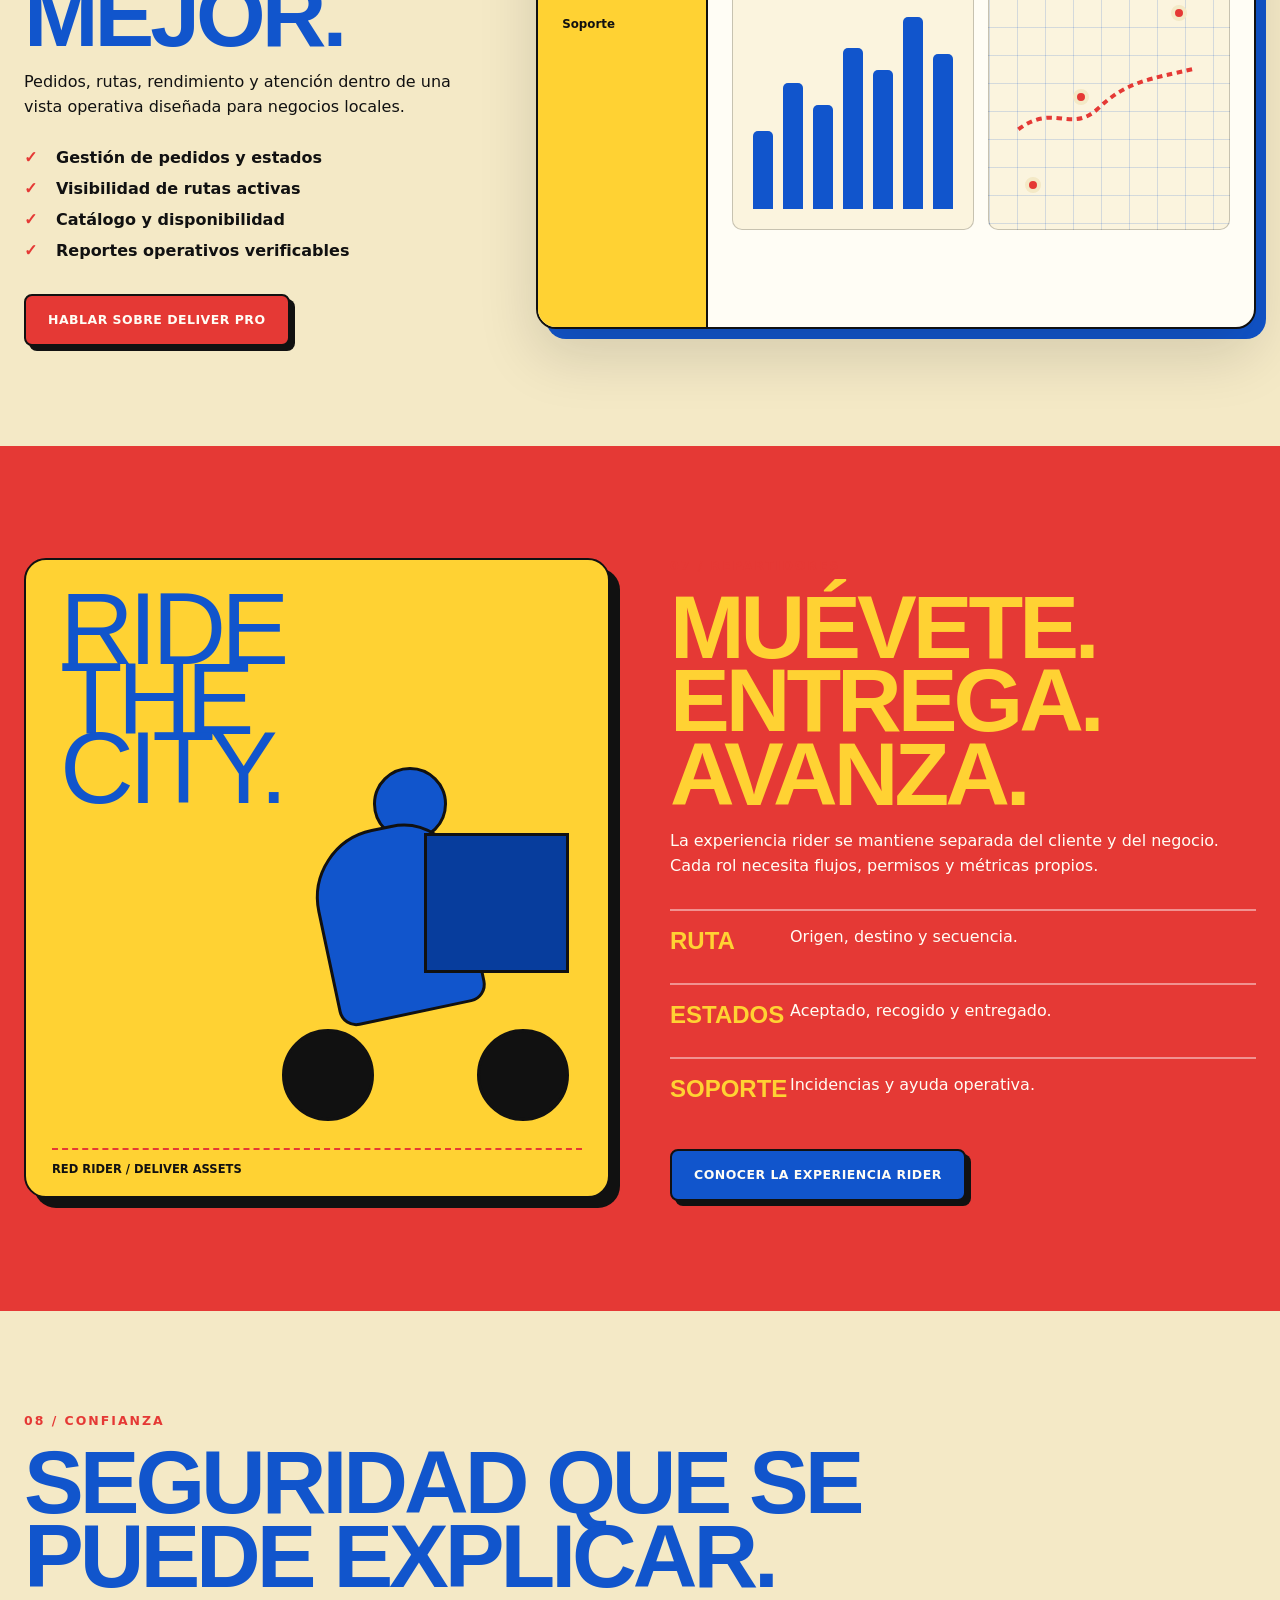
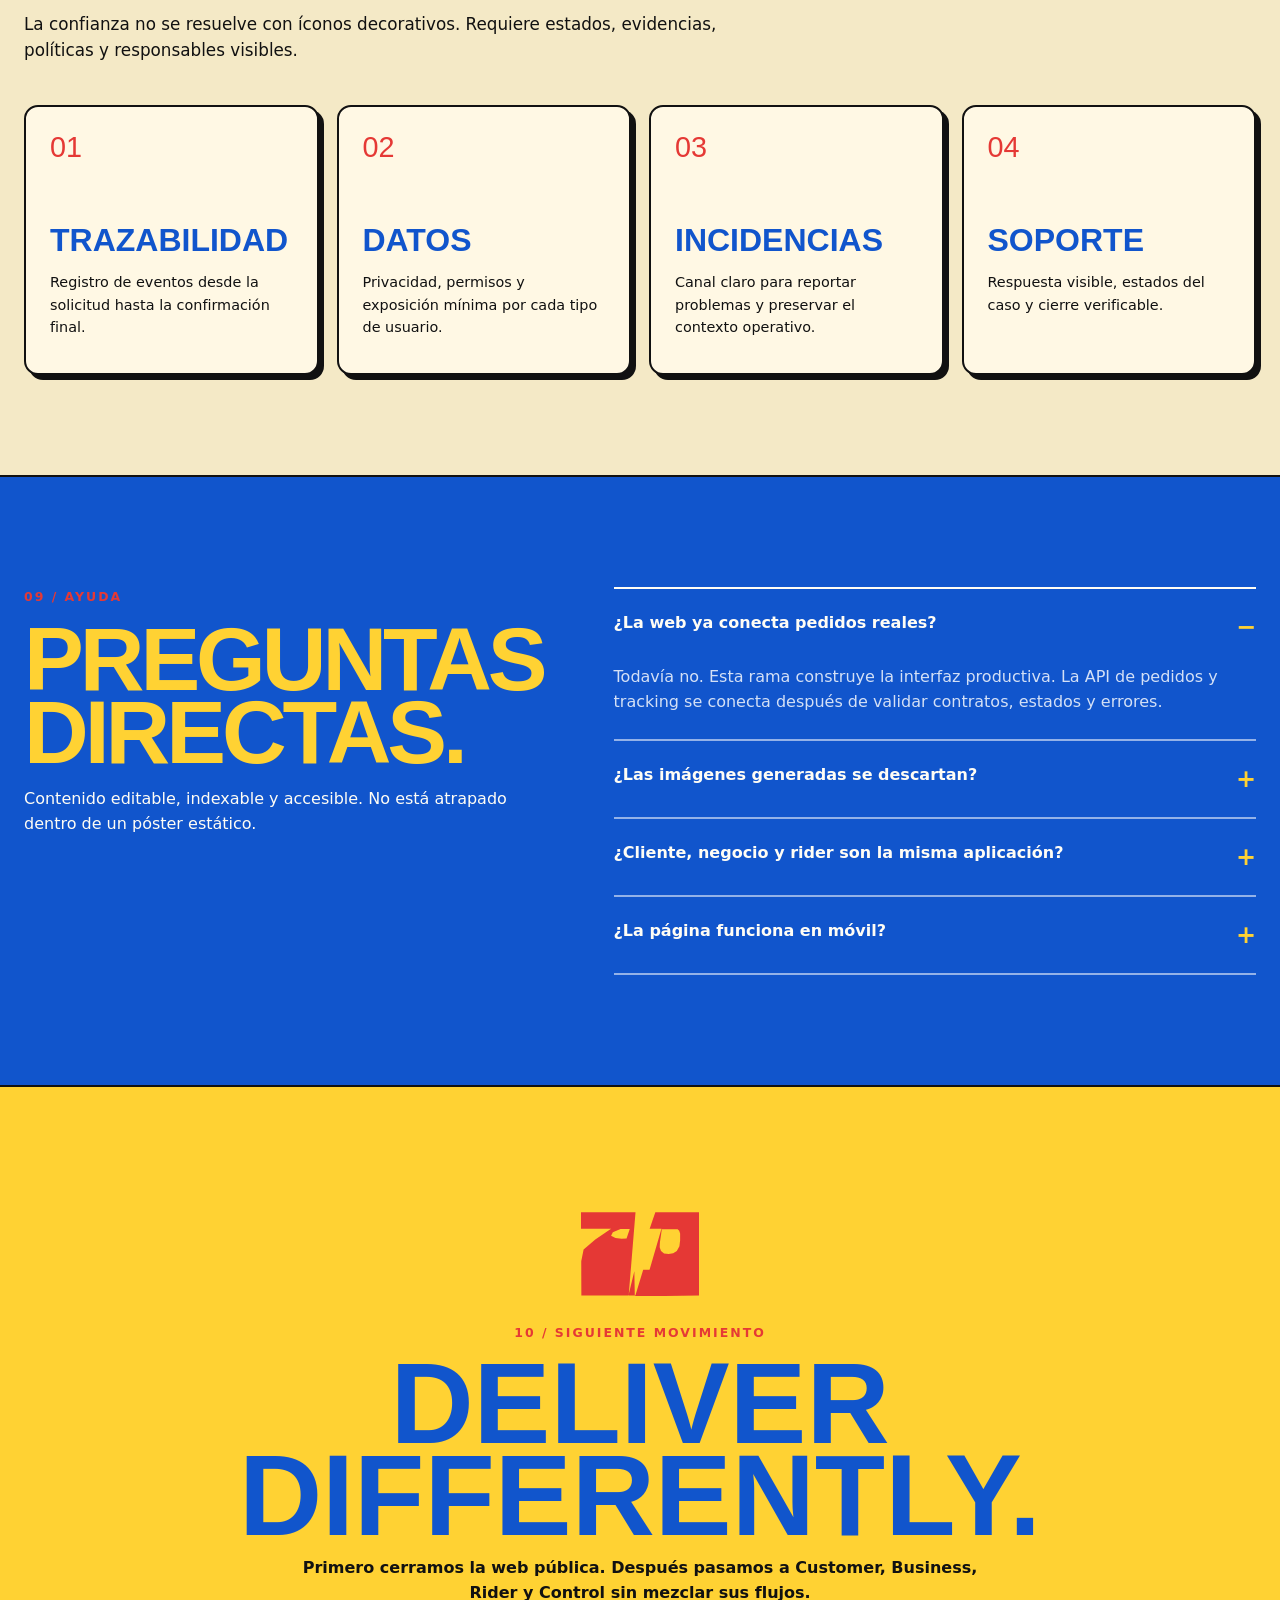
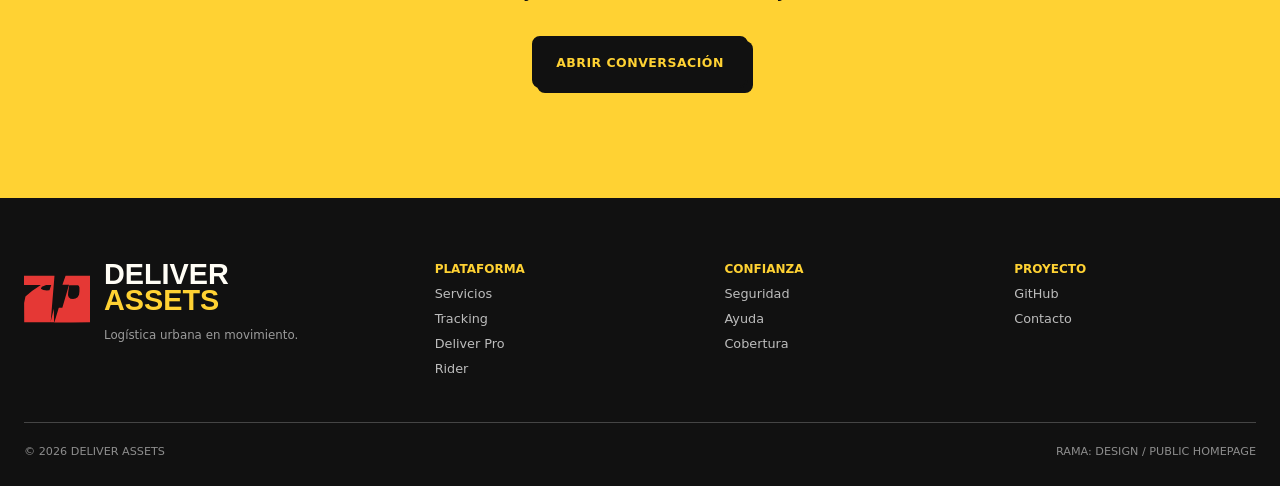
==== commit d4565e8f: "feat: build semantic editorial public homepage" ====
--- a/index.html
+++ b/index.html
@@ -1,172 +1,237 @@
 <!doctype html>
-<html lang="es" data-render="figma-night">
+<html lang="es" data-theme="editorial-production">
   <head>
     <meta charset="utf-8" />
     <meta name="viewport" content="width=device-width, initial-scale=1" />
-    <meta name="description" content="DELIVER ASSETS conecta personas, comercios y repartidores en una experiencia urbana de pedidos, seguimiento y entrega." />
-    <meta name="theme-color" content="#060708" />
+    <meta name="description" content="DELIVER ASSETS conecta pedidos, negocios, repartidores y operaciones de última milla en una plataforma urbana trazable." />
+    <meta name="theme-color" content="#f4e9c6" />
     <meta name="robots" content="index, follow, max-image-preview:large" />
     <link rel="canonical" href="https://morimilpabfelon-cell.github.io/DELIVER-ASESSET-prime/" />
     <meta property="og:site_name" content="DELIVER ASSETS" />
-    <meta property="og:title" content="DELIVER ASSETS — Una plataforma en movimiento" />
-    <meta property="og:description" content="Pedidos, comercios y distribución de última milla en una experiencia directa y trazable." />
+    <meta property="og:title" content="DELIVER ASSETS — Logística urbana en movimiento" />
+    <meta property="og:description" content="Pedidos, tracking, comercios y última milla en un sistema operativo urbano." />
     <meta property="og:type" content="website" />
     <meta property="og:url" content="https://morimilpabfelon-cell.github.io/DELIVER-ASESSET-prime/" />
-    <meta property="og:image" content="https://morimilpabfelon-cell.github.io/DELIVER-ASESSET-prime/assets/og-deliver-assets.svg" />
-    <title>DELIVER ASSETS — Night Master</title>
+    <title>DELIVER ASSETS — Logística urbana en movimiento</title>
     <link rel="icon" href="./assets/favicon.svg" type="image/svg+xml" />
-    <link rel="preconnect" href="https://fonts.googleapis.com" />
-    <link rel="preconnect" href="https://fonts.gstatic.com" crossorigin />
-    <link href="https://fonts.googleapis.com/css2?family=Inter:wght@400;600;700;900&display=swap" rel="stylesheet" />
-    <link rel="stylesheet" href="./figma-night.css" />
-    <script src="./figma-night.js" defer></script>
+    <link rel="preload" href="./assets/logo-original.svg" as="image" type="image/svg+xml" />
+    <link rel="stylesheet" href="./editorial-production.css" />
+    <script src="./editorial-production.js" defer></script>
   </head>
   <body>
     <a class="skip-link" href="#contenido">Saltar al contenido</a>
-    <div class="site">
-      <div class="canvas-gap" aria-hidden="true"></div>
-      <header class="header" data-header>
-        <div class="header-main">
-          <button class="menu" type="button" aria-expanded="false" aria-controls="primary-nav" data-menu>
-            <span aria-hidden="true"></span><span aria-hidden="true"></span><span class="sr-only">Abrir navegación</span>
-          </button>
-          <a class="brand" href="#inicio" aria-label="DELIVER ASSETS, ir al inicio"><span>DELIVER</span><strong>ASSETS</strong></a>
-          <div class="header-actions">
-            <a class="btn btn-outline" href="#experiencia">EXPLORAR PLATAFORMA</a>
-            <button class="btn btn-yellow" type="button" data-contact>CONTACTAR</button>
+
+    <div class="ticker" aria-label="Propuesta de valor">
+      <div class="ticker-track" aria-hidden="true">
+        <span>ENTREGAS URBANAS</span><i>✦</i><span>TRACKING EN TIEMPO REAL</span><i>✦</i>
+        <span>OPERACIÓN PARA NEGOCIOS</span><i>✦</i><span>RED DE REPARTIDORES</span><i>✦</i>
+        <span>ENTREGAS URBANAS</span><i>✦</i><span>TRACKING EN TIEMPO REAL</span><i>✦</i>
+        <span>OPERACIÓN PARA NEGOCIOS</span><i>✦</i><span>RED DE REPARTIDORES</span><i>✦</i>
+      </div>
+    </div>
+
+    <header class="site-header" data-header>
+      <div class="header-inner">
+        <a class="brand" href="#inicio" aria-label="DELIVER ASSETS, volver al inicio">
+          <img src="./assets/logo-original.svg" width="54" height="52" alt="" />
+          <span><b>DELIVER</b><strong>ASSETS</strong></span>
+        </a>
+
+        <button class="menu-button" type="button" aria-expanded="false" aria-controls="primary-nav" data-menu>
+          <span></span><span></span><span class="sr-only">Abrir navegación</span>
+        </button>
+
+        <nav class="primary-nav" id="primary-nav" aria-label="Navegación principal" data-nav>
+          <a href="#servicios">Servicios</a>
+          <a href="#tracking">Tracking</a>
+          <a href="#negocios">Negocios</a>
+          <a href="#repartidores">Repartidores</a>
+          <a href="#seguridad">Seguridad</a>
+          <a href="#preguntas">Ayuda</a>
+        </nav>
+
+        <button class="button button-dark header-cta" type="button" data-contact>CONTACTAR</button>
+      </div>
+    </header>
+
+    <main id="contenido">
+      <section class="hero section-shell" id="inicio" aria-labelledby="hero-title">
+        <div class="hero-copy reveal">
+          <p class="eyebrow">01 / LOGÍSTICA URBANA</p>
+          <h1 id="hero-title"><span>MOVE</span><strong>THE CITY.</strong></h1>
+          <p class="hero-lead">Una plataforma para pedir, coordinar y seguir entregas urbanas sin perder visibilidad operativa.</p>
+
+          <form class="hero-tracking" data-tracking-form>
+            <label for="hero-code">Rastrear un pedido</label>
+            <div class="tracking-input">
+              <input id="hero-code" name="code" autocomplete="off" inputmode="text" placeholder="Ej. DA-0064" maxlength="24" />
+              <button class="button button-red" type="submit">RASTREAR</button>
+            </div>
+            <small>Demostración interactiva. La integración con datos reales se conecta en la siguiente fase.</small>
+          </form>
+
+          <ul class="hero-points" aria-label="Capacidades principales">
+            <li><b>RUTAS</b><span>Coordinación visible.</span></li>
+            <li><b>ESTADOS</b><span>Seguimiento claro.</span></li>
+            <li><b>ECOSISTEMA</b><span>Cliente, negocio y rider.</span></li>
+          </ul>
+        </div>
+
+        <div class="hero-visual reveal" aria-label="Visualización de una red urbana de entregas">
+          <div class="sun" aria-hidden="true"></div>
+          <svg class="city-map" viewBox="0 0 760 620" role="img" aria-labelledby="map-title map-desc">
+            <title id="map-title">Red urbana de DELIVER ASSETS</title>
+            <desc id="map-desc">Mapa gráfico con edificios, rutas, ubicaciones, vehículos y paquetes.</desc>
+            <defs>
+              <pattern id="grid" width="46" height="46" patternUnits="userSpaceOnUse">
+                <path d="M46 0H0V46" fill="none" stroke="currentColor" stroke-width="1" opacity=".22"/>
+              </pattern>
+              <filter id="rough">
+                <feTurbulence type="fractalNoise" baseFrequency=".8" numOctaves="1" seed="8" result="noise"/>
+                <feDisplacementMap in="SourceGraphic" in2="noise" scale="1.2"/>
+              </filter>
+            </defs>
+            <rect x="0" y="0" width="760" height="620" fill="url(#grid)" class="map-grid"/>
+            <g class="skyline" filter="url(#rough)">
+              <rect x="412" y="72" width="48" height="205"/>
+              <rect x="470" y="118" width="38" height="159"/>
+              <rect x="518" y="40" width="63" height="237"/>
+              <rect x="592" y="102" width="46" height="175"/>
+              <rect x="650" y="68" width="58" height="209"/>
+              <path d="M402 277H724"/>
+            </g>
+            <path class="route route-a" d="M72 470C160 410 194 520 278 448S410 330 485 360 596 426 690 284"/>
+            <path class="route-shadow" d="M72 470C160 410 194 520 278 448S410 330 485 360 596 426 690 284"/>
+            <g class="pins">
+              <g transform="translate(58 432)"><path d="M20 0C9 0 0 9 0 20c0 16 20 34 20 34s20-18 20-34C40 9 31 0 20 0Z"/><circle cx="20" cy="19" r="7"/></g>
+              <g transform="translate(465 324)"><path d="M20 0C9 0 0 9 0 20c0 16 20 34 20 34s20-18 20-34C40 9 31 0 20 0Z"/><circle cx="20" cy="19" r="7"/></g>
+              <g transform="translate(670 238)"><path d="M20 0C9 0 0 9 0 20c0 16 20 34 20 34s20-18 20-34C40 9 31 0 20 0Z"/><circle cx="20" cy="19" r="7"/></g>
+            </g>
+            <g class="parcel parcel-one" transform="translate(570 254)"><path d="M0 16 28 0l34 13-28 17Z"/><path d="M0 16v38l34 16V30Z"/><path d="M62 13v39L34 70V30Z"/></g>
+            <g class="parcel parcel-two" transform="translate(296 186) scale(.72)"><path d="M0 16 28 0l34 13-28 17Z"/><path d="M0 16v38l34 16V30Z"/><path d="M62 13v39L34 70V30Z"/></g>
+            <g class="van" transform="translate(470 412)"><rect x="0" y="18" width="126" height="58" rx="8"/><path d="M91 18h24l24 28v30H91Z"/><circle cx="30" cy="80" r="14"/><circle cx="110" cy="80" r="14"/><path d="M16 34h58v25H16z" class="van-mark"/></g>
+            <g class="scooter" transform="translate(165 390)"><circle cx="38" cy="94" r="26"/><circle cx="152" cy="94" r="26"/><path d="M42 92h78l28-46h22" fill="none"/><path d="M80 66h50l-12 27H58Z"/><path d="M78 40h58v42H78Z" class="scooter-box"/><circle cx="113" cy="22" r="17"/><path d="M108 39 92 68M109 43l31 18" fill="none"/></g>
+          </svg>
+
+          <div class="visual-card eta-card"><span>ETA</span><strong data-eta>12 MIN</strong><small>Ruta activa</small></div>
+          <div class="visual-card status-card"><span>ESTADO</span><strong data-hero-status>EN CAMINO</strong><small>Actualización visible</small></div>
+          <div class="brand-stamp"><img src="./assets/logo-original.svg" width="76" height="74" alt="" /></div>
+        </div>
+      </section>
+
+      <section class="service-section section-shell" id="servicios" aria-labelledby="services-title">
+        <div class="section-heading reveal">
+          <p class="eyebrow">02 / SERVICIOS</p>
+          <h2 id="services-title">TODO LO QUE SE MUEVE<br />NECESITA CONTROL.</h2>
+          <p>La interfaz pública presenta servicios reales como componentes navegables, no como texto incrustado dentro de una imagen.</p>
+        </div>
+
+        <div class="service-grid">
+          <article class="service-card reveal"><span class="card-index">01</span><svg viewBox="0 0 64 64" aria-hidden="true"><path d="M10 18h32v30H10zM42 28h8l8 10v10H42zM18 52a6 6 0 1 0 0-12 6 6 0 0 0 0 12Zm30 0a6 6 0 1 0 0-12 6 6 0 0 0 0 12Z"/></svg><h3>ENVÍOS URBANOS</h3><p>Paquetes, documentos y entregas programadas con estados visibles.</p><a href="#tracking">Rastrear entrega <span>→</span></a></article>
+          <article class="service-card reveal"><span class="card-index">02</span><svg viewBox="0 0 64 64" aria-hidden="true"><path d="M10 12h10l6 32h24l6-22H24M28 52h1M47 52h1"/></svg><h3>PEDIDOS LOCALES</h3><p>Comercios, restaurantes y mercados conectados a una misma operación.</p><a href="#como-funciona">Ver proceso <span>→</span></a></article>
+          <article class="service-card reveal"><span class="card-index">03</span><svg viewBox="0 0 64 64" aria-hidden="true"><path d="M14 50V20l18-10 18 10v30M24 50V34h16v16M21 25h4M39 25h4"/></svg><h3>DELIVER PRO</h3><p>Herramientas operativas para negocios, pedidos, rutas y despacho.</p><a href="#negocios">Explorar negocio <span>→</span></a></article>
+          <article class="service-card reveal"><span class="card-index">04</span><svg viewBox="0 0 64 64" aria-hidden="true"><path d="M12 42c8-13 13-20 22-24 8-4 15-3 20 0M11 43c14 2 27-1 40-12M14 48h38"/></svg><h3>RED RIDER</h3><p>Experiencia separada para repartidores, con ruta, estados y soporte.</p><a href="#repartidores">Conocer la red <span>→</span></a></article>
+        </div>
+      </section>
+
+      <section class="process-section" id="como-funciona" aria-labelledby="process-title">
+        <div class="section-shell">
+          <div class="section-heading light reveal"><p class="eyebrow">03 / CÓMO FUNCIONA</p><h2 id="process-title">PIDE. MIRA.<br />RECIBE.</h2></div>
+          <ol class="process-grid">
+            <li class="process-card reveal"><span>01</span><h3>PIDE</h3><p>Selecciona el servicio, origen, destino y ventana de entrega.</p></li>
+            <li class="process-card featured reveal"><span>02</span><h3>MIRA</h3><p>Sigue el estado operativo desde la confirmación hasta la llegada.</p></li>
+            <li class="process-card reveal"><span>03</span><h3>RECIBE</h3><p>Confirma la entrega y conserva el historial del movimiento.</p></li>
+          </ol>
+        </div>
+      </section>
+
+      <section class="tracking-section section-shell" id="tracking" aria-labelledby="tracking-title">
+        <div class="tracking-copy reveal">
+          <p class="eyebrow">04 / TRACKING</p>
+          <h2 id="tracking-title">CADA MOVIMIENTO.<br />UN ESTADO CLARO.</h2>
+          <p>Este módulo ya funciona como interfaz real. El código ingresado controla una demostración accesible; después se sustituye por la API de tracking.</p>
+          <form class="tracking-form" data-tracking-form><label for="tracking-code">Código de seguimiento</label><div class="tracking-input"><input id="tracking-code" name="code" autocomplete="off" placeholder="DA-0064" maxlength="24" /><button class="button button-blue" type="submit">CONSULTAR</button></div></form>
+          <div class="tracking-result" role="status" aria-live="polite"><span data-result-code>DA-0064</span><strong data-result-status>EN CAMINO</strong><small data-result-message>El repartidor se dirige al punto de entrega.</small></div>
+        </div>
+
+        <div class="tracking-panel reveal">
+          <div class="map-panel" aria-hidden="true">
+            <div class="map-grid-css"></div>
+            <svg viewBox="0 0 620 360"><path class="route-demo" data-route d="M42 285C116 235 154 286 218 224S354 165 405 192 506 216 574 91"/><g class="route-pin start" transform="translate(24 267)"><path d="M18 0C8 0 0 8 0 18c0 14 18 31 18 31s18-17 18-31C36 8 28 0 18 0Z"/><circle cx="18" cy="17" r="6"/></g><g class="route-pin end" transform="translate(555 72)"><path d="M18 0C8 0 0 8 0 18c0 14 18 31 18 31s18-17 18-31C36 8 28 0 18 0Z"/><circle cx="18" cy="17" r="6"/></g><g class="rider-marker" data-rider transform="translate(198 196)"><circle cx="18" cy="18" r="18"/><path d="M11 19h14l6 8M13 19l-5 9M8 29h25"/></g></svg>
           </div>
-        </div>
-        <nav class="nav" id="primary-nav" aria-label="Navegación principal" data-nav>
-          <a class="is-active" href="#explorar">EXPLORAR</a>
-          <a href="#como-funciona">CÓMO FUNCIONA</a>
-          <a href="#negocios">NEGOCIOS</a>
-          <a href="#repartidores">REPARTIDORES</a>
-          <a href="#cobertura">COBERTURA</a>
-          <a href="#seguridad">SEGURIDAD</a>
-        </nav>
-      </header>
-
-      <main id="contenido">
-        <section class="hero" id="inicio" aria-labelledby="hero-title">
-          <div class="hero-shade" aria-hidden="true"></div>
-          <div class="hero-content">
-            <p class="eyebrow-pill">ENTREGA ESTIMADA · 12 MIN</p>
-            <h1 id="hero-title"><span>DELIVER</span><strong>ASSETS</strong></h1>
-            <p class="hero-lead">Una plataforma en movimiento para conectar personas, comercios y repartidores en tiempo real.</p>
-            <div class="hero-actions">
-              <a class="btn btn-yellow" href="#explorar">PEDIR AHORA</a>
-              <a class="btn btn-outline" href="#experiencia">ENTRAR AL ECOSISTEMA</a>
-            </div>
-            <ul class="hero-trust" aria-label="Principios de la plataforma">
-              <li><i>R</i><span><b>RÁPIDO</b><small>Entregas en minutos.</small></span></li>
-              <li><i>S</i><span><b>SEGURO</b><small>Seguimiento en tiempo real.</small></span></li>
-              <li><i>C</i><span><b>CONFIABLE</b><small>Siempre disponible.</small></span></li>
-            </ul>
+          <ol class="status-timeline"><li class="is-complete" data-step="0"><i></i><span><b>CONFIRMADO</b><small>Solicitud registrada.</small></span></li><li class="is-complete" data-step="1"><i></i><span><b>RECOGIDO</b><small>Paquete en custodia.</small></span></li><li class="is-active" data-step="2"><i></i><span><b>EN CAMINO</b><small>Ruta en progreso.</small></span></li><li data-step="3"><i></i><span><b>ENTREGADO</b><small>Confirmación pendiente.</small></span></li></ol>
+        </div>
+      </section>
+
+      <section class="coverage-section" id="cobertura" aria-labelledby="coverage-title">
+        <div class="section-shell coverage-grid">
+          <div class="coverage-art reveal" aria-hidden="true"><div class="coverage-sun"></div><div class="coverage-city"><i style="--h:42%"></i><i style="--h:68%"></i><i style="--h:54%"></i><i style="--h:86%"></i><i style="--h:62%"></i><i style="--h:96%"></i><i style="--h:72%"></i></div><svg viewBox="0 0 640 420"><path d="M30 350C132 280 180 370 260 288S402 174 475 214 544 178 606 82"/><circle cx="31" cy="349" r="13"/><circle cx="260" cy="288" r="13"/><circle cx="475" cy="214" r="13"/><circle cx="606" cy="82" r="13"/></svg></div>
+          <div class="coverage-copy reveal"><p class="eyebrow">05 / COBERTURA</p><h2 id="coverage-title">UNA RED QUE CRECE<br />POR ZONAS.</h2><p>La cobertura debe mostrar ciudades y distritos confirmados desde datos reales. Mientras esa fuente se conecta, la interfaz distingue claramente entre operación disponible y expansión prevista.</p><div class="coverage-list"><article><span>ACTIVO</span><b>Zonas operativas</b><small>Conectadas a la fuente de cobertura.</small></article><article><span>PRÓXIMO</span><b>Expansión planificada</b><small>Visible sin prometer fechas no verificadas.</small></article><article><span>ALERTA</span><b>Disponibilidad dinámica</b><small>Capacidad y horario por zona.</small></article></div></div>
+        </div>
+      </section>
+
+      <section class="business-section section-shell" id="negocios" aria-labelledby="business-title">
+        <div class="business-copy reveal"><p class="eyebrow">06 / DELIVER PRO</p><h2 id="business-title">VENDE MÁS.<br />OPERA MEJOR.</h2><p>Pedidos, rutas, rendimiento y atención dentro de una vista operativa diseñada para negocios locales.</p><ul class="check-list"><li>Gestión de pedidos y estados</li><li>Visibilidad de rutas activas</li><li>Catálogo y disponibilidad</li><li>Reportes operativos verificables</li></ul><button class="button button-red" type="button" data-contact>HABLAR SOBRE DELIVER PRO</button></div>
+
+        <div class="dashboard reveal" aria-label="Vista de ejemplo de Deliver Pro">
+          <aside><div class="dash-brand"><img src="./assets/logo-original.svg" alt="" /><b>PRO</b></div><button class="is-active">Resumen</button><button>Pedidos</button><button>Rutas</button><button>Equipo</button><button>Soporte</button></aside>
+          <div class="dash-main"><div class="dash-head"><div><small>OPERACIÓN</small><h3>Resumen</h3></div><span>DEMO</span></div><div class="metric-grid"><article><small>Pedidos activos</small><strong>—</strong><span>Fuente pendiente</span></article><article><small>Rutas en curso</small><strong>—</strong><span>Fuente pendiente</span></article><article><small>Entrega a tiempo</small><strong>—</strong><span>Sin datos inventados</span></article></div><div class="dash-chart"><div class="bars" aria-hidden="true"><i style="--v:36%"></i><i style="--v:58%"></i><i style="--v:48%"></i><i style="--v:74%"></i><i style="--v:64%"></i><i style="--v:88%"></i><i style="--v:71%"></i></div><div class="dash-map"><span></span><span></span><span></span><svg viewBox="0 0 360 180"><path d="M20 142C84 94 112 151 162 104S248 54 334 34"/></svg></div></div></div>
+        </div>
+      </section>
+
+      <section class="rider-section" id="repartidores" aria-labelledby="rider-title">
+        <div class="section-shell rider-grid">
+          <div class="rider-visual reveal"><div class="rider-poster"><p>RIDE<br />THE<br />CITY.</p><div class="rider-illustration" aria-hidden="true"><i class="helmet"></i><i class="body"></i><i class="bag"></i><i class="wheel one"></i><i class="wheel two"></i></div><span>RED RIDER / DELIVER ASSETS</span></div></div>
+          <div class="rider-copy reveal"><p class="eyebrow">07 / REPARTIDORES</p><h2 id="rider-title">MUÉVETE.<br />ENTREGA.<br />AVANZA.</h2><p>La experiencia rider se mantiene separada del cliente y del negocio. Cada rol necesita flujos, permisos y métricas propios.</p><div class="rider-benefits"><article><b>RUTA</b><span>Origen, destino y secuencia.</span></article><article><b>ESTADOS</b><span>Aceptado, recogido y entregado.</span></article><article><b>SOPORTE</b><span>Incidencias y ayuda operativa.</span></article></div><button class="button button-blue" type="button" data-contact>CONOCER LA EXPERIENCIA RIDER</button></div>
+        </div>
+      </section>
+
+      <section class="safety-section section-shell" id="seguridad" aria-labelledby="safety-title">
+        <div class="section-heading reveal"><p class="eyebrow">08 / CONFIANZA</p><h2 id="safety-title">SEGURIDAD QUE SE<br />PUEDE EXPLICAR.</h2><p>La confianza no se resuelve con íconos decorativos. Requiere estados, evidencias, políticas y responsables visibles.</p></div>
+        <div class="safety-grid"><article class="reveal"><span>01</span><h3>TRAZABILIDAD</h3><p>Registro de eventos desde la solicitud hasta la confirmación final.</p></article><article class="reveal"><span>02</span><h3>DATOS</h3><p>Privacidad, permisos y exposición mínima por cada tipo de usuario.</p></article><article class="reveal"><span>03</span><h3>INCIDENCIAS</h3><p>Canal claro para reportar problemas y preservar el contexto operativo.</p></article><article class="reveal"><span>04</span><h3>SOPORTE</h3><p>Respuesta visible, estados del caso y cierre verificable.</p></article></div>
+      </section>
+
+      <section class="faq-section" id="preguntas" aria-labelledby="faq-title">
+        <div class="section-shell faq-grid">
+          <div class="faq-copy reveal"><p class="eyebrow">09 / AYUDA</p><h2 id="faq-title">PREGUNTAS<br />DIRECTAS.</h2><p>Contenido editable, indexable y accesible. No está atrapado dentro de un póster estático.</p></div>
+          <div class="accordion reveal" data-accordion>
+            <article><h3><button type="button" aria-expanded="true">¿La web ya conecta pedidos reales?<span>−</span></button></h3><div><p>Todavía no. Esta rama construye la interfaz productiva. La API de pedidos y tracking se conecta después de validar contratos, estados y errores.</p></div></article>
+            <article><h3><button type="button" aria-expanded="false">¿Las imágenes generadas se descartan?<span>+</span></button></h3><div hidden><p>No. Se conservan como campaña, redes, Open Graph y dirección artística. La interfaz funcional se reconstruye con HTML, CSS, SVG y datos reales.</p></div></article>
+            <article><h3><button type="button" aria-expanded="false">¿Cliente, negocio y rider son la misma aplicación?<span>+</span></button></h3><div hidden><p>No. Comparten identidad y contratos, pero cada rol mantiene navegación, permisos, estados y objetivos separados.</p></div></article>
+            <article><h3><button type="button" aria-expanded="false">¿La página funciona en móvil?<span>+</span></button></h3><div hidden><p>Sí. La estructura se reorganiza en móvil, reduce movimiento cuando corresponde y conserva texto, controles y jerarquía.</p></div></article>
           </div>
-        </section>
-
-        <section class="categories" id="explorar" aria-labelledby="categories-title">
-          <p class="section-kicker">02 / QUÉ NECESITAS HOY</p>
-          <h2 id="categories-title">¿QUÉ NECESITAS HOY?</h2>
-          <div class="category-grid">
-            <button class="category-card" type="button" data-category="comida">
-              <svg viewBox="0 0 48 48" aria-hidden="true"><path d="M16 9v13M12 9v7c0 4 8 4 8 0V9M16 22v17M30 9v30M30 9c7 4 7 16 0 17"/></svg>
-              <b>COMIDA</b><small>Restaurantes y más.</small><span>→</span>
-            </button>
-            <button class="category-card" type="button" data-category="mercado">
-              <svg viewBox="0 0 48 48" aria-hidden="true"><path d="M9 12h5l4 19h18l4-13H16M20 37h1M34 37h1"/></svg>
-              <b>MERCADO</b><small>Súper y tiendas.</small><span>→</span>
-            </button>
-            <button class="category-card" type="button" data-category="farmacia">
-              <svg viewBox="0 0 48 48" aria-hidden="true"><path d="M24 10v28M10 24h28"/></svg>
-              <b>FARMACIA</b><small>Salud y bienestar.</small><span>→</span>
-            </button>
-            <button class="category-card" type="button" data-category="envios">
-              <svg viewBox="0 0 48 48" aria-hidden="true"><path d="M7 14h23v20H7zM30 21h7l5 7v6H30zM14 38a4 4 0 1 0 0-8 4 4 0 0 0 0 8ZM35 38a4 4 0 1 0 0-8 4 4 0 0 0 0 8Z"/></svg>
-              <b>ENVÍOS</b><small>Paquetes y documentos.</small><span>→</span>
-            </button>
-          </div>
-        </section>
-
-        <section class="trust-strip" id="cobertura" aria-label="Confianza y soporte">
-          <article><i>C</i><span><b>COBERTURA</b><small>Estamos donde nos necesitas.</small></span></article>
-          <article><i>S</i><span><b>SOPORTE</b><small>Ayuda siempre disponible.</small></span></article>
-          <article id="seguridad"><i>D</i><span><b>DATOS SEGUROS</b><small>Privacidad y protección.</small></span></article>
-          <article><i>D</i><span><b class="accent">DELIVER PRO</b><small>Soluciones para negocios.</small></span></article>
-        </section>
-
-        <section class="manifesto" aria-labelledby="manifesto-title">
-          <div class="manifesto-overlay" aria-hidden="true"></div>
-          <p class="section-kicker">03 / MANIFIESTO</p>
-          <h2 id="manifesto-title">NO ES SOLO<br />ENTREGAR.<br />ES MOVER<br />LA CIUDAD.</h2>
-          <p class="manifesto-copy">Deliver Assets reúne pedidos, comercios y distribución de última milla bajo una experiencia directa, rápida y trazable.</p>
-        </section>
-
-        <section class="experience" id="experiencia" aria-labelledby="experience-title">
-          <p class="section-kicker">04 / EXPERIENCIA INTERACTIVA</p>
-          <h2 id="experience-title">ARMA UN<br />PEDIDO.</h2>
-          <div class="catalog" aria-label="Catálogo de comercios">
-            <div class="tabs" role="tablist" aria-label="Categorías">
-              <button class="is-active" type="button" role="tab" aria-selected="true" data-tab="comida">COMIDA</button>
-              <button type="button" role="tab" aria-selected="false" data-tab="mercado">MERCADO</button>
-              <button type="button" role="tab" aria-selected="false" data-tab="farmacia">FARMACIA</button>
-              <button type="button" role="tab" aria-selected="false" data-tab="envios">ENVÍOS</button>
-            </div>
-            <ol class="stores">
-              <li class="is-active"><i>1</i><b data-store="1">BARRIO BURGER</b></li>
-              <li><i>2</i><b data-store="2">MERCADO CENTRAL</b></li>
-              <li><i>3</i><b data-store="3">FARMA EXPRESS</b></li>
-            </ol>
-          </div>
-          <div class="tracking" aria-label="Seguimiento del pedido">
-            <b>PEDIDO 0064</b>
-            <div class="tracking-map" role="img" aria-label="Mapa de seguimiento urbano"></div>
-            <h3>EN CAMINO</h3>
-          </div>
-        </section>
-
-        <section class="process" id="como-funciona" aria-labelledby="process-title">
-          <p class="section-kicker">05 / CÓMO FUNCIONA</p>
-          <h2 id="process-title">TRES PASOS. CERO RUIDO.</h2>
-          <div class="process-grid">
-            <article class="process-card pide"><i>1</i><h3>PIDE</h3><p>Elige y confirma.</p></article>
-            <article class="process-card mira"><i>2</i><h3>MIRA</h3><p>Sigue cada estado.</p></article>
-            <article class="process-card recibe"><i>3</i><h3>RECIBE</h3><p>Recibe con claridad.</p></article>
-          </div>
-        </section>
-
-        <section class="ecosystem" aria-label="Ecosistema DELIVER ASSETS">
-          <article class="ecosystem-card business" id="negocios">
-            <p class="section-kicker">06 / NEGOCIOS</p>
-            <h2>VENDE MÁS.<br />OPERA MEJOR.</h2>
-            <button class="btn btn-outline" type="button" data-contact>CONVERSAR COMO NEGOCIO</button>
-          </article>
-          <article class="ecosystem-card rider" id="repartidores">
-            <p class="section-kicker">07 / REPARTIDORES</p>
-            <h2>MUÉVETE.<br />ENTREGA.<br />AVANZA.</h2>
-            <button class="btn btn-yellow" type="button" data-contact>CONVERSAR COMO REPARTIDOR</button>
-          </article>
-        </section>
-
-        <section class="contact" aria-labelledby="contact-title">
-          <div><p class="section-kicker">08 / CONTACTO</p><h2 id="contact-title">LLEVEMOS ESTA VISIÓN<br />A LA CIUDAD.</h2></div>
-          <button class="btn btn-yellow" type="button" data-contact>CONTACTAR</button>
-        </section>
-      </main>
-
-      <footer class="footer">
-        <div><a class="footer-brand" href="#inicio"><span>DELIVER</span><strong>ASSETS</strong></a><div class="social" aria-label="Redes sociales"><span>◎</span><span>𝕏</span><span>in</span></div></div>
-        <p>© 2026 DELIVER ASSETS</p>
-        <div class="footer-dots" aria-hidden="true"><i></i><i></i><i></i></div>
-      </footer>
-    </div>
+        </div>
+      </section>
+
+      <section class="final-cta"><div class="section-shell reveal"><img src="./assets/logo-original.svg" width="118" height="114" alt="" /><p class="eyebrow">10 / SIGUIENTE MOVIMIENTO</p><h2>DELIVER DIFFERENTLY.</h2><p>Primero cerramos la web pública. Después pasamos a Customer, Business, Rider y Control sin mezclar sus flujos.</p><button class="button button-dark" type="button" data-contact>ABRIR CONVERSACIÓN</button></div></section>
+    </main>
+
+    <footer class="site-footer">
+      <div class="section-shell footer-grid">
+        <div class="footer-brand"><img src="./assets/logo-original.svg" width="76" height="74" alt="" /><div><b>DELIVER</b><strong>ASSETS</strong><small>Logística urbana en movimiento.</small></div></div>
+        <div><b>PLATAFORMA</b><a href="#servicios">Servicios</a><a href="#tracking">Tracking</a><a href="#negocios">Deliver Pro</a><a href="#repartidores">Rider</a></div>
+        <div><b>CONFIANZA</b><a href="#seguridad">Seguridad</a><a href="#preguntas">Ayuda</a><a href="#cobertura">Cobertura</a></div>
+        <div><b>PROYECTO</b><a href="https://github.com/morimilpabfelon-cell/DELIVER-ASESSET-prime" target="_blank" rel="noreferrer">GitHub</a><button type="button" data-contact>Contacto</button></div>
+      </div>
+      <div class="footer-bottom section-shell"><span>© <span data-year></span> DELIVER ASSETS</span><span>RAMA: DESIGN / PUBLIC HOMEPAGE</span></div>
+    </footer>
 
     <dialog class="contact-dialog" data-dialog>
       <button class="dialog-close" type="button" aria-label="Cerrar" data-close>×</button>
-      <p class="section-kicker">DELIVER ASSETS</p>
+      <img src="./assets/logo-original.svg" width="84" height="81" alt="" />
+      <p class="eyebrow">DELIVER ASSETS</p>
       <h2>CONVERSEMOS.</h2>
-      <p>El canal público actual del proyecto es GitHub.</p>
-      <a class="btn btn-yellow" href="https://github.com/morimilpabfelon-cell/DELIVER-ASESSET-prime" target="_blank" rel="noreferrer">ABRIR PROYECTO</a>
+      <p>Este formulario todavía no envía datos. Se conectará al canal operativo definido para producción.</p>
+      <form data-contact-form>
+        <label>Nombre<input name="name" required autocomplete="name" /></label>
+        <label>Correo<input name="email" type="email" required autocomplete="email" /></label>
+        <label>Interés<select name="interest"><option>Envíos</option><option>Deliver Pro</option><option>Rider</option><option>Alianza</option></select></label>
+        <label>Mensaje<textarea name="message" rows="4" required></textarea></label>
+        <button class="button button-red" type="submit">VALIDAR FORMULARIO</button>
+      </form>
+      <p class="form-note" data-form-note role="status" aria-live="polite"></p>
     </dialog>
+
+    <div class="toast" data-toast role="status" aria-live="polite"></div>
   </body>
-</html>+</html>
--- a/editorial-production.css
+++ b/editorial-production.css
@@ -0,0 +1 @@
+:root{--cream:#f4e9c6;--cream-soft:#fff8e4;--paper:#f7edcf;--blue:#1155cc;--blue-deep:#073d9d;--yellow:#ffd233;--red:#e53935;--ink:#111;--white:#fffdf5;--line:rgba(17,17,17,.22);--shadow:0 26px 60px rgba(17,17,17,.14);--shell:min(1320px,calc(100% - 48px));--display:"Arial Narrow","Roboto Condensed",Impact,Haettenschweiler,sans-serif;--body:Inter,ui-sans-serif,system-ui,-apple-system,BlinkMacSystemFont,"Segoe UI",sans-serif}*{box-sizing:border-box}html{scroll-behavior:smooth;scroll-padding-top:96px}body{margin:0;overflow-x:hidden;background:radial-gradient(circle at 15% 6%,rgba(255,210,51,.28),transparent 22rem),var(--cream);color:var(--ink);font-family:var(--body);text-rendering:optimizeLegibility}body:before{content:"";position:fixed;inset:0;z-index:9999;pointer-events:none;opacity:.12;background-image:radial-gradient(circle,rgba(17,17,17,.65) 0 .55px,transparent .75px),radial-gradient(circle,rgba(229,57,53,.4) 0 .45px,transparent .65px);background-position:0 0,7px 11px;background-size:8px 8px,13px 13px;mix-blend-mode:multiply}body.dialog-open{overflow:hidden}button,input,select,textarea{font:inherit}button{color:inherit}a{color:inherit;text-decoration:none}img,svg{max-width:100%;display:block}p{line-height:1.55}.sr-only{position:absolute;width:1px;height:1px;padding:0;margin:-1px;overflow:hidden;clip:rect(0,0,0,0);white-space:nowrap;border:0}.skip-link{position:fixed;z-index:10000;top:12px;left:12px;padding:12px 16px;background:var(--ink);color:var(--yellow);font-weight:900;transform:translateY(-180%)}.skip-link:focus{transform:translateY(0)}:focus-visible{outline:4px solid var(--red);outline-offset:4px}.section-shell{width:var(--shell);margin-inline:auto}.eyebrow{margin:0;color:var(--red);font-size:.78rem;font-weight:900;letter-spacing:.16em;text-transform:uppercase}.button{min-height:52px;padding:0 22px;display:inline-flex;align-items:center;justify-content:center;border:2px solid var(--ink);border-radius:8px;font-size:.78rem;font-weight:900;letter-spacing:.04em;text-transform:uppercase;box-shadow:5px 5px 0 var(--ink);cursor:pointer;transition:transform .16s ease,box-shadow .16s ease}.button:hover{transform:translate(-2px,-2px);box-shadow:8px 8px 0 var(--ink)}.button:active{transform:translate(2px,2px);box-shadow:2px 2px 0 var(--ink)}.button-red{background:var(--red);color:var(--white)}.button-blue{background:var(--blue);color:var(--white)}.button-dark{background:var(--ink);color:var(--yellow)}.reveal{opacity:0;transform:translateY(28px);transition:opacity .7s ease,transform .7s ease}.reveal.is-visible{opacity:1;transform:none}.ticker{height:38px;overflow:hidden;border-bottom:2px solid var(--ink);background:var(--yellow)}.ticker-track{width:max-content;height:100%;display:flex;align-items:center;gap:24px;padding-inline:20px;font-size:.72rem;font-weight:900;letter-spacing:.08em;animation:ticker 28s linear infinite}.ticker i{color:var(--red);font-style:normal}@keyframes ticker{to{transform:translateX(-50%)}}.site-header{position:sticky;z-index:100;top:0;border-bottom:2px solid var(--ink);background:rgba(244,233,198,.94);backdrop-filter:blur(16px)}.header-inner{width:var(--shell);min-height:78px;margin-inline:auto;display:grid;grid-template-columns:auto 1fr auto;align-items:center;gap:28px}.brand{display:inline-flex;align-items:center;gap:10px}.brand img{width:48px;height:46px;object-fit:contain}.brand span{display:grid;line-height:.82;font-family:var(--display);font-size:1.55rem;letter-spacing:-.03em}.brand strong{color:var(--blue)}.primary-nav{justify-self:center;display:flex;gap:26px}.primary-nav a{position:relative;padding-block:10px;font-size:.75rem;font-weight:900;text-transform:uppercase}.primary-nav a:after{content:"";position:absolute;right:0;bottom:2px;left:0;height:3px;background:var(--red);transform:scaleX(0);transform-origin:left;transition:transform .18s ease}.primary-nav a:hover:after,.primary-nav a:focus-visible:after{transform:scaleX(1)}.menu-button{display:none;width:48px;height:48px;border:0;background:transparent;cursor:pointer}.menu-button>span:not(.sr-only){width:28px;height:3px;margin:6px auto;display:block;background:var(--ink);transition:transform .18s ease}.hero{min-height:730px;padding-block:42px 76px;display:grid;grid-template-columns:minmax(0,.92fr) minmax(520px,1.08fr);gap:42px;align-items:stretch}.hero-copy{padding:54px 0 20px;display:flex;flex-direction:column}.hero h1{margin:18px 0 22px;font-family:var(--display);font-size:clamp(5rem,10vw,9.5rem);letter-spacing:-.055em;line-height:.74;text-transform:uppercase}.hero h1 span,.hero h1 strong{display:block}.hero h1 span{color:var(--blue)}.hero h1 strong{color:var(--red)}.hero-lead{max-width:640px;margin:0;font-size:clamp(1.05rem,2vw,1.35rem);font-weight:650}.hero-tracking{margin-top:34px}.hero-tracking>label,.tracking-form>label{display:block;margin-bottom:9px;font-size:.8rem;font-weight:900;text-transform:uppercase}.tracking-input{display:flex;max-width:610px}.tracking-input input{min-width:0;flex:1;height:58px;padding:0 18px;border:2px solid var(--ink);border-right:0;border-radius:8px 0 0 8px;background:var(--white);color:var(--ink);font-weight:800}.tracking-input .button{min-height:58px;border-radius:0 8px 8px 0;box-shadow:none}.hero-tracking small{max-width:610px;margin-top:10px;display:block;color:rgba(17,17,17,.68);font-size:.74rem}.hero-points{margin:auto 0 0;padding:34px 0 0;display:grid;grid-template-columns:repeat(3,1fr);gap:12px;border-top:2px dashed var(--red);list-style:none}.hero-points li{display:grid;gap:4px}.hero-points b{color:var(--blue);font-family:var(--display);font-size:1.35rem}.hero-points span{font-size:.78rem;font-weight:650}.hero-visual{position:relative;min-height:650px;overflow:hidden;border:2px solid var(--ink);border-radius:24px;background:linear-gradient(145deg,rgba(255,210,51,.98),rgba(244,233,198,.9) 58%),var(--cream);box-shadow:var(--shadow),10px 10px 0 var(--blue)}.hero-visual:before{content:"";position:absolute;inset:0;background:repeating-linear-gradient(166deg,transparent 0 23px,rgba(17,85,204,.08) 24px 26px),radial-gradient(circle at 72% 26%,rgba(17,85,204,.18),transparent 18rem)}.sun{position:absolute;top:54px;right:88px;width:210px;height:210px;border-radius:50%;background:var(--yellow);box-shadow:0 0 0 14px rgba(255,210,51,.24)}.city-map{position:absolute;inset:20px 4px 6px;color:var(--blue)}.skyline rect,.skyline path{fill:var(--blue);stroke:var(--blue)}.route-shadow{fill:none;stroke:var(--cream-soft);stroke-width:18;stroke-linecap:round;opacity:.72}.route{fill:none;stroke:var(--red);stroke-width:9;stroke-linecap:round;stroke-dasharray:20 14;animation:routeMove 8s linear infinite}@keyframes routeMove{to{stroke-dashoffset:-136}}.pins path{fill:var(--red)}.pins circle{fill:var(--cream)}.parcel{fill:var(--cream-soft);stroke:var(--ink);stroke-width:2;animation:float 4.8s ease-in-out infinite}.parcel-two{animation-delay:-1.8s}@keyframes float{50%{transform:translateY(-13px)}}.van{fill:var(--blue);stroke:var(--ink);stroke-width:4}.van circle{fill:var(--ink)}.van-mark{fill:var(--red);stroke:none}.scooter{fill:var(--blue);stroke:var(--ink);stroke-width:5}.scooter circle{fill:var(--ink)}.scooter-box{fill:var(--blue-deep)}.visual-card{position:absolute;z-index:2;min-width:150px;padding:14px 16px;border:2px solid var(--ink);border-radius:10px;background:var(--white);box-shadow:6px 6px 0 var(--ink)}.visual-card span,.visual-card small{display:block;font-size:.67rem;font-weight:800;text-transform:uppercase}.visual-card strong{display:block;margin-block:3px;color:var(--blue);font-family:var(--display);font-size:1.7rem}.eta-card{top:28px;left:28px}.status-card{right:30px;bottom:34px}.brand-stamp{position:absolute;right:28px;top:26px;width:96px;height:88px;display:grid;place-items:center;border:2px solid var(--ink);background:var(--yellow);transform:rotate(2deg)}.brand-stamp img{width:76px;height:74px}.service-section,.tracking-section,.business-section,.safety-section{padding-block:100px}.section-heading{max-width:850px}.section-heading h2,.tracking-copy h2,.coverage-copy h2,.business-copy h2,.rider-copy h2,.faq-copy h2{margin:16px 0 18px;color:var(--blue);font-family:var(--display);font-size:clamp(3.6rem,7vw,7rem);letter-spacing:-.045em;line-height:.82;text-transform:uppercase}.section-heading>p:last-child{max-width:720px;font-size:1.05rem}.service-grid{margin-top:42px;display:grid;grid-template-columns:repeat(4,1fr);gap:18px}.service-card{position:relative;min-height:360px;padding:26px 24px;display:flex;flex-direction:column;border:2px solid var(--ink);border-radius:16px;background:var(--cream-soft);box-shadow:6px 6px 0 var(--ink);transition:transform .2s ease,background .2s ease}.service-card:hover{transform:translateY(-7px) rotate(-.3deg);background:var(--yellow)}.card-index{position:absolute;top:18px;right:18px;color:var(--red);font-family:var(--display);font-size:1.6rem}.service-card svg{width:72px;height:72px;margin:24px 0 28px;fill:none;stroke:var(--blue);stroke-width:3;stroke-linecap:round;stroke-linejoin:round}.service-card h3{margin:0;color:var(--blue);font-family:var(--display);font-size:2.1rem;line-height:.9}.service-card p{margin:14px 0 20px;font-size:.92rem}.service-card a{margin-top:auto;display:flex;justify-content:space-between;gap:12px;border-top:2px dashed var(--red);padding-top:16px;font-size:.78rem;font-weight:900;text-transform:uppercase}.process-section{padding-block:100px;background:var(--blue);color:var(--white)}.section-heading.light h2{color:var(--yellow)}.section-heading.light .eyebrow{color:var(--white)}.process-grid{margin:46px 0 0;padding:0;display:grid;grid-template-columns:repeat(3,1fr);gap:20px;list-style:none}.process-card{min-height:330px;padding:30px;display:flex;flex-direction:column;border:2px solid var(--white);border-radius:18px;background:var(--blue-deep);box-shadow:8px 8px 0 rgba(17,17,17,.9)}.process-card.featured{background:var(--yellow);color:var(--ink);transform:rotate(-1deg)}.process-card span{color:var(--red);font-family:var(--display);font-size:2rem}.process-card h3{margin:auto 0 10px;font-family:var(--display);font-size:4.3rem;line-height:.8}.process-card p{margin:0;max-width:250px}.tracking-section{display:grid;grid-template-columns:.82fr 1.18fr;gap:56px;align-items:center}.tracking-copy>p:not(.eyebrow){max-width:620px}.tracking-form{margin-top:28px}.tracking-result{margin-top:28px;padding:20px;display:grid;gap:5px;border:2px solid var(--ink);border-radius:12px;background:var(--yellow);box-shadow:6px 6px 0 var(--ink)}.tracking-result span{font-size:.75rem;font-weight:900;letter-spacing:.12em}.tracking-result strong{color:var(--blue);font-family:var(--display);font-size:2.5rem}.tracking-result small{font-weight:650}.tracking-panel{overflow:hidden;border:2px solid var(--ink);border-radius:22px;background:var(--white);box-shadow:var(--shadow),10px 10px 0 var(--red)}.map-panel{position:relative;height:420px;overflow:hidden;background:#f9efcf}.map-grid-css{position:absolute;inset:0;opacity:.72;background-image:linear-gradient(rgba(17,85,204,.22) 2px,transparent 2px),linear-gradient(90deg,rgba(17,85,204,.22) 2px,transparent 2px),linear-gradient(30deg,transparent 46%,rgba(17,85,204,.14) 47% 49%,transparent 50%);background-size:48px 48px,48px 48px,90px 90px;transform:rotate(-4deg) scale(1.12)}.map-panel svg{position:absolute;inset:20px;width:calc(100% - 40px);height:calc(100% - 40px)}.route-demo{fill:none;stroke:var(--red);stroke-width:10;stroke-linecap:round;stroke-dasharray:12 14}.route-pin path{fill:var(--red)}.route-pin circle{fill:var(--cream)}.rider-marker{fill:var(--blue);stroke:var(--ink);stroke-width:3;transition:transform .8s cubic-bezier(.2,.8,.2,1)}.status-timeline{margin:0;padding:26px;display:grid;grid-template-columns:repeat(4,1fr);list-style:none}.status-timeline li{position:relative;min-width:0;display:flex;gap:10px;align-items:flex-start}.status-timeline li:not(:last-child):after{content:"";position:absolute;top:10px;left:22px;right:0;height:3px;background:rgba(17,17,17,.18)}.status-timeline i{position:relative;z-index:1;flex:0 0 auto;width:20px;height:20px;border:3px solid var(--ink);border-radius:50%;background:var(--white)}.status-timeline .is-complete i,.status-timeline .is-active i{background:var(--red)}.status-timeline .is-active b{color:var(--red)}.status-timeline span{display:grid;gap:4px}.status-timeline b{font-size:.68rem}.status-timeline small{color:rgba(17,17,17,.62);font-size:.63rem}.coverage-section{padding-block:110px;border-block:2px solid var(--ink);background:var(--yellow)}.coverage-grid,.rider-grid{display:grid;grid-template-columns:1.1fr .9fr;gap:58px;align-items:center}.coverage-art{position:relative;min-height:520px;overflow:hidden;border:2px solid var(--ink);border-radius:22px;background:var(--cream-soft);box-shadow:10px 10px 0 var(--blue)}.coverage-art:before{content:"";position:absolute;inset:0;background:repeating-radial-gradient(circle at 50% 70%,rgba(17,85,204,.28) 0 2px,transparent 3px 13px);opacity:.22}.coverage-sun{position:absolute;top:44px;right:70px;width:170px;height:170px;border-radius:50%;background:var(--yellow)}.coverage-city{position:absolute;right:36px;bottom:52px;left:36px;height:270px;display:flex;align-items:flex-end;gap:14px}.coverage-city i{flex:1;height:var(--h);background:var(--blue);border:2px solid var(--ink)}.coverage-art svg{position:absolute;inset:60px 30px 40px;width:calc(100% - 60px);height:calc(100% - 100px)}.coverage-art svg path{fill:none;stroke:var(--red);stroke-width:10;stroke-dasharray:18 13}.coverage-art svg circle{fill:var(--red);stroke:var(--cream);stroke-width:6}.coverage-list{margin-top:28px;display:grid;gap:12px}.coverage-list article{padding:17px;display:grid;grid-template-columns:82px 1fr;gap:3px 16px;border:2px solid var(--ink);background:var(--cream-soft)}.coverage-list span{grid-row:span 2;align-self:center;color:var(--red);font-size:.72rem;font-weight:900}.coverage-list b{color:var(--blue)}.coverage-list small{color:rgba(17,17,17,.66)}.business-section{display:grid;grid-template-columns:.78fr 1.22fr;gap:52px;align-items:center}.check-list{margin:28px 0 34px;padding:0;display:grid;gap:12px;list-style:none}.check-list li{position:relative;padding-left:32px;font-weight:750}.check-list li:before{content:"✓";position:absolute;left:0;color:var(--red);font-weight:1000}.dashboard{min-height:590px;display:grid;grid-template-columns:170px 1fr;overflow:hidden;border:2px solid var(--ink);border-radius:20px;background:var(--white);box-shadow:var(--shadow),10px 10px 0 var(--blue)}.dashboard aside{padding:20px 14px;display:flex;flex-direction:column;gap:8px;border-right:2px solid var(--ink);background:var(--yellow)}.dash-brand{margin-bottom:24px;display:flex;align-items:center;gap:8px}.dash-brand img{width:38px;height:37px}.dashboard aside button{padding:11px 10px;border:0;border-radius:7px;background:transparent;text-align:left;font-size:.74rem;font-weight:850;cursor:pointer}.dashboard aside button.is-active{background:var(--ink);color:var(--yellow)}.dash-main{padding:24px}.dash-head{display:flex;align-items:center;justify-content:space-between}.dash-head small{color:var(--red);font-weight:900}.dash-head h3{margin:2px 0 0;font-family:var(--display);font-size:2.6rem}.dash-head>span{padding:7px 10px;border:2px solid var(--ink);background:var(--cream);font-size:.65rem;font-weight:900}.metric-grid{margin-top:18px;display:grid;grid-template-columns:repeat(3,1fr);gap:12px}.metric-grid article{padding:16px;border:1px solid var(--line);border-radius:10px}.metric-grid small,.metric-grid span{display:block;color:rgba(17,17,17,.62);font-size:.65rem}.metric-grid strong{display:block;color:var(--blue);font-family:var(--display);font-size:2.3rem}.dash-chart{margin-top:18px;display:grid;grid-template-columns:1fr 1fr;gap:14px}.bars,.dash-map{height:260px;padding:20px;border:1px solid var(--line);border-radius:10px;background:#fbf4de}.bars{display:flex;align-items:flex-end;gap:10px}.bars i{flex:1;height:var(--v);background:var(--blue);border-radius:5px 5px 0 0}.dash-map{position:relative;overflow:hidden;background-image:linear-gradient(rgba(17,85,204,.17) 1px,transparent 1px),linear-gradient(90deg,rgba(17,85,204,.17) 1px,transparent 1px);background-size:28px 28px}.dash-map span{position:absolute;width:16px;height:16px;border-radius:50%;background:var(--red);border:4px solid var(--cream)}.dash-map span:nth-child(1){top:34px;right:42px}.dash-map span:nth-child(2){top:118px;left:84px}.dash-map span:nth-child(3){bottom:36px;left:36px}.dash-map svg{position:absolute;inset:18px;width:calc(100% - 36px);height:calc(100% - 36px)}.dash-map path{fill:none;stroke:var(--red);stroke-width:7;stroke-dasharray:10 8}.rider-section{padding-block:110px;background:var(--red);color:var(--white)}.rider-grid{grid-template-columns:1fr 1fr;gap:60px}.rider-poster{position:relative;min-height:640px;overflow:hidden;border:2px solid var(--ink);border-radius:22px;background:var(--yellow);color:var(--blue);box-shadow:10px 10px 0 var(--ink)}.rider-poster>p{margin:34px;font-family:var(--display);font-size:clamp(5rem,8vw,8.8rem);line-height:.68;letter-spacing:-.05em}.rider-poster>span{position:absolute;right:26px;bottom:20px;left:26px;padding-top:12px;border-top:2px dashed var(--red);color:var(--ink);font-size:.72rem;font-weight:900}.rider-illustration{position:absolute;right:26px;bottom:68px;width:56%;height:58%}.rider-illustration i{position:absolute;display:block;border:3px solid var(--ink);background:var(--blue)}.helmet{top:2%;left:36%;width:74px;height:74px;border-radius:50%}.body{top:18%;left:20%;width:150px;height:190px;border-radius:70px 60px 18px 18px;transform:rotate(-12deg)}.bag{top:20%;right:4%;width:145px;height:140px;background:var(--blue-deep)!important}.wheel{bottom:2%;width:92px;height:92px;border-radius:50%;background:var(--ink)!important}.wheel.one{left:8%}.wheel.two{right:4%}.rider-copy h2{color:var(--yellow)}.rider-benefits{margin:30px 0;display:grid;gap:12px}.rider-benefits article{padding:16px 0;display:grid;grid-template-columns:120px 1fr;border-top:2px solid rgba(255,255,255,.45)}.rider-benefits b{color:var(--yellow);font-family:var(--display);font-size:1.5rem}.safety-grid{margin-top:42px;display:grid;grid-template-columns:repeat(4,1fr);gap:18px}.safety-grid article{min-height:270px;padding:24px;border:2px solid var(--ink);border-radius:14px;background:var(--cream-soft);box-shadow:5px 5px 0 var(--ink)}.safety-grid span{color:var(--red);font-family:var(--display);font-size:1.8rem}.safety-grid h3{margin:58px 0 12px;color:var(--blue);font-family:var(--display);font-size:2rem}.safety-grid p{margin:0;font-size:.9rem}.faq-section{padding-block:110px;border-block:2px solid var(--ink);background:var(--blue);color:var(--white)}.faq-grid{display:grid;grid-template-columns:.7fr 1.3fr;gap:70px}.faq-copy h2{color:var(--yellow)}.accordion{border-top:2px solid var(--white)}.accordion article{border-bottom:2px solid rgba(255,255,255,.55)}.accordion h3{margin:0}.accordion button{width:100%;padding:24px 0;display:flex;justify-content:space-between;gap:24px;border:0;background:transparent;color:var(--white);text-align:left;font-size:1rem;font-weight:850;cursor:pointer}.accordion button span{color:var(--yellow);font-size:1.5rem}.accordion article>div{padding:0 0 24px}.accordion p{margin:0;max-width:720px;color:rgba(255,255,255,.82)}.final-cta{padding-block:110px;background:var(--yellow);text-align:center}.final-cta img{width:118px;margin:0 auto 12px}.final-cta h2{margin:15px 0;color:var(--blue);font-family:var(--display);font-size:clamp(4rem,9vw,9rem);line-height:.8}.final-cta p:not(.eyebrow){max-width:720px;margin:0 auto 30px;font-weight:650}.site-footer{padding:64px 0 28px;background:var(--ink);color:var(--white)}.footer-grid{display:grid;grid-template-columns:1.5fr repeat(3,1fr);gap:48px}.footer-brand{display:flex;gap:14px;align-items:flex-start}.footer-brand img{width:66px}.footer-brand div{display:grid;line-height:.9;font-family:var(--display);font-size:1.8rem}.footer-brand strong{color:var(--yellow)}.footer-brand small{margin-top:14px;color:rgba(255,255,255,.58);font-family:var(--body);font-size:.74rem;line-height:1.3}.footer-grid>div:not(.footer-brand){display:grid;align-content:start;gap:10px}.footer-grid>div>b{color:var(--yellow);font-size:.75rem}.footer-grid a,.footer-grid button{width:max-content;padding:0;border:0;background:transparent;color:rgba(255,255,255,.72);font-size:.8rem;cursor:pointer}.footer-bottom{margin-top:46px;padding-top:22px;display:flex;justify-content:space-between;border-top:1px solid rgba(255,255,255,.22);color:rgba(255,255,255,.52);font-size:.7rem}.contact-dialog{width:min(620px,calc(100% - 28px));padding:34px;border:2px solid var(--ink);border-radius:18px;background:var(--cream-soft);color:var(--ink);box-shadow:12px 12px 0 var(--blue)}.contact-dialog::backdrop{background:rgba(17,17,17,.78);backdrop-filter:blur(4px)}.dialog-close{position:absolute;top:14px;right:16px;width:40px;height:40px;border:2px solid var(--ink);border-radius:50%;background:var(--yellow);font-size:1.5rem;cursor:pointer}.contact-dialog>img{width:72px}.contact-dialog h2{margin:12px 0 8px;color:var(--blue);font-family:var(--display);font-size:4rem;line-height:.85}.contact-dialog form{margin-top:22px;display:grid;grid-template-columns:1fr 1fr;gap:14px}.contact-dialog label{display:grid;gap:6px;font-size:.72rem;font-weight:900;text-transform:uppercase}.contact-dialog label:has(textarea),.contact-dialog form .button{grid-column:1/-1}.contact-dialog input,.contact-dialog select,.contact-dialog textarea{width:100%;padding:12px;border:2px solid var(--ink);border-radius:7px;background:var(--white);color:var(--ink)}.form-note{min-height:24px;margin-bottom:0;color:var(--blue);font-weight:800}.toast{position:fixed;z-index:1000;right:20px;bottom:20px;max-width:min(360px,calc(100% - 40px));padding:14px 18px;border:2px solid var(--ink);background:var(--yellow);box-shadow:6px 6px 0 var(--ink);font-size:.82rem;font-weight:800;opacity:0;transform:translateY(20px);pointer-events:none;transition:opacity .2s ease,transform .2s ease}.toast.is-visible{opacity:1;transform:none}@media(max-width:1120px){:root{--shell:min(100% - 36px,980px)}.primary-nav{gap:15px}.header-cta{display:none}.hero{grid-template-columns:1fr}.hero-visual{min-height:650px}.service-grid{grid-template-columns:repeat(2,1fr)}.tracking-section,.business-section,.coverage-grid,.rider-grid{grid-template-columns:1fr}.safety-grid{grid-template-columns:repeat(2,1fr)}.faq-grid{grid-template-columns:1fr;gap:40px}.footer-grid{grid-template-columns:1.5fr repeat(2,1fr)}}@media(max-width:760px){:root{--shell:min(100% - 24px,620px)}html{scroll-padding-top:74px}.ticker{height:32px}.header-inner{min-height:68px;grid-template-columns:1fr auto}.brand img{width:42px;height:40px}.brand span{font-size:1.35rem}.menu-button{display:block;justify-self:end}.menu-button[aria-expanded=true]>span:first-child{transform:translateY(4.5px) rotate(45deg)}.menu-button[aria-expanded=true]>span:nth-child(2){transform:translateY(-4.5px) rotate(-45deg)}.primary-nav{position:absolute;top:68px;right:0;left:0;padding:16px 12px 24px;display:none;flex-direction:column;gap:4px;border-bottom:2px solid var(--ink);background:var(--cream)}.primary-nav.is-open{display:flex}.primary-nav a{padding:13px 10px;border-bottom:1px solid var(--line)}.hero{min-height:0;padding-block:30px 64px;gap:26px}.hero-copy{padding-top:20px}.hero h1{font-size:clamp(4.5rem,26vw,7rem)}.tracking-input{display:grid}.tracking-input input{border-right:2px solid var(--ink);border-radius:8px 8px 0 0}.tracking-input .button{border-radius:0 0 8px 8px}.hero-points{grid-template-columns:1fr}.hero-visual{min-height:510px;box-shadow:6px 6px 0 var(--blue)}.city-map{inset:0 -90px -10px -110px;max-width:none;width:900px}.sun{top:38px;right:28px;width:140px;height:140px}.visual-card{min-width:125px;padding:10px 12px}.visual-card strong{font-size:1.35rem}.eta-card{top:18px;left:16px}.status-card{right:14px;bottom:18px}.brand-stamp{display:none}.service-section,.tracking-section,.business-section,.safety-section,.process-section,.coverage-section,.rider-section,.faq-section,.final-cta{padding-block:78px}.section-heading h2,.tracking-copy h2,.coverage-copy h2,.business-copy h2,.rider-copy h2,.faq-copy h2{font-size:clamp(3.2rem,16vw,5.2rem)}.service-grid,.process-grid,.safety-grid{grid-template-columns:1fr}.service-card{min-height:320px}.process-card{min-height:260px}.tracking-panel{box-shadow:6px 6px 0 var(--red)}.map-panel{height:340px}.status-timeline{grid-template-columns:1fr;gap:16px}.status-timeline li:not(:last-child):after{top:19px;bottom:-17px;left:9px;right:auto;width:3px;height:auto}.coverage-art{min-height:410px;box-shadow:6px 6px 0 var(--blue)}.dashboard{grid-template-columns:1fr;min-height:0;box-shadow:6px 6px 0 var(--blue)}.dashboard aside{padding:12px;flex-direction:row;overflow-x:auto;border-right:0;border-bottom:2px solid var(--ink)}.dash-brand{margin:0 10px 0 0}.dashboard aside button{white-space:nowrap}.dash-main{padding:16px}.metric-grid,.dash-chart{grid-template-columns:1fr}.bars,.dash-map{height:220px}.rider-poster{min-height:520px;box-shadow:6px 6px 0 var(--ink)}.rider-poster>p{font-size:5.8rem}.rider-illustration{width:70%}.footer-grid{grid-template-columns:1fr 1fr}.footer-brand{grid-column:1/-1}.footer-bottom{display:grid;gap:8px}.contact-dialog{padding:26px 20px}.contact-dialog h2{font-size:3.3rem}.contact-dialog form{grid-template-columns:1fr}.contact-dialog label,.contact-dialog label:has(textarea),.contact-dialog form .button{grid-column:auto}}@media(prefers-reduced-motion:reduce){html{scroll-behavior:auto}*,*:before,*:after{animation-duration:.01ms!important;animation-iteration-count:1!important;transition-duration:.01ms!important}.reveal{opacity:1;transform:none}}
